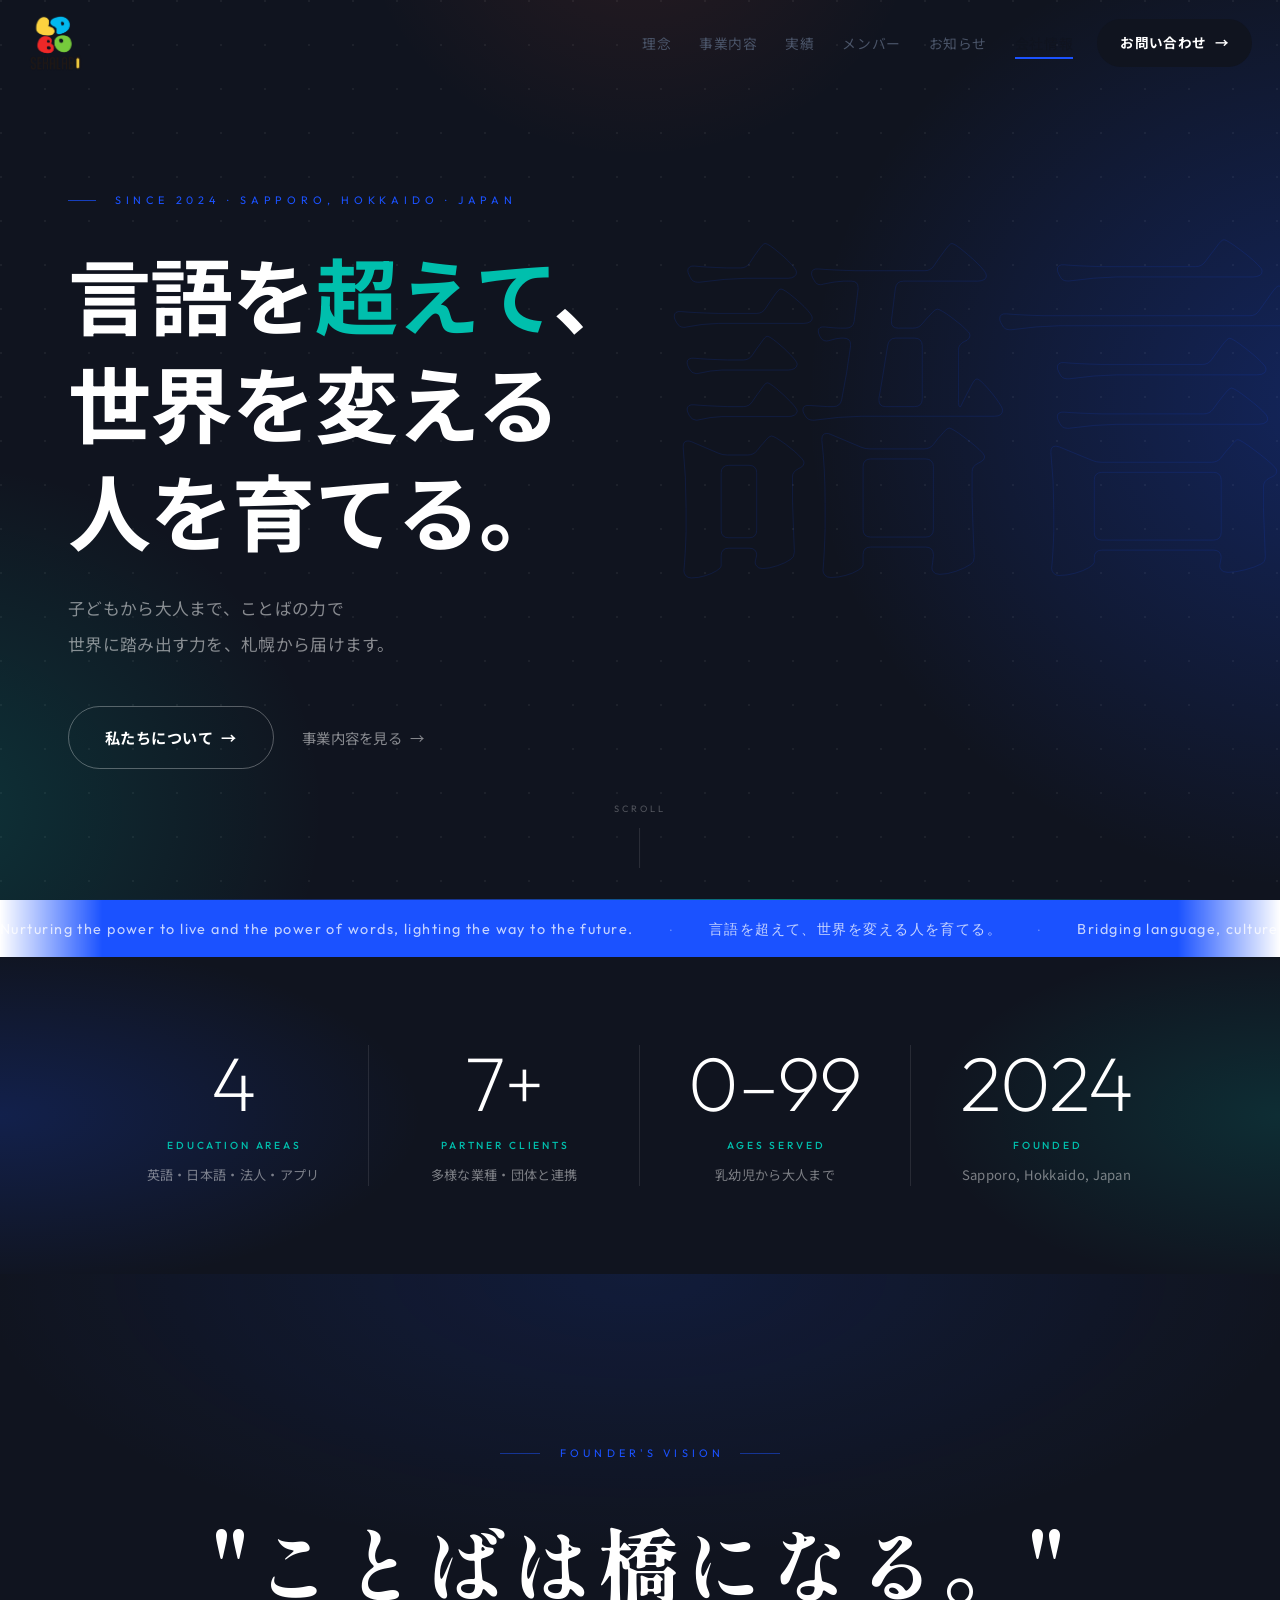
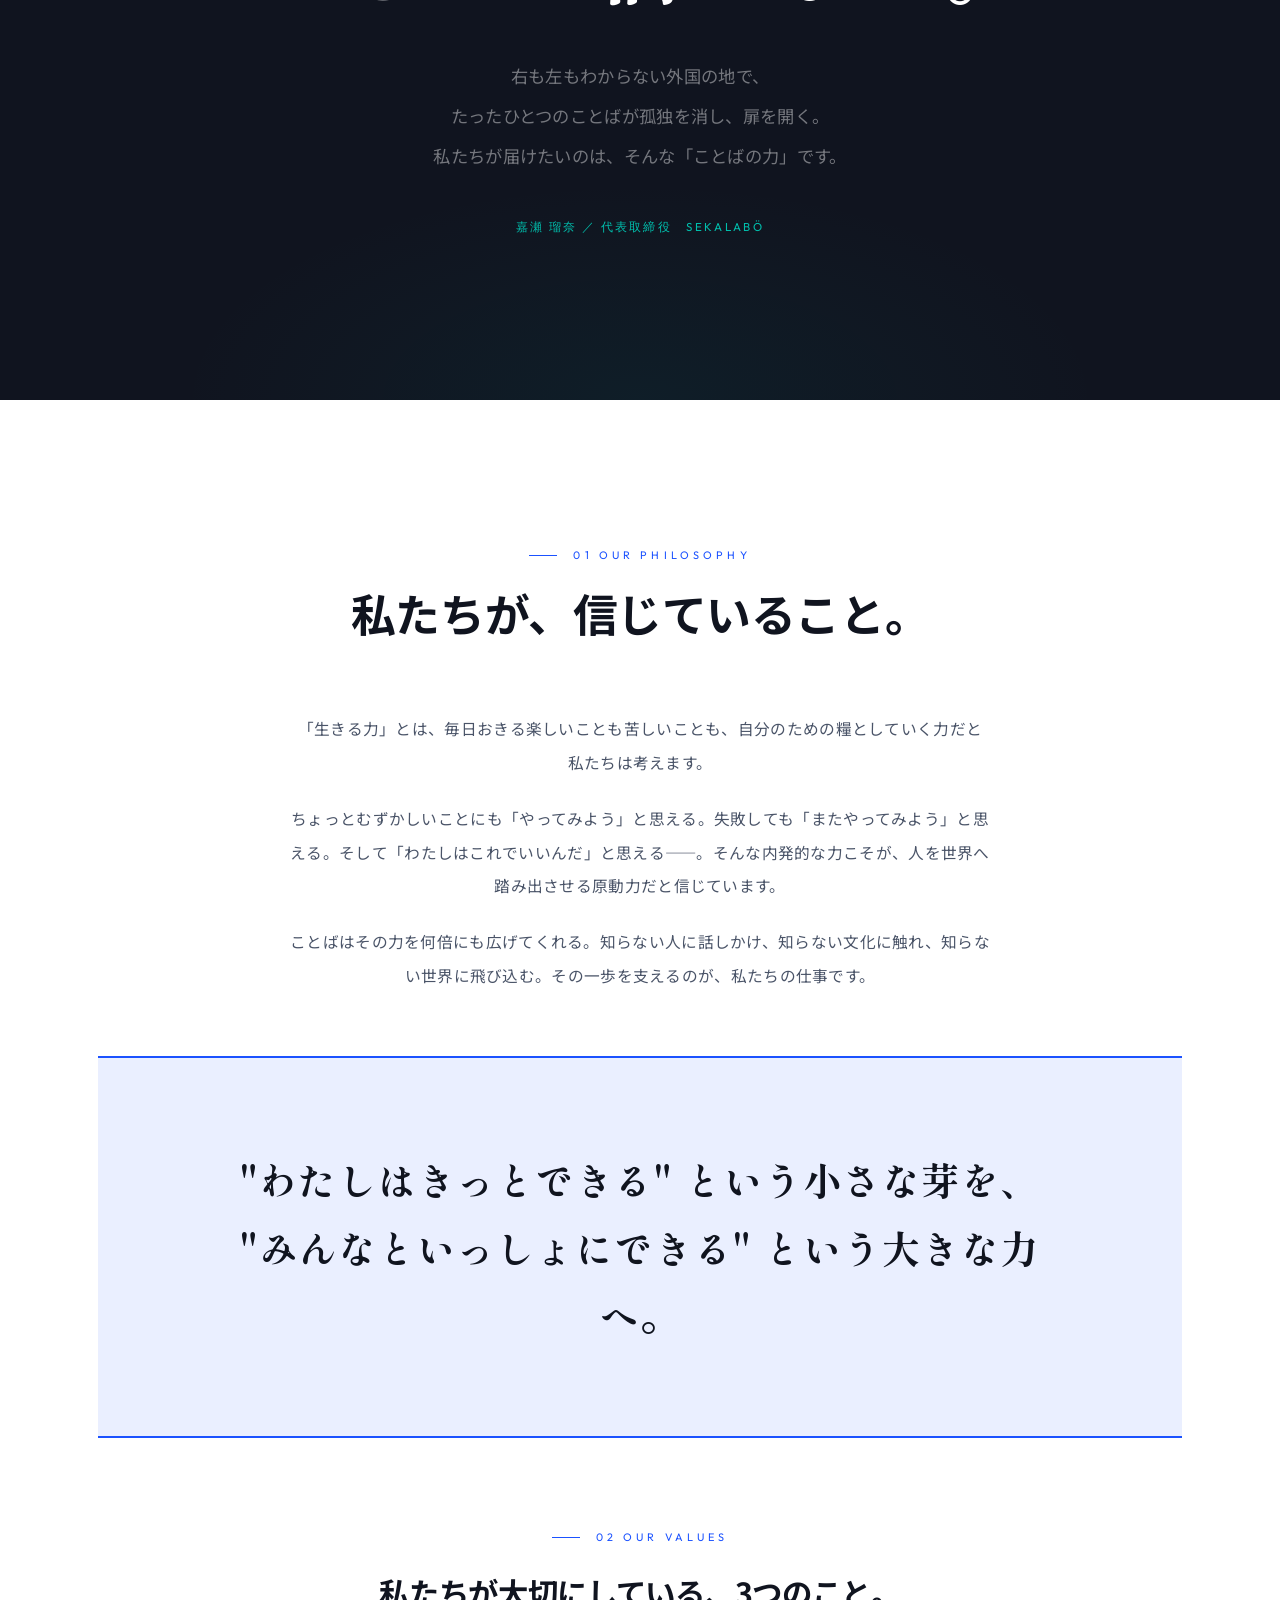
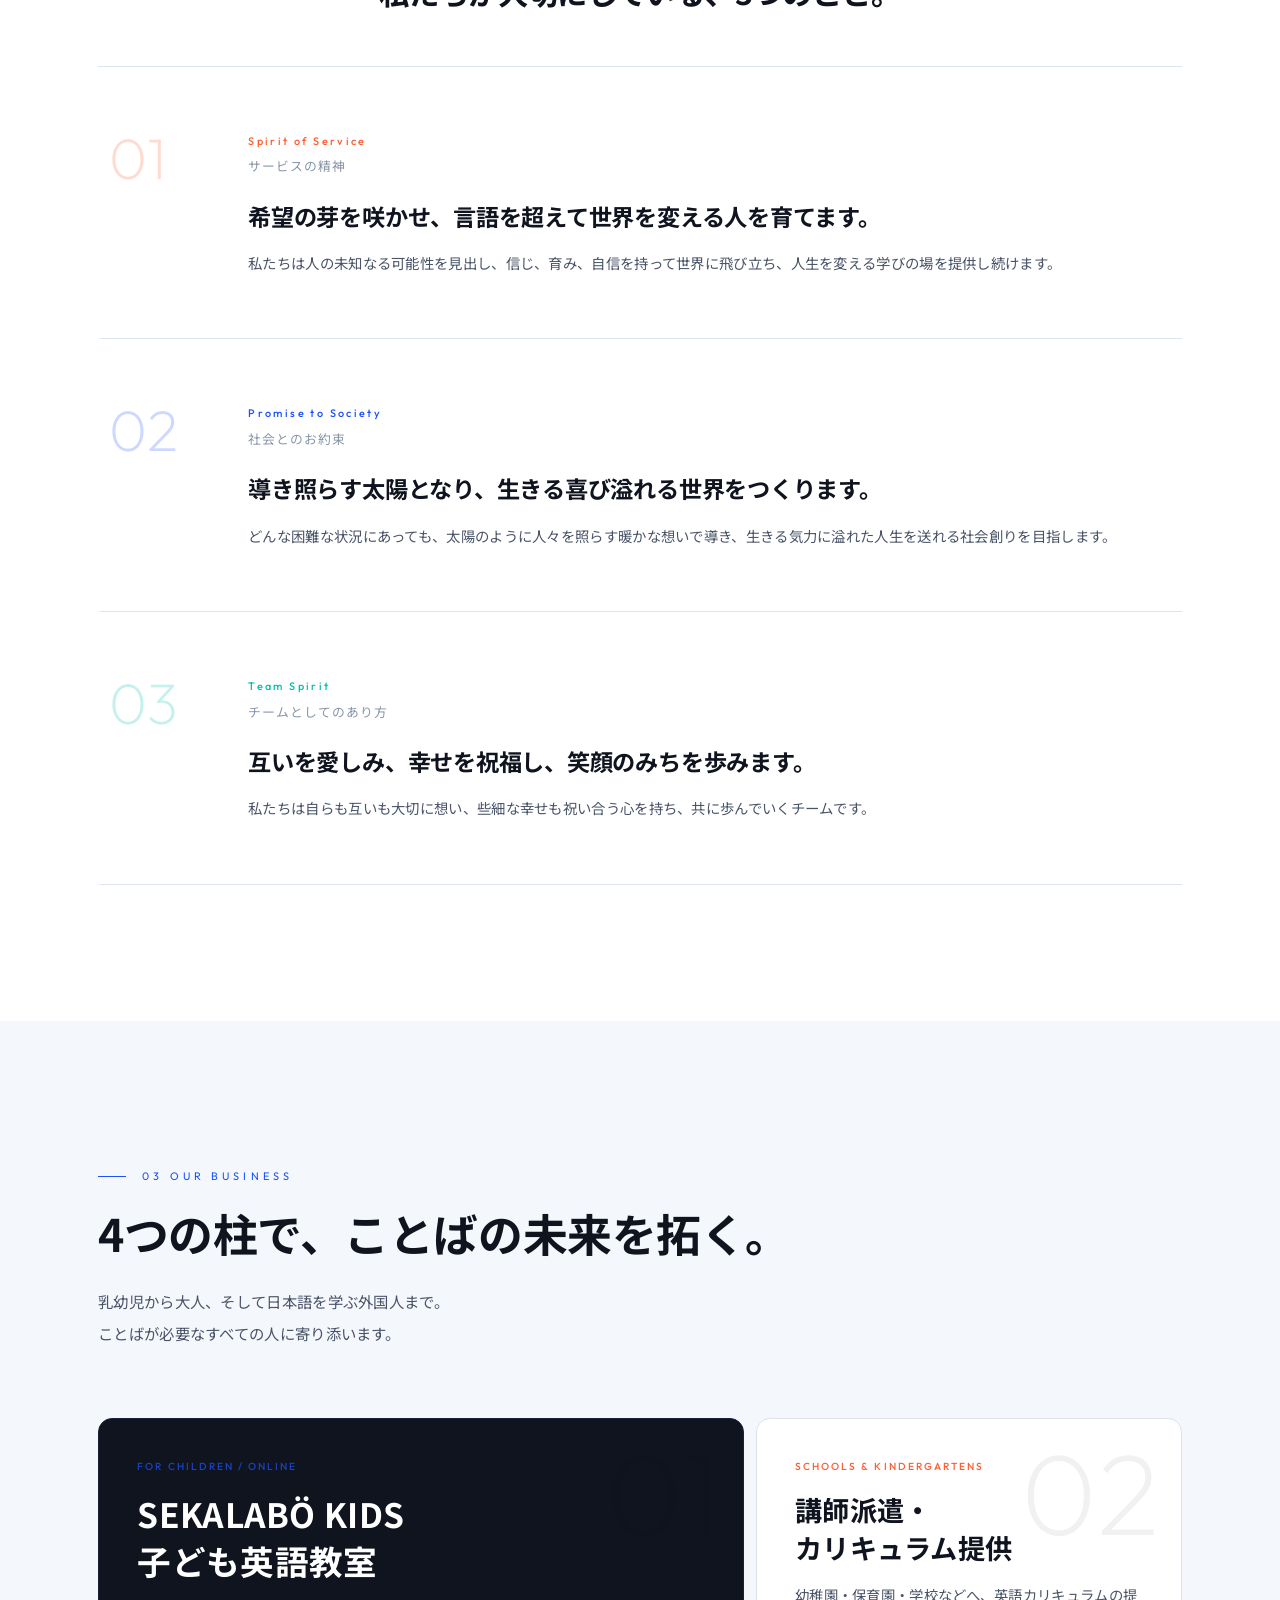
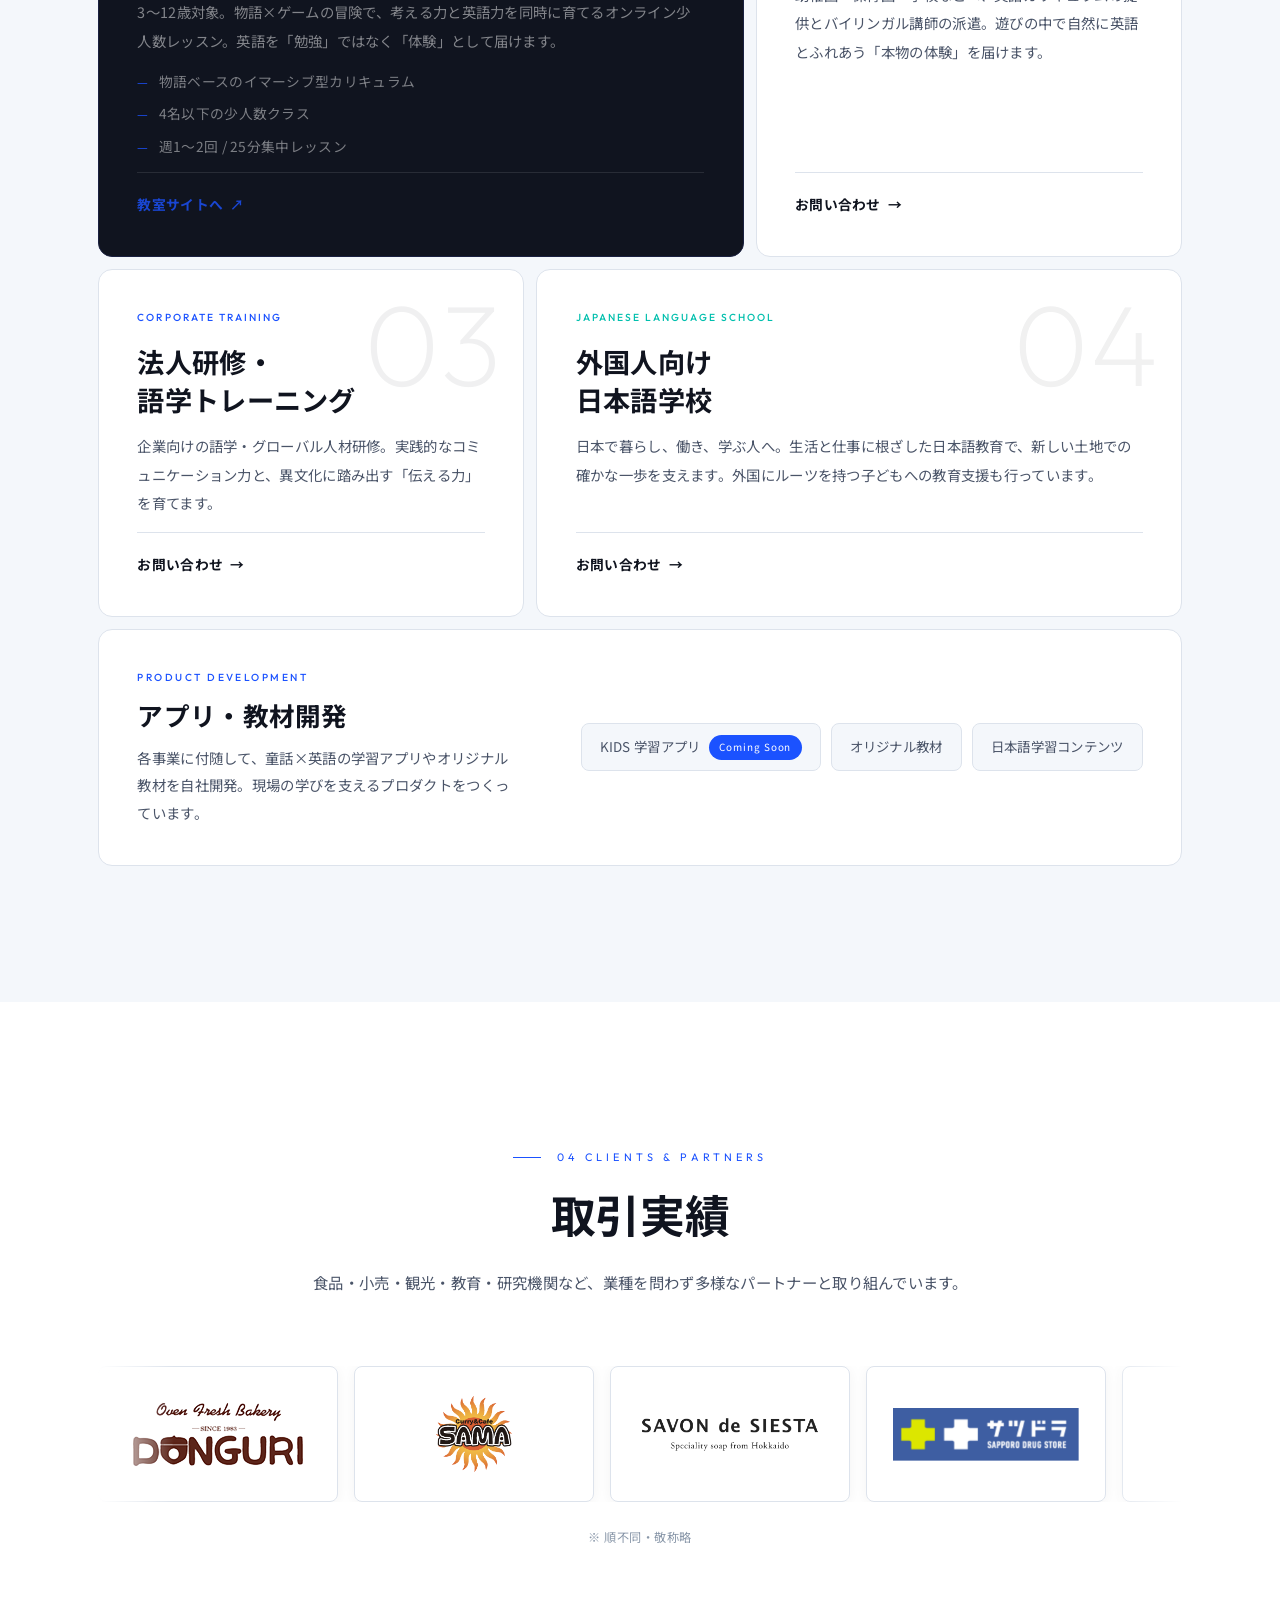
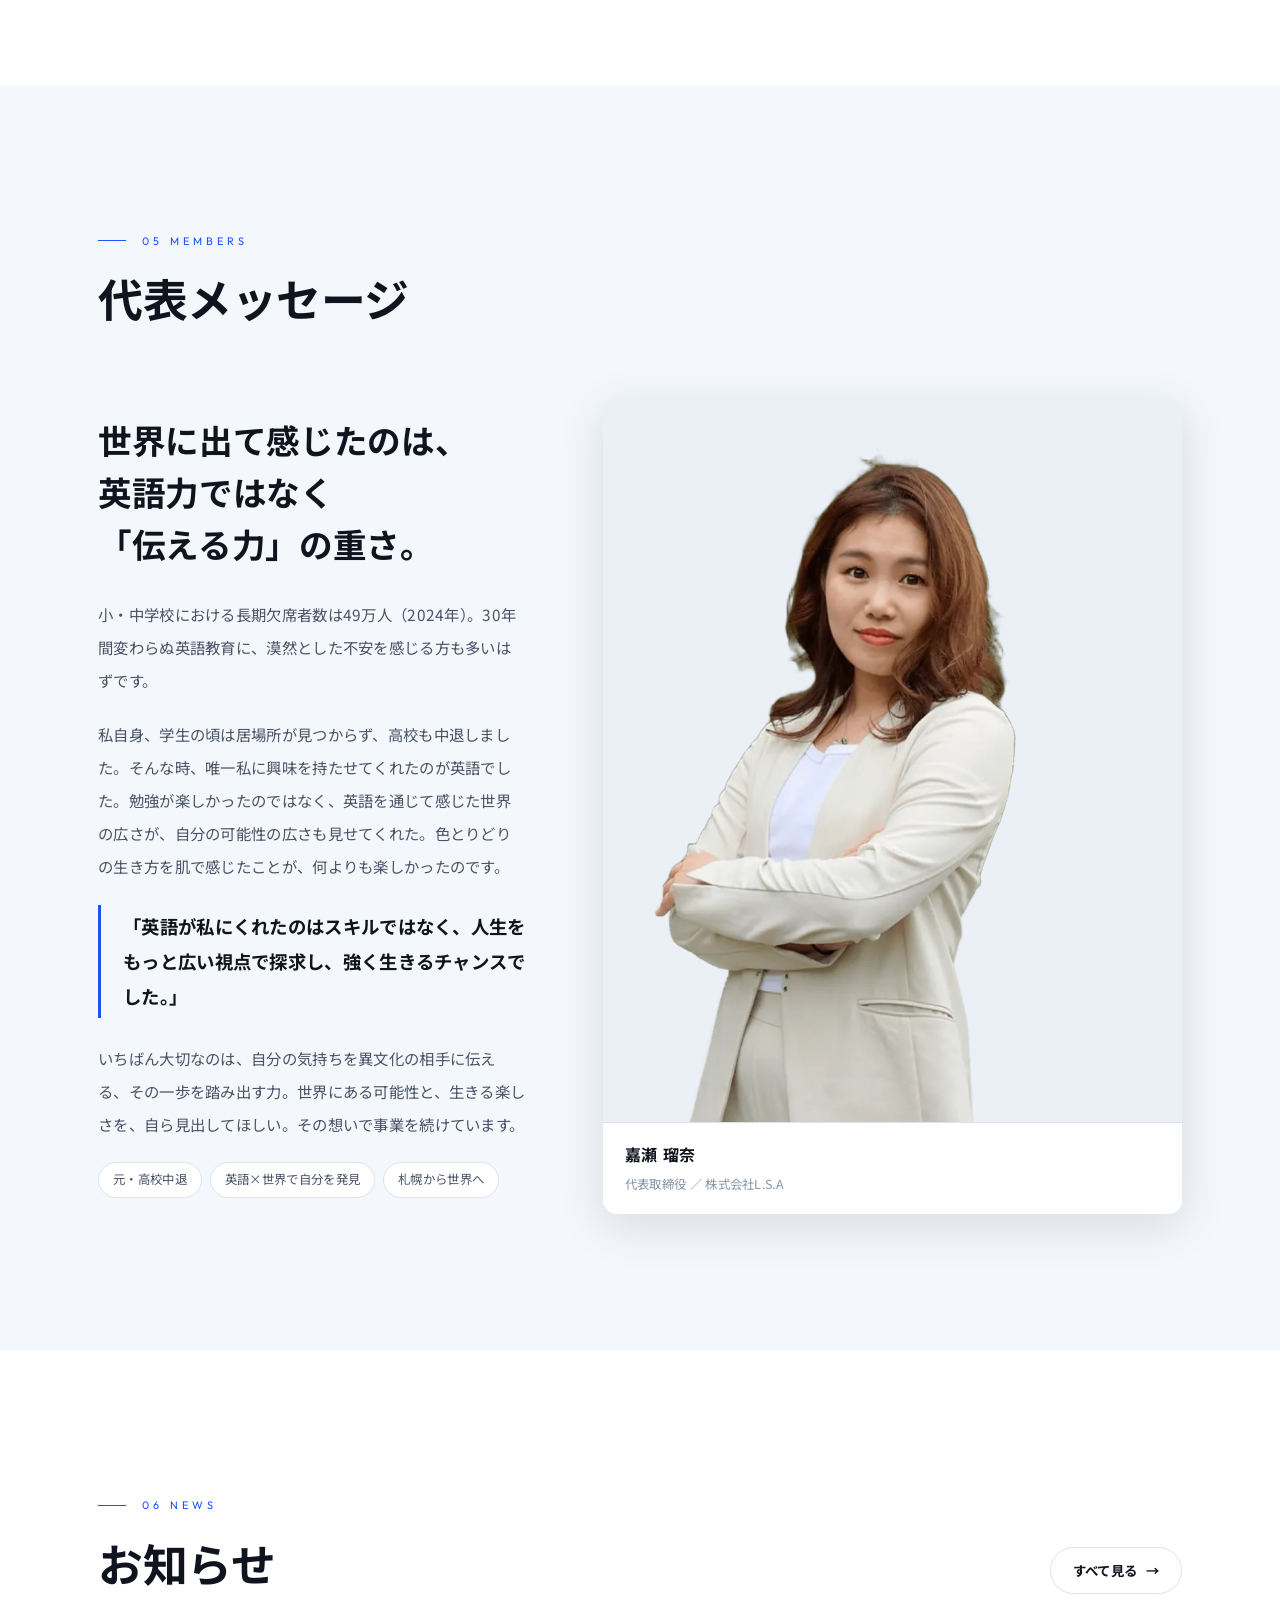
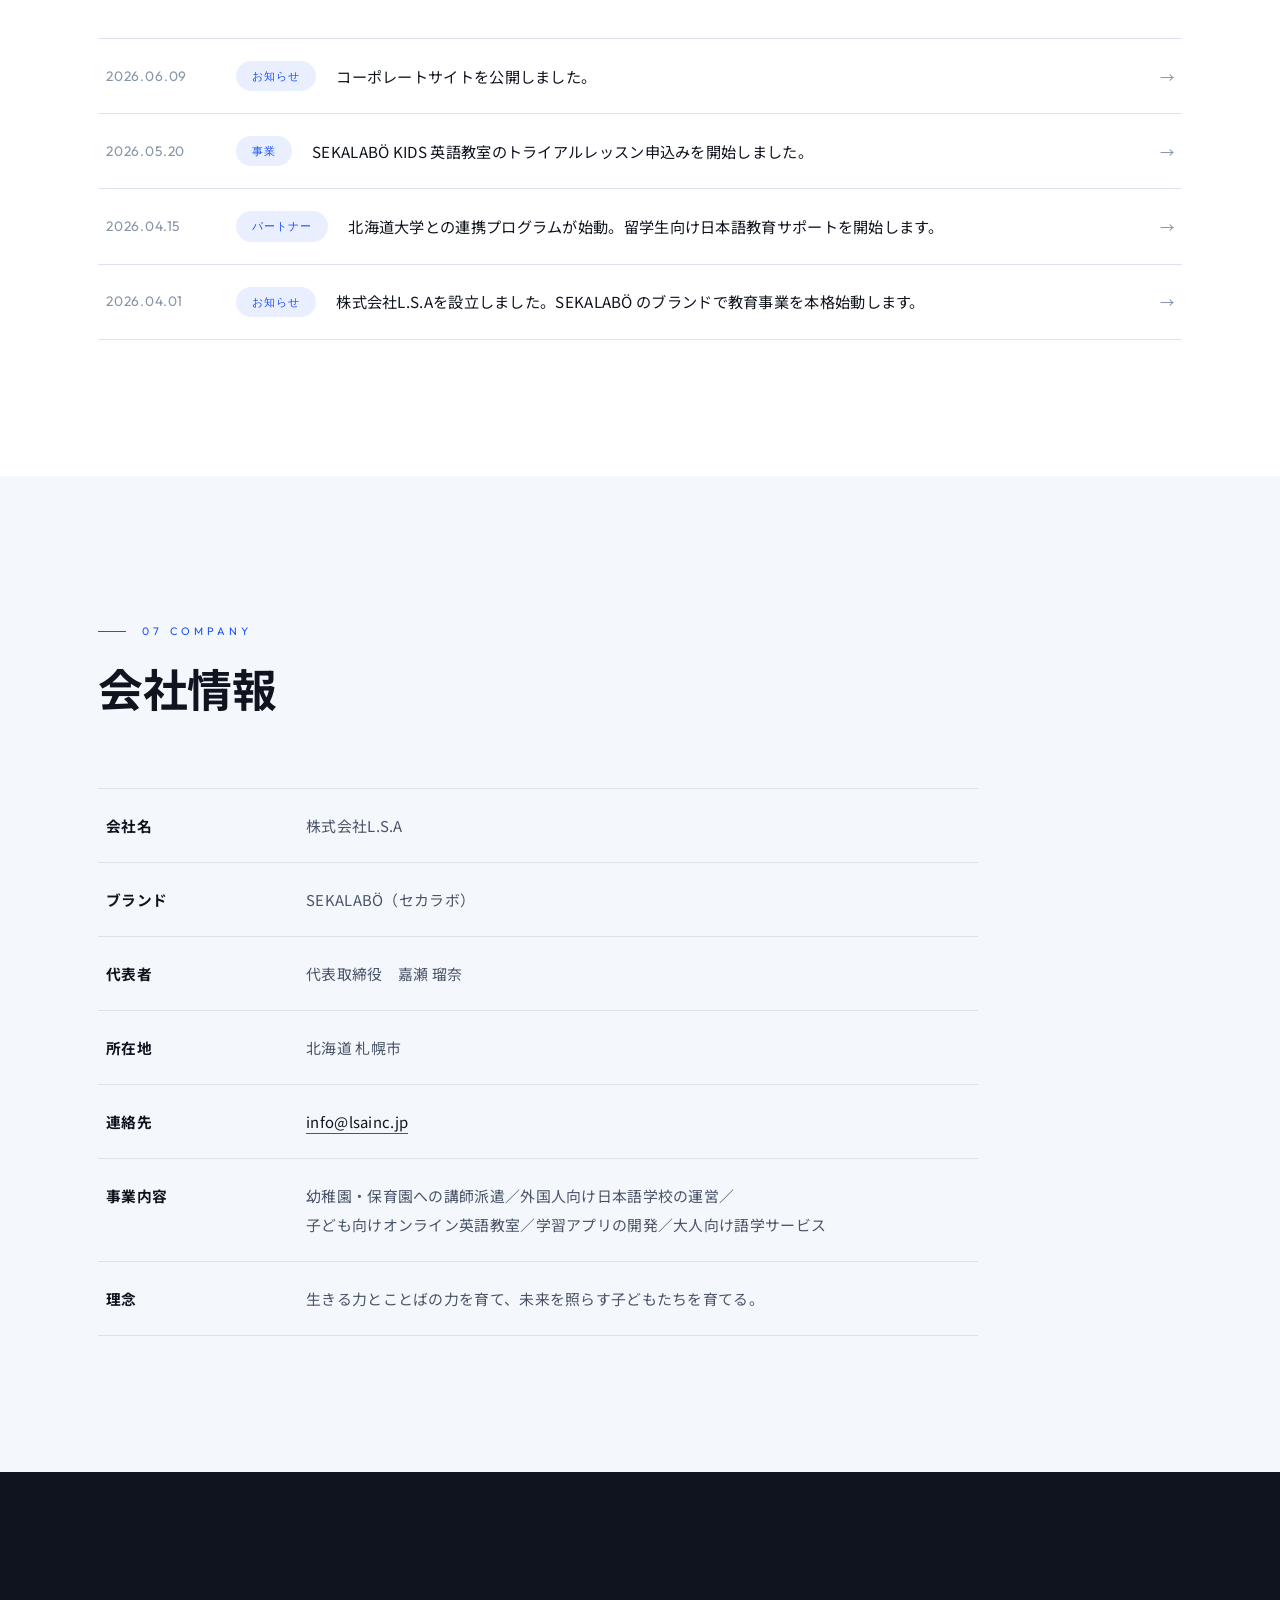
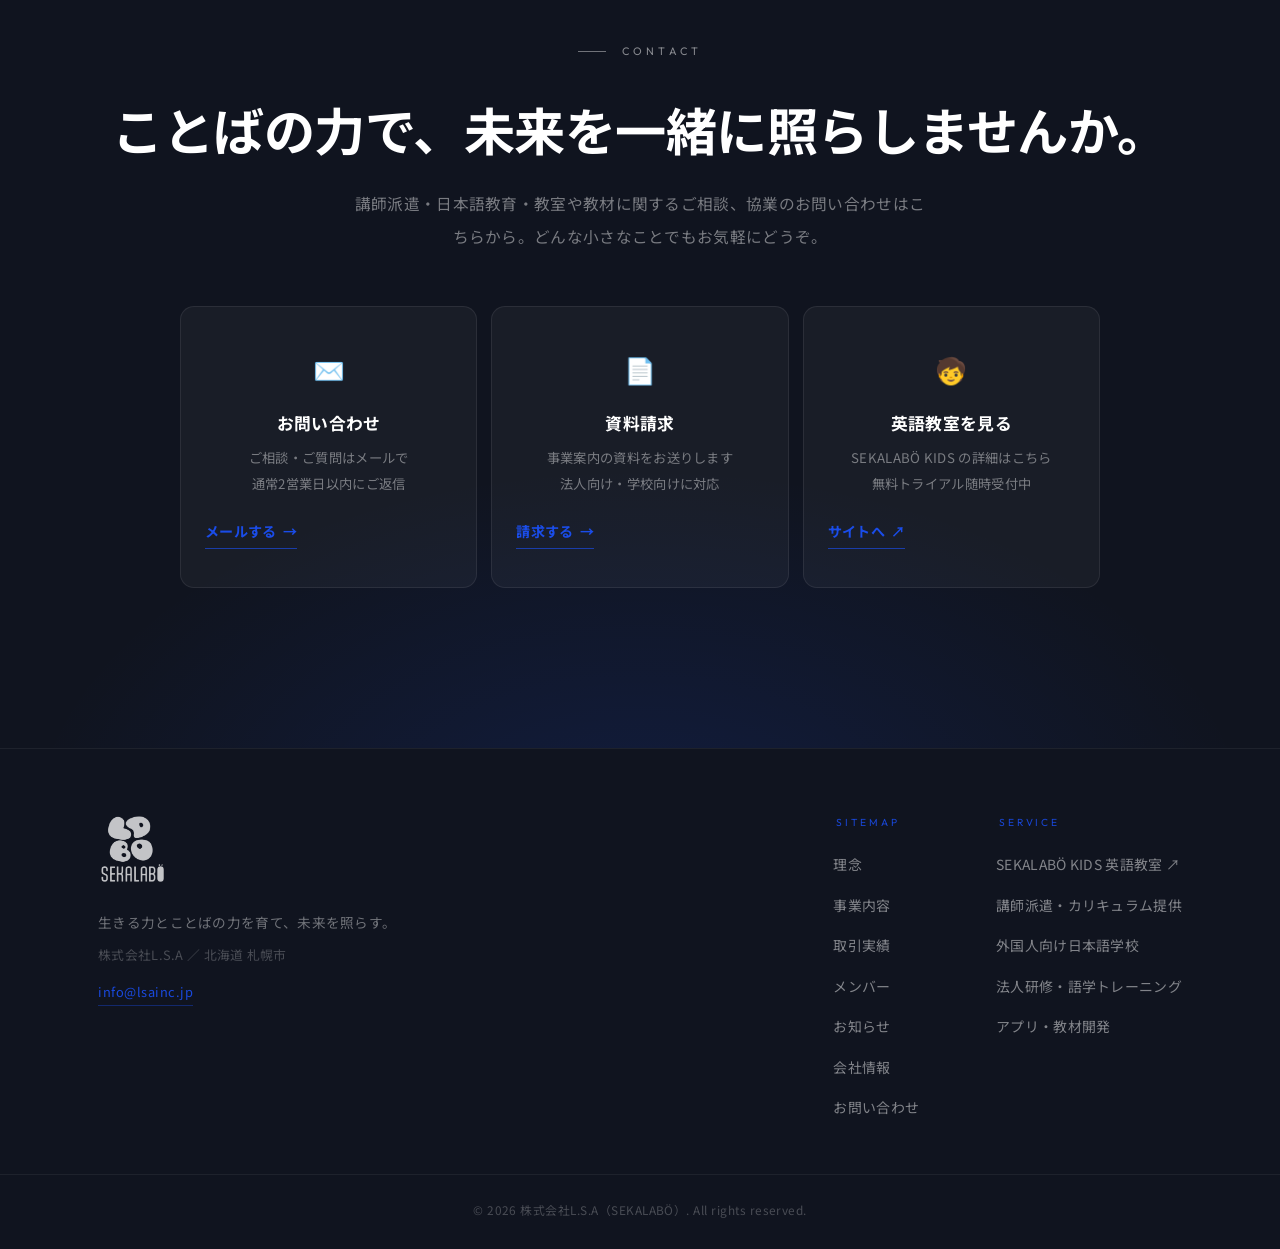
==== index.html @ 55d290de "add visual playfulness: dot grid hero, color accents, dramatic stats band - Hero: dot grid pattern, " ====
<!DOCTYPE html>
<html lang="ja">
<head>
  <meta charset="UTF-8">
  <meta name="viewport" content="width=device-width, initial-scale=1.0">
  <title>株式会社L.S.A ｜ SEKALABÖ ― 言語を超えて、世界を変える人を育てる</title>
  <meta name="description" content="株式会社L.S.A（SEKALABÖ）のコーポレートサイト。「生きる力とことばの力を育て、未来を照らす」を理念に、幼稚園・学校への講師派遣、外国人向け日本語学校、子ども英語教室、法人研修、学習アプリ開発などを展開する札幌発の教育カンパニーです。">
  <link rel="canonical" href="https://lsainc.jp/">
  <meta name="theme-color" content="#10141F">
  <meta name="robots" content="index, follow">

  <!-- Favicon -->
  <link rel="icon" type="image/png" sizes="32x32" href="/assets/favicon-32.png">
  <link rel="icon" type="image/png" sizes="512x512" href="/assets/favicon-512.png">
  <link rel="apple-touch-icon" href="/assets/apple-touch-icon.png">

  <!-- OGP -->
  <meta property="og:type" content="website">
  <meta property="og:site_name" content="株式会社L.S.A（SEKALABÖ）">
  <meta property="og:title" content="株式会社L.S.A ｜ SEKALABÖ ― 言語を超えて、世界を変える人を育てる">
  <meta property="og:description" content="生きる力とことばの力を育て、未来を照らす。札幌発、子どもから大人まで「伝える力」を育てる教育カンパニーです。">
  <meta property="og:url" content="https://lsainc.jp/">
  <meta property="og:image" content="https://lsainc.jp/assets/og-image.jpg">
  <meta property="og:image:width" content="1200">
  <meta property="og:image:height" content="630">
  <meta property="og:locale" content="ja_JP">
  <meta name="twitter:card" content="summary_large_image">
  <meta name="twitter:title" content="株式会社L.S.A ｜ SEKALABÖ">
  <meta name="twitter:description" content="言語を超えて、世界を変える人を育てる。札幌発、ことばの教育カンパニー。">
  <meta name="twitter:image" content="https://lsainc.jp/assets/og-image.jpg">


  <link rel="preconnect" href="https://fonts.googleapis.com">
  <link rel="preconnect" href="https://fonts.gstatic.com" crossorigin>
  <link href="https://fonts.googleapis.com/css2?family=Shippori+Mincho+B1:wght@500;600;700;800&family=Noto+Sans+JP:wght@300;400;500;700&family=Outfit:wght@300;400;500;600;700&display=swap" rel="stylesheet">

  <link rel="stylesheet" href="style.css">
  <script type="application/ld+json">
  {
    "@context": "https://schema.org",
    "@type": "Organization",
    "name": "株式会社L.S.A",
    "alternateName": "SEKALABÖ",
    "url": "https://lsainc.jp/",
    "logo": "https://lsainc.jp/assets/favicon-512.png",
    "image": "https://lsainc.jp/assets/og-image.jpg",
    "description": "「生きる力とことばの力を育て、未来を照らす」を理念に、講師派遣・外国人向け日本語学校・子ども英語教室・法人研修・学習アプリ開発などを展開する札幌発の教育カンパニー。",
    "email": "info@lsainc.jp",
    "address": {
      "@type": "PostalAddress",
      "addressRegion": "北海道",
      "addressLocality": "札幌市",
      "addressCountry": "JP"
    },
    "founder": { "@type": "Person", "name": "嘉瀬 瑠奈" }
  }
  </script>
</head>
<body>

  <a href="#about" class="skip-link">メインコンテンツへスキップ</a>

  <!-- ========== HEADER ========== -->
  <header class="header" id="header">
    <div class="header__inner">
      <a href="#hero" class="brand" aria-label="SEKALABÖ ホーム">
        <img class="brand__img" src="assets/logo.webp" alt="SEKALABÖ" width="460" height="482">
      </a>
      <nav class="nav" id="nav">
        <ul class="nav__list">
          <li><a href="#about" class="nav__link">理念</a></li>
          <li><a href="#business" class="nav__link">事業内容</a></li>
          <li><a href="#clients" class="nav__link">実績</a></li>
          <li><a href="#members" class="nav__link">メンバー</a></li>
          <li><a href="#news" class="nav__link">お知らせ</a></li>
          <li><a href="#company" class="nav__link">会社情報</a></li>
        </ul>
      </nav>
      <a href="#contact" class="btn btn--primary header__cta">お問い合わせ<span class="arr">→</span></a>
      <button class="hamburger" id="hamburger" aria-label="メニューを開く" aria-expanded="false">
        <span></span><span></span><span></span>
      </button>
    </div>
  </header>

  <!-- ========== HERO ========== -->
  <section class="hero" id="hero">
    <div class="hero__deco" aria-hidden="true">言語</div>
    <div class="hero__inner">
      <div class="hero__copy reveal">
        <p class="eyebrow">SINCE 2024  ·  SAPPORO, HOKKAIDO  ·  JAPAN</p>
        <h1 class="hero__title">
          <span class="hero__line">言語を<em class="hero__em">超えて</em>、</span>
          <span class="hero__line">世界を変える</span>
          <span class="hero__line">人を育てる。</span>
        </h1>
        <p class="hero__lead">
          子どもから大人まで、ことばの力で<br class="pc-br">
          世界に踏み出す力を、札幌から届けます。
        </p>
        <div class="hero__actions">
          <a href="#about" class="btn btn--outline btn--lg">私たちについて <span class="arr">→</span></a>
          <a href="#business" class="hero__sub-link">事業内容を見る <span class="arr">→</span></a>
        </div>
      </div>
    </div>
    <div class="hero__scroll" aria-hidden="true">
      <span>SCROLL</span>
      <span class="hero__scroll-line"></span>
    </div>
  </section>

  <!-- ========== MARQUEE ========== -->
  <div class="marquee" aria-label="Our mission">
    <div class="marquee__track">
      <span>Nurturing the power to live and the power of words, lighting the way to the future.</span><span class="dot">·</span>
      <span>言語を超えて、世界を変える人を育てる。</span><span class="dot">·</span>
      <span>Bridging language, culture, and possibility — from Sapporo to the world.</span><span class="dot">·</span>
      <span>子どもから大人まで、ことばの力で世界へ。</span><span class="dot">·</span>
      <span>Education × Language × Technology — SEKALABÖ</span><span class="dot">·</span>
      <span>Nurturing the power to live and the power of words, lighting the way to the future.</span><span class="dot">·</span>
      <span>言語を超えて、世界を変える人を育てる。</span><span class="dot">·</span>
      <span>Bridging language, culture, and possibility — from Sapporo to the world.</span><span class="dot">·</span>
      <span>子どもから大人まで、ことばの力で世界へ。</span><span class="dot">·</span>
      <span>Education × Language × Technology — SEKALABÖ</span><span class="dot">·</span>
    </div>
  </div>

  <!-- ========== STATS BAND ========== -->
  <div class="stats-band">
    <div class="container">
      <div class="stats-grid">
        <div class="stat reveal">
          <span class="stat__num">4</span>
          <span class="stat__label">EDUCATION AREAS</span>
          <span class="stat__sub">英語・日本語・法人・アプリ</span>
        </div>
        <div class="stat reveal">
          <span class="stat__num">7+</span>
          <span class="stat__label">PARTNER CLIENTS</span>
          <span class="stat__sub">多様な業種・団体と連携</span>
        </div>
        <div class="stat reveal">
          <span class="stat__num">0–99</span>
          <span class="stat__label">AGES SERVED</span>
          <span class="stat__sub">乳幼児から大人まで</span>
        </div>
        <div class="stat reveal">
          <span class="stat__num">2024</span>
          <span class="stat__label">FOUNDED</span>
          <span class="stat__sub">Sapporo, Hokkaido, Japan</span>
        </div>
      </div>
    </div>
  </div>

  <!-- ========== VISION STATEMENT ========== -->
  <section class="vision-statement">
    <div class="container">
      <div class="vision__inner reveal">
        <p class="vision__label">FOUNDER'S VISION</p>
        <blockquote class="vision__quote">"ことばは橋になる。"</blockquote>
        <p class="vision__body">
          右も左もわからない外国の地で、<br>
          たったひとつのことばが孤独を消し、扉を開く。<br>
          私たちが届けたいのは、そんな「ことばの力」です。
        </p>
        <cite class="vision__cite">嘉瀬 瑠奈 ／ 代表取締役&emsp;SEKALABÖ</cite>
      </div>
    </div>
  </section>

  <!-- ========== ABOUT / PHILOSOPHY ========== -->
  <section class="about section" id="about">
    <div class="container">
      <div class="section-head section-head--center reveal">
        <p class="section-label">01  OUR PHILOSOPHY</p>
        <h2 class="section-title">私たちが、信じていること。</h2>
      </div>

      <div class="about__text reveal">
        <p>「生きる力」とは、毎日おきる楽しいことも苦しいことも、自分のための糧としていく力だと私たちは考えます。</p>
        <p>ちょっとむずかしいことにも「やってみよう」と思える。失敗しても「またやってみよう」と思える。そして「わたしはこれでいいんだ」と思える——。そんな内発的な力こそが、人を世界へ踏み出させる原動力だと信じています。</p>
        <p>ことばはその力を何倍にも広げてくれる。知らない人に話しかけ、知らない文化に触れ、知らない世界に飛び込む。その一歩を支えるのが、私たちの仕事です。</p>
      </div>

      <div class="about__pull reveal">
        <p>"わたしはきっとできる" という小さな芽を、<br>"みんなといっしょにできる" という大きな力へ。</p>
      </div>

      <div class="creed-head reveal">
        <p class="section-label">02  OUR VALUES</p>
        <h3 class="creed-headline">私たちが大切にしている、3つのこと。</h3>
      </div>

      <div class="creed-grid">
        <article class="creed creed--service reveal">
          <span class="creed__num" aria-hidden="true">01</span>
          <div class="creed__body">
            <span class="creed__en">Spirit of Service</span>
            <span class="creed__jp">サービスの精神</span>
            <h4 class="creed__title">希望の芽を咲かせ、言語を超えて世界を変える人を育てます。</h4>
            <p class="creed__desc">私たちは人の未知なる可能性を見出し、信じ、育み、自信を持って世界に飛び立ち、人生を変える学びの場を提供し続けます。</p>
          </div>
        </article>
        <article class="creed creed--society reveal">
          <span class="creed__num" aria-hidden="true">02</span>
          <div class="creed__body">
            <span class="creed__en">Promise to Society</span>
            <span class="creed__jp">社会とのお約束</span>
            <h4 class="creed__title">導き照らす太陽となり、生きる喜び溢れる世界をつくります。</h4>
            <p class="creed__desc">どんな困難な状況にあっても、太陽のように人々を照らす暖かな想いで導き、生きる気力に溢れた人生を送れる社会創りを目指します。</p>
          </div>
        </article>
        <article class="creed creed--team reveal">
          <span class="creed__num" aria-hidden="true">03</span>
          <div class="creed__body">
            <span class="creed__en">Team Spirit</span>
            <span class="creed__jp">チームとしてのあり方</span>
            <h4 class="creed__title">互いを愛しみ、幸せを祝福し、笑顔のみちを歩みます。</h4>
            <p class="creed__desc">私たちは自らも互いも大切に想い、些細な幸せも祝い合う心を持ち、共に歩んでいくチームです。</p>
          </div>
        </article>
      </div>
    </div>
  </section>

  <!-- ========== BUSINESS (bento grid) ========== -->
  <section class="business section" id="business">
    <div class="container">
      <div class="section-head reveal">
        <p class="section-label">03  OUR BUSINESS</p>
        <h2 class="section-title">4つの柱で、ことばの未来を拓く。</h2>
        <p class="section-intro">乳幼児から大人、そして日本語を学ぶ外国人まで。<br class="pc-br">ことばが必要なすべての人に寄り添います。</p>
      </div>

      <div class="bento-grid reveal">

        <article class="bento bento--kids">
          <span class="bento__num" aria-hidden="true">01</span>
          <span class="bento__tag">FOR CHILDREN / ONLINE</span>
          <h3 class="bento__title">SEKALABÖ KIDS<br>子ども英語教室</h3>
          <p class="bento__desc">3〜12歳対象。物語×ゲームの冒険で、考える力と英語力を同時に育てるオンライン少人数レッスン。英語を「勉強」ではなく「体験」として届けます。</p>
          <ul class="bento__list">
            <li>物語ベースのイマーシブ型カリキュラム</li>
            <li>4名以下の少人数クラス</li>
            <li>週1〜2回 / 25分集中レッスン</li>
          </ul>
          <a href="https://sekalabo-kids-lp.vercel.app" target="_blank" rel="noopener" class="bento__link bento__link--light">教室サイトへ <span class="arr">↗</span></a>
        </article>

        <article class="bento bento--teacher">
          <span class="bento__num" aria-hidden="true">02</span>
          <span class="bento__tag">SCHOOLS & KINDERGARTENS</span>
          <h3 class="bento__title">講師派遣・<br>カリキュラム提供</h3>
          <p class="bento__desc">幼稚園・保育園・学校などへ、英語カリキュラムの提供とバイリンガル講師の派遣。遊びの中で自然に英語とふれあう「本物の体験」を届けます。</p>
          <a href="#contact" class="bento__link">お問い合わせ <span class="arr">→</span></a>
        </article>

        <article class="bento bento--corp">
          <span class="bento__num" aria-hidden="true">03</span>
          <span class="bento__tag">CORPORATE TRAINING</span>
          <h3 class="bento__title">法人研修・<br>語学トレーニング</h3>
          <p class="bento__desc">企業向けの語学・グローバル人材研修。実践的なコミュニケーション力と、異文化に踏み出す「伝える力」を育てます。</p>
          <a href="#contact" class="bento__link">お問い合わせ <span class="arr">→</span></a>
        </article>

        <article class="bento bento--japanese">
          <span class="bento__num" aria-hidden="true">04</span>
          <span class="bento__tag">JAPANESE LANGUAGE SCHOOL</span>
          <h3 class="bento__title">外国人向け<br>日本語学校</h3>
          <p class="bento__desc">日本で暮らし、働き、学ぶ人へ。生活と仕事に根ざした日本語教育で、新しい土地での確かな一歩を支えます。外国にルーツを持つ子どもへの教育支援も行っています。</p>
          <a href="#contact" class="bento__link">お問い合わせ <span class="arr">→</span></a>
        </article>

        <div class="bento bento--app">
          <div class="bento__app-body">
            <span class="bento__app-label">PRODUCT DEVELOPMENT</span>
            <h3 class="bento__app-title">アプリ・教材開発</h3>
            <p class="bento__app-desc">各事業に付随して、童話×英語の学習アプリやオリジナル教材を自社開発。現場の学びを支えるプロダクトをつくっています。</p>
          </div>
          <div class="bento__chips">
            <span class="bento__chip">KIDS 学習アプリ <em>Coming Soon</em></span>
            <span class="bento__chip">オリジナル教材</span>
            <span class="bento__chip">日本語学習コンテンツ</span>
          </div>
        </div>

      </div>
    </div>
  </section>

  <!-- ========== CLIENTS / 取引実績 ========== -->
  <section class="clients section" id="clients">
    <div class="container">
      <div class="section-head section-head--center reveal">
        <p class="section-label">04  CLIENTS &amp; PARTNERS</p>
        <h2 class="section-title">取引実績</h2>
        <p class="section-intro">食品・小売・観光・教育・研究機関など、業種を問わず多様なパートナーと取り組んでいます。</p>
      </div>
      <div class="logo-marquee reveal" aria-label="取引先ロゴ">
        <div class="logo-track">
          <div class="logo-cell"><img src="assets/clients/donguri.png" alt="Oven Fresh Bakery DONGURI" loading="lazy"></div>
          <div class="logo-cell"><img src="assets/clients/sama.png" alt="Curry&amp;Cafe SAMA" loading="lazy"></div>
          <div class="logo-cell"><img src="assets/clients/savon.png" alt="SAVON de SIESTA" loading="lazy"></div>
          <div class="logo-cell"><img src="assets/clients/satudora.png" alt="サツドラ（サッポロドラッグストアー）" loading="lazy"></div>
          <div class="logo-cell"><img src="assets/clients/fumotoppara.svg" alt="ふもとっぱら FUMOTOPPARA" loading="lazy"></div>
          <div class="logo-cell"><img src="assets/clients/hokudai.png" alt="北海道大学" loading="lazy"></div>
          <div class="logo-cell"><img src="assets/clients/aisunoie.jpg" alt="あいすの家とエトセトラ" loading="lazy"></div>
          <!-- duplicate set for seamless loop -->
          <div class="logo-cell" aria-hidden="true"><img src="assets/clients/donguri.png" alt="" loading="lazy"></div>
          <div class="logo-cell" aria-hidden="true"><img src="assets/clients/sama.png" alt="" loading="lazy"></div>
          <div class="logo-cell" aria-hidden="true"><img src="assets/clients/savon.png" alt="" loading="lazy"></div>
          <div class="logo-cell" aria-hidden="true"><img src="assets/clients/satudora.png" alt="" loading="lazy"></div>
          <div class="logo-cell" aria-hidden="true"><img src="assets/clients/fumotoppara.svg" alt="" loading="lazy"></div>
          <div class="logo-cell" aria-hidden="true"><img src="assets/clients/hokudai.png" alt="" loading="lazy"></div>
          <div class="logo-cell" aria-hidden="true"><img src="assets/clients/aisunoie.jpg" alt="" loading="lazy"></div>
        </div>
      </div>
      <p class="clients__note">※ 順不同・敬称略</p>
    </div>
  </section>

  <!-- ========== MEMBERS / CEO ========== -->
  <section class="members section" id="members">
    <div class="container">
      <div class="section-head reveal">
        <p class="section-label">05  MEMBERS</p>
        <h2 class="section-title">代表メッセージ</h2>
      </div>

      <div class="split split--reverse">
        <div class="split__media reveal">
          <div class="ceo-frame">
            <div class="ceo-photo">
              <img src="assets/ceo.webp" alt="代表取締役 嘉瀬 瑠奈" width="780" height="1170" loading="lazy">
            </div>
            <div class="ceo-name">
              <strong>嘉瀬 瑠奈</strong>
              <span>代表取締役 ／ 株式会社L.S.A</span>
            </div>
          </div>
        </div>

        <div class="split__body reveal">
          <h3 class="members__headline">世界に出て感じたのは、<br>英語力ではなく<span class="mark mark--peach">「伝える力」</span>の重さ。</h3>
          <div class="members__text">
            <p>小・中学校における長期欠席者数は49万人（2024年）。30年間変わらぬ英語教育に、漠然とした不安を感じる方も多いはずです。</p>
            <p>私自身、学生の頃は居場所が見つからず、高校も中退しました。そんな時、唯一私に興味を持たせてくれたのが英語でした。勉強が楽しかったのではなく、英語を通じて感じた世界の広さが、自分の可能性の広さも見せてくれた。色とりどりの生き方を肌で感じたことが、何よりも楽しかったのです。</p>
            <blockquote class="members__quote">「英語が私にくれたのはスキルではなく、人生をもっと広い視点で探求し、強く生きるチャンスでした。」</blockquote>
            <p>いちばん大切なのは、自分の気持ちを異文化の相手に伝える、その一歩を踏み出す力。世界にある可能性と、生きる楽しさを、自ら見出してほしい。その想いで事業を続けています。</p>
          </div>
          <div class="members__tags">
            <span class="members__tag">元・高校中退</span>
            <span class="members__tag">英語×世界で自分を発見</span>
            <span class="members__tag">札幌から世界へ</span>
          </div>
        </div>
      </div>
    </div>
  </section>

  <!-- ========== NEWS ========== -->
  <section class="news section" id="news">
    <div class="container">
      <div class="news__head reveal">
        <div>
          <p class="section-label">06  NEWS</p>
          <h2 class="section-title">お知らせ</h2>
        </div>
        <a href="#news" class="btn btn--ghost news__more">すべて見る <span class="arr">→</span></a>
      </div>
      <ul class="news-list reveal">
        <li class="news-item">
          <time class="news-item__date">2026.06.09</time>
          <span class="news-item__cat">お知らせ</span>
          <p class="news-item__title">コーポレートサイトを公開しました。</p>
          <span class="arr">→</span>
        </li>
        <li class="news-item">
          <time class="news-item__date">2026.05.20</time>
          <span class="news-item__cat">事業</span>
          <p class="news-item__title">SEKALABÖ KIDS 英語教室のトライアルレッスン申込みを開始しました。</p>
          <span class="arr">→</span>
        </li>
        <li class="news-item">
          <time class="news-item__date">2026.04.15</time>
          <span class="news-item__cat">パートナー</span>
          <p class="news-item__title">北海道大学との連携プログラムが始動。留学生向け日本語教育サポートを開始します。</p>
          <span class="arr">→</span>
        </li>
        <li class="news-item">
          <time class="news-item__date">2026.04.01</time>
          <span class="news-item__cat">お知らせ</span>
          <p class="news-item__title">株式会社L.S.Aを設立しました。SEKALABÖ のブランドで教育事業を本格始動します。</p>
          <span class="arr">→</span>
        </li>
      </ul>
    </div>
  </section>

  <!-- ========== COMPANY INFO ========== -->
  <section class="company section" id="company">
    <div class="container">
      <div class="section-head reveal">
        <p class="section-label">07  COMPANY</p>
        <h2 class="section-title">会社情報</h2>
      </div>

      <dl class="profile reveal">
        <div class="profile__row">
          <dt>会社名</dt><dd>株式会社L.S.A</dd>
        </div>
        <div class="profile__row">
          <dt>ブランド</dt><dd>SEKALABÖ（セカラボ）</dd>
        </div>
        <div class="profile__row">
          <dt>代表者</dt><dd>代表取締役　嘉瀬 瑠奈</dd>
        </div>
        <div class="profile__row">
          <dt>所在地</dt><dd>北海道 札幌市</dd>
        </div>
        <div class="profile__row">
          <dt>連絡先</dt><dd><a href="mailto:info@lsainc.jp" class="profile__link">info@lsainc.jp</a></dd>
        </div>
        <div class="profile__row">
          <dt>事業内容</dt>
          <dd>幼稚園・保育園への講師派遣／外国人向け日本語学校の運営／<br class="pc-br">子ども向けオンライン英語教室／学習アプリの開発／大人向け語学サービス</dd>
        </div>
        <div class="profile__row">
          <dt>理念</dt><dd>生きる力とことばの力を育て、未来を照らす子どもたちを育てる。</dd>
        </div>
      </dl>
    </div>
  </section>

  <!-- ========== CONTACT ========== -->
  <section class="contact" id="contact">
    <div class="container contact__inner">
      <div class="reveal">
        <p class="section-label section-label--light">CONTACT</p>
        <h2 class="contact__title">ことばの力で、<br class="sp-br">未来を一緒に照らしませんか。</h2>
        <p class="contact__lead">講師派遣・日本語教育・教室や教材に関するご相談、協業のお問い合わせはこちらから。どんな小さなことでもお気軽にどうぞ。</p>
      </div>
      <div class="contact-cards reveal">
        <a href="mailto:info@lsainc.jp" class="contact-card">
          <span class="contact-card__icon">✉️</span>
          <strong class="contact-card__title">お問い合わせ</strong>
          <span class="contact-card__desc">ご相談・ご質問はメールで<br>通常2営業日以内にご返信</span>
          <span class="link-arrow">メールする<span class="arr">→</span></span>
        </a>
        <a href="mailto:info@lsainc.jp?subject=資料請求" class="contact-card">
          <span class="contact-card__icon">📄</span>
          <strong class="contact-card__title">資料請求</strong>
          <span class="contact-card__desc">事業案内の資料をお送りします<br>法人向け・学校向けに対応</span>
          <span class="link-arrow">請求する<span class="arr">→</span></span>
        </a>
        <a href="https://sekalabo-kids-lp.vercel.app" target="_blank" rel="noopener" class="contact-card">
          <span class="contact-card__icon">🧒</span>
          <strong class="contact-card__title">英語教室を見る</strong>
          <span class="contact-card__desc">SEKALABÖ KIDS の詳細はこちら<br>無料トライアル随時受付中</span>
          <span class="link-arrow">サイトへ<span class="arr">↗</span></span>
        </a>
      </div>
    </div>
  </section>

  <!-- ========== FOOTER ========== -->
  <footer class="footer">
    <div class="container footer__inner">
      <div class="footer__brand">
        <a href="#hero" class="brand brand--footer">
          <img class="brand__img" src="assets/logo.webp" alt="SEKALABÖ" width="460" height="482">
        </a>
        <p class="footer__tagline">生きる力とことばの力を育て、未来を照らす。</p>
        <p class="footer__addr">株式会社L.S.A ／ 北海道 札幌市</p>
        <a href="mailto:info@lsainc.jp" class="footer__email">info@lsainc.jp</a>
      </div>
      <nav class="footer__nav" aria-label="サイトマップ">
        <div class="footer__col">
          <p class="footer__col-title">SITEMAP</p>
          <ul>
            <li><a href="#about">理念</a></li>
            <li><a href="#business">事業内容</a></li>
            <li><a href="#clients">取引実績</a></li>
            <li><a href="#members">メンバー</a></li>
            <li><a href="#news">お知らせ</a></li>
            <li><a href="#company">会社情報</a></li>
            <li><a href="#contact">お問い合わせ</a></li>
          </ul>
        </div>
        <div class="footer__col">
          <p class="footer__col-title">SERVICE</p>
          <ul>
            <li><a href="https://sekalabo-kids-lp.vercel.app" target="_blank" rel="noopener">SEKALABÖ KIDS 英語教室 ↗</a></li>
            <li><a href="#business">講師派遣・カリキュラム提供</a></li>
            <li><a href="#business">外国人向け日本語学校</a></li>
            <li><a href="#business">法人研修・語学トレーニング</a></li>
            <li><a href="#business">アプリ・教材開発</a></li>
          </ul>
        </div>
      </nav>
    </div>
    <div class="footer__bottom">
      <p>© 2026 株式会社L.S.A（SEKALABÖ）. All rights reserved.</p>
    </div>
  </footer>

  <script src="script.js"></script>
</body>
</html>
---- style.css ----
/* =========================================================
   SEKALABÖ / 株式会社L.S.A  ―  Corporate Site
   Crisp Blue-White × Gothic × Modern
   ========================================================= */

:root {
  --dark:     #10141F;
  --dark-mid: #1A2040;
  --blue:     #1B52FF;
  --blue-lt:  rgba(27,82,255,.09);
  --pop:      #FF5C30;
  --pop-lt:   rgba(255,92,48,.12);
  --teal:     #00BFAD;
  --coral:    #FF5C30;
  --bg:       #FFFFFF;
  --bg-2:     #F4F7FB;
  --bg-3:     #EBF0F7;
  --line:     #DDE3EC;
  --ink:      #10141F;
  --ink-soft: #4A5468;
  --ink-mute: #8896A8;
  --white:    #FFFFFF;

  --serif: 'Shippori Mincho B1', serif;
  --sans:  'Noto Sans JP', sans-serif;
  --latin: 'Outfit', sans-serif;

  --radius:    8px;
  --radius-lg: 14px;
  --shadow-sm: 0 2px 16px rgba(16,20,31,.05);
  --shadow-md: 0 12px 48px rgba(16,20,31,.12);
  --shadow-lg: 0 24px 80px rgba(16,20,31,.18);
  --ease: cubic-bezier(.4, 0, .2, 1);
}

*, *::before, *::after { box-sizing: border-box; margin: 0; padding: 0; }
html { scroll-behavior: smooth; -webkit-text-size-adjust: 100%; }

body {
  font-family: var(--sans);
  font-weight: 400;
  font-size: 15px;
  line-height: 1.9;
  color: var(--ink);
  letter-spacing: .02em;
  overflow-x: hidden;
  -webkit-font-smoothing: antialiased;
  background: var(--bg);
}

img { max-width: 100%; display: block; }
a { color: inherit; text-decoration: none; }
ul { list-style: none; }

@media (prefers-reduced-motion: reduce) {
  *, *::before, *::after { animation: none !important; transition-duration: .01ms !important; }
  html { scroll-behavior: auto; }
}

.container { width: min(100%, 1140px); margin-inline: auto; padding-inline: 28px; }
.section   { padding: clamp(72px, 11vw, 136px) 0; }
.section, .contact, .hero, #news, #clients { scroll-margin-top: 88px; }

.skip-link {
  position: fixed; top: 10px; left: 10px; z-index: 200;
  background: var(--dark); color: var(--white); padding: 10px 18px; border-radius: 999px;
  font-size: .85rem; font-weight: 700; transform: translateY(-150%); transition: transform .25s var(--ease);
}
.skip-link:focus { transform: translateY(0); }
:focus-visible { outline: 2px solid var(--blue); outline-offset: 3px; border-radius: 4px; }
.arr { display: inline-block; transition: transform .3s var(--ease); margin-left: .15em; }

/* ── Buttons ── */
.btn {
  display: inline-flex; align-items: center; justify-content: center; gap: 6px;
  padding: 13px 28px; border-radius: 999px;
  font-family: var(--sans); font-weight: 700; font-size: .9rem; letter-spacing: .03em;
  cursor: pointer; border: 1.5px solid transparent; white-space: nowrap;
  transition: transform .3s var(--ease), box-shadow .3s var(--ease), background .3s, color .3s;
}
.btn:hover .arr { transform: translateX(4px); }
.btn--lg { padding: 16px 36px; font-size: .95rem; }
.btn--primary { background: var(--dark); color: var(--white); }
.btn--primary:hover { transform: translateY(-3px); box-shadow: 0 12px 32px rgba(16,20,31,.3); }
.btn--outline { background: transparent; color: var(--white); border-color: rgba(255,255,255,.3); }
.btn--outline:hover { background: rgba(255,255,255,.08); border-color: rgba(255,255,255,.65); transform: translateY(-3px); }
.btn--ghost { background: transparent; color: var(--ink); border-color: var(--line); }
.btn--ghost:hover { background: var(--dark); color: var(--white); border-color: var(--dark); transform: translateY(-2px); }

.link-arrow {
  display: inline-flex; align-items: center; gap: 4px; align-self: flex-start;
  font-weight: 700; font-size: .88rem; color: var(--ink);
  border-bottom: 1.5px solid var(--blue); padding-bottom: 3px; margin-top: 22px;
  transition: color .3s;
}
.link-arrow:hover { color: var(--blue); }
.link-arrow:hover .arr { transform: translateX(4px); }

/* =========================================================
   HEADER
   ========================================================= */
.header {
  position: fixed; inset: 0 0 auto 0; z-index: 100;
  transition: background .4s var(--ease), box-shadow .4s var(--ease);
}
.header.is-scrolled {
  background: rgba(255,255,255,.95);
  backdrop-filter: saturate(160%) blur(16px);
  box-shadow: 0 1px 0 var(--line);
}
.header__inner {
  width: min(100%, 1280px); margin-inline: auto;
  padding: 14px 28px; display: flex; align-items: center; gap: 24px;
}
.brand { display: inline-flex; align-items: center; }
.brand__img { height: 58px; width: auto; display: block; }
.nav { margin-left: auto; }
.nav__list { display: flex; gap: 28px; }
.nav__link {
  font-size: .86rem; font-weight: 400; color: var(--ink-soft);
  position: relative; padding: 4px 0; letter-spacing: .04em;
  transition: color .3s;
}
.nav__link::after {
  content: ""; position: absolute; left: 0; bottom: -2px; width: 0; height: 1.5px;
  background: var(--blue); transition: width .3s var(--ease);
}
.nav__link:hover { color: var(--ink); }
.nav__link:hover::after, .nav__link.is-active::after { width: 100%; }
.nav__link.is-active { color: var(--ink); }
.header__cta { padding: 10px 22px; font-size: .85rem; }

.hamburger {
  display: none; flex-direction: column; gap: 5px;
  background: none; border: none; cursor: pointer; padding: 6px; margin-left: auto;
}
.hamburger span { width: 24px; height: 1.5px; background: var(--ink); border-radius: 2px; transition: .3s var(--ease); }
.hamburger.is-open span:nth-child(1) { transform: translateY(6.5px) rotate(45deg); }
.hamburger.is-open span:nth-child(2) { opacity: 0; }
.hamburger.is-open span:nth-child(3) { transform: translateY(-6.5px) rotate(-45deg); }

/* =========================================================
   HERO — dot grid + decorative type
   ========================================================= */
.hero {
  position: relative; min-height: 100svh; display: flex; align-items: center;
  padding: 140px 0 90px; background: var(--dark); overflow: hidden;
  background-image: radial-gradient(circle at 1px 1px, rgba(255,255,255,.055) 1px, transparent 0);
  background-size: 44px 44px;
}
.hero::before {
  content: ""; position: absolute; inset: 0; z-index: 0;
  background:
    radial-gradient(ellipse 70% 90% at 105% 45%, rgba(27,82,255,.28), transparent 60%),
    radial-gradient(ellipse 55% 70% at -5% 90%,  rgba(0,191,173,.18), transparent 55%),
    radial-gradient(ellipse 40% 50% at 50% -10%, rgba(255,92,48,.1), transparent 55%);
}
.hero::after {
  content: ""; position: absolute; bottom: 0; left: 0; right: 0; height: 1px; z-index: 3;
  background: linear-gradient(90deg, transparent 5%, var(--blue) 40%, var(--teal) 60%, transparent 95%);
  opacity: .6;
}

/* Decorative huge background text */
.hero__deco {
  position: absolute; right: -3%; top: 50%; transform: translateY(-50%);
  z-index: 1; pointer-events: none; user-select: none;
  font-family: var(--serif); font-weight: 700; font-size: clamp(14rem, 28vw, 32rem);
  line-height: .9; letter-spacing: -.05em;
  color: transparent;
  -webkit-text-stroke: 1px rgba(27,82,255,.14);
  text-stroke: 1px rgba(27,82,255,.14);
  writing-mode: vertical-rl;
}

.hero__inner {
  position: relative; z-index: 2;
  width: min(100%, 1200px); margin-inline: auto; padding-inline: 28px;
}
.hero__copy { max-width: 820px; }
.hero__line { display: block; }

/* colour pop on one key word */
.hero__em {
  font-style: normal;
  color: var(--teal);
}

.eyebrow {
  font-family: var(--latin); font-size: .68rem; font-weight: 400;
  letter-spacing: .44em; color: var(--blue); text-indent: .44em;
  margin-bottom: 28px;
  display: inline-flex; align-items: center; gap: 14px;
}
.eyebrow::before { content: ""; width: 28px; height: 1px; background: var(--blue); opacity: .7; flex-shrink: 0; }

.hero__title {
  font-family: var(--sans); font-weight: 700;
  font-size: clamp(2.6rem, 6.5vw, 5.2rem);
  line-height: 1.3; letter-spacing: -.01em; color: var(--white);
}
.hero__lead {
  margin: 28px 0 44px;
  color: rgba(255,255,255,.5); font-size: clamp(.9rem, 1.6vw, 1.05rem); line-height: 2.1;
}
.hero__actions { display: flex; align-items: center; gap: 28px; flex-wrap: wrap; }
.hero__sub-link {
  font-size: .9rem; color: rgba(255,255,255,.5);
  display: inline-flex; align-items: center; gap: 6px; transition: color .3s;
}
.hero__sub-link:hover { color: rgba(255,255,255,.88); }
.hero__sub-link:hover .arr { transform: translateX(4px); }

.hero__scroll {
  position: absolute; bottom: 32px; left: 50%; transform: translateX(-50%); z-index: 2;
  display: flex; flex-direction: column; align-items: center; gap: 10px;
  font-family: var(--latin); font-size: .58rem; letter-spacing: .32em; color: rgba(255,255,255,.28);
}
.hero__scroll-line {
  width: 1px; height: 40px; background: rgba(255,255,255,.12);
  position: relative; overflow: hidden;
}
.hero__scroll-line::after {
  content: ""; position: absolute; top: -100%; left: 0; width: 100%; height: 100%;
  background: var(--blue); animation: scrolldown 2.2s ease-in-out infinite;
}
@keyframes scrolldown { 0% { top: -100%; } 60%,100% { top: 100%; } }

/* =========================================================
   MARQUEE
   ========================================================= */
.marquee {
  background: var(--blue); color: rgba(255,255,255,.55);
  padding: 14px 0; overflow: hidden; white-space: nowrap;
  -webkit-mask-image: linear-gradient(90deg, transparent 0%, #000 8%, #000 92%, transparent 100%);
          mask-image: linear-gradient(90deg, transparent 0%, #000 8%, #000 92%, transparent 100%);
}
.marquee__track { display: inline-flex; align-items: center; gap: 36px; animation: marquee 60s linear infinite; }
.marquee__track span { font-family: var(--latin); font-weight: 400; font-size: .9rem; letter-spacing: .1em; color: rgba(255,255,255,.75); }
.marquee__track .dot { color: rgba(255,255,255,.35); font-size: .8rem; }
@keyframes marquee { from { transform: translateX(0); } to { transform: translateX(-50%); } }

/* =========================================================
   STATS BAND
   ========================================================= */
.stats-band {
  background: var(--dark);
  padding: clamp(52px, 7vw, 88px) 0;
  position: relative; overflow: hidden;
}
.stats-band::before {
  content: ""; position: absolute; inset: 0;
  background:
    radial-gradient(ellipse 60% 100% at 0% 50%, rgba(27,82,255,.2), transparent 55%),
    radial-gradient(ellipse 50% 100% at 100% 50%, rgba(0,191,173,.15), transparent 55%);
}
.stats-grid { display: grid; grid-template-columns: repeat(4, 1fr); position: relative; z-index: 1; }
.stat { text-align: center; padding: 0 clamp(16px, 3vw, 40px); border-right: 1px solid rgba(255,255,255,.1); }
.stat:last-child { border-right: none; }
.stat__num {
  display: block; font-family: var(--latin); font-weight: 200;
  font-size: clamp(2.8rem, 6vw, 4.8rem); line-height: 1; letter-spacing: -.02em; color: var(--white);
}
.stat__label {
  display: block; font-family: var(--latin); font-size: .64rem; font-weight: 500;
  letter-spacing: .28em; color: var(--teal); margin-top: 14px; text-indent: .28em;
}
.stat__sub { display: block; font-size: .82rem; color: rgba(255,255,255,.45); margin-top: 8px; line-height: 1.7; }

/* =========================================================
   VISION STATEMENT
   ========================================================= */
.vision-statement {
  background: var(--dark); padding: clamp(90px, 14vw, 160px) 0;
  text-align: center; position: relative; overflow: hidden;
}
.vision-statement::before {
  content: ""; position: absolute; inset: 0;
  background:
    radial-gradient(ellipse 80% 60% at 50% 0%, rgba(27,82,255,.12), transparent 65%),
    radial-gradient(ellipse 60% 50% at 50% 100%, rgba(0,158,158,.07), transparent 60%);
}
.vision__inner { position: relative; z-index: 1; }
.vision__label {
  font-family: var(--latin); font-size: .68rem; letter-spacing: .38em; color: var(--blue); text-indent: .38em;
  margin-bottom: 40px; display: inline-flex; align-items: center; gap: 16px;
}
.vision__label::before, .vision__label::after { content: ""; width: 40px; height: 1px; background: var(--blue); opacity: .5; flex-shrink: 0; }
.vision__quote {
  font-family: var(--serif); font-weight: 700;
  font-size: clamp(2.2rem, 6.5vw, 5.5rem); line-height: 1.4; letter-spacing: .04em;
  color: var(--white); font-style: normal; max-width: 1000px; margin: 0 auto 36px;
}
.vision__body {
  font-size: clamp(.9rem, 1.7vw, 1.08rem); line-height: 2.3; color: rgba(255,255,255,.42);
  max-width: 520px; margin: 0 auto 36px;
}
.vision__cite { font-family: var(--latin); font-size: .72rem; letter-spacing: .2em; color: var(--teal); font-style: normal; }

/* =========================================================
   SECTION HEADINGS
   ========================================================= */
.section-head { margin-bottom: clamp(44px, 6vw, 68px); }
.section-head--center { text-align: center; }
.section-head--center .section-label { justify-content: center; }

.section-label {
  font-family: var(--latin); font-size: .68rem; font-weight: 400;
  letter-spacing: .38em; color: var(--blue); text-indent: .38em; margin-bottom: 16px;
  display: inline-flex; align-items: center; gap: 12px;
}
.section-label::before { content: ""; width: 28px; height: 1px; background: var(--blue); flex-shrink: 0; }
.section-label--light { color: rgba(255,255,255,.5); }
.section-label--light::before { background: rgba(255,255,255,.4); }

.section-title {
  font-family: var(--sans); font-weight: 700;
  font-size: clamp(1.8rem, 4vw, 2.8rem); line-height: 1.4; letter-spacing: -.01em; color: var(--ink);
}
.section-intro { margin-top: 20px; color: var(--ink-soft); font-size: .96rem; line-height: 2.1; }

/* =========================================================
   ABOUT / PHILOSOPHY
   ========================================================= */
.about { background: var(--bg); }
.about__text { max-width: 700px; margin: 0 auto; text-align: center; }
.about__text p { color: var(--ink-soft); font-size: .98rem; line-height: 2.15; margin-bottom: 1.4em; }

.about__pull {
  border-top: 2px solid var(--blue); border-bottom: 2px solid var(--blue);
  padding: clamp(44px, 7vw, 88px) 24px; text-align: center;
  margin: clamp(40px, 6vw, 64px) 0 clamp(52px, 7vw, 80px);
  background: var(--blue-lt);
  position: relative;
}
.about__pull p {
  font-family: var(--serif); font-weight: 700;
  font-size: clamp(1.35rem, 3.2vw, 2.4rem); line-height: 1.75; letter-spacing: .04em;
  color: var(--ink); max-width: 820px; margin: 0 auto;
}

/* ── Creed: editorial stacked ── */
.creed-head { text-align: center; margin-bottom: clamp(28px, 4vw, 44px); }
.creed-head .section-label { justify-content: center; }
.creed-headline {
  font-family: var(--sans); font-weight: 700;
  font-size: clamp(1.3rem, 2.6vw, 1.9rem); letter-spacing: -.01em; color: var(--ink);
}
.creed-grid {
  display: flex; flex-direction: column;
  border-top: 1px solid var(--line);
  margin-top: clamp(24px, 3vw, 36px);
}
.creed {
  display: grid;
  grid-template-columns: 88px 1fr;
  gap: 0 clamp(28px, 4vw, 56px);
  padding: clamp(36px, 5vw, 60px) 8px;
  border-bottom: 1px solid var(--line);
  align-items: start;
  background: transparent; border-radius: 0; box-shadow: none;
  border-left: 3px solid transparent;
  transition: background .3s var(--ease), padding-left .3s var(--ease), border-color .3s;
}
.creed--service:hover { background: var(--pop-lt); border-left-color: var(--pop); padding-left: 20px; }
.creed--society:hover { background: var(--blue-lt); border-left-color: var(--blue); padding-left: 20px; }
.creed--team:hover    { background: rgba(0,191,173,.08); border-left-color: var(--teal); padding-left: 20px; }

.creed__num {
  font-family: var(--latin); font-weight: 200;
  font-size: clamp(2.6rem, 4.5vw, 4rem);
  color: var(--blue); opacity: .22; line-height: 1; padding-top: 2px;
  transition: opacity .3s, color .3s;
}
.creed--service .creed__num { color: var(--pop); }
.creed--team    .creed__num { color: var(--teal); }
.creed:hover .creed__num { opacity: .55; }

.creed__body { display: flex; flex-direction: column; padding-top: 4px; }
.creed__en { font-family: var(--latin); font-size: .68rem; font-weight: 500; letter-spacing: .22em; color: var(--blue); display: block; margin-bottom: 3px; transition: color .3s; }
.creed--service .creed__en { color: var(--pop); }
.creed--team    .creed__en { color: var(--teal); }
.creed__jp { display: block; font-size: .8rem; color: var(--ink-mute); letter-spacing: .08em; margin-bottom: 18px; }
.creed__title {
  font-family: var(--sans); font-weight: 700;
  font-size: clamp(1.05rem, 2.2vw, 1.45rem); line-height: 1.7; letter-spacing: -.01em;
  color: var(--ink); margin-bottom: 12px;
}
.creed__desc { color: var(--ink-soft); font-size: .9rem; line-height: 2.1; }

/* =========================================================
   BUSINESS — BENTO GRID
   ========================================================= */
.business { background: var(--bg-2); }
.bento-grid { display: grid; grid-template-columns: repeat(5, 1fr); gap: 12px; margin-top: clamp(36px, 5vw, 52px); }
.bento--kids     { grid-column: 1 / 4; }
.bento--teacher  { grid-column: 4 / 6; }
.bento--corp     { grid-column: 1 / 3; }
.bento--japanese { grid-column: 3 / 6; }
.bento--app      { grid-column: 1 / 6; }

.bento {
  border-radius: var(--radius-lg); padding: clamp(28px, 3vw, 44px);
  background: var(--white); border: 1px solid var(--line);
  display: flex; flex-direction: column; gap: 14px;
  position: relative; overflow: hidden;
  transition: transform .4s var(--ease), box-shadow .4s var(--ease), border-color .4s;
}
.bento:hover { transform: translateY(-4px); box-shadow: var(--shadow-md); border-color: rgba(27,82,255,.3); }
.bento--kids { background: var(--dark); border-color: var(--dark-mid); }
.bento--kids:hover { border-color: rgba(27,82,255,.4); }
.bento--app { flex-direction: row; align-items: center; gap: clamp(24px, 5vw, 60px); }

.bento__num {
  position: absolute; top: 16px; right: 22px;
  font-family: var(--latin); font-weight: 200; font-size: clamp(5rem, 9vw, 10rem);
  line-height: 1; color: currentColor; opacity: .06; pointer-events: none; user-select: none;
  transition: opacity .4s;
}
.bento:hover .bento__num { opacity: .1; }
.bento--kids .bento__num { opacity: .1; }

.bento__tag { font-family: var(--latin); font-size: .64rem; font-weight: 500; letter-spacing: .2em; color: var(--blue); }
.bento--teacher .bento__tag  { color: var(--pop); }
.bento--japanese .bento__tag { color: var(--teal); }
.bento--kids .bento__tag { color: rgba(27,82,255,.75); }

.bento__title { font-family: var(--sans); font-weight: 700; font-size: clamp(1.2rem, 2.5vw, 1.7rem); line-height: 1.4; }
.bento--kids .bento__title { color: var(--white); font-size: clamp(1.4rem, 3vw, 2.1rem); }
.bento__desc { color: var(--ink-soft); font-size: .9rem; line-height: 2; }
.bento--kids .bento__desc { color: rgba(255,255,255,.48); }

.bento__list { display: flex; flex-direction: column; gap: 9px; }
.bento__list li {
  font-size: .86rem; line-height: 1.7; color: rgba(255,255,255,.45);
  display: flex; align-items: flex-start; gap: 10px;
}
.bento__list li::before { content: "—"; color: var(--blue); flex-shrink: 0; font-size: .75rem; margin-top: .15em; }

.bento__link {
  display: inline-flex; align-items: center; gap: 5px; font-size: .86rem; font-weight: 700;
  margin-top: auto; padding-top: 18px; border-top: 1px solid var(--line);
  color: var(--ink); transition: color .3s;
}
.bento__link:hover { color: var(--blue); }
.bento__link:hover .arr { transform: translateX(4px); }
.bento__link--light { color: rgba(27,82,255,.8); border-top-color: rgba(255,255,255,.1); }
.bento__link--light:hover { color: rgba(255,255,255,.9); }

.bento__app-body { flex: 1; }
.bento__app-label { font-family: var(--latin); font-size: .64rem; font-weight: 500; letter-spacing: .24em; color: var(--blue); display: block; margin-bottom: 10px; }
.bento__app-title { font-family: var(--sans); font-weight: 700; font-size: clamp(1.2rem, 2.5vw, 1.6rem); line-height: 1.35; color: var(--ink); margin-bottom: 12px; }
.bento__app-desc { font-size: .9rem; color: var(--ink-soft); line-height: 1.9; }

.bento__chips { display: flex; flex-wrap: wrap; gap: 10px; flex-shrink: 0; }
.bento__chip {
  background: var(--bg-2); border: 1px solid var(--line); border-radius: var(--radius);
  padding: 10px 18px; font-size: .84rem; color: var(--ink-soft);
  display: flex; align-items: center; gap: 8px; white-space: nowrap;
}
.bento__chip em { font-style: normal; font-size: .62rem; letter-spacing: .1em; background: var(--blue); color: var(--white); padding: 3px 10px; border-radius: 999px; }

/* =========================================================
   CLIENTS
   ========================================================= */
.clients { background: var(--bg); }
.logo-marquee { overflow: hidden; -webkit-mask-image: linear-gradient(90deg, transparent, #000 7%, #000 93%, transparent); mask-image: linear-gradient(90deg, transparent, #000 7%, #000 93%, transparent); }
.logo-track { display: flex; gap: 16px; width: max-content; animation: logoscroll 50s linear infinite; }
.logo-marquee:hover .logo-track { animation-play-state: paused; }
.logo-cell {
  flex: 0 0 auto; width: clamp(190px, 20vw, 240px); height: clamp(112px, 12vw, 136px);
  background: var(--white); border: 1px solid var(--line); border-radius: var(--radius);
  display: flex; align-items: center; justify-content: center; padding: 20px 26px;
  box-shadow: var(--shadow-sm); transition: transform .3s, box-shadow .3s, border-color .3s;
}
.logo-cell:hover { transform: translateY(-4px); box-shadow: var(--shadow-md); border-color: var(--blue); }
.logo-cell img { max-width: 100%; max-height: clamp(60px, 7vw, 76px); width: auto; height: auto; object-fit: contain; }
@keyframes logoscroll { from { transform: translateX(0); } to { transform: translateX(-50%); } }
.clients__note { text-align: center; margin-top: 24px; font-size: .76rem; color: var(--ink-mute); letter-spacing: .04em; }
@media (prefers-reduced-motion: reduce) { .logo-track { animation: none; flex-wrap: wrap; justify-content: center; } }

/* =========================================================
   MEMBERS / CEO
   ========================================================= */
.members { background: var(--bg-2); }
.split { display: grid; grid-template-columns: .85fr 1.15fr; gap: clamp(40px, 6vw, 80px); align-items: center; }
.split--reverse .split__media { order: 2; }
.split__media { position: relative; }
.ceo-frame { border-radius: var(--radius-lg); overflow: hidden; box-shadow: var(--shadow-md); }
.ceo-photo { aspect-ratio: 4/5; overflow: hidden; background: var(--bg-3); }
.ceo-photo img { width: 100%; height: 100%; object-fit: cover; object-position: center 14%; display: block; }
.ceo-name { padding: 16px 22px; background: var(--white); border-top: 1px solid var(--line); }
.ceo-name strong { font-family: var(--sans); font-size: 1rem; font-weight: 700; letter-spacing: .04em; display: block; }
.ceo-name span { font-size: .78rem; color: var(--ink-mute); }

.members__headline { font-family: var(--sans); font-weight: 700; font-size: clamp(1.4rem, 3vw, 2.1rem); line-height: 1.55; letter-spacing: -.01em; margin-bottom: 28px; }
.members__text p { color: var(--ink-soft); font-size: .96rem; line-height: 2.15; margin-bottom: 1.4em; }
.members__quote { font-family: var(--sans); font-weight: 700; font-size: clamp(.98rem, 2vw, 1.15rem); line-height: 1.9; color: var(--ink); border-left: 3px solid var(--blue); padding: 4px 0 4px 22px; margin: 4px 0 24px; }
.members__tags { display: flex; flex-wrap: wrap; gap: 8px; margin-top: 8px; }
.members__tag { font-size: .78rem; color: var(--ink-soft); background: var(--white); border: 1px solid var(--line); border-radius: 999px; padding: 5px 14px; }

/* =========================================================
   NEWS
   ========================================================= */
.news { background: var(--bg); }
.news__head { display: flex; align-items: flex-end; justify-content: space-between; margin-bottom: clamp(28px, 4vw, 44px); }
.news__more { padding: 10px 22px; font-size: .84rem; }
.news-list { border-top: 1px solid var(--line); }
.news-item {
  display: grid; grid-template-columns: 110px auto 1fr auto;
  align-items: center; gap: 20px; padding: 22px 8px;
  border-bottom: 1px solid var(--line);
  transition: background .3s, padding-left .3s; cursor: pointer;
}
.news-item:hover { background: var(--bg-2); padding-left: 16px; }
.news-item:hover .arr { transform: translateX(4px); }
.news-item__date { font-family: var(--latin); font-size: .86rem; letter-spacing: .06em; color: var(--ink-mute); }
.news-item__cat { justify-self: start; font-size: .66rem; font-weight: 500; letter-spacing: .1em; color: var(--blue); background: var(--blue-lt); padding: 5px 16px; border-radius: 999px; white-space: nowrap; font-family: var(--latin); }
.news-item__title { font-size: .95rem; color: var(--ink); }
.news-item .arr { color: var(--ink-mute); font-size: .9rem; }

/* =========================================================
   COMPANY
   ========================================================= */
.company { background: var(--bg-2); }
.profile { border-top: 1px solid var(--line); max-width: 880px; }
.profile__row { display: grid; grid-template-columns: 180px 1fr; gap: 20px; padding: 22px 8px; border-bottom: 1px solid var(--line); align-items: baseline; }
.profile__row dt { font-weight: 700; font-size: .92rem; color: var(--ink); }
.profile__row dd { color: var(--ink-soft); font-size: .93rem; line-height: 1.95; }
.profile__link { color: var(--ink); border-bottom: 1px solid var(--blue); padding-bottom: 1px; transition: color .3s; }
.profile__link:hover { color: var(--blue); }

/* =========================================================
   CONTACT
   ========================================================= */
.contact {
  position: relative; padding: clamp(88px, 13vw, 160px) 0;
  text-align: center; overflow: hidden; background: var(--dark); color: var(--white);
}
.contact::before { content: ""; position: absolute; inset: 0; background: radial-gradient(80% 70% at 50% 110%, rgba(27,82,255,.14), transparent 60%); }
.contact__inner { position: relative; z-index: 1; }
.contact__title { font-family: var(--sans); font-weight: 700; font-size: clamp(1.8rem, 4.5vw, 3.2rem); line-height: 1.4; letter-spacing: -.01em; color: var(--white); margin: 16px 0 22px; }
.contact__lead { color: rgba(255,255,255,.44); font-size: .98rem; line-height: 2.1; max-width: 580px; margin: 0 auto 52px; }
.contact-cards { display: grid; grid-template-columns: repeat(3, 1fr); gap: 14px; max-width: 920px; margin-inline: auto; }
.contact-card {
  background: rgba(255,255,255,.04); border: 1px solid rgba(255,255,255,.08);
  border-radius: var(--radius-lg); padding: clamp(28px, 3vw, 42px) 24px;
  display: flex; flex-direction: column; align-items: center; text-align: center; gap: 6px;
  transition: background .35s, border-color .35s, transform .35s;
}
.contact-card:hover { background: rgba(255,255,255,.09); border-color: var(--blue); transform: translateY(-6px); }
.contact-card__icon { font-size: 1.6rem; }
.contact-card__title { font-family: var(--sans); font-size: 1.05rem; font-weight: 700; margin-top: 8px; color: var(--white); }
.contact-card__desc { font-size: .83rem; color: rgba(255,255,255,.42); line-height: 1.9; }
.contact-card .link-arrow { color: rgba(27,82,255,.9); border-color: rgba(27,82,255,.6); margin-top: 16px; }
.contact-card .link-arrow:hover { color: var(--white); border-color: var(--white); }

/* =========================================================
   FOOTER
   ========================================================= */
.footer { background: var(--dark); color: var(--white); padding: 64px 0 28px; border-top: 1px solid rgba(255,255,255,.06); }
.footer__inner { display: flex; justify-content: space-between; gap: 48px; flex-wrap: wrap; }
.brand--footer .brand__img { height: 72px; filter: brightness(0) invert(1); opacity: .75; }
.footer__tagline { margin-top: 16px; color: rgba(255,255,255,.4); font-size: .85rem; line-height: 1.9; max-width: 300px; }
.footer__addr { margin-top: 8px; color: rgba(255,255,255,.24); font-size: .8rem; }
.footer__email { margin-top: 12px; display: inline-block; color: rgba(27,82,255,.85); font-size: .8rem; letter-spacing: .04em; border-bottom: 1px solid rgba(27,82,255,.35); padding-bottom: 1px; transition: border-color .3s; }
.footer__email:hover { border-color: var(--blue); }
.footer__nav { display: flex; gap: clamp(36px, 6vw, 80px); }
.footer__col-title { font-family: var(--latin); font-size: .64rem; letter-spacing: .28em; color: var(--blue); opacity: .8; margin-bottom: 18px; text-indent: .28em; }
.footer__col ul { display: flex; flex-direction: column; gap: 12px; }
.footer__col a { font-size: .87rem; color: rgba(255,255,255,.48); transition: color .3s; }
.footer__col a:hover { color: var(--white); }
.footer__bottom { margin-top: 52px; padding-top: 24px; border-top: 1px solid rgba(255,255,255,.06); text-align: center; }
.footer__bottom p { font-size: .74rem; color: rgba(255,255,255,.24); letter-spacing: .04em; }

/* =========================================================
   REVEAL
   ========================================================= */
.reveal { opacity: 0; transform: translateY(24px); transition: opacity .85s var(--ease), transform .85s var(--ease); }
.reveal.is-visible { opacity: 1; transform: none; }

/* =========================================================
   RESPONSIVE
   ========================================================= */
.sp-br { display: none; }

@media (max-width: 1024px) {
  .bento-grid { grid-template-columns: repeat(2, 1fr); }
  .bento--kids     { grid-column: 1 / 3; }
  .bento--teacher  { grid-column: 1; }
  .bento--corp     { grid-column: 2; }
  .bento--japanese { grid-column: 1 / 3; }
  .bento--app      { grid-column: 1 / 3; }
}
@media (max-width: 960px) {
  .split, .split--reverse { grid-template-columns: 1fr; gap: 40px; }
  .split--reverse .split__media { order: 0; }
  .split__media { max-width: 400px; margin-inline: auto; width: 100%; }
}
@media (max-width: 768px) {
  body { font-size: 14.5px; }
  .hero__deco { display: none; }
  .hero { padding-top: 120px; }
  .hero__title { font-size: clamp(2rem, 8vw, 3rem); line-height: 1.35; }
  .hero__lead { margin: 22px 0 32px; }
  .hero__actions { gap: 20px; }
  .nav, .header__cta { display: none; }
  .hamburger { display: flex; }
  .nav.is-open { display: block; position: fixed; inset: 60px 0 auto 0; margin: 0; background: rgba(255,255,255,.97); backdrop-filter: blur(12px); box-shadow: var(--shadow-md); padding: 12px 0; }
  .nav.is-open .nav__list { flex-direction: column; gap: 0; }
  .nav.is-open .nav__link { display: block; padding: 16px 28px; border-bottom: 1px solid var(--line); }
  .creed { grid-template-columns: 52px 1fr; gap: 0 18px; padding: 28px 4px; }
  .creed__num { font-size: 1.8rem; }
  .bento-grid { grid-template-columns: 1fr; }
  .bento--kids, .bento--teacher, .bento--corp, .bento--japanese, .bento--app { grid-column: 1; }
  .bento--app { flex-direction: column; gap: 24px; }
  .contact-cards { grid-template-columns: 1fr; max-width: 380px; margin-inline: auto; }
  .news-item { grid-template-columns: auto 1fr; gap: 8px 12px; }
  .news-item__title { grid-column: 1 / -1; }
  .news-item .arr { display: none; }
  .news__head { flex-direction: column; align-items: flex-start; gap: 16px; }
  .profile__row { grid-template-columns: 1fr; gap: 4px; padding: 18px 4px; }
  .profile__row dt { color: var(--blue); font-size: .88rem; }
  .sp-br { display: inline; }
  .pc-br { display: none; }
  .footer__inner { flex-direction: column; gap: 36px; }
  .footer__nav { gap: 40px; }
  .stats-grid { grid-template-columns: 1fr 1fr; }
  .stat { padding: 24px 16px; border-right: 1px solid var(--line); }
  .stat:nth-child(even) { border-right: none; }
  .stat:nth-child(3), .stat:nth-child(4) { border-top: 1px solid var(--line); }
}
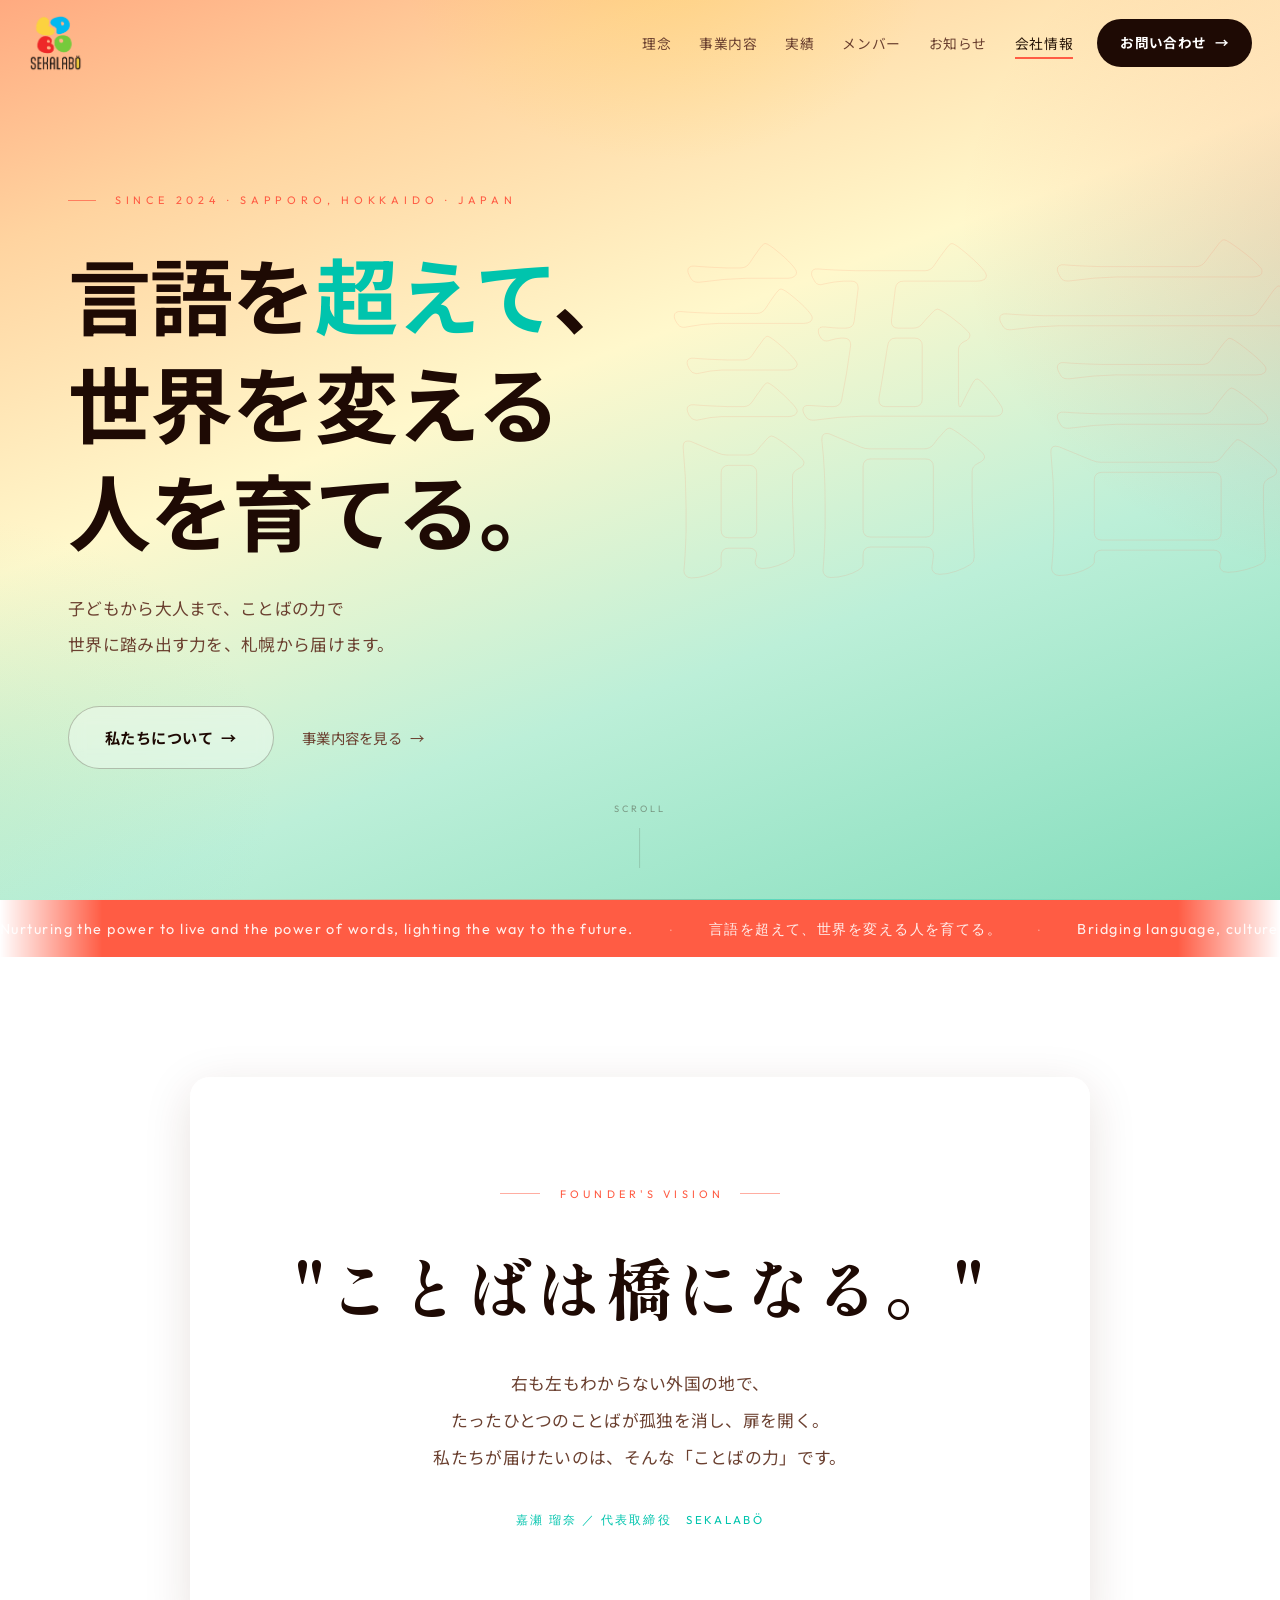
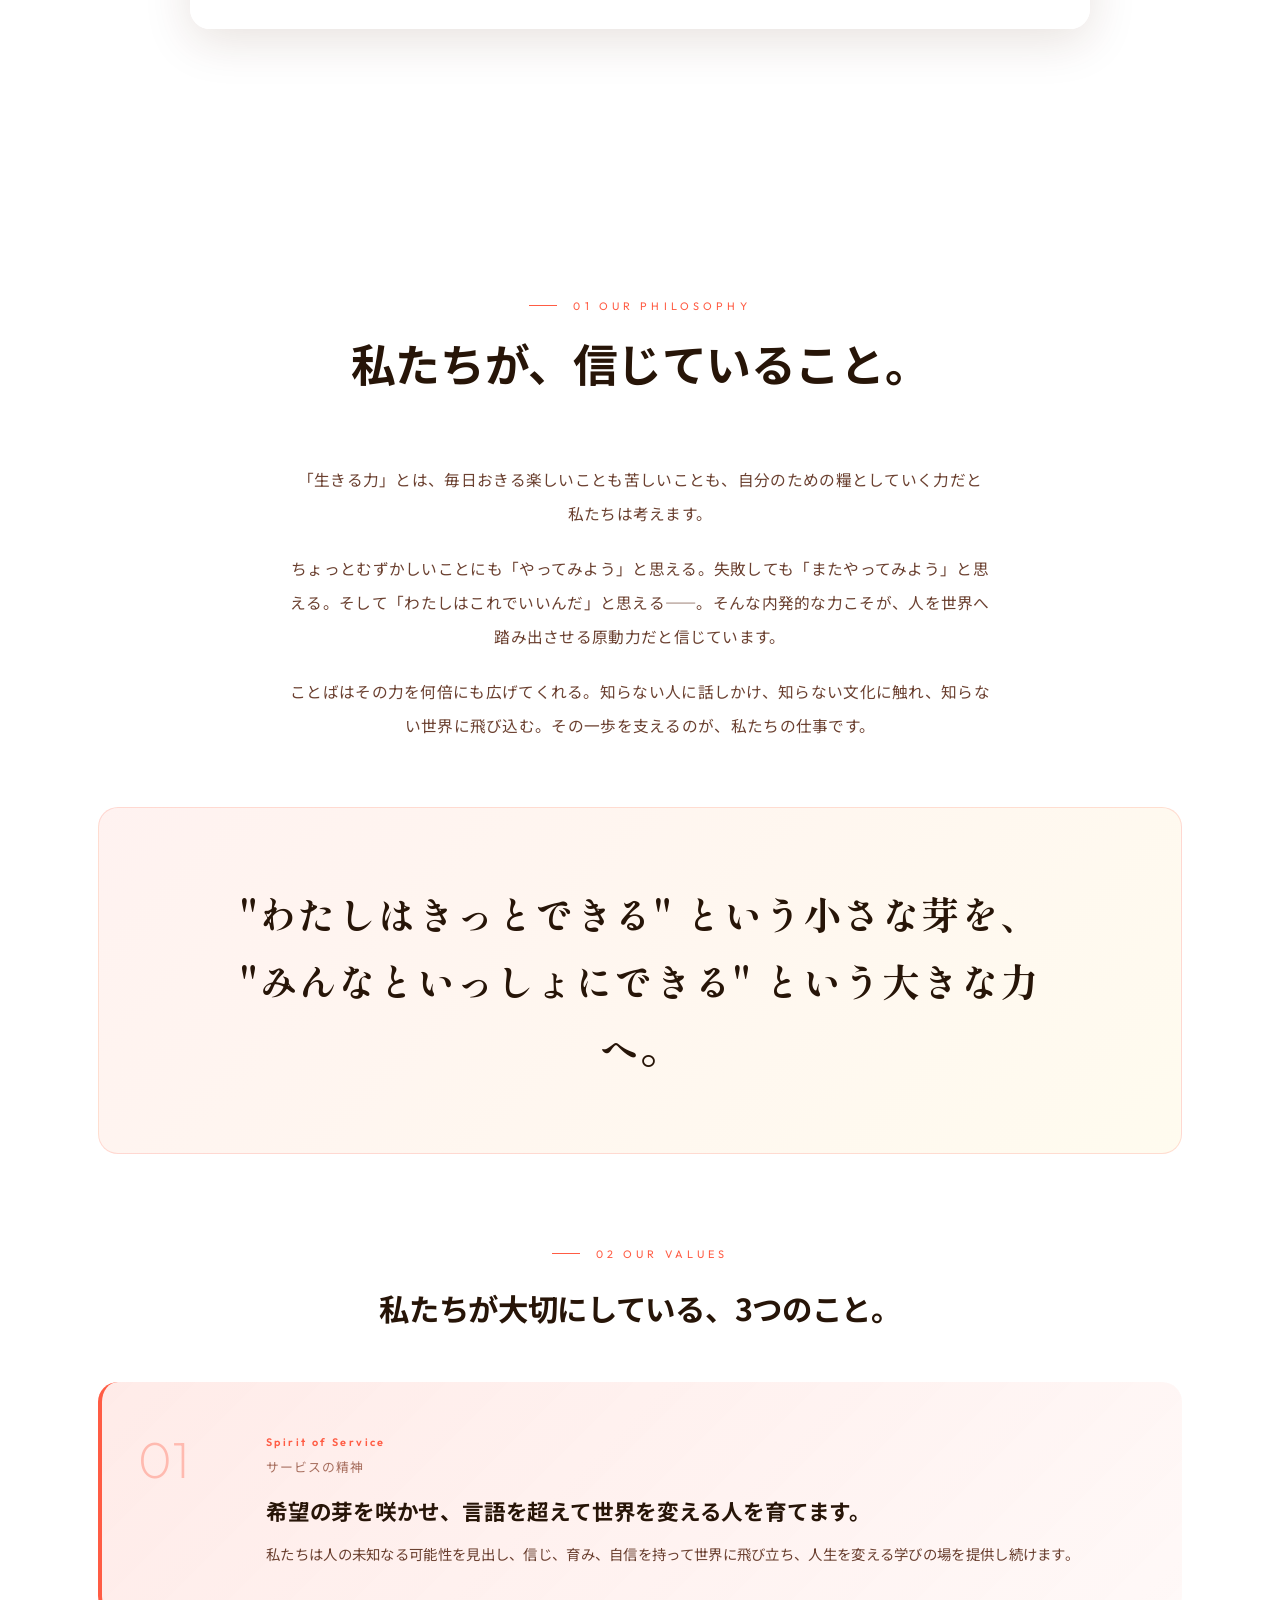
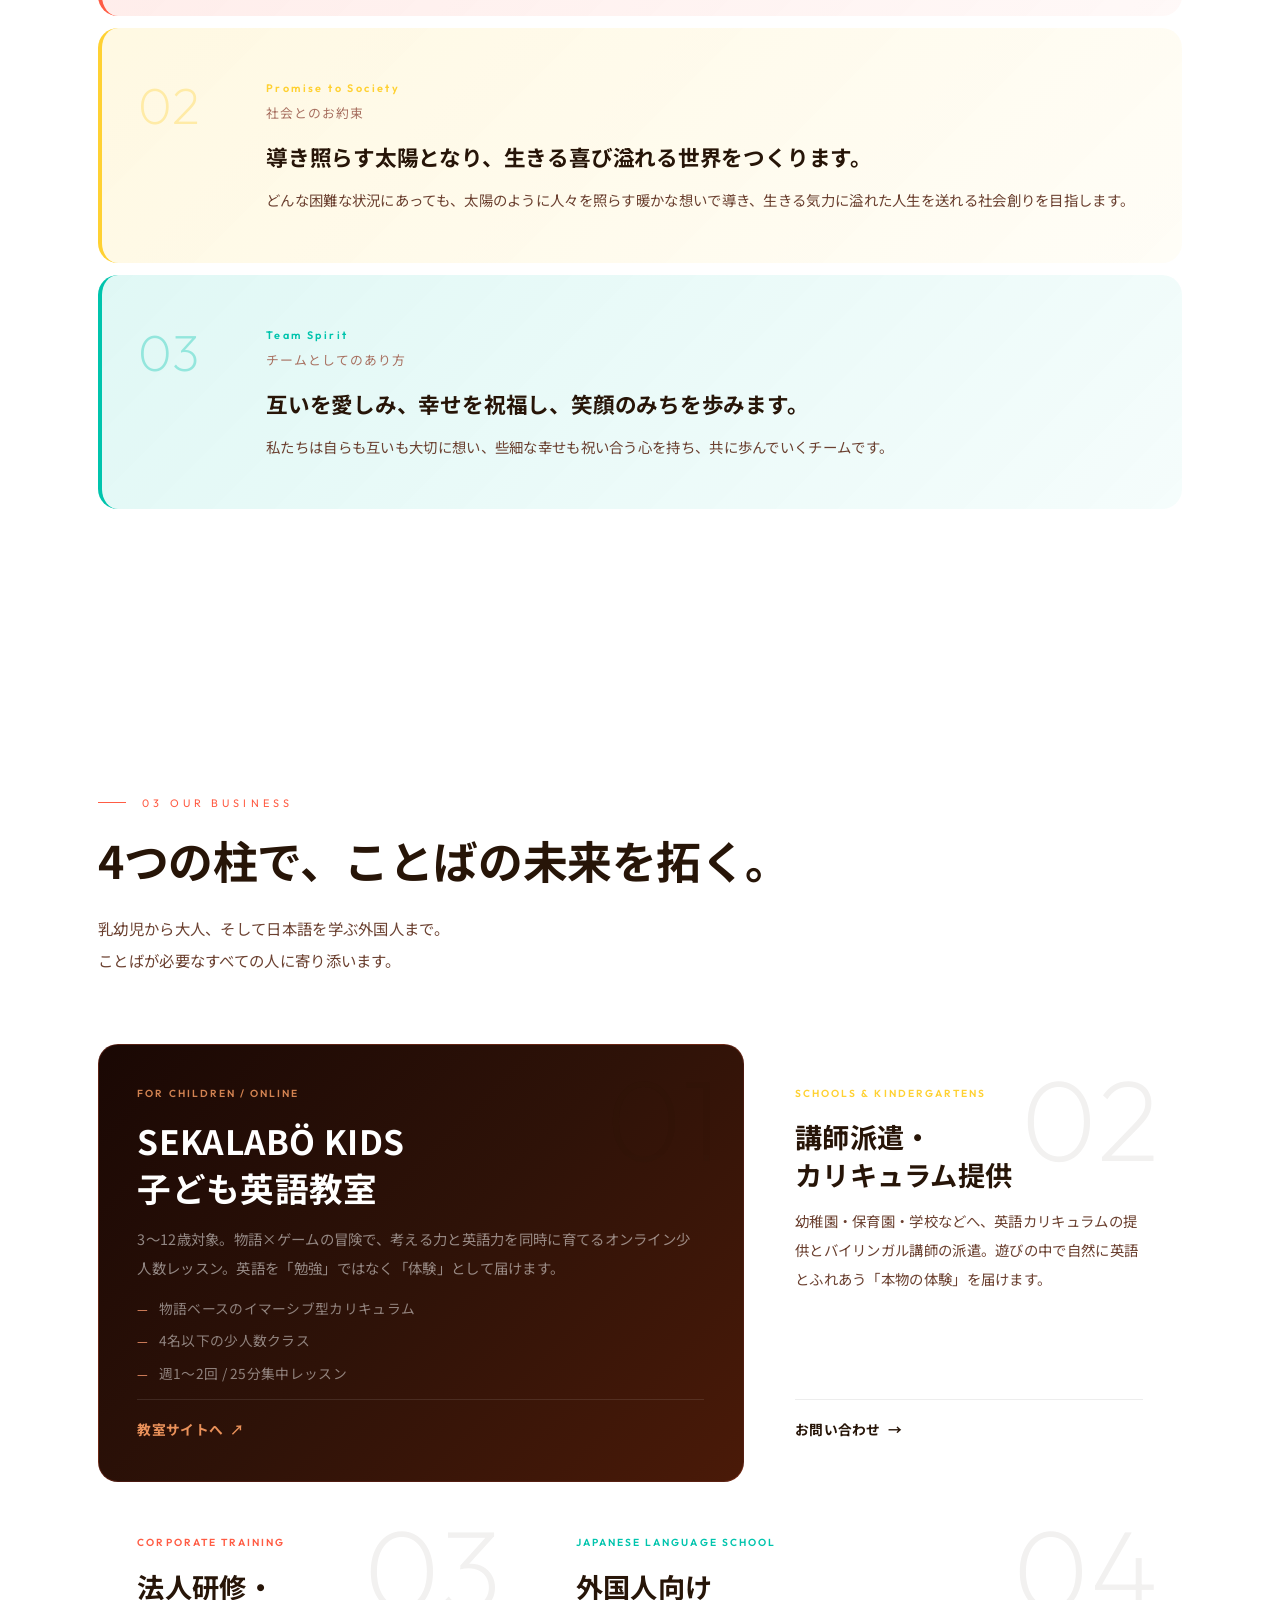
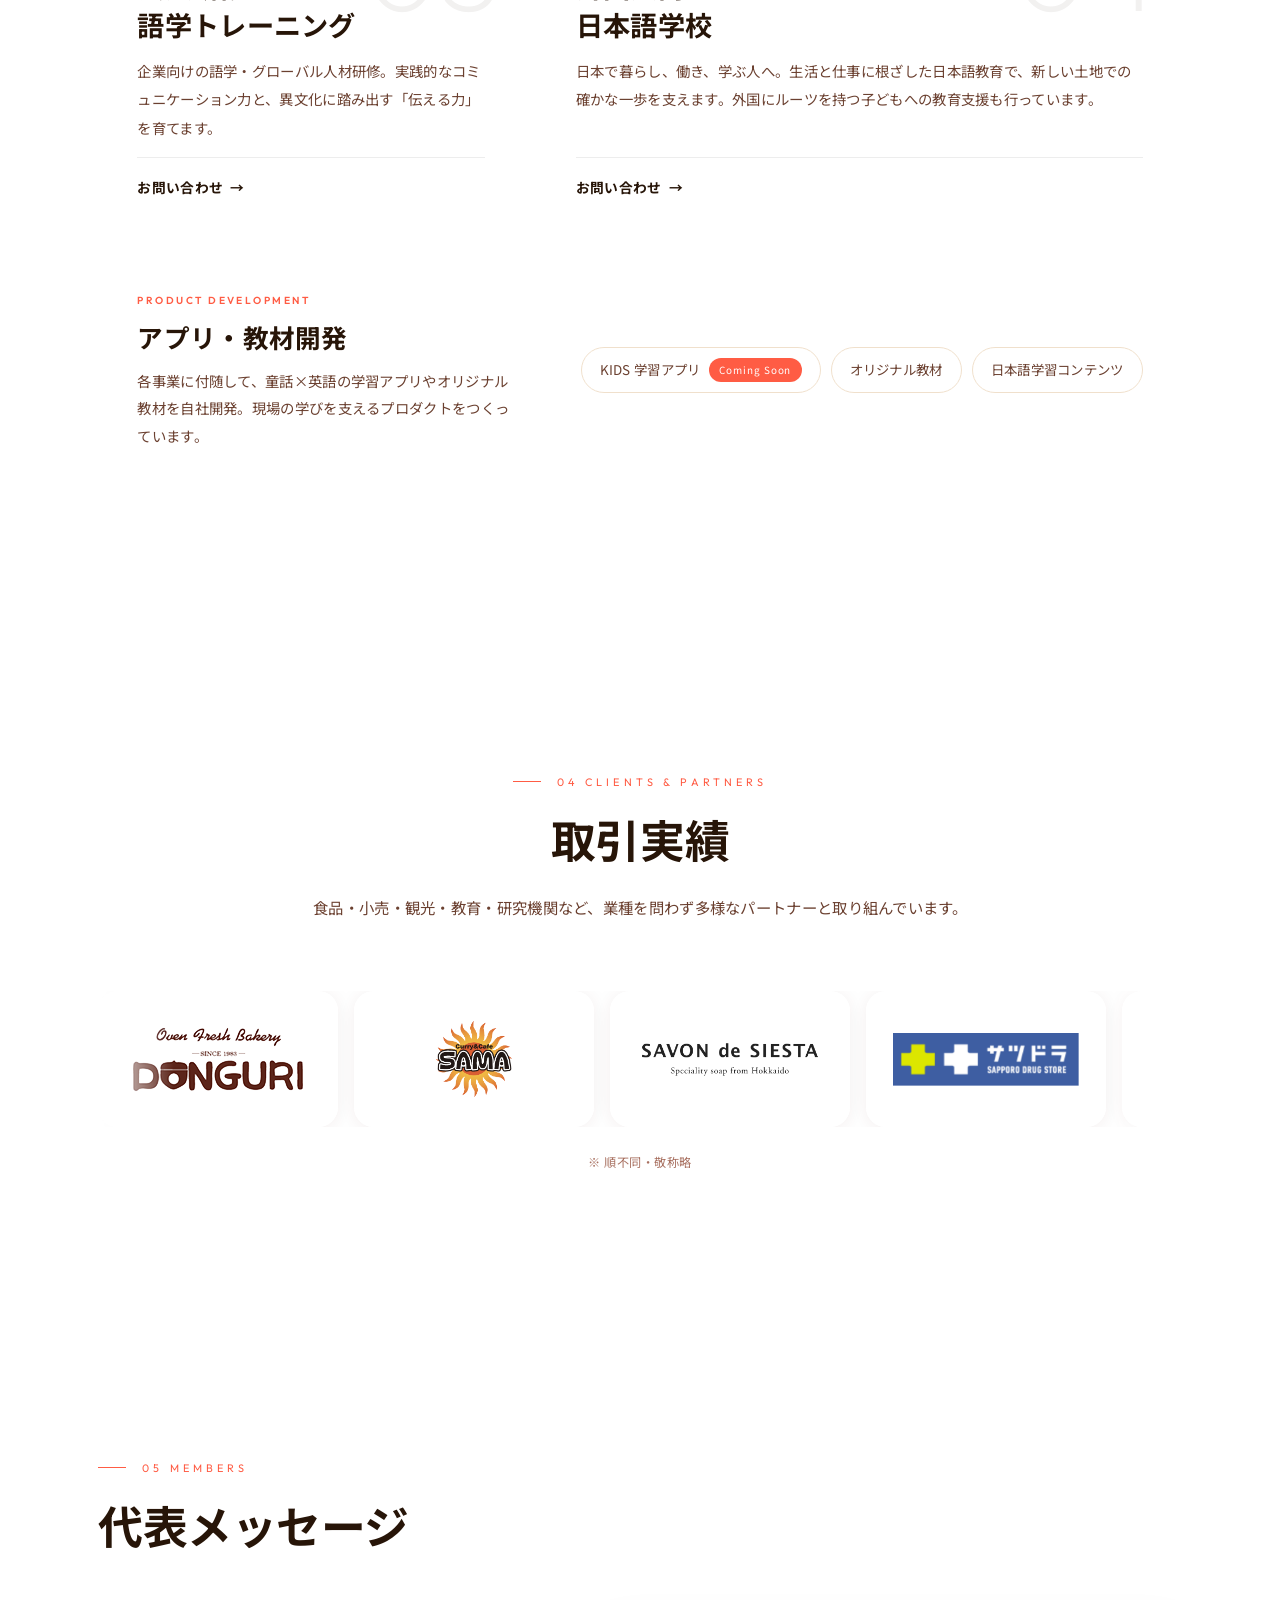
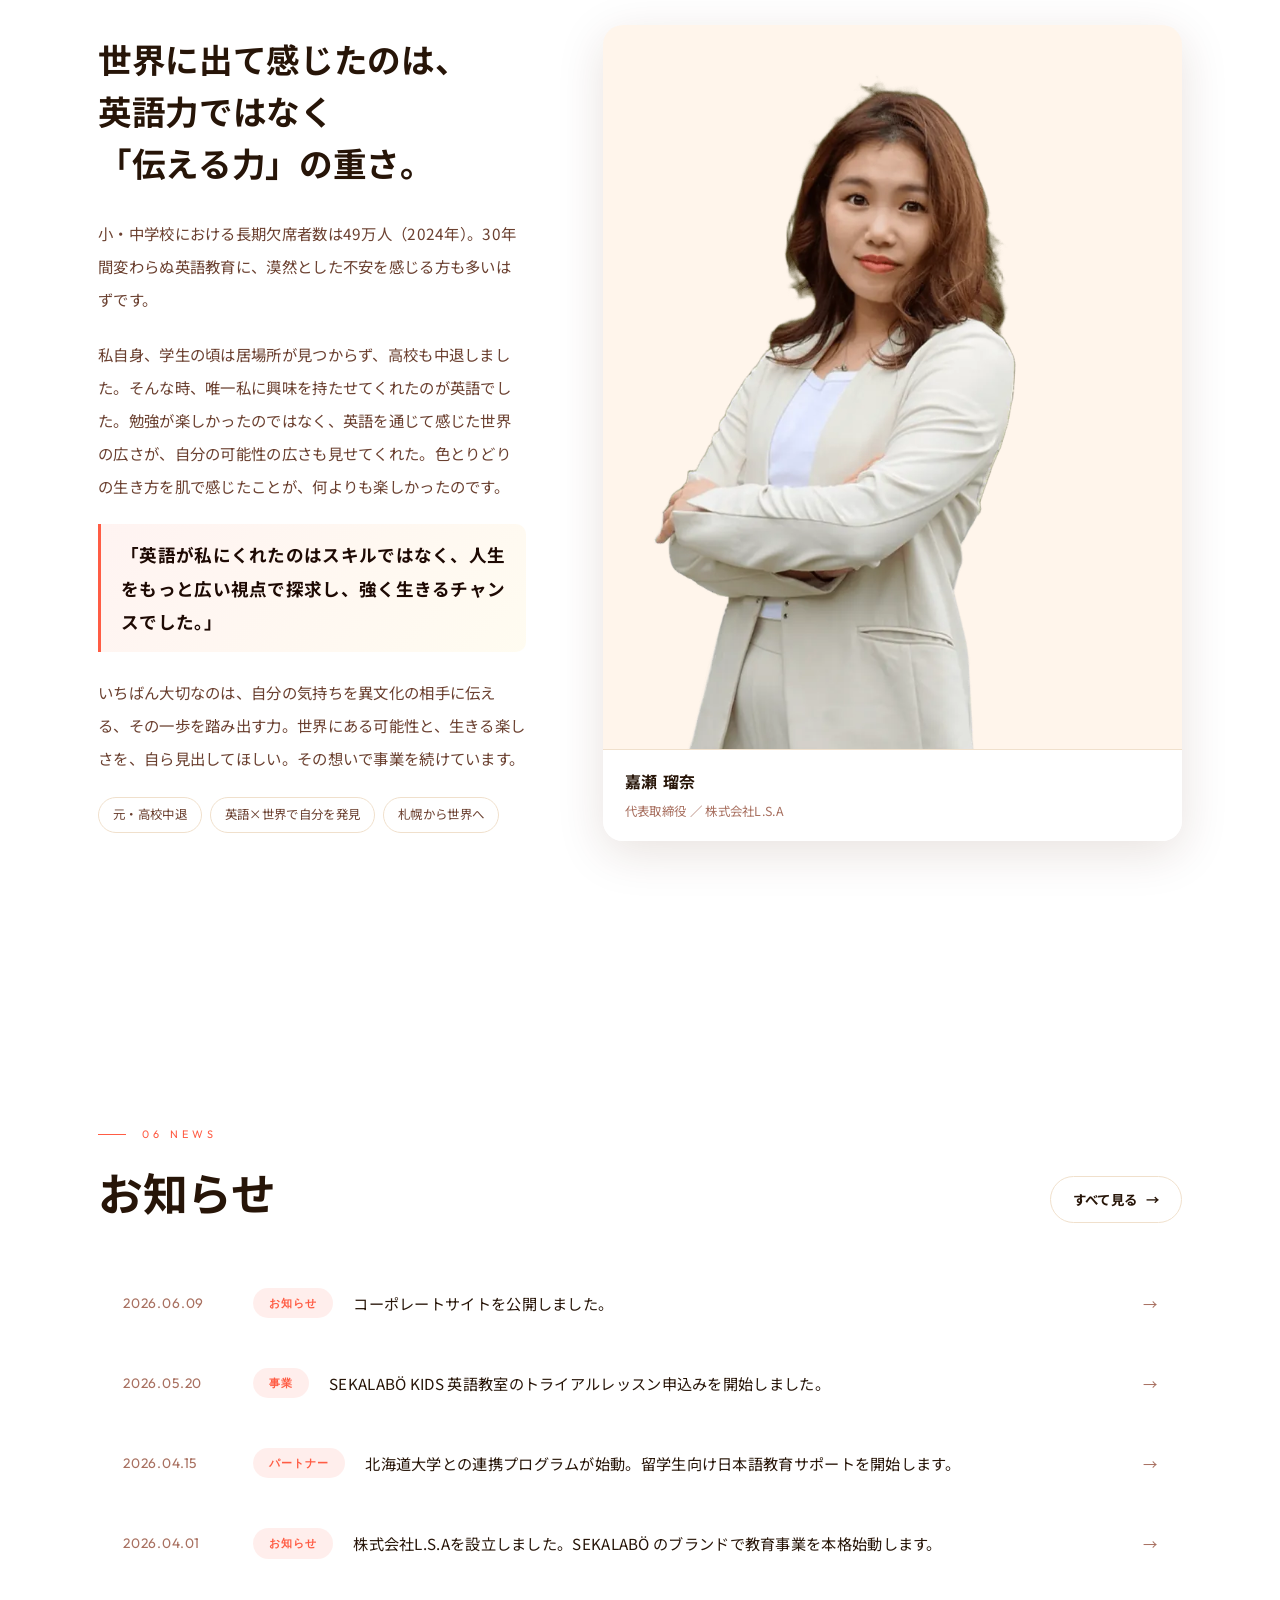
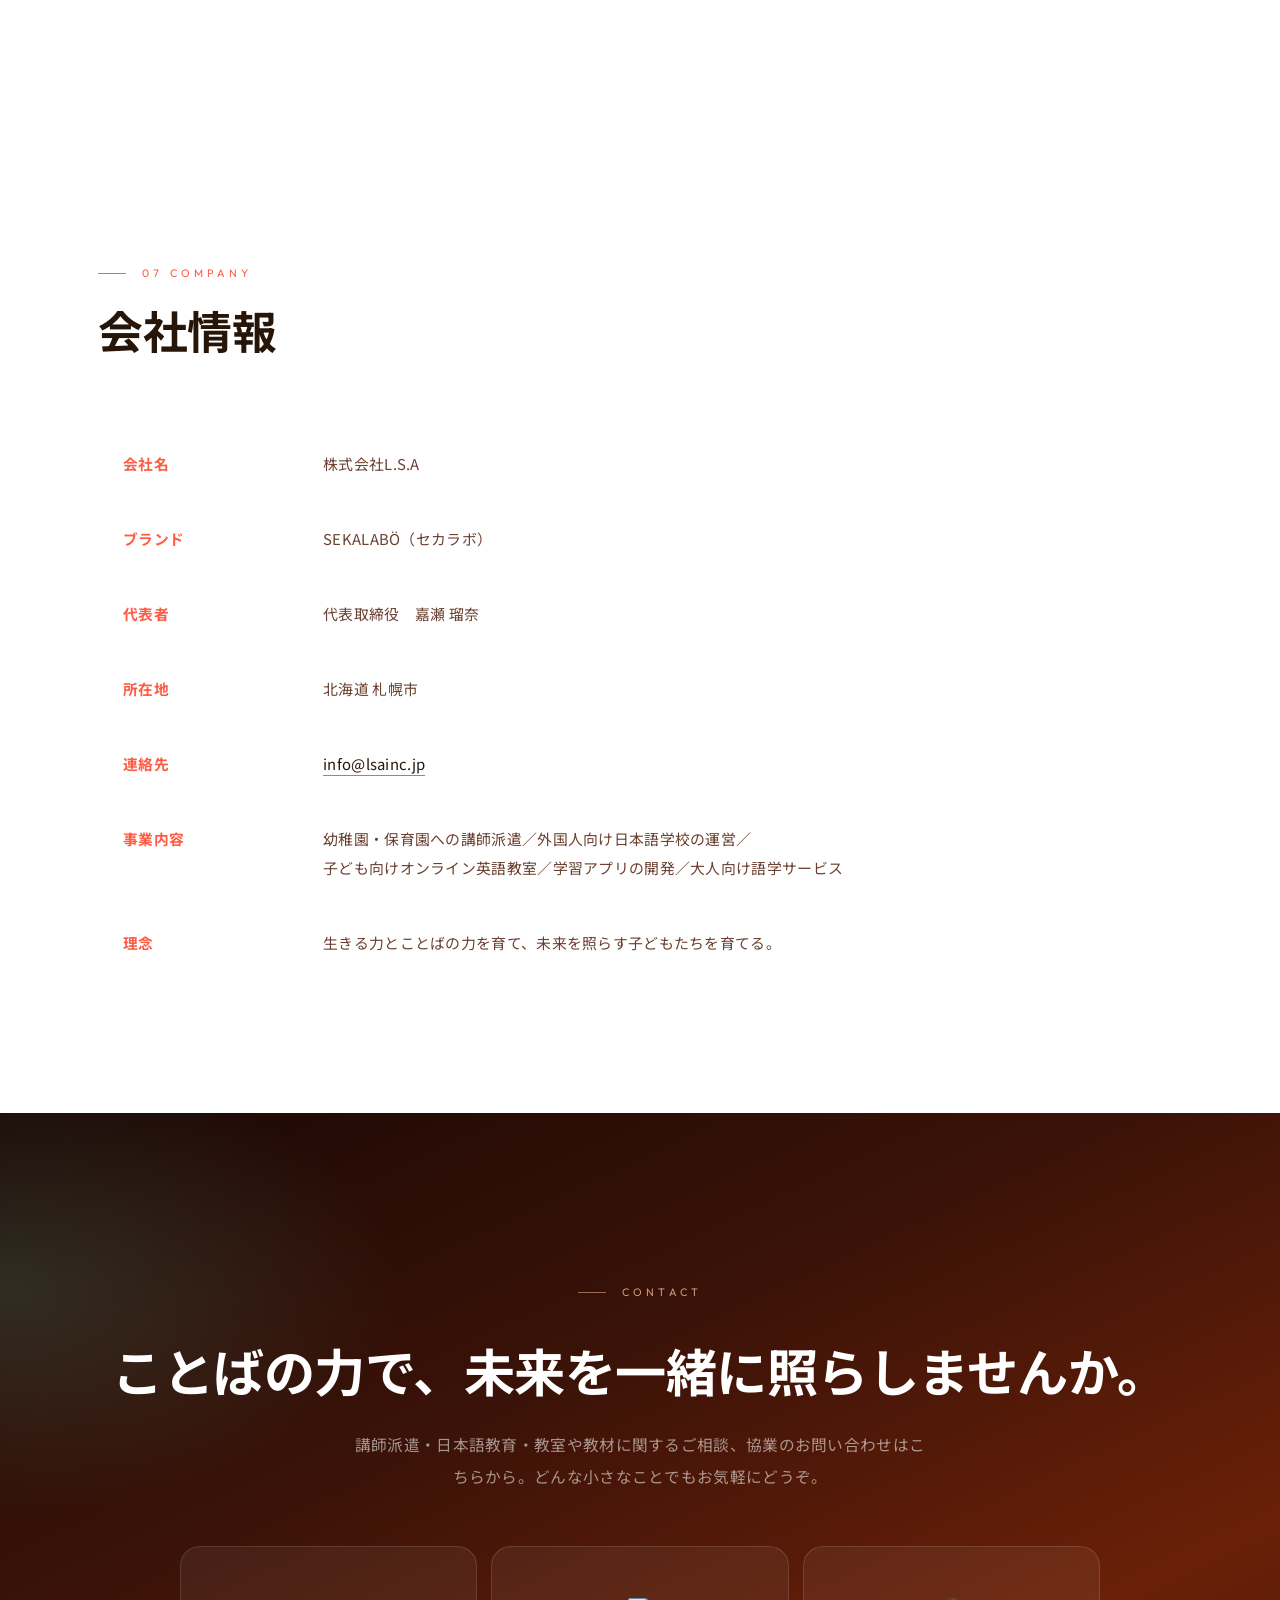
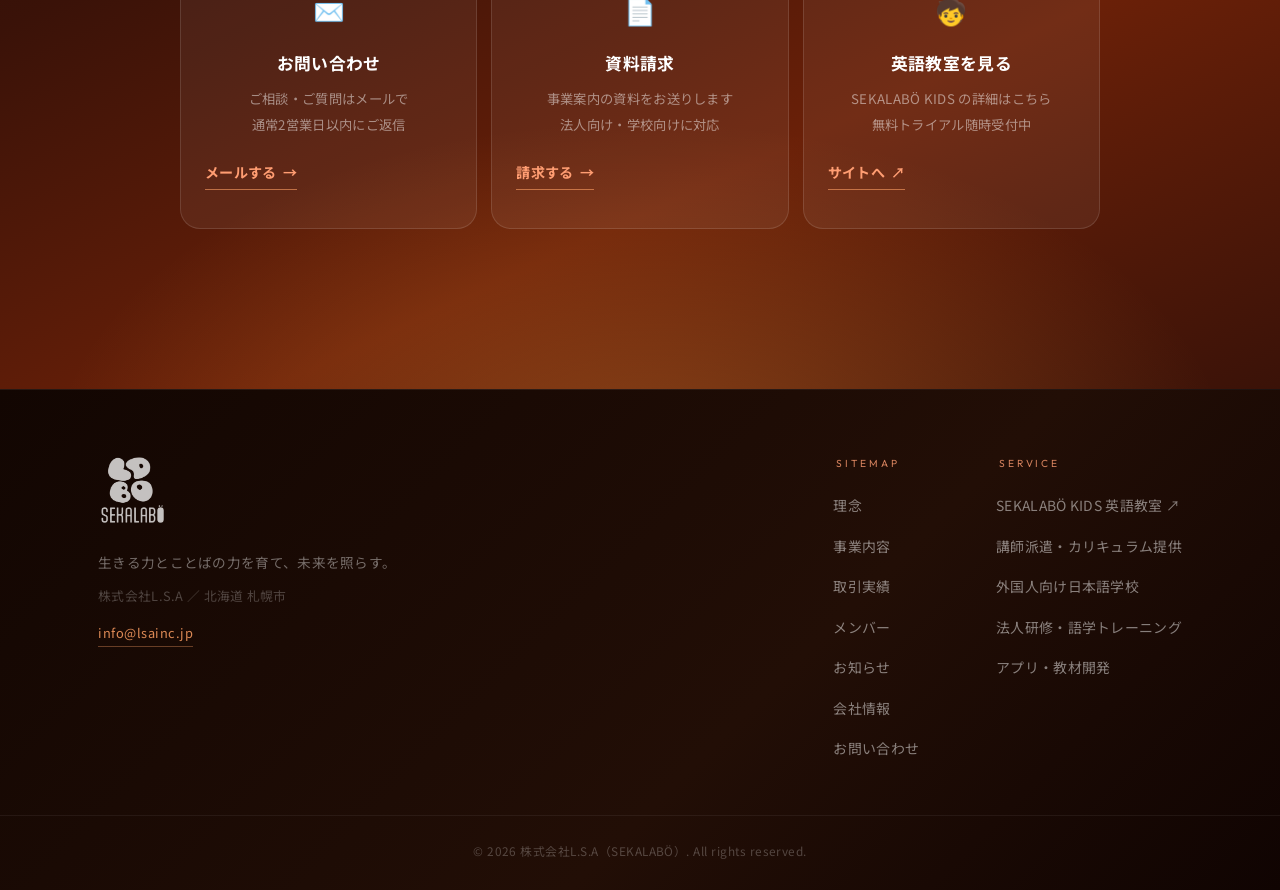
==== commit 61bae1cb: "Full-page warm gradient + card layout; remove stats band - Body gets peach→cream→yellow→mint fixed g" ====
--- a/index.html
+++ b/index.html
@@ -123,34 +123,6 @@
       <span>Bridging language, culture, and possibility — from Sapporo to the world.</span><span class="dot">·</span>
       <span>子どもから大人まで、ことばの力で世界へ。</span><span class="dot">·</span>
       <span>Education × Language × Technology — SEKALABÖ</span><span class="dot">·</span>
-    </div>
-  </div>
-
-  <!-- ========== STATS BAND ========== -->
-  <div class="stats-band">
-    <div class="container">
-      <div class="stats-grid">
-        <div class="stat reveal">
-          <span class="stat__num">4</span>
-          <span class="stat__label">EDUCATION AREAS</span>
-          <span class="stat__sub">英語・日本語・法人・アプリ</span>
-        </div>
-        <div class="stat reveal">
-          <span class="stat__num">7+</span>
-          <span class="stat__label">PARTNER CLIENTS</span>
-          <span class="stat__sub">多様な業種・団体と連携</span>
-        </div>
-        <div class="stat reveal">
-          <span class="stat__num">0–99</span>
-          <span class="stat__label">AGES SERVED</span>
-          <span class="stat__sub">乳幼児から大人まで</span>
-        </div>
-        <div class="stat reveal">
-          <span class="stat__num">2024</span>
-          <span class="stat__label">FOUNDED</span>
-          <span class="stat__sub">Sapporo, Hokkaido, Japan</span>
-        </div>
-      </div>
     </div>
   </div>
 
--- a/style.css
+++ b/style.css
@@ -1,35 +1,36 @@
 /* =========================================================
    SEKALABÖ / 株式会社L.S.A  ―  Corporate Site
-   Crisp Blue-White × Gothic × Modern
+   Full-page warm gradient × cards × bright & educational
    ========================================================= */
 
 :root {
-  --dark:     #10141F;
-  --dark-mid: #1A2040;
-  --blue:     #1B52FF;
-  --blue-lt:  rgba(27,82,255,.09);
-  --pop:      #FF5C30;
-  --pop-lt:   rgba(255,92,48,.12);
-  --teal:     #00BFAD;
-  --coral:    #FF5C30;
-  --bg:       #FFFFFF;
-  --bg-2:     #F4F7FB;
-  --bg-3:     #EBF0F7;
-  --line:     #DDE3EC;
-  --ink:      #10141F;
-  --ink-soft: #4A5468;
-  --ink-mute: #8896A8;
-  --white:    #FFFFFF;
+  --dark:      #1E0A04;
+  --dark-mid:  #3A1A0A;
+  --coral:     #FF5C44;
+  --coral-lt:  rgba(255,92,68,.1);
+  --yellow:    #FFD132;
+  --yellow-lt: rgba(255,209,50,.13);
+  --teal:      #00C4AD;
+  --teal-lt:   rgba(0,196,173,.11);
+  --peach:     #FF9D72;
+  --mint:      #6DDBB8;
+
+  --bg:        #FFFAF4;
+  --line:      #F0E0CC;
+  --ink:       #271508;
+  --ink-soft:  #6B4030;
+  --ink-mute:  #A87060;
+  --white:     #FFFFFF;
 
   --serif: 'Shippori Mincho B1', serif;
   --sans:  'Noto Sans JP', sans-serif;
   --latin: 'Outfit', sans-serif;
 
-  --radius:    8px;
-  --radius-lg: 14px;
-  --shadow-sm: 0 2px 16px rgba(16,20,31,.05);
-  --shadow-md: 0 12px 48px rgba(16,20,31,.12);
-  --shadow-lg: 0 24px 80px rgba(16,20,31,.18);
+  --radius:    10px;
+  --radius-lg: 20px;
+  --shadow-sm: 0 2px 20px rgba(80,30,10,.07);
+  --shadow-md: 0 12px 48px rgba(80,30,10,.13);
+  --shadow-lg: 0 24px 80px rgba(80,30,10,.18);
   --ease: cubic-bezier(.4, 0, .2, 1);
 }
 
@@ -45,7 +46,14 @@
   letter-spacing: .02em;
   overflow-x: hidden;
   -webkit-font-smoothing: antialiased;
-  background: var(--bg);
+  background: linear-gradient(160deg,
+    #FFAA80 0%,
+    #FFD4A0 18%,
+    #FFF8CC 42%,
+    #BCEFD8 68%,
+    #82DDBC 100%
+  );
+  background-attachment: fixed;
 }
 
 img { max-width: 100%; display: block; }
@@ -67,7 +75,7 @@
   font-size: .85rem; font-weight: 700; transform: translateY(-150%); transition: transform .25s var(--ease);
 }
 .skip-link:focus { transform: translateY(0); }
-:focus-visible { outline: 2px solid var(--blue); outline-offset: 3px; border-radius: 4px; }
+:focus-visible { outline: 2px solid var(--coral); outline-offset: 3px; border-radius: 4px; }
 .arr { display: inline-block; transition: transform .3s var(--ease); margin-left: .15em; }
 
 /* ── Buttons ── */
@@ -81,19 +89,19 @@
 .btn:hover .arr { transform: translateX(4px); }
 .btn--lg { padding: 16px 36px; font-size: .95rem; }
 .btn--primary { background: var(--dark); color: var(--white); }
-.btn--primary:hover { transform: translateY(-3px); box-shadow: 0 12px 32px rgba(16,20,31,.3); }
-.btn--outline { background: transparent; color: var(--white); border-color: rgba(255,255,255,.3); }
-.btn--outline:hover { background: rgba(255,255,255,.08); border-color: rgba(255,255,255,.65); transform: translateY(-3px); }
-.btn--ghost { background: transparent; color: var(--ink); border-color: var(--line); }
+.btn--primary:hover { transform: translateY(-3px); box-shadow: 0 12px 32px rgba(39,21,8,.28); }
+.btn--outline { background: rgba(255,255,255,.35); color: var(--dark); border-color: rgba(39,21,8,.25); backdrop-filter: blur(8px); }
+.btn--outline:hover { background: rgba(255,255,255,.6); border-color: rgba(39,21,8,.6); transform: translateY(-3px); }
+.btn--ghost { background: rgba(255,255,255,.6); color: var(--ink); border-color: var(--line); }
 .btn--ghost:hover { background: var(--dark); color: var(--white); border-color: var(--dark); transform: translateY(-2px); }
 
 .link-arrow {
   display: inline-flex; align-items: center; gap: 4px; align-self: flex-start;
   font-weight: 700; font-size: .88rem; color: var(--ink);
-  border-bottom: 1.5px solid var(--blue); padding-bottom: 3px; margin-top: 22px;
+  border-bottom: 1.5px solid var(--coral); padding-bottom: 3px; margin-top: 22px;
   transition: color .3s;
 }
-.link-arrow:hover { color: var(--blue); }
+.link-arrow:hover { color: var(--coral); }
 .link-arrow:hover .arr { transform: translateX(4px); }
 
 /* =========================================================
@@ -104,7 +112,7 @@
   transition: background .4s var(--ease), box-shadow .4s var(--ease);
 }
 .header.is-scrolled {
-  background: rgba(255,255,255,.95);
+  background: rgba(255,248,240,.9);
   backdrop-filter: saturate(160%) blur(16px);
   box-shadow: 0 1px 0 var(--line);
 }
@@ -123,7 +131,7 @@
 }
 .nav__link::after {
   content: ""; position: absolute; left: 0; bottom: -2px; width: 0; height: 1.5px;
-  background: var(--blue); transition: width .3s var(--ease);
+  background: var(--coral); transition: width .3s var(--ease);
 }
 .nav__link:hover { color: var(--ink); }
 .nav__link:hover::after, .nav__link.is-active::after { width: 100%; }
@@ -140,36 +148,34 @@
 .hamburger.is-open span:nth-child(3) { transform: translateY(-6.5px) rotate(-45deg); }
 
 /* =========================================================
-   HERO — dot grid + decorative type
+   HERO — transparent over body gradient
    ========================================================= */
 .hero {
   position: relative; min-height: 100svh; display: flex; align-items: center;
-  padding: 140px 0 90px; background: var(--dark); overflow: hidden;
-  background-image: radial-gradient(circle at 1px 1px, rgba(255,255,255,.055) 1px, transparent 0);
-  background-size: 44px 44px;
+  padding: 140px 0 90px; overflow: hidden;
+  background: transparent;
 }
 .hero::before {
   content: ""; position: absolute; inset: 0; z-index: 0;
   background:
-    radial-gradient(ellipse 70% 90% at 105% 45%, rgba(27,82,255,.28), transparent 60%),
-    radial-gradient(ellipse 55% 70% at -5% 90%,  rgba(0,191,173,.18), transparent 55%),
-    radial-gradient(ellipse 40% 50% at 50% -10%, rgba(255,92,48,.1), transparent 55%);
+    radial-gradient(ellipse 70% 80% at 110% 25%, rgba(255,92,68,.22), transparent 50%),
+    radial-gradient(ellipse 55% 65% at -5%  88%, rgba(109,219,184,.18), transparent 48%),
+    radial-gradient(ellipse 45% 50% at 52%  -5%, rgba(255,209,50,.25), transparent 46%);
 }
 .hero::after {
   content: ""; position: absolute; bottom: 0; left: 0; right: 0; height: 1px; z-index: 3;
-  background: linear-gradient(90deg, transparent 5%, var(--blue) 40%, var(--teal) 60%, transparent 95%);
-  opacity: .6;
-}
-
-/* Decorative huge background text */
+  background: linear-gradient(90deg, transparent 5%, var(--coral) 40%, var(--teal) 60%, transparent 95%);
+  opacity: .4;
+}
+
 .hero__deco {
   position: absolute; right: -3%; top: 50%; transform: translateY(-50%);
   z-index: 1; pointer-events: none; user-select: none;
   font-family: var(--serif); font-weight: 700; font-size: clamp(14rem, 28vw, 32rem);
   line-height: .9; letter-spacing: -.05em;
   color: transparent;
-  -webkit-text-stroke: 1px rgba(27,82,255,.14);
-  text-stroke: 1px rgba(27,82,255,.14);
+  -webkit-text-stroke: 1px rgba(255,92,68,.12);
+  text-stroke: 1px rgba(255,92,68,.12);
   writing-mode: vertical-rl;
 }
 
@@ -179,50 +185,45 @@
 }
 .hero__copy { max-width: 820px; }
 .hero__line { display: block; }
-
-/* colour pop on one key word */
-.hero__em {
-  font-style: normal;
-  color: var(--teal);
-}
+.hero__em { font-style: normal; color: var(--teal); }
 
 .eyebrow {
   font-family: var(--latin); font-size: .68rem; font-weight: 400;
-  letter-spacing: .44em; color: var(--blue); text-indent: .44em;
+  letter-spacing: .44em; color: var(--coral); text-indent: .44em;
   margin-bottom: 28px;
   display: inline-flex; align-items: center; gap: 14px;
 }
-.eyebrow::before { content: ""; width: 28px; height: 1px; background: var(--blue); opacity: .7; flex-shrink: 0; }
+.eyebrow::before { content: ""; width: 28px; height: 1px; background: var(--coral); opacity: .7; flex-shrink: 0; }
 
 .hero__title {
   font-family: var(--sans); font-weight: 700;
   font-size: clamp(2.6rem, 6.5vw, 5.2rem);
-  line-height: 1.3; letter-spacing: -.01em; color: var(--white);
+  line-height: 1.3; letter-spacing: -.01em; color: var(--dark);
 }
 .hero__lead {
   margin: 28px 0 44px;
-  color: rgba(255,255,255,.5); font-size: clamp(.9rem, 1.6vw, 1.05rem); line-height: 2.1;
+  color: var(--ink-soft); font-size: clamp(.9rem, 1.6vw, 1.05rem); line-height: 2.1;
 }
 .hero__actions { display: flex; align-items: center; gap: 28px; flex-wrap: wrap; }
 .hero__sub-link {
-  font-size: .9rem; color: rgba(255,255,255,.5);
+  font-size: .9rem; color: var(--ink-soft);
   display: inline-flex; align-items: center; gap: 6px; transition: color .3s;
 }
-.hero__sub-link:hover { color: rgba(255,255,255,.88); }
+.hero__sub-link:hover { color: var(--dark); }
 .hero__sub-link:hover .arr { transform: translateX(4px); }
 
 .hero__scroll {
   position: absolute; bottom: 32px; left: 50%; transform: translateX(-50%); z-index: 2;
   display: flex; flex-direction: column; align-items: center; gap: 10px;
-  font-family: var(--latin); font-size: .58rem; letter-spacing: .32em; color: rgba(255,255,255,.28);
+  font-family: var(--latin); font-size: .58rem; letter-spacing: .32em; color: rgba(39,21,8,.38);
 }
 .hero__scroll-line {
-  width: 1px; height: 40px; background: rgba(255,255,255,.12);
+  width: 1px; height: 40px; background: rgba(39,21,8,.14);
   position: relative; overflow: hidden;
 }
 .hero__scroll-line::after {
   content: ""; position: absolute; top: -100%; left: 0; width: 100%; height: 100%;
-  background: var(--blue); animation: scrolldown 2.2s ease-in-out infinite;
+  background: var(--coral); animation: scrolldown 2.2s ease-in-out infinite;
 }
 @keyframes scrolldown { 0% { top: -100%; } 60%,100% { top: 100%; } }
 
@@ -230,70 +231,46 @@
    MARQUEE
    ========================================================= */
 .marquee {
-  background: var(--blue); color: rgba(255,255,255,.55);
+  background: var(--coral); color: rgba(255,255,255,.65);
   padding: 14px 0; overflow: hidden; white-space: nowrap;
   -webkit-mask-image: linear-gradient(90deg, transparent 0%, #000 8%, #000 92%, transparent 100%);
           mask-image: linear-gradient(90deg, transparent 0%, #000 8%, #000 92%, transparent 100%);
 }
 .marquee__track { display: inline-flex; align-items: center; gap: 36px; animation: marquee 60s linear infinite; }
-.marquee__track span { font-family: var(--latin); font-weight: 400; font-size: .9rem; letter-spacing: .1em; color: rgba(255,255,255,.75); }
-.marquee__track .dot { color: rgba(255,255,255,.35); font-size: .8rem; }
+.marquee__track span { font-family: var(--latin); font-weight: 400; font-size: .9rem; letter-spacing: .1em; color: rgba(255,255,255,.9); }
+.marquee__track .dot { color: rgba(255,255,255,.4); font-size: .8rem; }
 @keyframes marquee { from { transform: translateX(0); } to { transform: translateX(-50%); } }
 
 /* =========================================================
-   STATS BAND
-   ========================================================= */
-.stats-band {
-  background: var(--dark);
-  padding: clamp(52px, 7vw, 88px) 0;
-  position: relative; overflow: hidden;
-}
-.stats-band::before {
-  content: ""; position: absolute; inset: 0;
-  background:
-    radial-gradient(ellipse 60% 100% at 0% 50%, rgba(27,82,255,.2), transparent 55%),
-    radial-gradient(ellipse 50% 100% at 100% 50%, rgba(0,191,173,.15), transparent 55%);
-}
-.stats-grid { display: grid; grid-template-columns: repeat(4, 1fr); position: relative; z-index: 1; }
-.stat { text-align: center; padding: 0 clamp(16px, 3vw, 40px); border-right: 1px solid rgba(255,255,255,.1); }
-.stat:last-child { border-right: none; }
-.stat__num {
-  display: block; font-family: var(--latin); font-weight: 200;
-  font-size: clamp(2.8rem, 6vw, 4.8rem); line-height: 1; letter-spacing: -.02em; color: var(--white);
-}
-.stat__label {
-  display: block; font-family: var(--latin); font-size: .64rem; font-weight: 500;
-  letter-spacing: .28em; color: var(--teal); margin-top: 14px; text-indent: .28em;
-}
-.stat__sub { display: block; font-size: .82rem; color: rgba(255,255,255,.45); margin-top: 8px; line-height: 1.7; }
-
-/* =========================================================
-   VISION STATEMENT
+   VISION STATEMENT — light card on gradient
    ========================================================= */
 .vision-statement {
-  background: var(--dark); padding: clamp(90px, 14vw, 160px) 0;
-  text-align: center; position: relative; overflow: hidden;
-}
-.vision-statement::before {
-  content: ""; position: absolute; inset: 0;
-  background:
-    radial-gradient(ellipse 80% 60% at 50% 0%, rgba(27,82,255,.12), transparent 65%),
-    radial-gradient(ellipse 60% 50% at 50% 100%, rgba(0,158,158,.07), transparent 60%);
-}
-.vision__inner { position: relative; z-index: 1; }
+  padding: clamp(72px, 10vw, 120px) 0;
+  text-align: center; position: relative;
+  background: transparent;
+}
+.vision__inner {
+  background: rgba(255,255,255,.72);
+  backdrop-filter: blur(16px);
+  border-radius: var(--radius-lg);
+  padding: clamp(52px, 8vw, 96px) clamp(28px, 6vw, 88px);
+  max-width: 900px; margin: 0 auto;
+  box-shadow: var(--shadow-md);
+  border: 1px solid rgba(255,255,255,.9);
+}
 .vision__label {
-  font-family: var(--latin); font-size: .68rem; letter-spacing: .38em; color: var(--blue); text-indent: .38em;
-  margin-bottom: 40px; display: inline-flex; align-items: center; gap: 16px;
-}
-.vision__label::before, .vision__label::after { content: ""; width: 40px; height: 1px; background: var(--blue); opacity: .5; flex-shrink: 0; }
+  font-family: var(--latin); font-size: .68rem; letter-spacing: .38em; color: var(--coral); text-indent: .38em;
+  margin-bottom: 32px; display: inline-flex; align-items: center; gap: 16px;
+}
+.vision__label::before, .vision__label::after { content: ""; width: 40px; height: 1px; background: var(--coral); opacity: .5; flex-shrink: 0; }
 .vision__quote {
   font-family: var(--serif); font-weight: 700;
-  font-size: clamp(2.2rem, 6.5vw, 5.5rem); line-height: 1.4; letter-spacing: .04em;
-  color: var(--white); font-style: normal; max-width: 1000px; margin: 0 auto 36px;
+  font-size: clamp(2rem, 5.5vw, 4.2rem); line-height: 1.5; letter-spacing: .04em;
+  color: var(--dark); font-style: normal; margin: 0 auto 28px;
 }
 .vision__body {
-  font-size: clamp(.9rem, 1.7vw, 1.08rem); line-height: 2.3; color: rgba(255,255,255,.42);
-  max-width: 520px; margin: 0 auto 36px;
+  font-size: clamp(.9rem, 1.6vw, 1.05rem); line-height: 2.2; color: var(--ink-soft);
+  max-width: 500px; margin: 0 auto 28px;
 }
 .vision__cite { font-family: var(--latin); font-size: .72rem; letter-spacing: .2em; color: var(--teal); font-style: normal; }
 
@@ -306,12 +283,12 @@
 
 .section-label {
   font-family: var(--latin); font-size: .68rem; font-weight: 400;
-  letter-spacing: .38em; color: var(--blue); text-indent: .38em; margin-bottom: 16px;
+  letter-spacing: .38em; color: var(--coral); text-indent: .38em; margin-bottom: 16px;
   display: inline-flex; align-items: center; gap: 12px;
 }
-.section-label::before { content: ""; width: 28px; height: 1px; background: var(--blue); flex-shrink: 0; }
-.section-label--light { color: rgba(255,255,255,.5); }
-.section-label--light::before { background: rgba(255,255,255,.4); }
+.section-label::before { content: ""; width: 28px; height: 1px; background: var(--coral); flex-shrink: 0; }
+.section-label--light { color: rgba(255,200,160,.75); }
+.section-label--light::before { background: rgba(255,200,160,.5); }
 
 .section-title {
   font-family: var(--sans); font-weight: 700;
@@ -320,18 +297,27 @@
 .section-intro { margin-top: 20px; color: var(--ink-soft); font-size: .96rem; line-height: 2.1; }
 
 /* =========================================================
+   SECTION CARD WRAPPER — glass panel for each section
+   ========================================================= */
+.about, .business, .clients, .members, .news, .company {
+  background: rgba(255,255,255,.68);
+  backdrop-filter: blur(12px);
+  border-top: 1px solid rgba(255,255,255,.85);
+  border-bottom: 1px solid rgba(255,255,255,.55);
+}
+
+/* =========================================================
    ABOUT / PHILOSOPHY
    ========================================================= */
-.about { background: var(--bg); }
 .about__text { max-width: 700px; margin: 0 auto; text-align: center; }
 .about__text p { color: var(--ink-soft); font-size: .98rem; line-height: 2.15; margin-bottom: 1.4em; }
 
 .about__pull {
-  border-top: 2px solid var(--blue); border-bottom: 2px solid var(--blue);
-  padding: clamp(44px, 7vw, 88px) 24px; text-align: center;
+  border-radius: var(--radius-lg);
+  padding: clamp(40px, 6vw, 72px) clamp(28px, 5vw, 60px); text-align: center;
   margin: clamp(40px, 6vw, 64px) 0 clamp(52px, 7vw, 80px);
-  background: var(--blue-lt);
-  position: relative;
+  background: linear-gradient(135deg, rgba(255,92,68,.08) 0%, rgba(255,209,50,.08) 100%);
+  border: 1.5px solid rgba(255,92,68,.18);
 }
 .about__pull p {
   font-family: var(--serif); font-weight: 700;
@@ -339,7 +325,7 @@
   color: var(--ink); max-width: 820px; margin: 0 auto;
 }
 
-/* ── Creed: editorial stacked ── */
+/* ── Creed: colored cards ── */
 .creed-head { text-align: center; margin-bottom: clamp(28px, 4vw, 44px); }
 .creed-head .section-label { justify-content: center; }
 .creed-headline {
@@ -347,51 +333,59 @@
   font-size: clamp(1.3rem, 2.6vw, 1.9rem); letter-spacing: -.01em; color: var(--ink);
 }
 .creed-grid {
-  display: flex; flex-direction: column;
-  border-top: 1px solid var(--line);
+  display: flex; flex-direction: column; gap: 12px;
   margin-top: clamp(24px, 3vw, 36px);
 }
 .creed {
   display: grid;
-  grid-template-columns: 88px 1fr;
-  gap: 0 clamp(28px, 4vw, 56px);
-  padding: clamp(36px, 5vw, 60px) 8px;
-  border-bottom: 1px solid var(--line);
+  grid-template-columns: 80px 1fr;
+  gap: 0 clamp(24px, 4vw, 48px);
+  padding: clamp(28px, 4vw, 48px) clamp(20px, 3vw, 36px);
+  border-radius: var(--radius-lg);
   align-items: start;
-  background: transparent; border-radius: 0; box-shadow: none;
-  border-left: 3px solid transparent;
-  transition: background .3s var(--ease), padding-left .3s var(--ease), border-color .3s;
-}
-.creed--service:hover { background: var(--pop-lt); border-left-color: var(--pop); padding-left: 20px; }
-.creed--society:hover { background: var(--blue-lt); border-left-color: var(--blue); padding-left: 20px; }
-.creed--team:hover    { background: rgba(0,191,173,.08); border-left-color: var(--teal); padding-left: 20px; }
+  border-left: 4px solid transparent;
+  transition: transform .3s var(--ease), box-shadow .3s var(--ease);
+}
+.creed:hover { transform: translateX(4px); box-shadow: var(--shadow-md); }
+
+.creed--service {
+  background: linear-gradient(135deg, rgba(255,92,68,.12) 0%, rgba(255,92,68,.04) 100%);
+  border-left-color: var(--coral);
+}
+.creed--society {
+  background: linear-gradient(135deg, rgba(255,209,50,.14) 0%, rgba(255,209,50,.04) 100%);
+  border-left-color: var(--yellow);
+}
+.creed--team {
+  background: linear-gradient(135deg, rgba(0,196,173,.12) 0%, rgba(0,196,173,.04) 100%);
+  border-left-color: var(--teal);
+}
 
 .creed__num {
   font-family: var(--latin); font-weight: 200;
-  font-size: clamp(2.6rem, 4.5vw, 4rem);
-  color: var(--blue); opacity: .22; line-height: 1; padding-top: 2px;
-  transition: opacity .3s, color .3s;
-}
-.creed--service .creed__num { color: var(--pop); }
+  font-size: clamp(2.4rem, 4vw, 3.6rem);
+  color: var(--coral); opacity: .35; line-height: 1; padding-top: 4px;
+  transition: opacity .3s;
+}
+.creed--society .creed__num { color: var(--yellow); }
 .creed--team    .creed__num { color: var(--teal); }
-.creed:hover .creed__num { opacity: .55; }
-
-.creed__body { display: flex; flex-direction: column; padding-top: 4px; }
-.creed__en { font-family: var(--latin); font-size: .68rem; font-weight: 500; letter-spacing: .22em; color: var(--blue); display: block; margin-bottom: 3px; transition: color .3s; }
-.creed--service .creed__en { color: var(--pop); }
+.creed:hover .creed__num { opacity: .7; }
+
+.creed__body { display: flex; flex-direction: column; padding-top: 2px; }
+.creed__en { font-family: var(--latin); font-size: .68rem; font-weight: 600; letter-spacing: .22em; color: var(--coral); display: block; margin-bottom: 2px; }
+.creed--society .creed__en { color: var(--yellow); }
 .creed--team    .creed__en { color: var(--teal); }
-.creed__jp { display: block; font-size: .8rem; color: var(--ink-mute); letter-spacing: .08em; margin-bottom: 18px; }
+.creed__jp { display: block; font-size: .8rem; color: var(--ink-mute); letter-spacing: .08em; margin-bottom: 14px; }
 .creed__title {
   font-family: var(--sans); font-weight: 700;
-  font-size: clamp(1.05rem, 2.2vw, 1.45rem); line-height: 1.7; letter-spacing: -.01em;
-  color: var(--ink); margin-bottom: 12px;
-}
-.creed__desc { color: var(--ink-soft); font-size: .9rem; line-height: 2.1; }
+  font-size: clamp(1rem, 2vw, 1.35rem); line-height: 1.7; letter-spacing: -.01em;
+  color: var(--ink); margin-bottom: 10px;
+}
+.creed__desc { color: var(--ink-soft); font-size: .9rem; line-height: 2.0; }
 
 /* =========================================================
    BUSINESS — BENTO GRID
    ========================================================= */
-.business { background: var(--bg-2); }
 .bento-grid { display: grid; grid-template-columns: repeat(5, 1fr); gap: 12px; margin-top: clamp(36px, 5vw, 52px); }
 .bento--kids     { grid-column: 1 / 4; }
 .bento--teacher  { grid-column: 4 / 6; }
@@ -401,14 +395,17 @@
 
 .bento {
   border-radius: var(--radius-lg); padding: clamp(28px, 3vw, 44px);
-  background: var(--white); border: 1px solid var(--line);
+  background: rgba(255,255,255,.85); border: 1px solid rgba(255,255,255,.9);
   display: flex; flex-direction: column; gap: 14px;
   position: relative; overflow: hidden;
-  transition: transform .4s var(--ease), box-shadow .4s var(--ease), border-color .4s;
-}
-.bento:hover { transform: translateY(-4px); box-shadow: var(--shadow-md); border-color: rgba(27,82,255,.3); }
-.bento--kids { background: var(--dark); border-color: var(--dark-mid); }
-.bento--kids:hover { border-color: rgba(27,82,255,.4); }
+  transition: transform .4s var(--ease), box-shadow .4s var(--ease);
+}
+.bento:hover { transform: translateY(-5px); box-shadow: var(--shadow-md); }
+.bento--kids {
+  background: linear-gradient(135deg, #1A0804 0%, #2E1208 50%, #4A1A08 100%);
+  border-color: rgba(255,92,68,.2);
+}
+.bento--kids:hover { box-shadow: 0 16px 56px rgba(80,20,0,.28); }
 .bento--app { flex-direction: row; align-items: center; gap: clamp(24px, 5vw, 60px); }
 
 .bento__num {
@@ -420,60 +417,59 @@
 .bento:hover .bento__num { opacity: .1; }
 .bento--kids .bento__num { opacity: .1; }
 
-.bento__tag { font-family: var(--latin); font-size: .64rem; font-weight: 500; letter-spacing: .2em; color: var(--blue); }
-.bento--teacher .bento__tag  { color: var(--pop); }
+.bento__tag { font-family: var(--latin); font-size: .64rem; font-weight: 600; letter-spacing: .2em; color: var(--coral); }
+.bento--teacher .bento__tag  { color: var(--yellow); }
 .bento--japanese .bento__tag { color: var(--teal); }
-.bento--kids .bento__tag { color: rgba(27,82,255,.75); }
-
-.bento__title { font-family: var(--sans); font-weight: 700; font-size: clamp(1.2rem, 2.5vw, 1.7rem); line-height: 1.4; }
+.bento--kids .bento__tag { color: rgba(255,160,100,.8); }
+
+.bento__title { font-family: var(--sans); font-weight: 700; font-size: clamp(1.2rem, 2.5vw, 1.7rem); line-height: 1.4; color: var(--ink); }
 .bento--kids .bento__title { color: var(--white); font-size: clamp(1.4rem, 3vw, 2.1rem); }
 .bento__desc { color: var(--ink-soft); font-size: .9rem; line-height: 2; }
-.bento--kids .bento__desc { color: rgba(255,255,255,.48); }
+.bento--kids .bento__desc { color: rgba(255,255,255,.5); }
 
 .bento__list { display: flex; flex-direction: column; gap: 9px; }
 .bento__list li {
-  font-size: .86rem; line-height: 1.7; color: rgba(255,255,255,.45);
+  font-size: .86rem; line-height: 1.7; color: rgba(255,255,255,.48);
   display: flex; align-items: flex-start; gap: 10px;
 }
-.bento__list li::before { content: "—"; color: var(--blue); flex-shrink: 0; font-size: .75rem; margin-top: .15em; }
+.bento__list li::before { content: "—"; color: var(--peach); flex-shrink: 0; font-size: .75rem; margin-top: .15em; }
 
 .bento__link {
   display: inline-flex; align-items: center; gap: 5px; font-size: .86rem; font-weight: 700;
-  margin-top: auto; padding-top: 18px; border-top: 1px solid var(--line);
+  margin-top: auto; padding-top: 16px; border-top: 1px solid rgba(0,0,0,.07);
   color: var(--ink); transition: color .3s;
 }
-.bento__link:hover { color: var(--blue); }
+.bento__link:hover { color: var(--coral); }
 .bento__link:hover .arr { transform: translateX(4px); }
-.bento__link--light { color: rgba(27,82,255,.8); border-top-color: rgba(255,255,255,.1); }
-.bento__link--light:hover { color: rgba(255,255,255,.9); }
+.bento__link--light { color: rgba(255,160,100,.9); border-top-color: rgba(255,255,255,.1); }
+.bento__link--light:hover { color: rgba(255,255,255,.95); }
 
 .bento__app-body { flex: 1; }
-.bento__app-label { font-family: var(--latin); font-size: .64rem; font-weight: 500; letter-spacing: .24em; color: var(--blue); display: block; margin-bottom: 10px; }
+.bento__app-label { font-family: var(--latin); font-size: .64rem; font-weight: 600; letter-spacing: .24em; color: var(--coral); display: block; margin-bottom: 10px; }
 .bento__app-title { font-family: var(--sans); font-weight: 700; font-size: clamp(1.2rem, 2.5vw, 1.6rem); line-height: 1.35; color: var(--ink); margin-bottom: 12px; }
 .bento__app-desc { font-size: .9rem; color: var(--ink-soft); line-height: 1.9; }
 
 .bento__chips { display: flex; flex-wrap: wrap; gap: 10px; flex-shrink: 0; }
 .bento__chip {
-  background: var(--bg-2); border: 1px solid var(--line); border-radius: var(--radius);
-  padding: 10px 18px; font-size: .84rem; color: var(--ink-soft);
+  background: rgba(255,255,255,.7); border: 1px solid var(--line); border-radius: 999px;
+  padding: 9px 18px; font-size: .84rem; color: var(--ink-soft);
   display: flex; align-items: center; gap: 8px; white-space: nowrap;
 }
-.bento__chip em { font-style: normal; font-size: .62rem; letter-spacing: .1em; background: var(--blue); color: var(--white); padding: 3px 10px; border-radius: 999px; }
+.bento__chip em { font-style: normal; font-size: .62rem; letter-spacing: .1em; background: var(--coral); color: var(--white); padding: 3px 10px; border-radius: 999px; }
 
 /* =========================================================
    CLIENTS
    ========================================================= */
-.clients { background: var(--bg); }
 .logo-marquee { overflow: hidden; -webkit-mask-image: linear-gradient(90deg, transparent, #000 7%, #000 93%, transparent); mask-image: linear-gradient(90deg, transparent, #000 7%, #000 93%, transparent); }
 .logo-track { display: flex; gap: 16px; width: max-content; animation: logoscroll 50s linear infinite; }
 .logo-marquee:hover .logo-track { animation-play-state: paused; }
 .logo-cell {
   flex: 0 0 auto; width: clamp(190px, 20vw, 240px); height: clamp(112px, 12vw, 136px);
-  background: var(--white); border: 1px solid var(--line); border-radius: var(--radius);
+  background: rgba(255,255,255,.88); border: 1px solid rgba(255,255,255,.95); border-radius: var(--radius-lg);
   display: flex; align-items: center; justify-content: center; padding: 20px 26px;
   box-shadow: var(--shadow-sm); transition: transform .3s, box-shadow .3s, border-color .3s;
 }
-.logo-cell:hover { transform: translateY(-4px); box-shadow: var(--shadow-md); border-color: var(--blue); }
+.logo-cell:hover { transform: translateY(-4px); box-shadow: var(--shadow-md); border-color: var(--coral); }
 .logo-cell img { max-width: 100%; max-height: clamp(60px, 7vw, 76px); width: auto; height: auto; object-fit: contain; }
 @keyframes logoscroll { from { transform: translateX(0); } to { transform: translateX(-50%); } }
 .clients__note { text-align: center; margin-top: 24px; font-size: .76rem; color: var(--ink-mute); letter-spacing: .04em; }
@@ -482,91 +478,111 @@
 /* =========================================================
    MEMBERS / CEO
    ========================================================= */
-.members { background: var(--bg-2); }
 .split { display: grid; grid-template-columns: .85fr 1.15fr; gap: clamp(40px, 6vw, 80px); align-items: center; }
 .split--reverse .split__media { order: 2; }
 .split__media { position: relative; }
 .ceo-frame { border-radius: var(--radius-lg); overflow: hidden; box-shadow: var(--shadow-md); }
-.ceo-photo { aspect-ratio: 4/5; overflow: hidden; background: var(--bg-3); }
+.ceo-photo { aspect-ratio: 4/5; overflow: hidden; background: rgba(255,220,190,.3); }
 .ceo-photo img { width: 100%; height: 100%; object-fit: cover; object-position: center 14%; display: block; }
-.ceo-name { padding: 16px 22px; background: var(--white); border-top: 1px solid var(--line); }
+.ceo-name { padding: 16px 22px; background: rgba(255,255,255,.9); border-top: 1px solid var(--line); }
 .ceo-name strong { font-family: var(--sans); font-size: 1rem; font-weight: 700; letter-spacing: .04em; display: block; }
 .ceo-name span { font-size: .78rem; color: var(--ink-mute); }
 
 .members__headline { font-family: var(--sans); font-weight: 700; font-size: clamp(1.4rem, 3vw, 2.1rem); line-height: 1.55; letter-spacing: -.01em; margin-bottom: 28px; }
 .members__text p { color: var(--ink-soft); font-size: .96rem; line-height: 2.15; margin-bottom: 1.4em; }
-.members__quote { font-family: var(--sans); font-weight: 700; font-size: clamp(.98rem, 2vw, 1.15rem); line-height: 1.9; color: var(--ink); border-left: 3px solid var(--blue); padding: 4px 0 4px 22px; margin: 4px 0 24px; }
+.members__quote {
+  font-family: var(--sans); font-weight: 700; font-size: clamp(.95rem, 1.8vw, 1.1rem);
+  line-height: 1.9; color: var(--dark);
+  background: linear-gradient(135deg, rgba(255,92,68,.07) 0%, rgba(255,209,50,.07) 100%);
+  border-left: 3px solid var(--coral);
+  border-radius: 0 var(--radius) var(--radius) 0;
+  padding: 14px 20px; margin: 4px 0 24px;
+}
 .members__tags { display: flex; flex-wrap: wrap; gap: 8px; margin-top: 8px; }
-.members__tag { font-size: .78rem; color: var(--ink-soft); background: var(--white); border: 1px solid var(--line); border-radius: 999px; padding: 5px 14px; }
+.members__tag {
+  font-size: .78rem; color: var(--ink-soft);
+  background: rgba(255,255,255,.75); border: 1px solid var(--line);
+  border-radius: 999px; padding: 5px 14px;
+}
 
 /* =========================================================
    NEWS
    ========================================================= */
-.news { background: var(--bg); }
 .news__head { display: flex; align-items: flex-end; justify-content: space-between; margin-bottom: clamp(28px, 4vw, 44px); }
 .news__more { padding: 10px 22px; font-size: .84rem; }
-.news-list { border-top: 1px solid var(--line); }
+.news-list { display: flex; flex-direction: column; gap: 8px; }
 .news-item {
   display: grid; grid-template-columns: 110px auto 1fr auto;
-  align-items: center; gap: 20px; padding: 22px 8px;
-  border-bottom: 1px solid var(--line);
-  transition: background .3s, padding-left .3s; cursor: pointer;
-}
-.news-item:hover { background: var(--bg-2); padding-left: 16px; }
+  align-items: center; gap: 20px; padding: 20px 24px;
+  background: rgba(255,255,255,.8);
+  border: 1px solid rgba(255,255,255,.95);
+  border-radius: var(--radius-lg);
+  transition: background .3s, transform .3s, box-shadow .3s; cursor: pointer;
+}
+.news-item:hover { background: var(--white); transform: translateX(4px); box-shadow: var(--shadow-sm); }
 .news-item:hover .arr { transform: translateX(4px); }
 .news-item__date { font-family: var(--latin); font-size: .86rem; letter-spacing: .06em; color: var(--ink-mute); }
-.news-item__cat { justify-self: start; font-size: .66rem; font-weight: 500; letter-spacing: .1em; color: var(--blue); background: var(--blue-lt); padding: 5px 16px; border-radius: 999px; white-space: nowrap; font-family: var(--latin); }
+.news-item__cat { justify-self: start; font-size: .66rem; font-weight: 600; letter-spacing: .1em; color: var(--coral); background: var(--coral-lt); padding: 5px 16px; border-radius: 999px; white-space: nowrap; font-family: var(--latin); }
 .news-item__title { font-size: .95rem; color: var(--ink); }
 .news-item .arr { color: var(--ink-mute); font-size: .9rem; }
 
 /* =========================================================
    COMPANY
    ========================================================= */
-.company { background: var(--bg-2); }
-.profile { border-top: 1px solid var(--line); max-width: 880px; }
-.profile__row { display: grid; grid-template-columns: 180px 1fr; gap: 20px; padding: 22px 8px; border-bottom: 1px solid var(--line); align-items: baseline; }
-.profile__row dt { font-weight: 700; font-size: .92rem; color: var(--ink); }
+.profile { max-width: 880px; display: flex; flex-direction: column; gap: 8px; }
+.profile__row {
+  display: grid; grid-template-columns: 180px 1fr; gap: 20px; padding: 18px 24px;
+  background: rgba(255,255,255,.8); border: 1px solid rgba(255,255,255,.95);
+  border-radius: var(--radius-lg); align-items: baseline;
+}
+.profile__row dt { font-weight: 700; font-size: .92rem; color: var(--coral); }
 .profile__row dd { color: var(--ink-soft); font-size: .93rem; line-height: 1.95; }
-.profile__link { color: var(--ink); border-bottom: 1px solid var(--blue); padding-bottom: 1px; transition: color .3s; }
-.profile__link:hover { color: var(--blue); }
+.profile__link { color: var(--ink); border-bottom: 1px solid var(--coral); padding-bottom: 1px; transition: color .3s; }
+.profile__link:hover { color: var(--coral); }
 
 /* =========================================================
    CONTACT
    ========================================================= */
 .contact {
   position: relative; padding: clamp(88px, 13vw, 160px) 0;
-  text-align: center; overflow: hidden; background: var(--dark); color: var(--white);
-}
-.contact::before { content: ""; position: absolute; inset: 0; background: radial-gradient(80% 70% at 50% 110%, rgba(27,82,255,.14), transparent 60%); }
+  text-align: center; overflow: hidden; color: var(--white);
+  background: linear-gradient(155deg, #1A0804 0%, #3A1208 35%, #6A2008 68%, #3A1208 100%);
+}
+.contact::before {
+  content: ""; position: absolute; inset: 0;
+  background:
+    radial-gradient(80% 70% at 50% 110%, rgba(255,160,60,.3),  transparent 58%),
+    radial-gradient(60% 50% at 0%   20%, rgba(109,219,184,.16), transparent 52%);
+}
 .contact__inner { position: relative; z-index: 1; }
 .contact__title { font-family: var(--sans); font-weight: 700; font-size: clamp(1.8rem, 4.5vw, 3.2rem); line-height: 1.4; letter-spacing: -.01em; color: var(--white); margin: 16px 0 22px; }
-.contact__lead { color: rgba(255,255,255,.44); font-size: .98rem; line-height: 2.1; max-width: 580px; margin: 0 auto 52px; }
+.contact__lead { color: rgba(255,255,255,.55); font-size: .98rem; line-height: 2.1; max-width: 580px; margin: 0 auto 52px; }
 .contact-cards { display: grid; grid-template-columns: repeat(3, 1fr); gap: 14px; max-width: 920px; margin-inline: auto; }
 .contact-card {
-  background: rgba(255,255,255,.04); border: 1px solid rgba(255,255,255,.08);
+  background: rgba(255,255,255,.06); border: 1px solid rgba(255,255,255,.12);
   border-radius: var(--radius-lg); padding: clamp(28px, 3vw, 42px) 24px;
   display: flex; flex-direction: column; align-items: center; text-align: center; gap: 6px;
   transition: background .35s, border-color .35s, transform .35s;
 }
-.contact-card:hover { background: rgba(255,255,255,.09); border-color: var(--blue); transform: translateY(-6px); }
+.contact-card:hover { background: rgba(255,255,255,.12); border-color: var(--peach); transform: translateY(-6px); }
 .contact-card__icon { font-size: 1.6rem; }
 .contact-card__title { font-family: var(--sans); font-size: 1.05rem; font-weight: 700; margin-top: 8px; color: var(--white); }
-.contact-card__desc { font-size: .83rem; color: rgba(255,255,255,.42); line-height: 1.9; }
-.contact-card .link-arrow { color: rgba(27,82,255,.9); border-color: rgba(27,82,255,.6); margin-top: 16px; }
+.contact-card__desc { font-size: .83rem; color: rgba(255,255,255,.48); line-height: 1.9; }
+.contact-card .link-arrow { color: var(--peach); border-color: rgba(255,160,100,.6); margin-top: 16px; }
 .contact-card .link-arrow:hover { color: var(--white); border-color: var(--white); }
 
 /* =========================================================
    FOOTER
    ========================================================= */
-.footer { background: var(--dark); color: var(--white); padding: 64px 0 28px; border-top: 1px solid rgba(255,255,255,.06); }
+.footer { background: linear-gradient(135deg, #120602 0%, #220E06 60%, #100402 100%); color: var(--white); padding: 64px 0 28px; border-top: 1px solid rgba(255,255,255,.06); }
 .footer__inner { display: flex; justify-content: space-between; gap: 48px; flex-wrap: wrap; }
 .brand--footer .brand__img { height: 72px; filter: brightness(0) invert(1); opacity: .75; }
 .footer__tagline { margin-top: 16px; color: rgba(255,255,255,.4); font-size: .85rem; line-height: 1.9; max-width: 300px; }
 .footer__addr { margin-top: 8px; color: rgba(255,255,255,.24); font-size: .8rem; }
-.footer__email { margin-top: 12px; display: inline-block; color: rgba(27,82,255,.85); font-size: .8rem; letter-spacing: .04em; border-bottom: 1px solid rgba(27,82,255,.35); padding-bottom: 1px; transition: border-color .3s; }
-.footer__email:hover { border-color: var(--blue); }
+.footer__email { margin-top: 12px; display: inline-block; color: rgba(255,160,100,.85); font-size: .8rem; letter-spacing: .04em; border-bottom: 1px solid rgba(255,160,100,.35); padding-bottom: 1px; transition: border-color .3s; }
+.footer__email:hover { border-color: var(--peach); }
 .footer__nav { display: flex; gap: clamp(36px, 6vw, 80px); }
-.footer__col-title { font-family: var(--latin); font-size: .64rem; letter-spacing: .28em; color: var(--blue); opacity: .8; margin-bottom: 18px; text-indent: .28em; }
+.footer__col-title { font-family: var(--latin); font-size: .64rem; letter-spacing: .28em; color: var(--peach); opacity: .8; margin-bottom: 18px; text-indent: .28em; }
 .footer__col ul { display: flex; flex-direction: column; gap: 12px; }
 .footer__col a { font-size: .87rem; color: rgba(255,255,255,.48); transition: color .3s; }
 .footer__col a:hover { color: var(--white); }
@@ -606,10 +622,10 @@
   .hero__actions { gap: 20px; }
   .nav, .header__cta { display: none; }
   .hamburger { display: flex; }
-  .nav.is-open { display: block; position: fixed; inset: 60px 0 auto 0; margin: 0; background: rgba(255,255,255,.97); backdrop-filter: blur(12px); box-shadow: var(--shadow-md); padding: 12px 0; }
+  .nav.is-open { display: block; position: fixed; inset: 60px 0 auto 0; margin: 0; background: rgba(255,248,240,.97); backdrop-filter: blur(12px); box-shadow: var(--shadow-md); padding: 12px 0; }
   .nav.is-open .nav__list { flex-direction: column; gap: 0; }
   .nav.is-open .nav__link { display: block; padding: 16px 28px; border-bottom: 1px solid var(--line); }
-  .creed { grid-template-columns: 52px 1fr; gap: 0 18px; padding: 28px 4px; }
+  .creed { grid-template-columns: 52px 1fr; gap: 0 16px; padding: 24px 16px; }
   .creed__num { font-size: 1.8rem; }
   .bento-grid { grid-template-columns: 1fr; }
   .bento--kids, .bento--teacher, .bento--corp, .bento--japanese, .bento--app { grid-column: 1; }
@@ -619,14 +635,9 @@
   .news-item__title { grid-column: 1 / -1; }
   .news-item .arr { display: none; }
   .news__head { flex-direction: column; align-items: flex-start; gap: 16px; }
-  .profile__row { grid-template-columns: 1fr; gap: 4px; padding: 18px 4px; }
-  .profile__row dt { color: var(--blue); font-size: .88rem; }
+  .profile__row { grid-template-columns: 1fr; gap: 4px; padding: 14px 18px; }
   .sp-br { display: inline; }
   .pc-br { display: none; }
   .footer__inner { flex-direction: column; gap: 36px; }
   .footer__nav { gap: 40px; }
-  .stats-grid { grid-template-columns: 1fr 1fr; }
-  .stat { padding: 24px 16px; border-right: 1px solid var(--line); }
-  .stat:nth-child(even) { border-right: none; }
-  .stat:nth-child(3), .stat:nth-child(4) { border-top: 1px solid var(--line); }
-}
+}
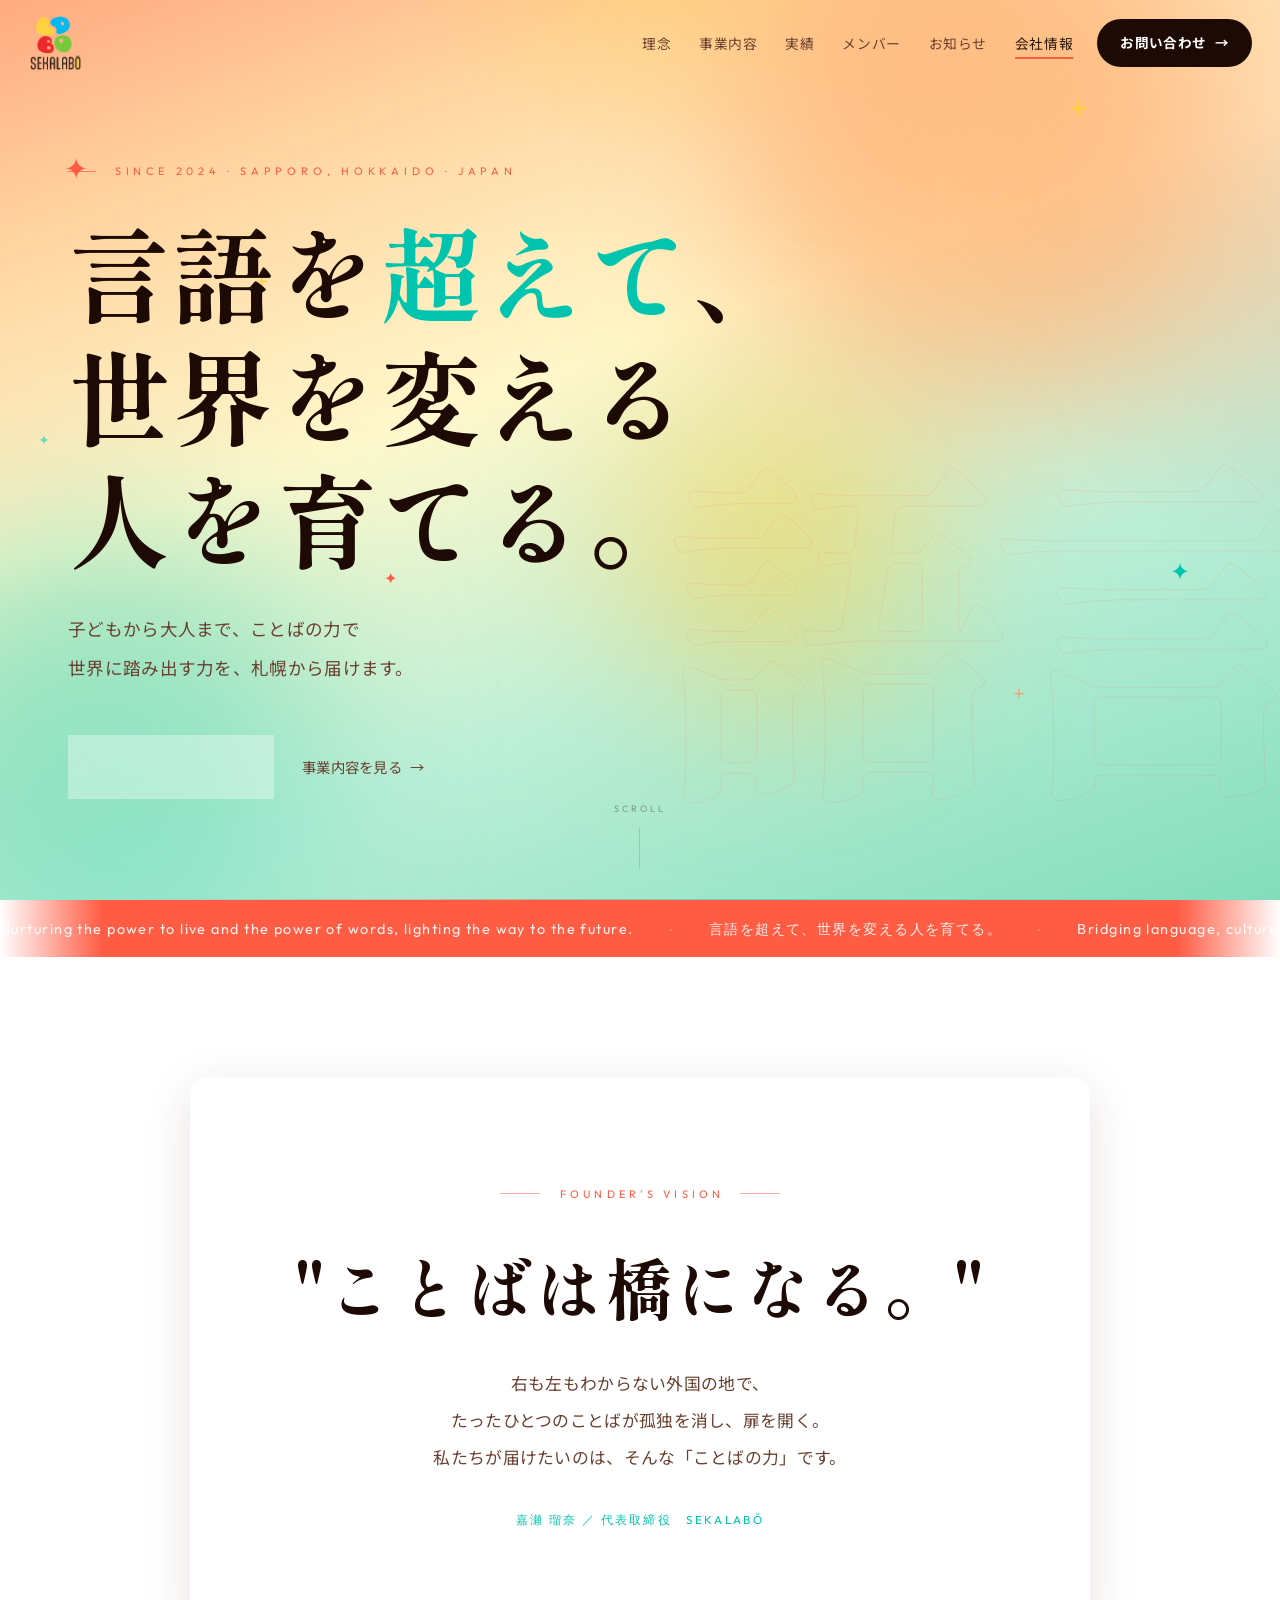
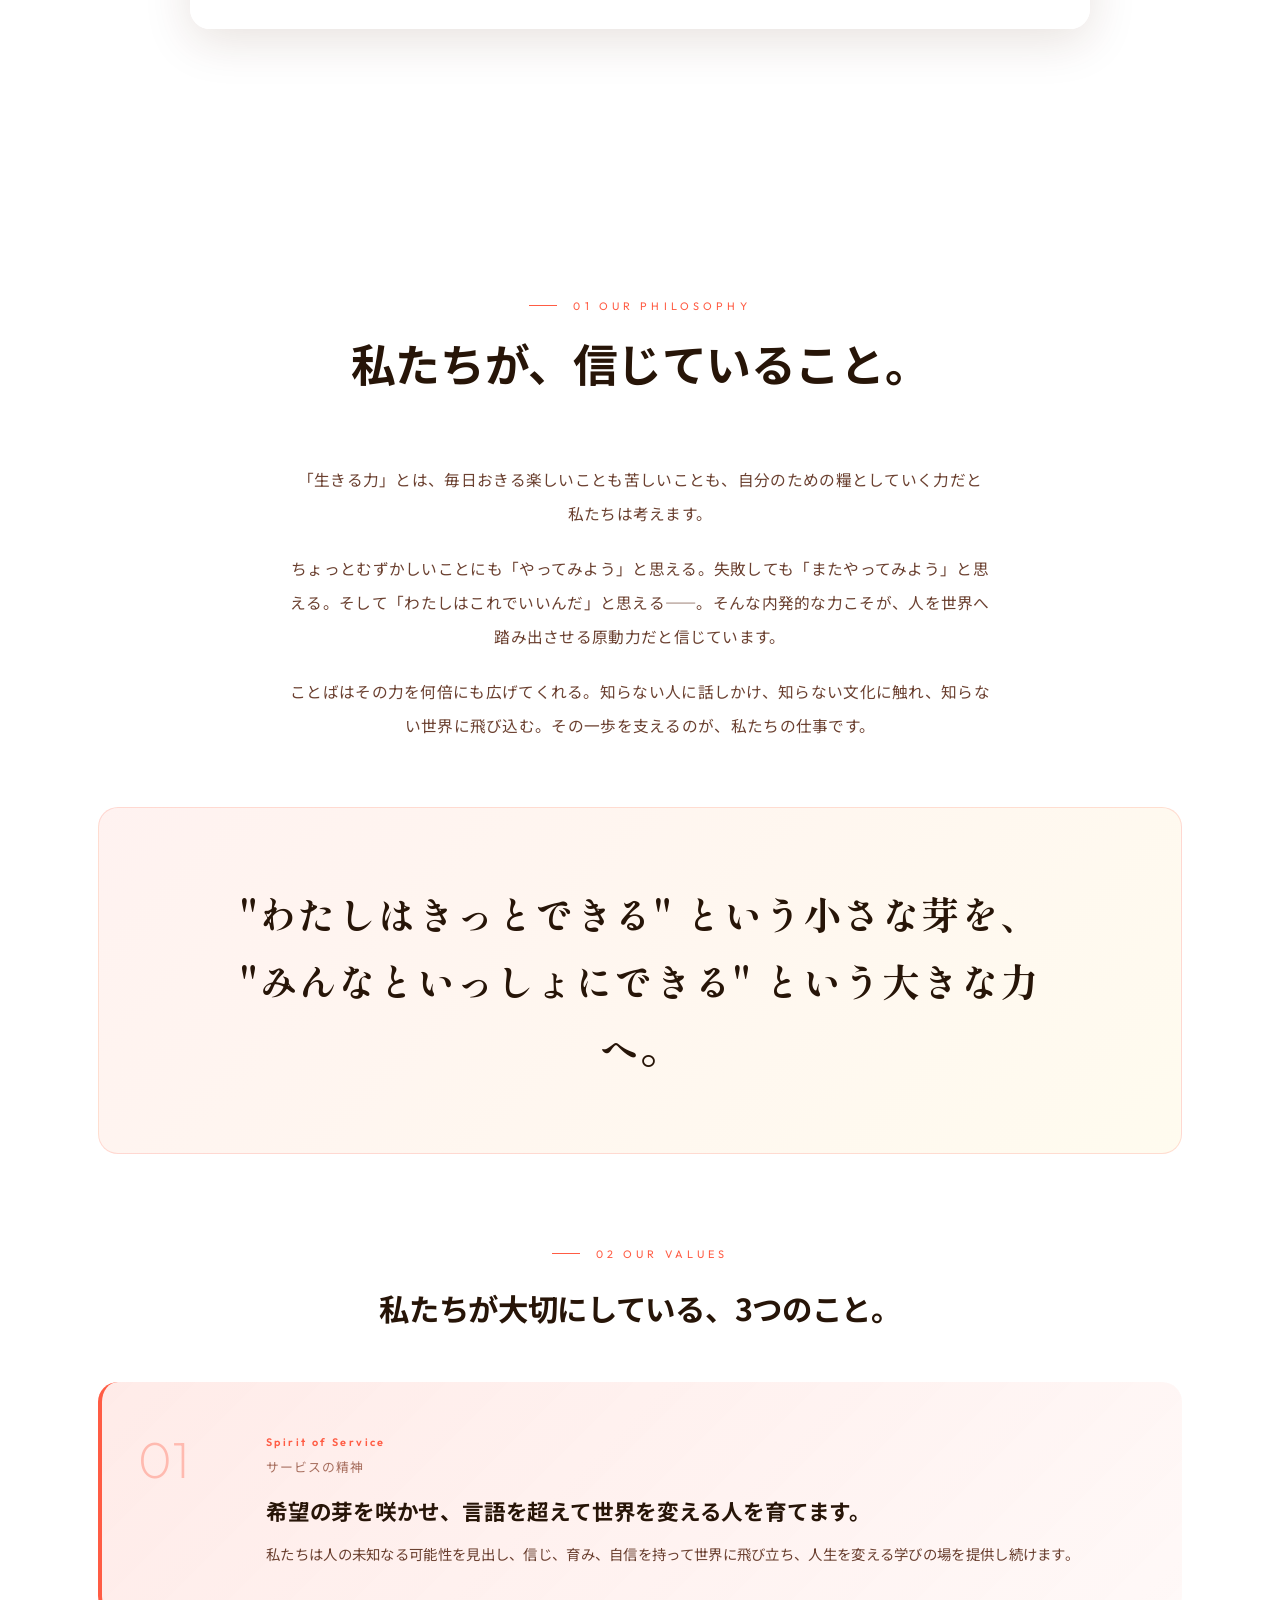
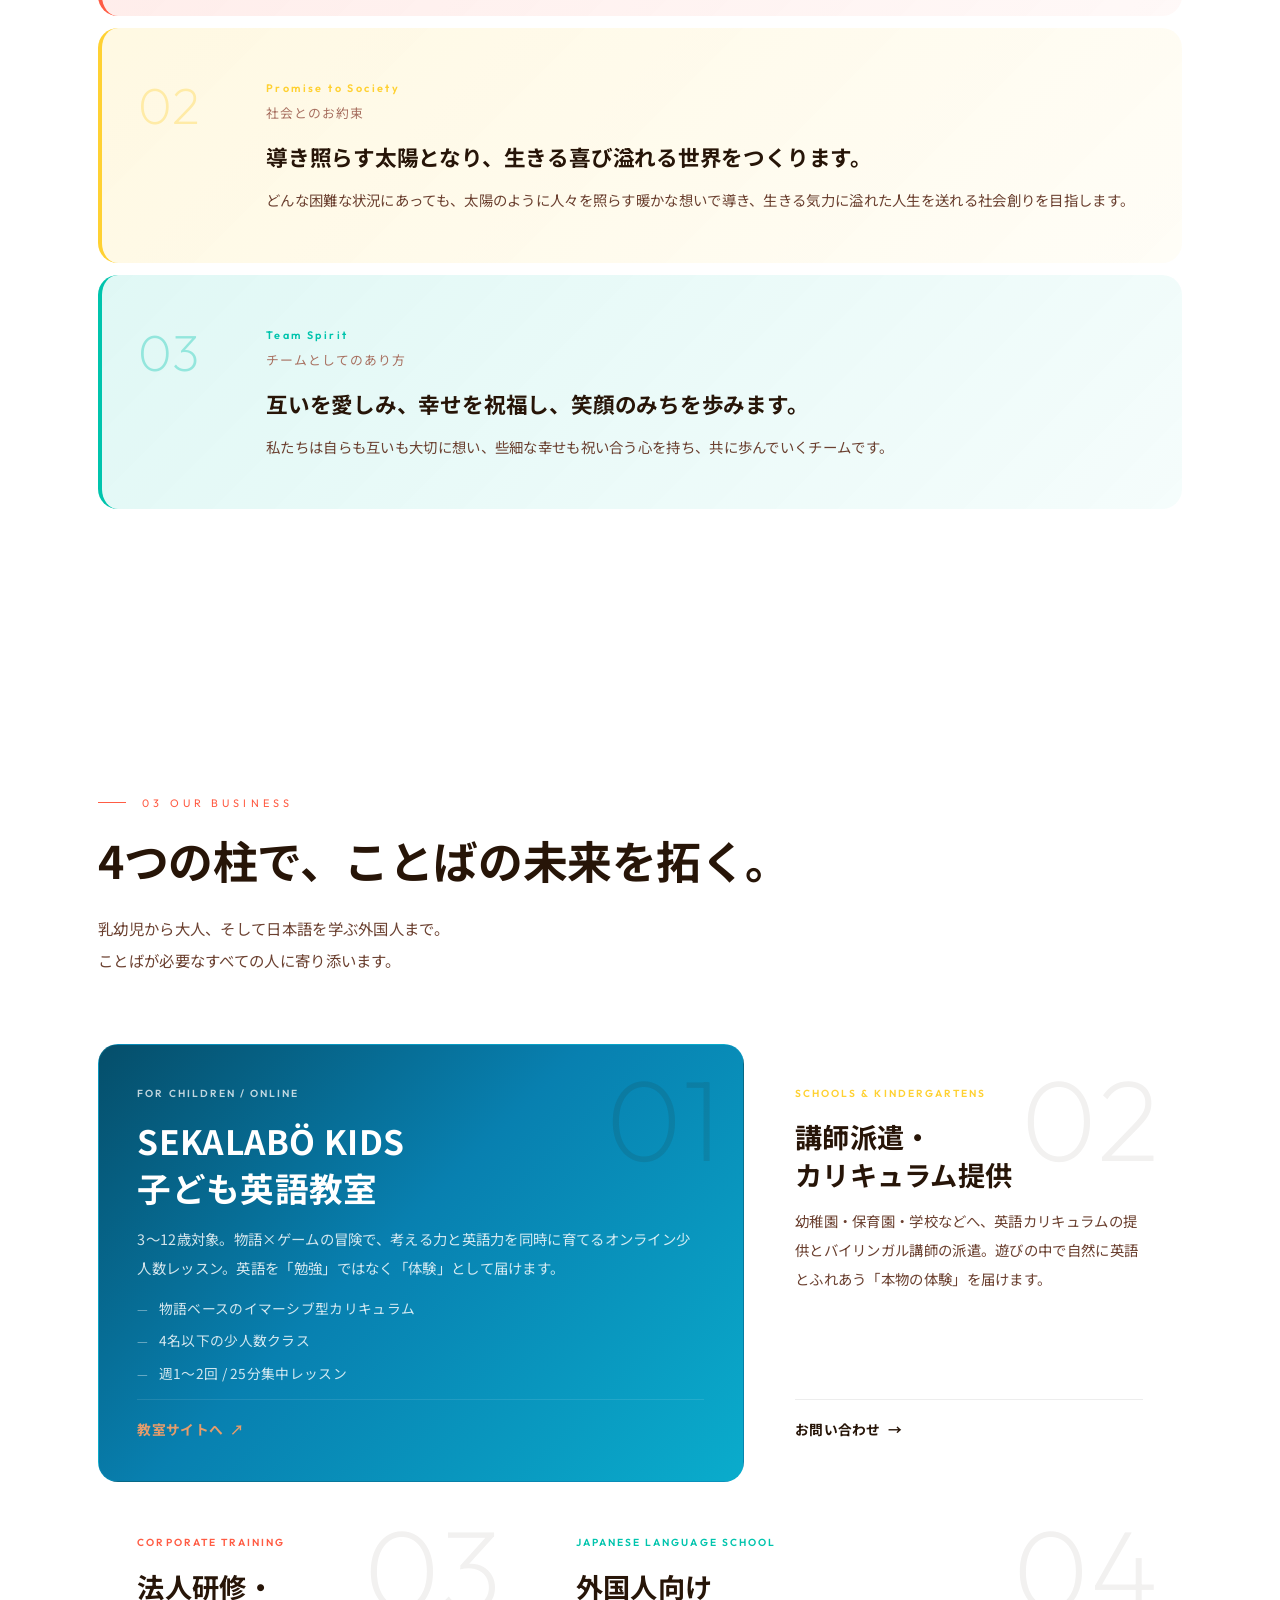
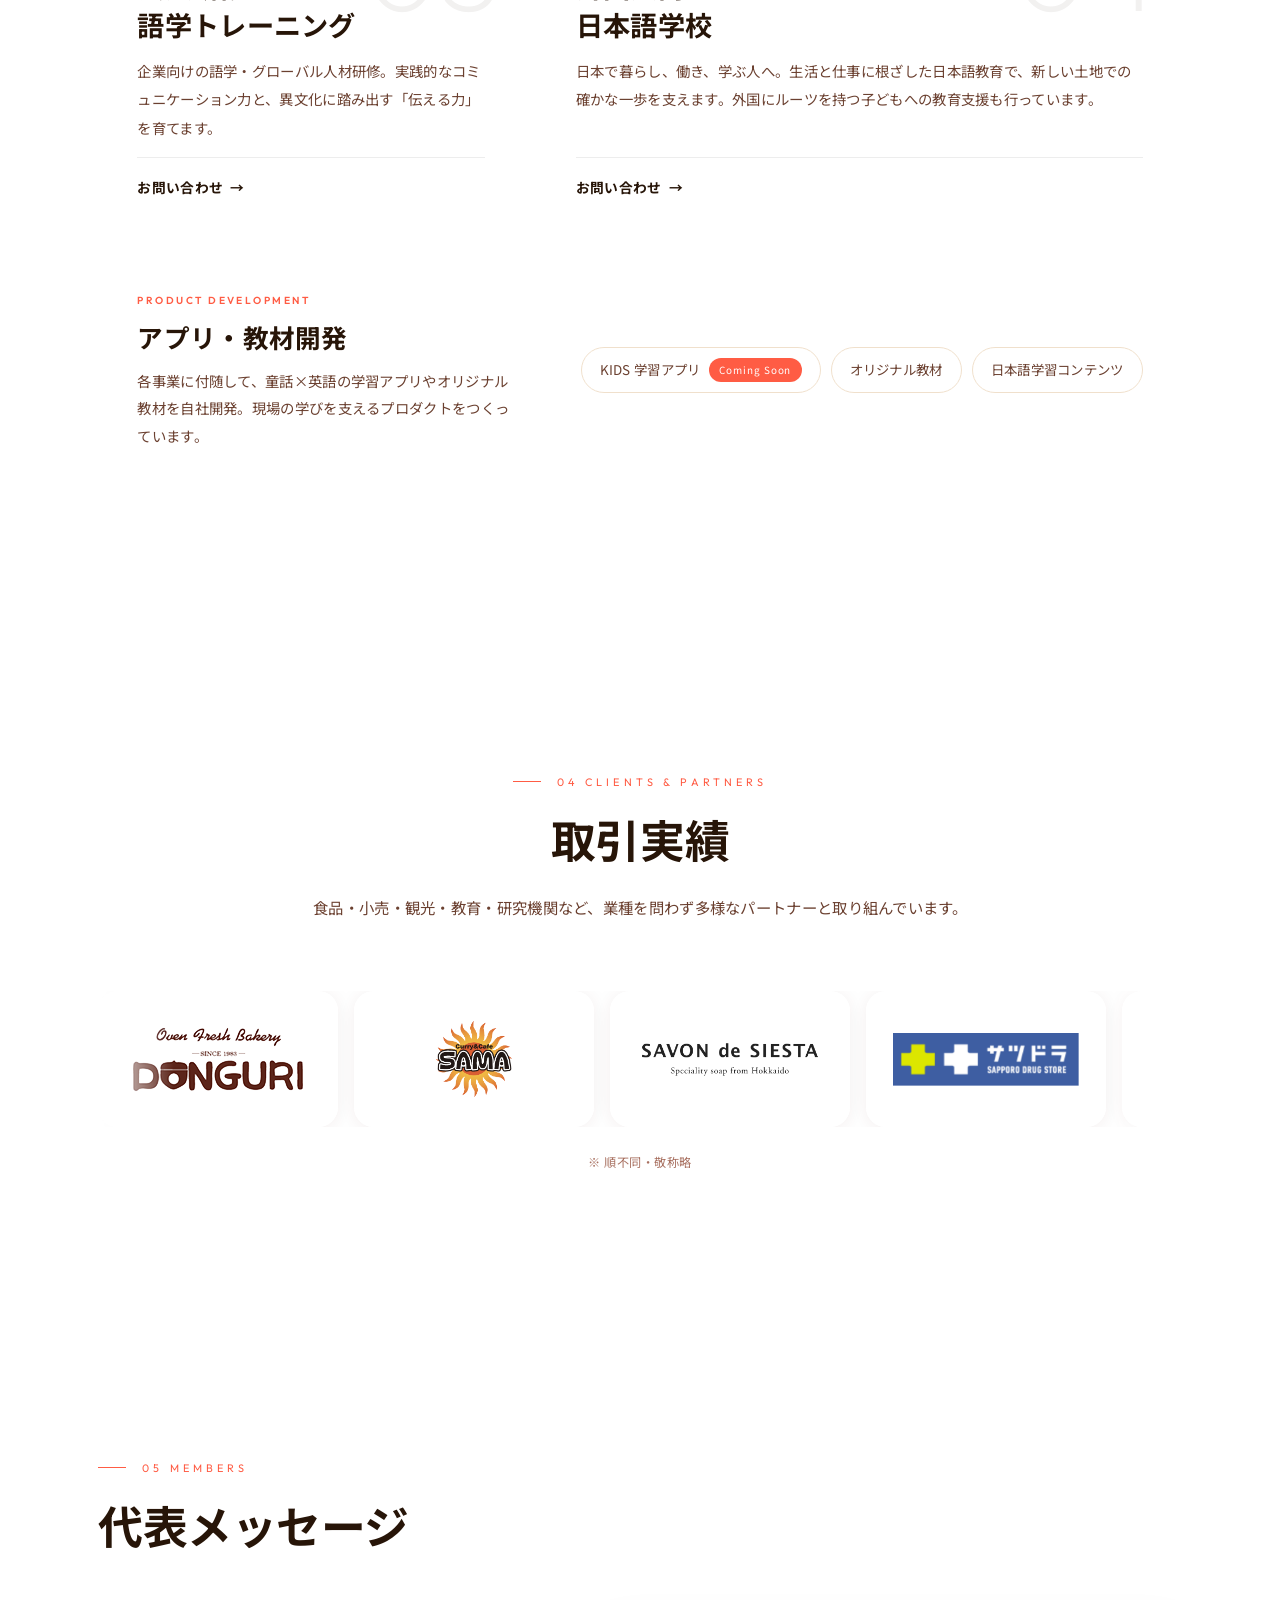
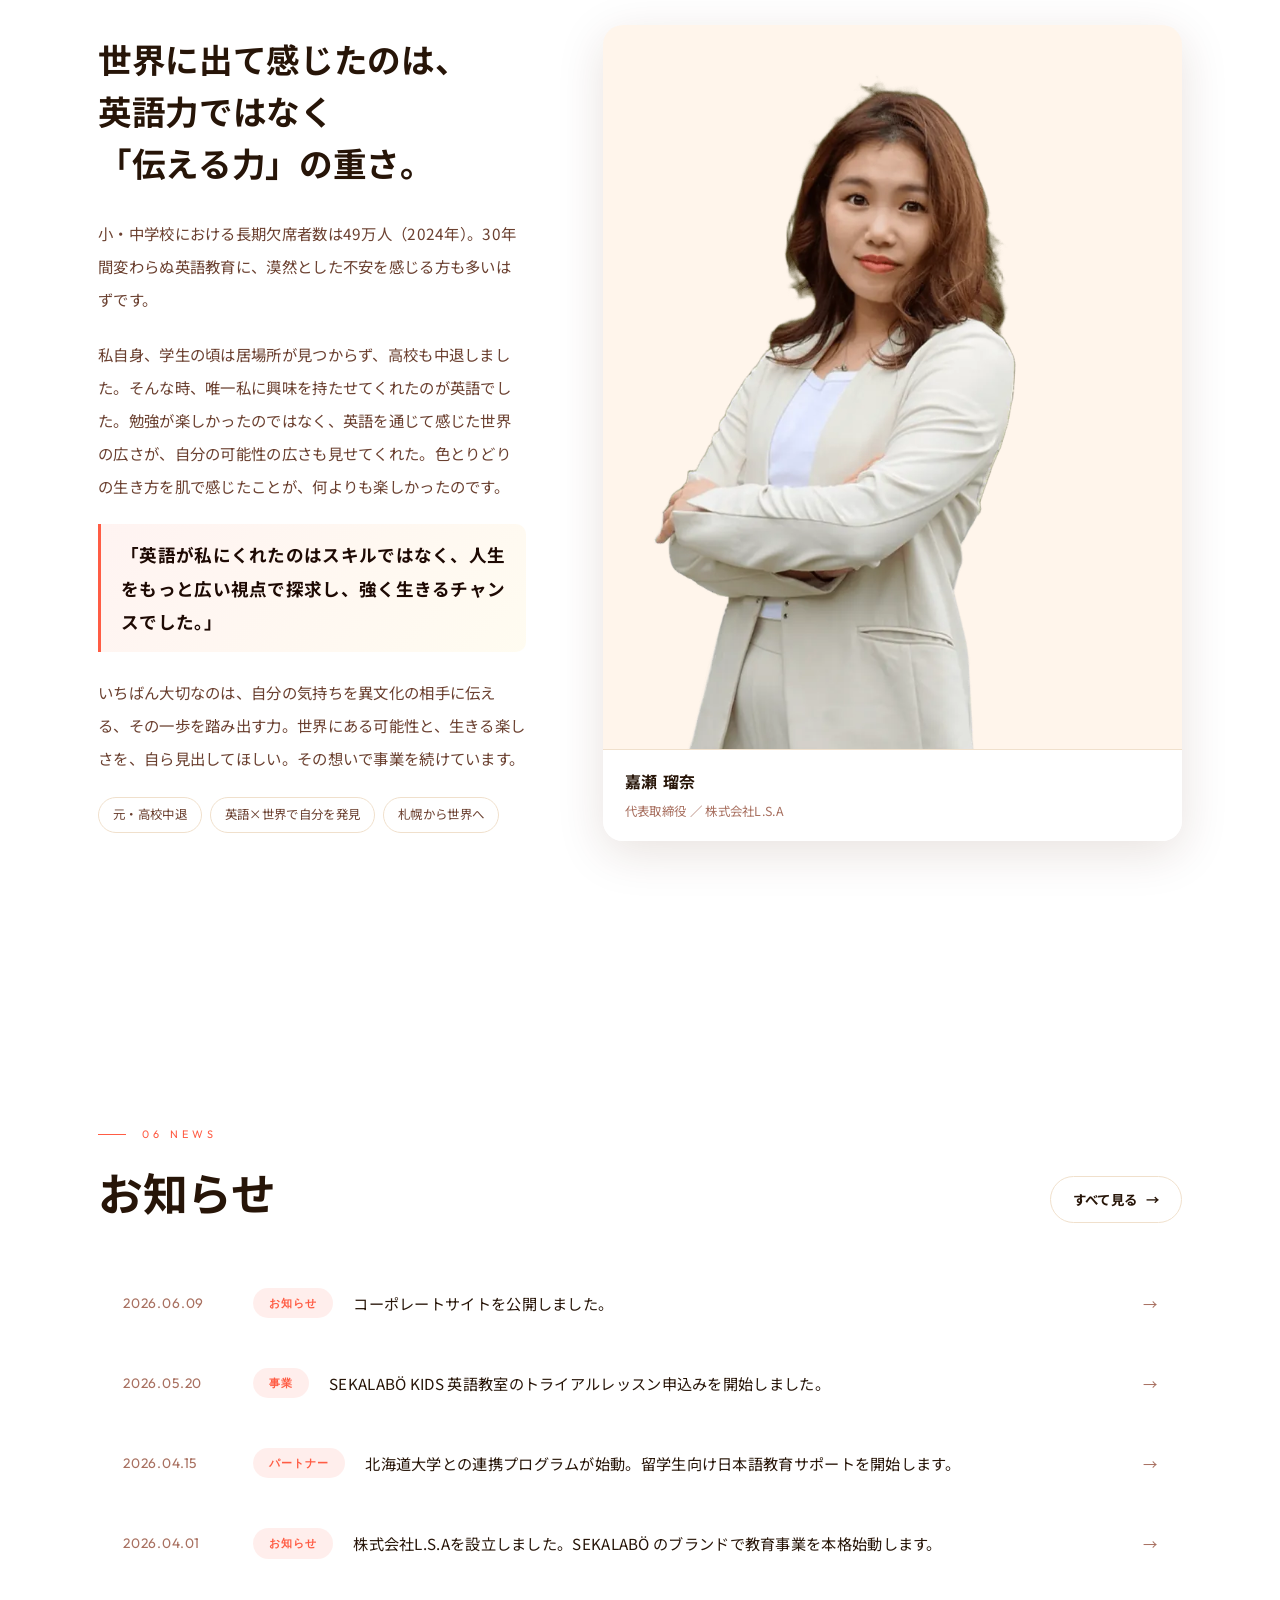
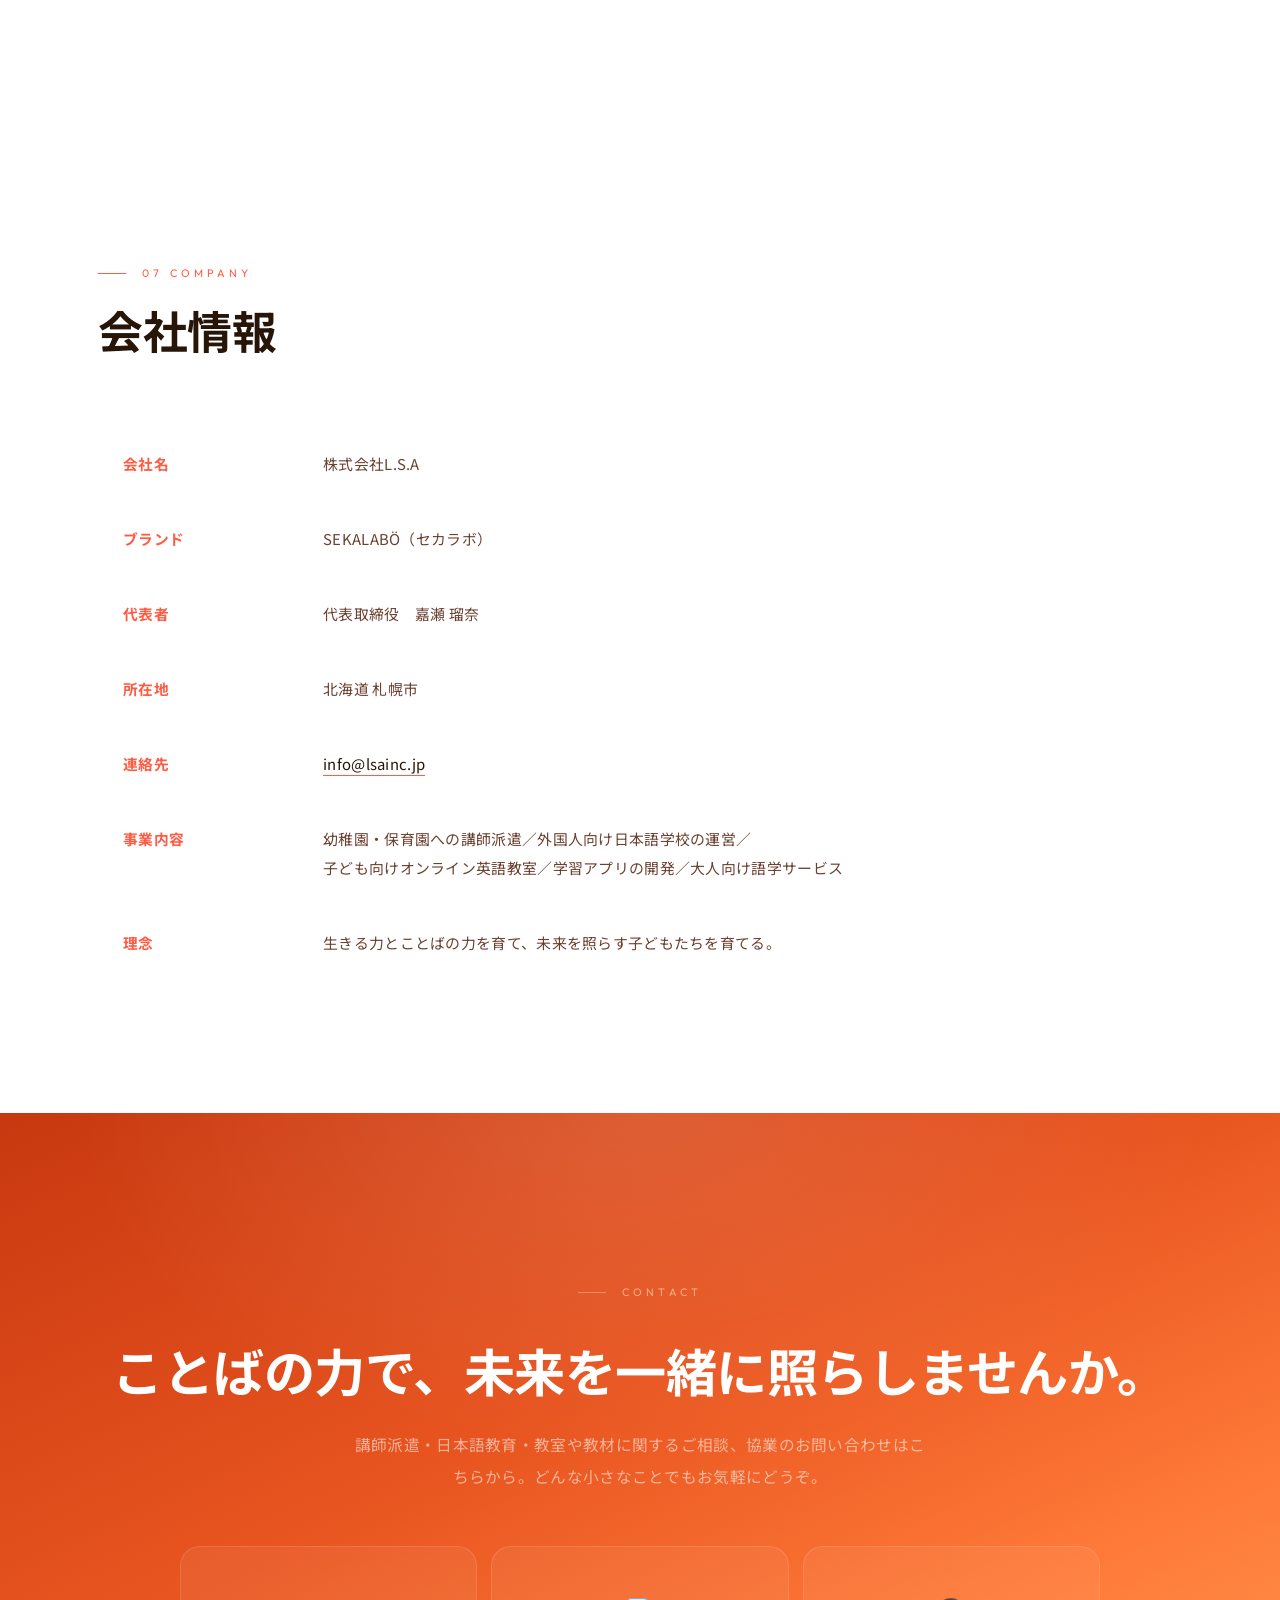
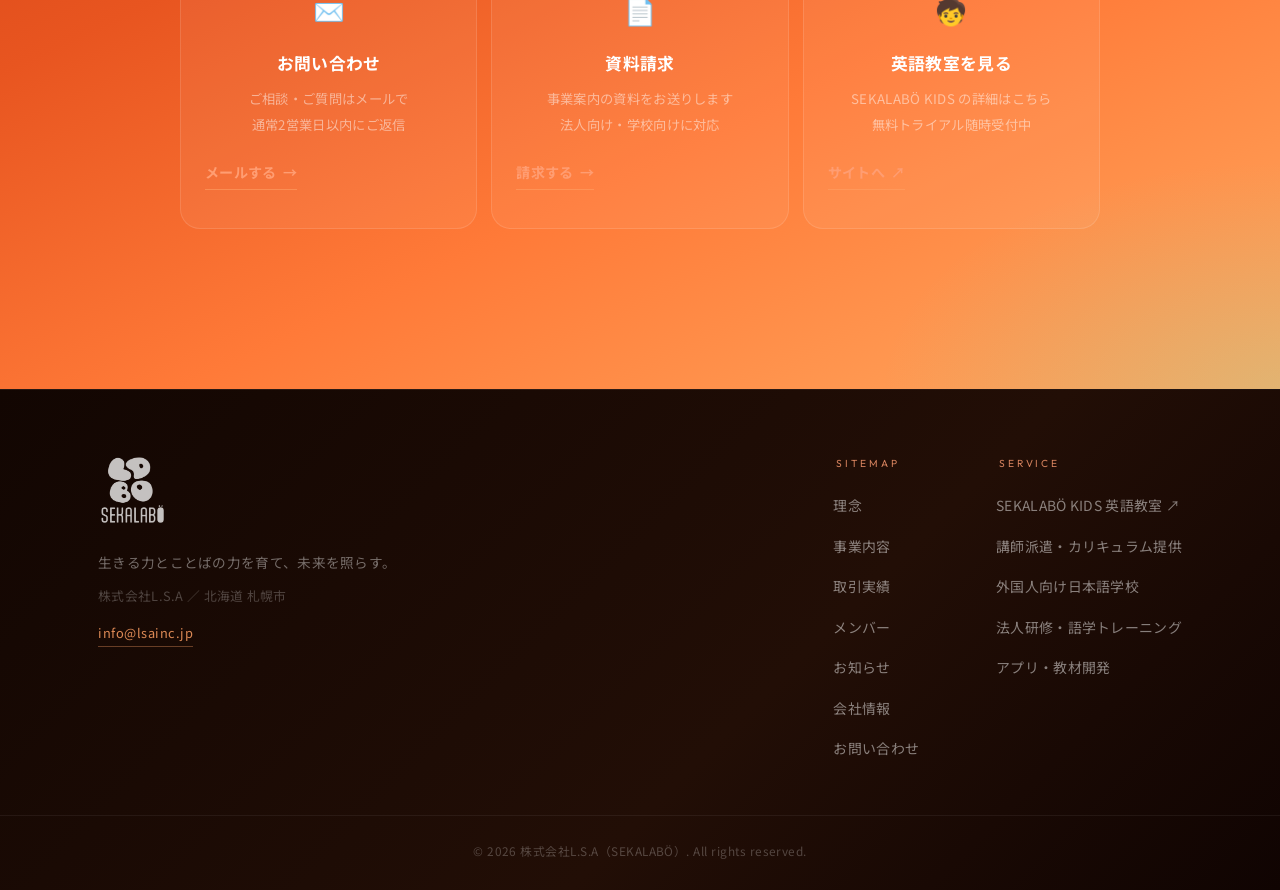
==== commit 9df43d8f: "Hero: animated blobs, floating sparkles, serif title, entrance animations - 3 animated gradient blob" ====
--- a/index.html
+++ b/index.html
@@ -85,9 +85,21 @@
 
   <!-- ========== HERO ========== -->
   <section class="hero" id="hero">
+    <!-- animated gradient blobs -->
+    <div class="hero__blob hero__blob--peach" aria-hidden="true"></div>
+    <div class="hero__blob hero__blob--mint"  aria-hidden="true"></div>
+    <div class="hero__blob hero__blob--yellow" aria-hidden="true"></div>
+    <!-- floating sparkles -->
+    <span class="hero__spark hero__spark--1" aria-hidden="true">✦</span>
+    <span class="hero__spark hero__spark--2" aria-hidden="true">+</span>
+    <span class="hero__spark hero__spark--3" aria-hidden="true">✦</span>
+    <span class="hero__spark hero__spark--4" aria-hidden="true">+</span>
+    <span class="hero__spark hero__spark--5" aria-hidden="true">✦</span>
+    <span class="hero__spark hero__spark--6" aria-hidden="true">+</span>
+    <span class="hero__spark hero__spark--7" aria-hidden="true">✦</span>
     <div class="hero__deco" aria-hidden="true">言語</div>
     <div class="hero__inner">
-      <div class="hero__copy reveal">
+      <div class="hero__copy">
         <p class="eyebrow">SINCE 2024  ·  SAPPORO, HOKKAIDO  ·  JAPAN</p>
         <h1 class="hero__title">
           <span class="hero__line">言語を<em class="hero__em">超えて</em>、</span>
--- a/style.css
+++ b/style.css
@@ -168,6 +168,78 @@
   opacity: .4;
 }
 
+/* ── Animated blobs ── */
+@keyframes blobDrift {
+  0%, 100% { transform: translate(0, 0) scale(1); }
+  33%       { transform: translate(40px, -28px) scale(1.09); }
+  66%       { transform: translate(-22px, 32px) scale(.93); }
+}
+@keyframes blobDrift2 {
+  0%, 100% { transform: translate(0, 0) scale(1); }
+  40%       { transform: translate(-38px, 22px) scale(1.11); }
+  80%       { transform: translate(24px, -18px) scale(.91); }
+}
+@keyframes blobDrift3 {
+  0%, 100% { transform: translate(0, 0) scale(1); }
+  30%       { transform: translate(16px, 36px) scale(1.06); }
+  70%       { transform: translate(-28px, -14px) scale(.95); }
+}
+
+.hero__blob {
+  position: absolute; border-radius: 50%; filter: blur(80px);
+  pointer-events: none; z-index: 0;
+}
+.hero__blob--peach {
+  width: 520px; height: 520px; top: -12%; right: 3%;
+  background: radial-gradient(circle, rgba(255,170,100,.72), rgba(255,100,50,.28));
+  animation: blobDrift 14s ease-in-out infinite;
+}
+.hero__blob--mint {
+  width: 460px; height: 460px; bottom: -8%; left: -10%;
+  background: radial-gradient(circle, rgba(109,219,184,.65), rgba(0,196,173,.22));
+  animation: blobDrift2 18s ease-in-out infinite 2.5s;
+}
+.hero__blob--yellow {
+  width: 340px; height: 340px; top: 42%; right: 26%;
+  background: radial-gradient(circle, rgba(255,209,50,.58), rgba(255,160,60,.2));
+  animation: blobDrift3 11s ease-in-out infinite 5s;
+}
+
+/* ── Floating sparkles ── */
+@keyframes sparkFloat {
+  0%, 100% { transform: translateY(0) rotate(0deg) scale(1); opacity: .55; }
+  50%       { transform: translateY(-22px) rotate(18deg) scale(1.2); opacity: .9; }
+}
+@keyframes sparkFloat2 {
+  0%, 100% { transform: translateY(0) rotate(0deg); opacity: .4; }
+  50%       { transform: translateY(18px) rotate(-20deg) scale(.8); opacity: .7; }
+}
+
+.hero__spark {
+  position: absolute; pointer-events: none; z-index: 1;
+  font-style: normal; line-height: 1; user-select: none;
+}
+.hero__spark--1 { top: 17%; left: 5%;  font-size: 1.8rem; color: var(--coral);  animation: sparkFloat  5.5s ease-in-out infinite; }
+.hero__spark--2 { top: 30%; left: 20%; font-size: 1.3rem; color: var(--yellow); animation: sparkFloat2 7s   ease-in-out infinite .7s; }
+.hero__spark--3 { top: 62%; right: 7%; font-size: 1.5rem; color: var(--teal);   animation: sparkFloat  8.5s ease-in-out infinite 1.5s; }
+.hero__spark--4 { bottom: 22%; right: 20%; font-size: 1.1rem; color: var(--peach); animation: sparkFloat2 6.5s ease-in-out infinite 2.2s; }
+.hero__spark--5 { top: 48%; left: 3%;  font-size: .9rem;  color: var(--mint);   animation: sparkFloat  9.5s ease-in-out infinite 3s; }
+.hero__spark--6 { top: 10%; right: 15%; font-size: 2rem;  color: var(--yellow); animation: sparkFloat2 7.5s ease-in-out infinite 3.8s; }
+.hero__spark--7 { bottom: 35%; left: 30%; font-size: 1rem; color: var(--coral); animation: sparkFloat  6s   ease-in-out infinite 4.5s; }
+
+/* ── Hero text entrance animations ── */
+@keyframes heroIn {
+  from { opacity: 0; transform: translateY(36px); }
+  to   { opacity: 1; transform: translateY(0); }
+}
+
+.hero__copy .eyebrow                { animation: heroIn .9s var(--ease)  .1s both; }
+.hero__copy .hero__line:nth-child(1){ animation: heroIn 1.1s var(--ease) .35s both; }
+.hero__copy .hero__line:nth-child(2){ animation: heroIn 1.1s var(--ease) .55s both; }
+.hero__copy .hero__line:nth-child(3){ animation: heroIn 1.1s var(--ease) .75s both; }
+.hero__copy .hero__lead             { animation: heroIn .9s var(--ease)  1.05s both; }
+.hero__copy .hero__actions          { animation: heroIn .9s var(--ease)  1.3s both; }
+
 .hero__deco {
   position: absolute; right: -3%; top: 50%; transform: translateY(-50%);
   z-index: 1; pointer-events: none; user-select: none;
@@ -177,13 +249,14 @@
   -webkit-text-stroke: 1px rgba(255,92,68,.12);
   text-stroke: 1px rgba(255,92,68,.12);
   writing-mode: vertical-rl;
+  animation: heroIn 1.4s var(--ease) .6s both;
 }
 
 .hero__inner {
   position: relative; z-index: 2;
   width: min(100%, 1200px); margin-inline: auto; padding-inline: 28px;
 }
-.hero__copy { max-width: 820px; }
+.hero__copy { max-width: 860px; }
 .hero__line { display: block; }
 .hero__em { font-style: normal; color: var(--teal); }
 
@@ -196,13 +269,13 @@
 .eyebrow::before { content: ""; width: 28px; height: 1px; background: var(--coral); opacity: .7; flex-shrink: 0; }
 
 .hero__title {
-  font-family: var(--sans); font-weight: 700;
-  font-size: clamp(2.6rem, 6.5vw, 5.2rem);
-  line-height: 1.3; letter-spacing: -.01em; color: var(--dark);
+  font-family: var(--serif); font-weight: 700;
+  font-size: clamp(3.2rem, 8vw, 6.8rem);
+  line-height: 1.2; letter-spacing: .02em; color: var(--dark);
 }
 .hero__lead {
-  margin: 28px 0 44px;
-  color: var(--ink-soft); font-size: clamp(.9rem, 1.6vw, 1.05rem); line-height: 2.1;
+  margin: 32px 0 48px;
+  color: var(--ink-soft); font-size: clamp(.95rem, 1.7vw, 1.1rem); line-height: 2.2;
 }
 .hero__actions { display: flex; align-items: center; gap: 28px; flex-wrap: wrap; }
 .hero__sub-link {
@@ -402,10 +475,10 @@
 }
 .bento:hover { transform: translateY(-5px); box-shadow: var(--shadow-md); }
 .bento--kids {
-  background: linear-gradient(135deg, #1A0804 0%, #2E1208 50%, #4A1A08 100%);
-  border-color: rgba(255,92,68,.2);
-}
-.bento--kids:hover { box-shadow: 0 16px 56px rgba(80,20,0,.28); }
+  background: linear-gradient(135deg, #054E6A 0%, #0880B0 45%, #0AACCC 100%);
+  border-color: rgba(10,172,204,.25);
+}
+.bento--kids:hover { box-shadow: 0 16px 56px rgba(5,78,106,.32); }
 .bento--app { flex-direction: row; align-items: center; gap: clamp(24px, 5vw, 60px); }
 
 .bento__num {
@@ -420,19 +493,19 @@
 .bento__tag { font-family: var(--latin); font-size: .64rem; font-weight: 600; letter-spacing: .2em; color: var(--coral); }
 .bento--teacher .bento__tag  { color: var(--yellow); }
 .bento--japanese .bento__tag { color: var(--teal); }
-.bento--kids .bento__tag { color: rgba(255,160,100,.8); }
+.bento--kids .bento__tag { color: rgba(255,255,255,.75); }
 
 .bento__title { font-family: var(--sans); font-weight: 700; font-size: clamp(1.2rem, 2.5vw, 1.7rem); line-height: 1.4; color: var(--ink); }
 .bento--kids .bento__title { color: var(--white); font-size: clamp(1.4rem, 3vw, 2.1rem); }
 .bento__desc { color: var(--ink-soft); font-size: .9rem; line-height: 2; }
-.bento--kids .bento__desc { color: rgba(255,255,255,.5); }
+.bento--kids .bento__desc { color: rgba(255,255,255,.82); }
 
 .bento__list { display: flex; flex-direction: column; gap: 9px; }
 .bento__list li {
-  font-size: .86rem; line-height: 1.7; color: rgba(255,255,255,.48);
+  font-size: .86rem; line-height: 1.7; color: rgba(255,255,255,.82);
   display: flex; align-items: flex-start; gap: 10px;
 }
-.bento__list li::before { content: "—"; color: var(--peach); flex-shrink: 0; font-size: .75rem; margin-top: .15em; }
+.bento__list li::before { content: "—"; color: rgba(255,255,255,.5); flex-shrink: 0; font-size: .75rem; margin-top: .15em; }
 
 .bento__link {
   display: inline-flex; align-items: center; gap: 5px; font-size: .86rem; font-weight: 700;
@@ -546,13 +619,13 @@
 .contact {
   position: relative; padding: clamp(88px, 13vw, 160px) 0;
   text-align: center; overflow: hidden; color: var(--white);
-  background: linear-gradient(155deg, #1A0804 0%, #3A1208 35%, #6A2008 68%, #3A1208 100%);
+  background: linear-gradient(155deg, #C83810 0%, #E85520 38%, #FF7A38 65%, #FFAA60 100%);
 }
 .contact::before {
   content: ""; position: absolute; inset: 0;
   background:
-    radial-gradient(80% 70% at 50% 110%, rgba(255,160,60,.3),  transparent 58%),
-    radial-gradient(60% 50% at 0%   20%, rgba(109,219,184,.16), transparent 52%);
+    radial-gradient(80% 70% at 50% 0%,   rgba(255,255,255,.12), transparent 55%),
+    radial-gradient(60% 50% at 100% 100%, rgba(109,219,184,.2),  transparent 52%);
 }
 .contact__inner { position: relative; z-index: 1; }
 .contact__title { font-family: var(--sans); font-weight: 700; font-size: clamp(1.8rem, 4.5vw, 3.2rem); line-height: 1.4; letter-spacing: -.01em; color: var(--white); margin: 16px 0 22px; }
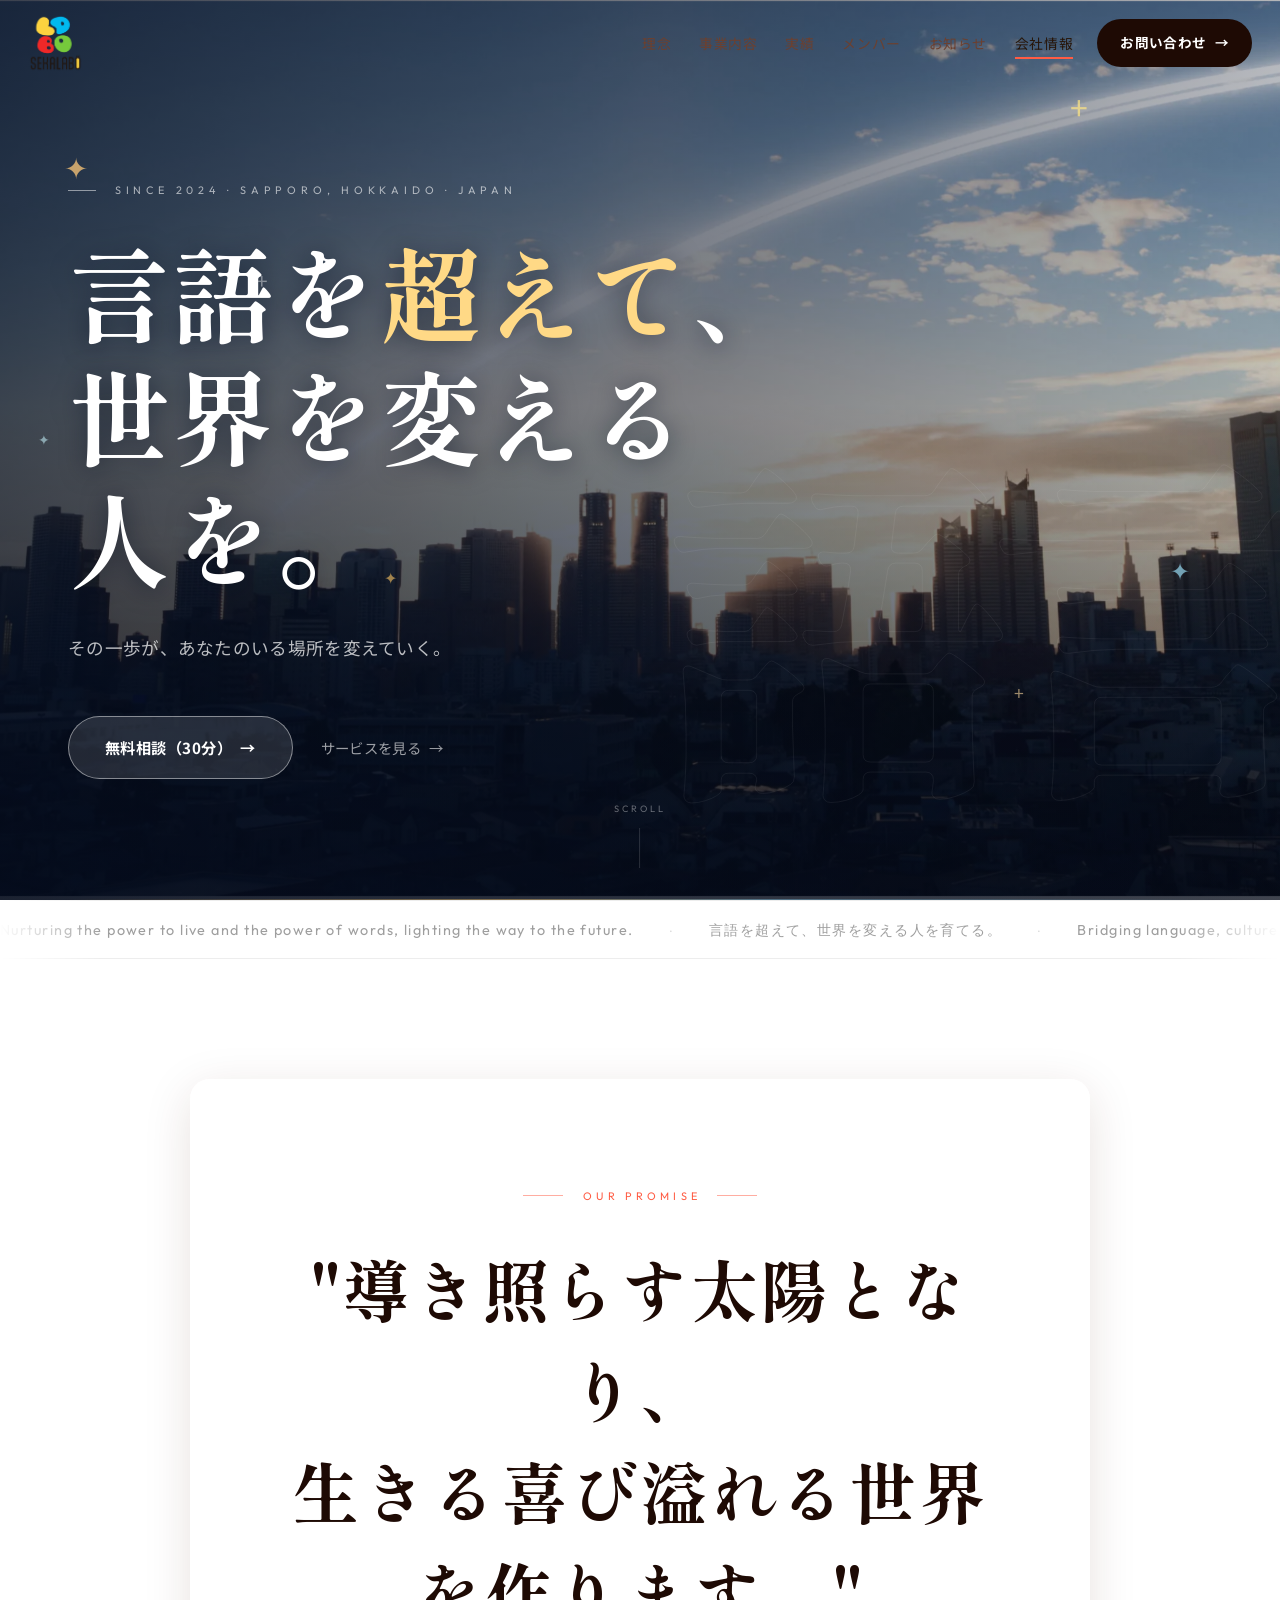
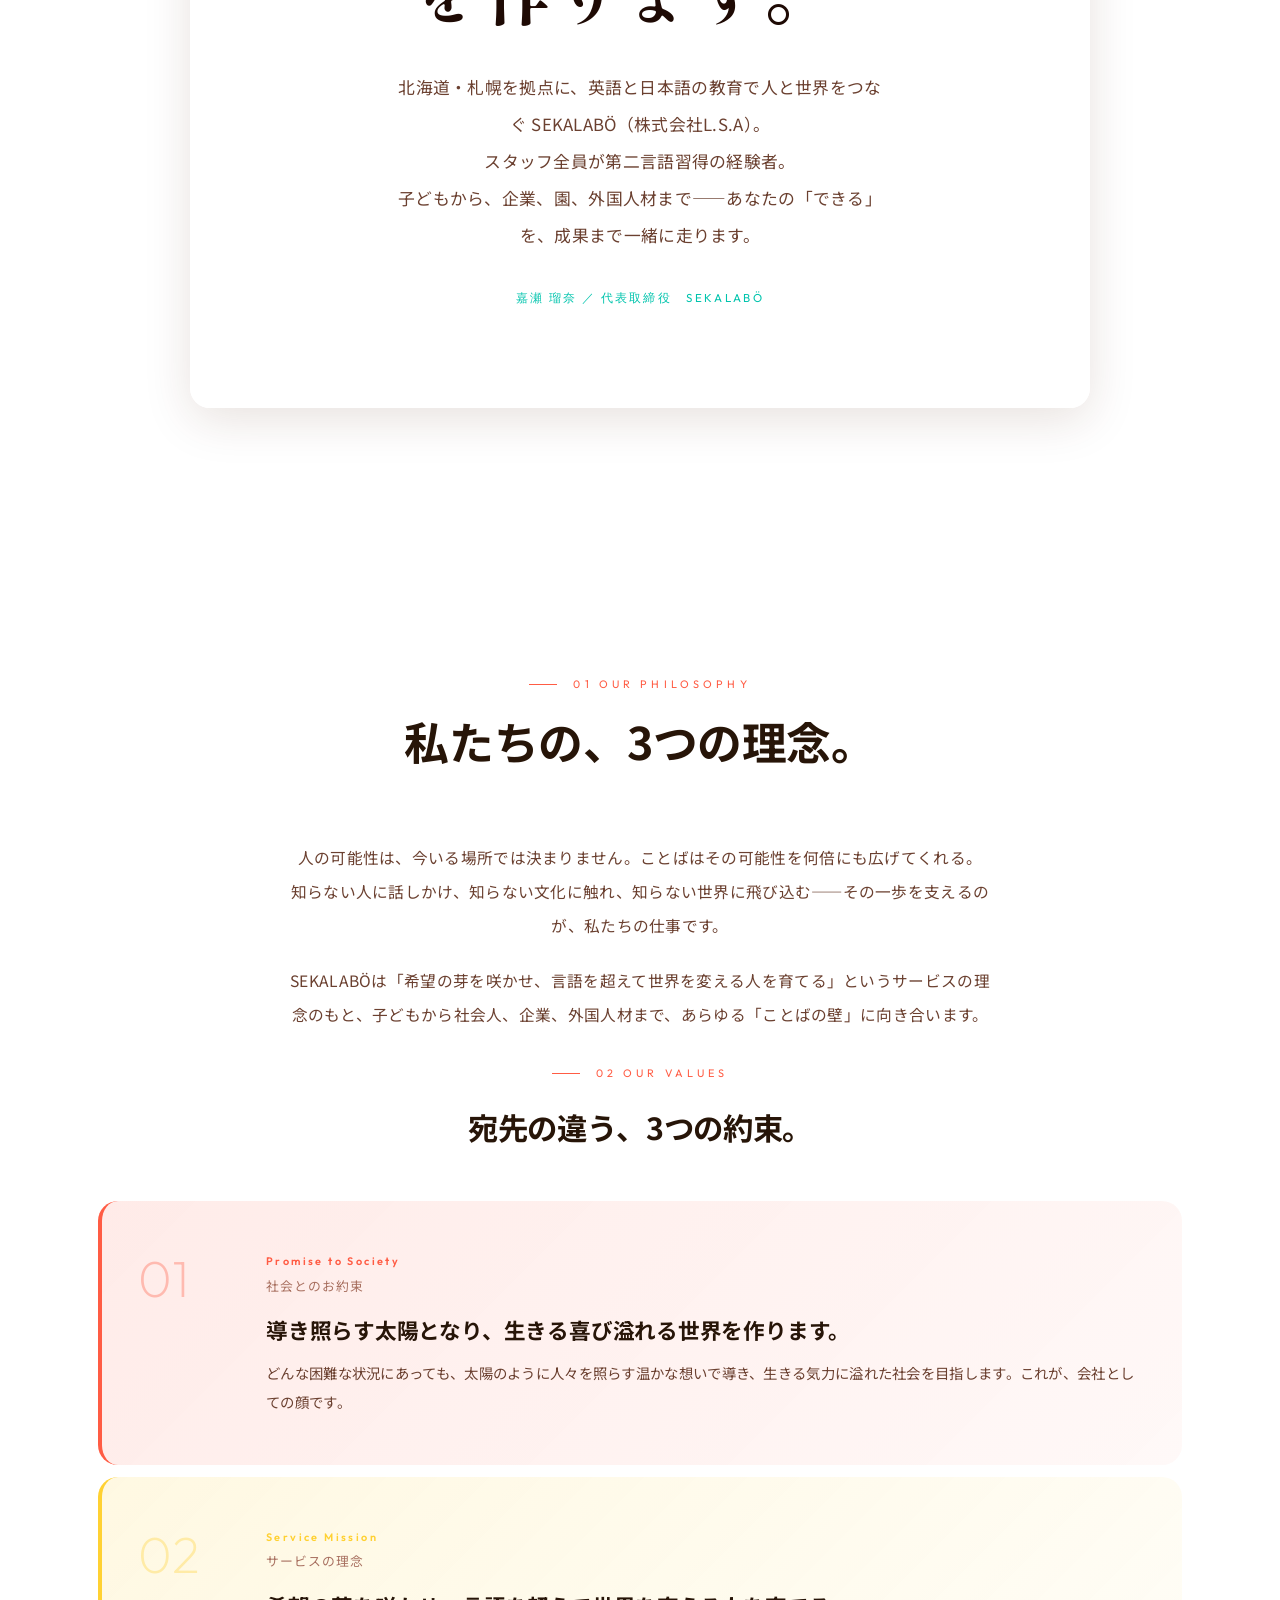
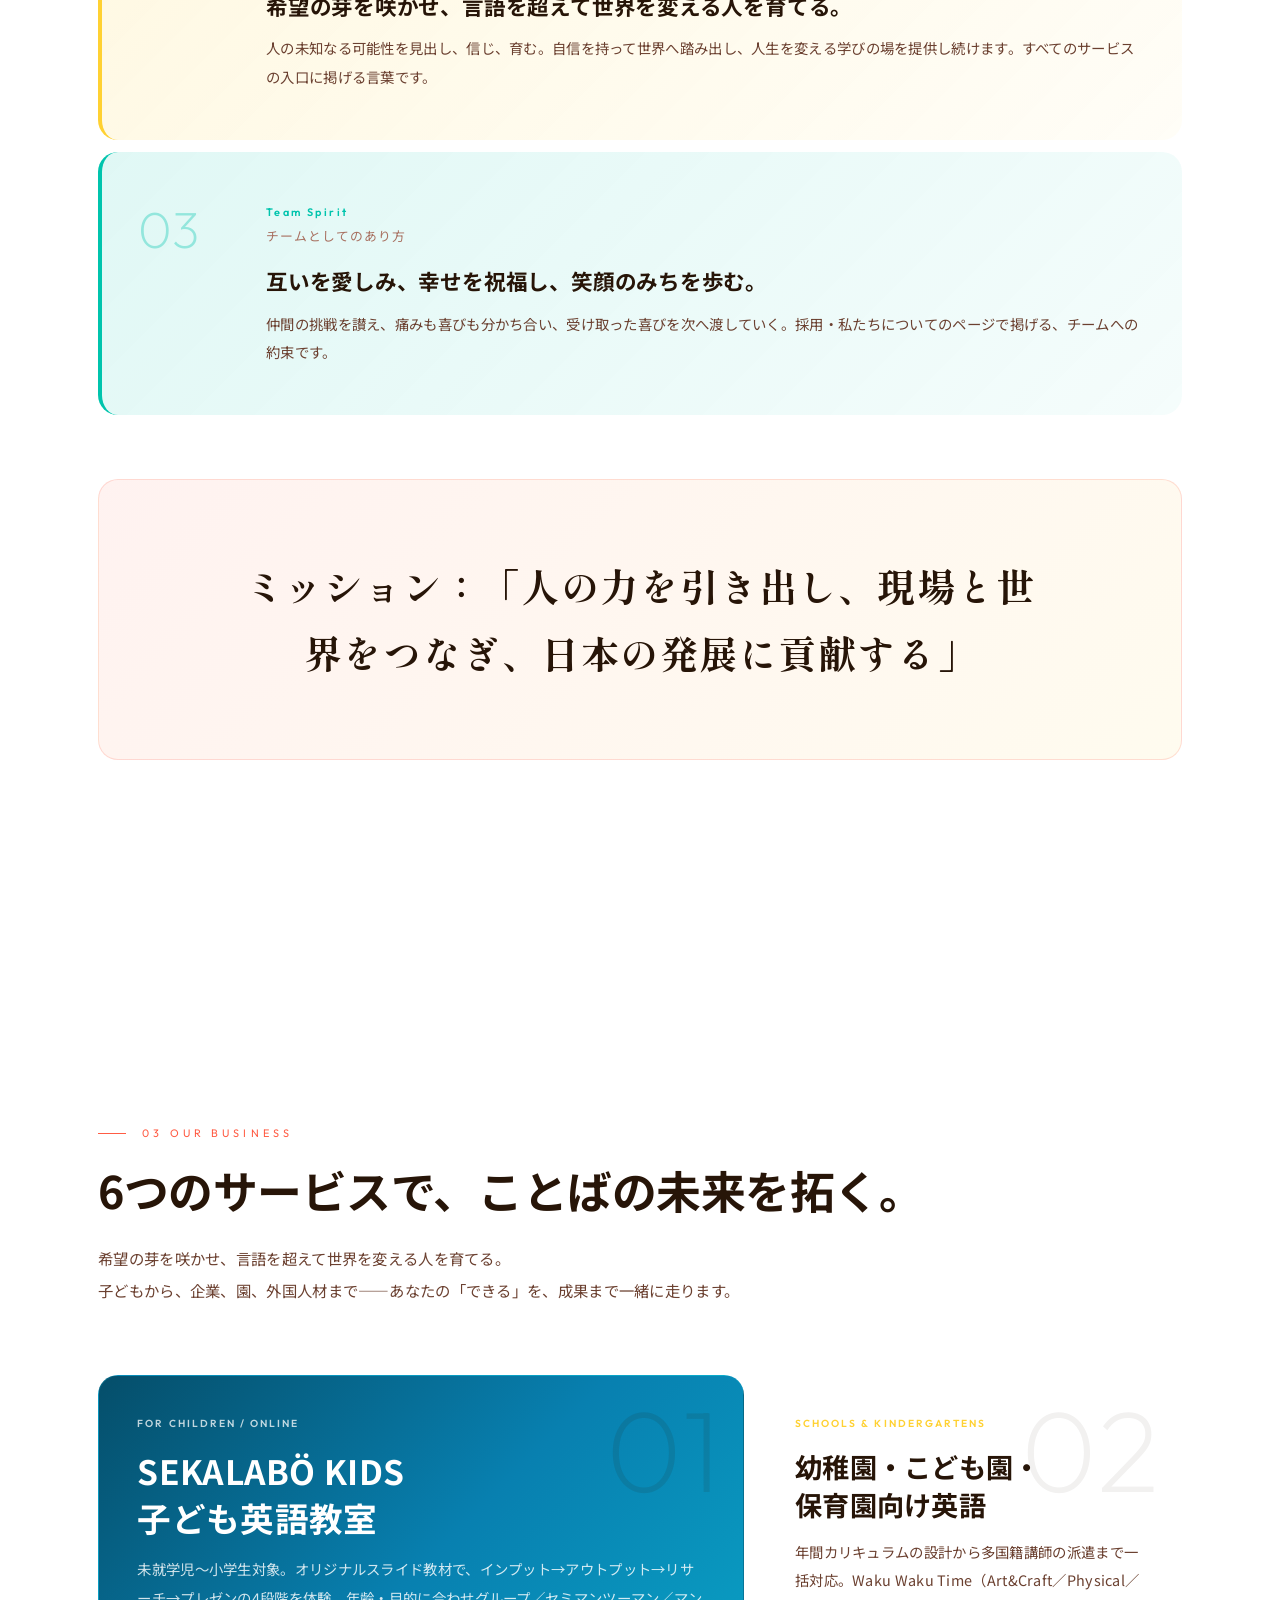
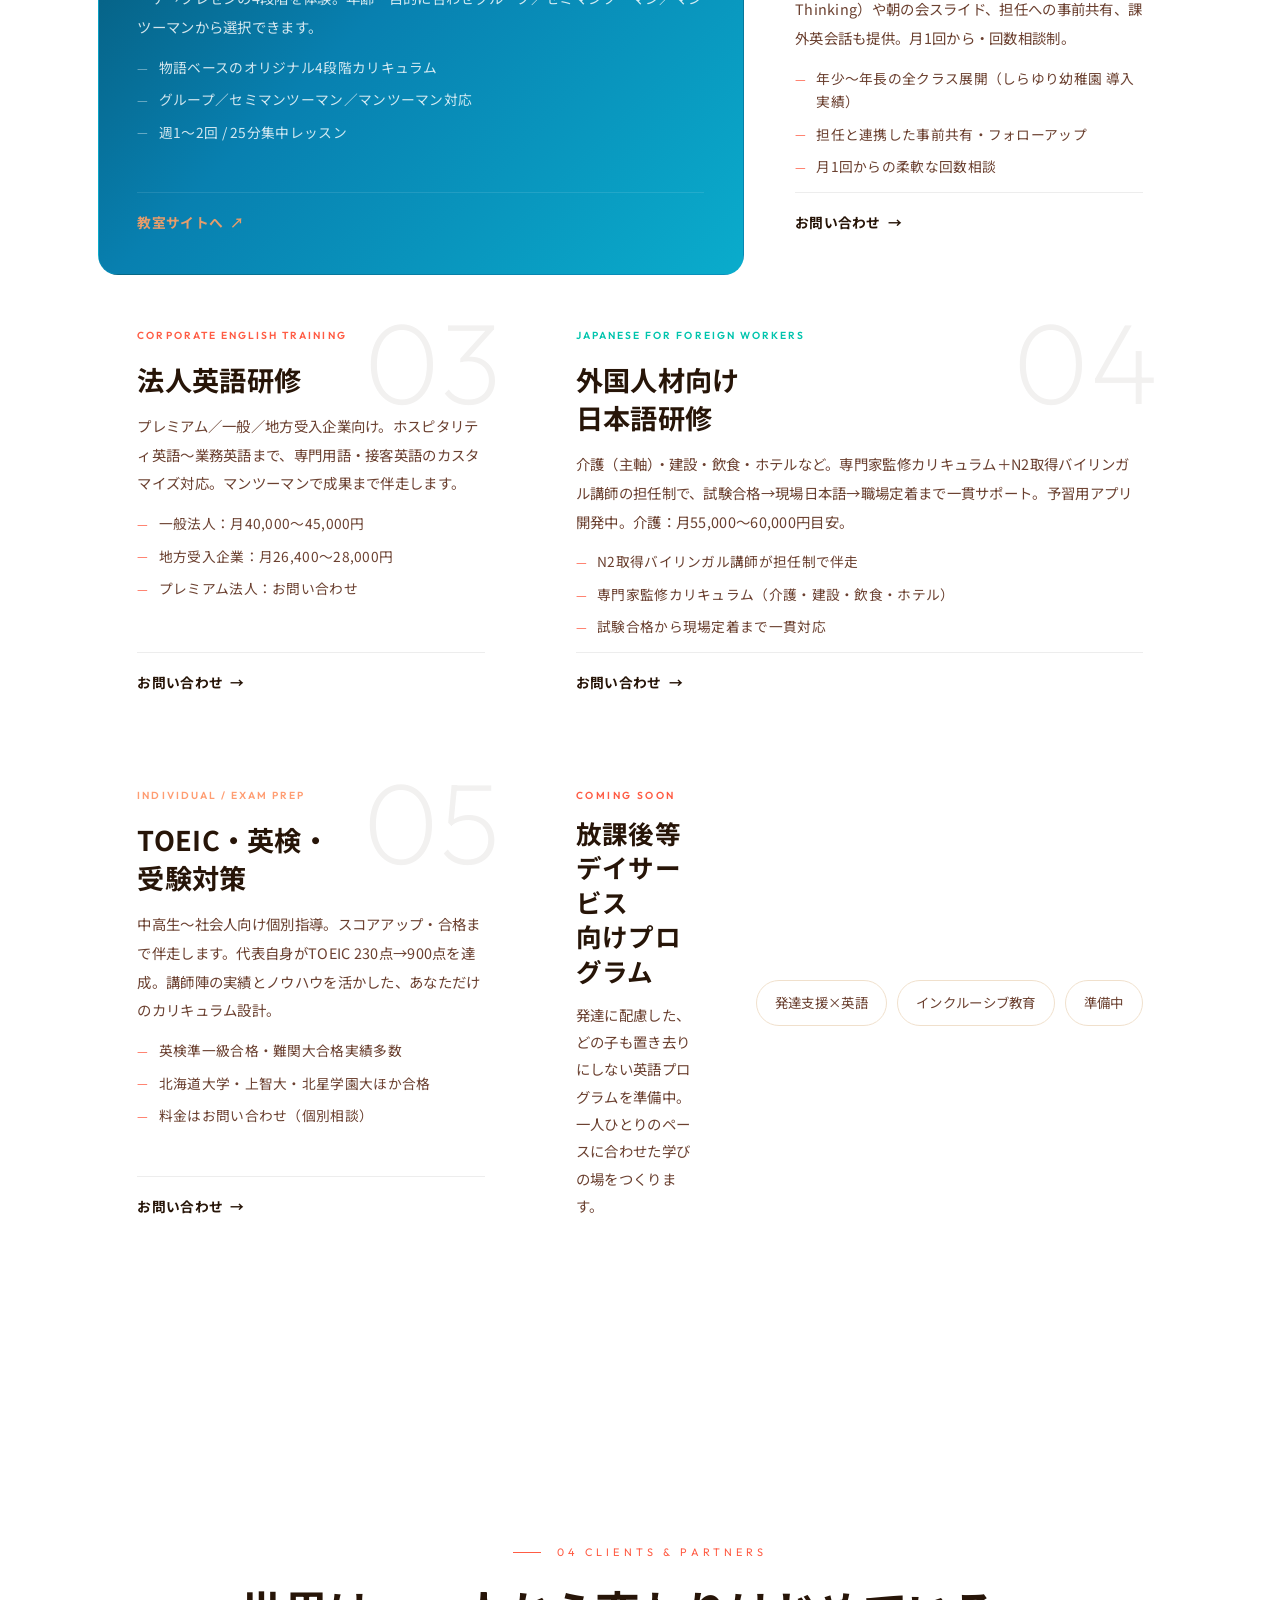
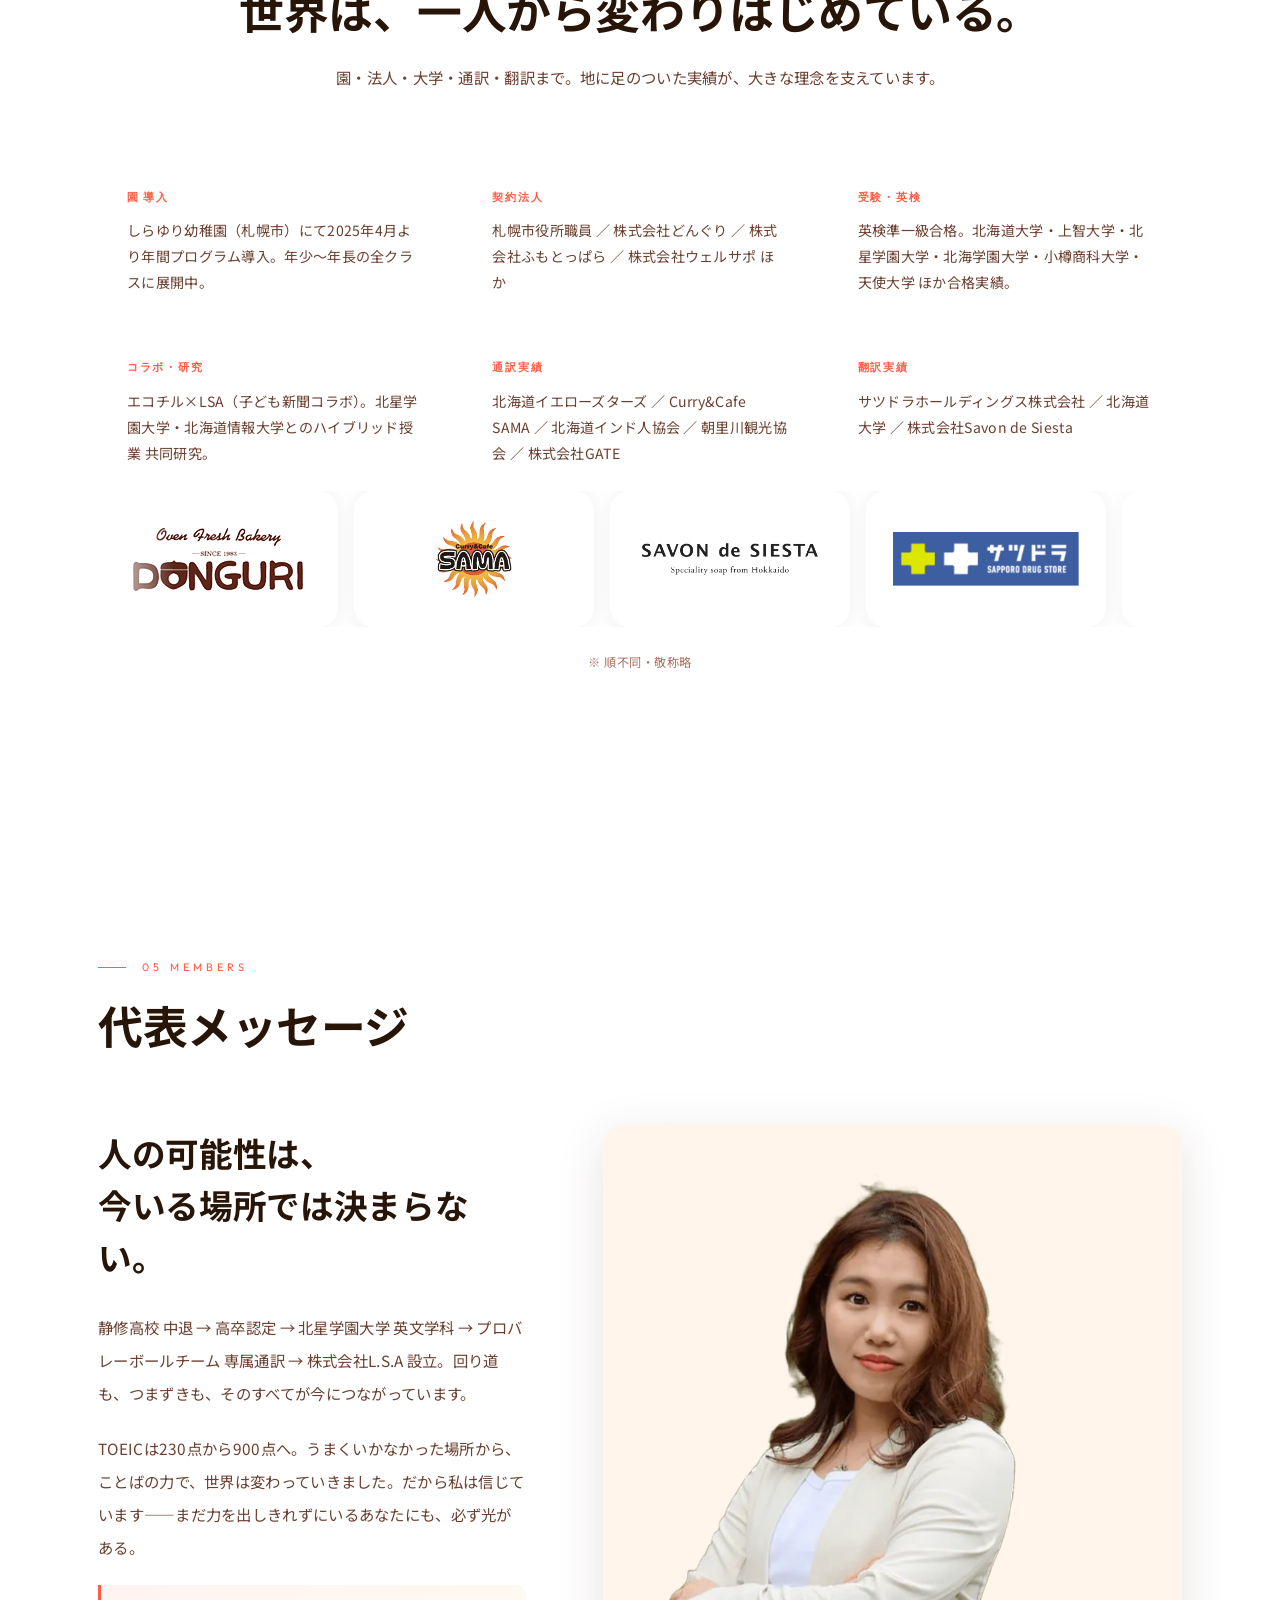
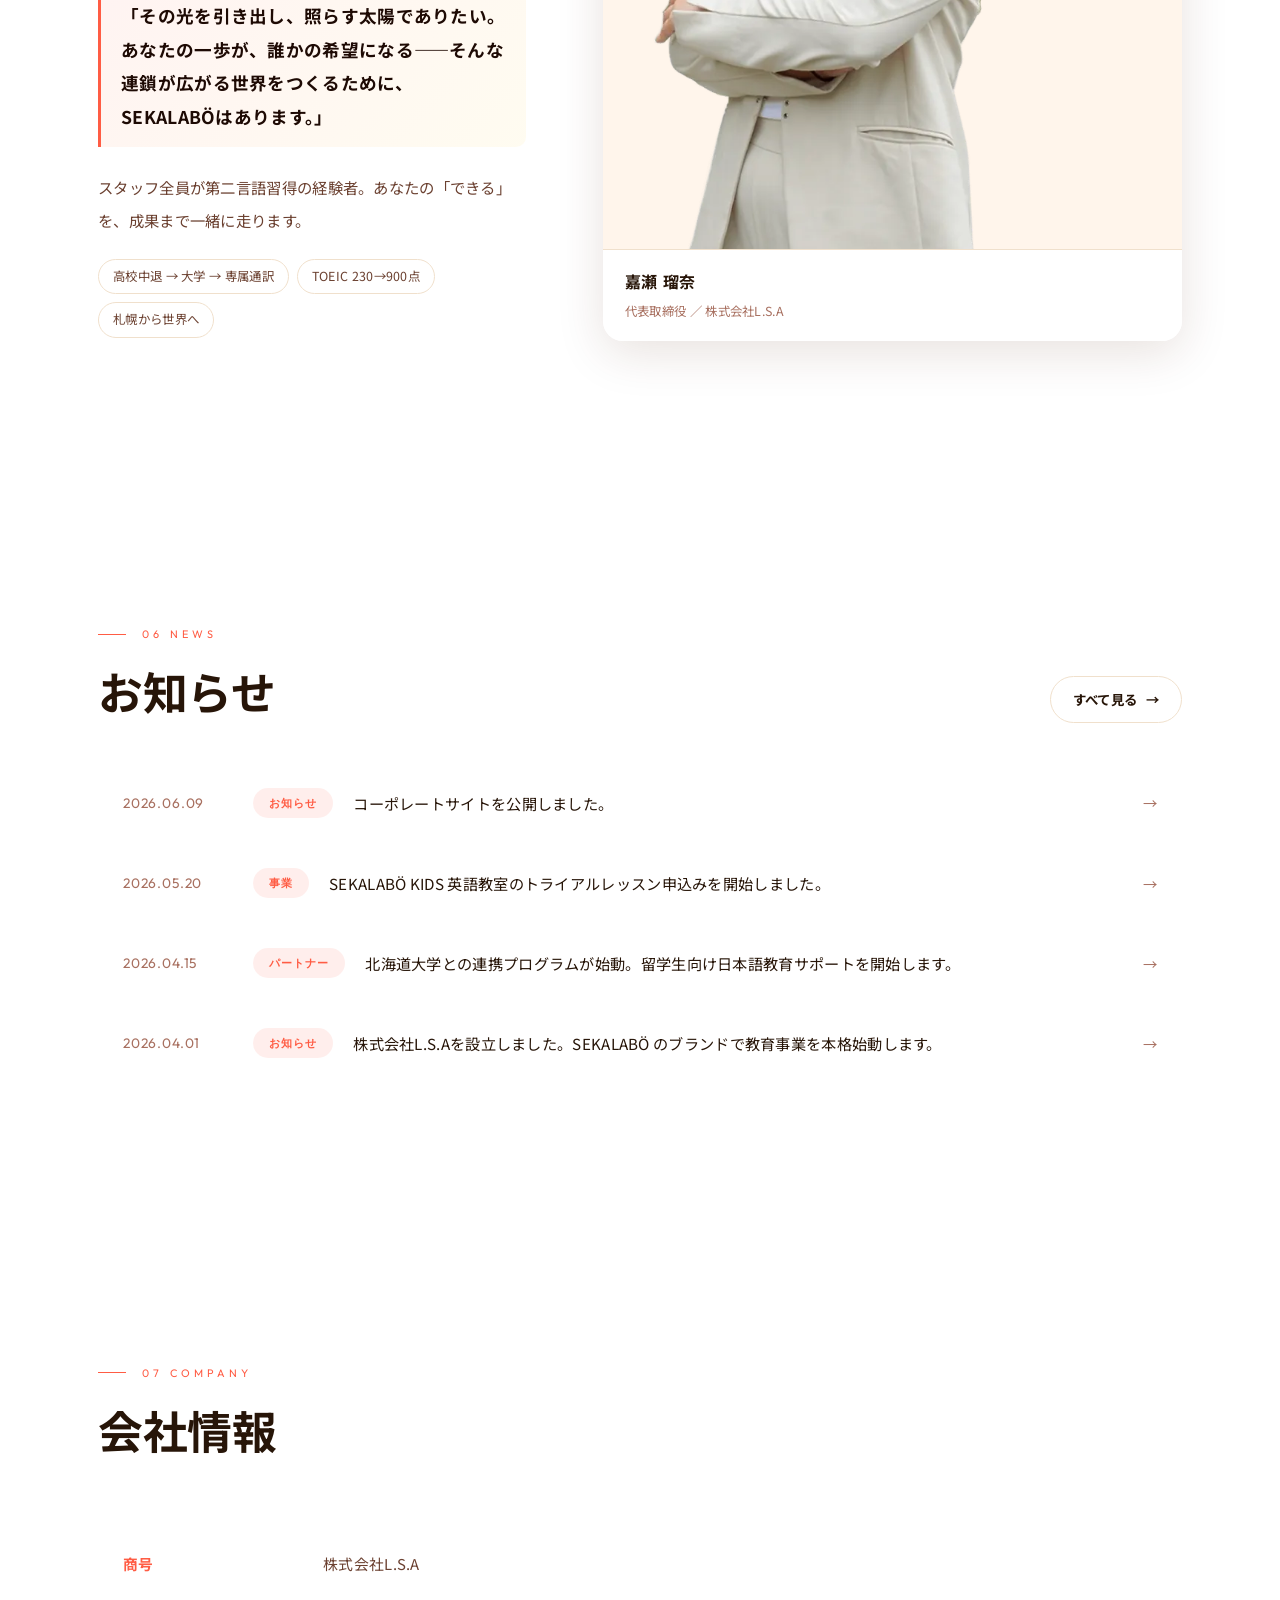
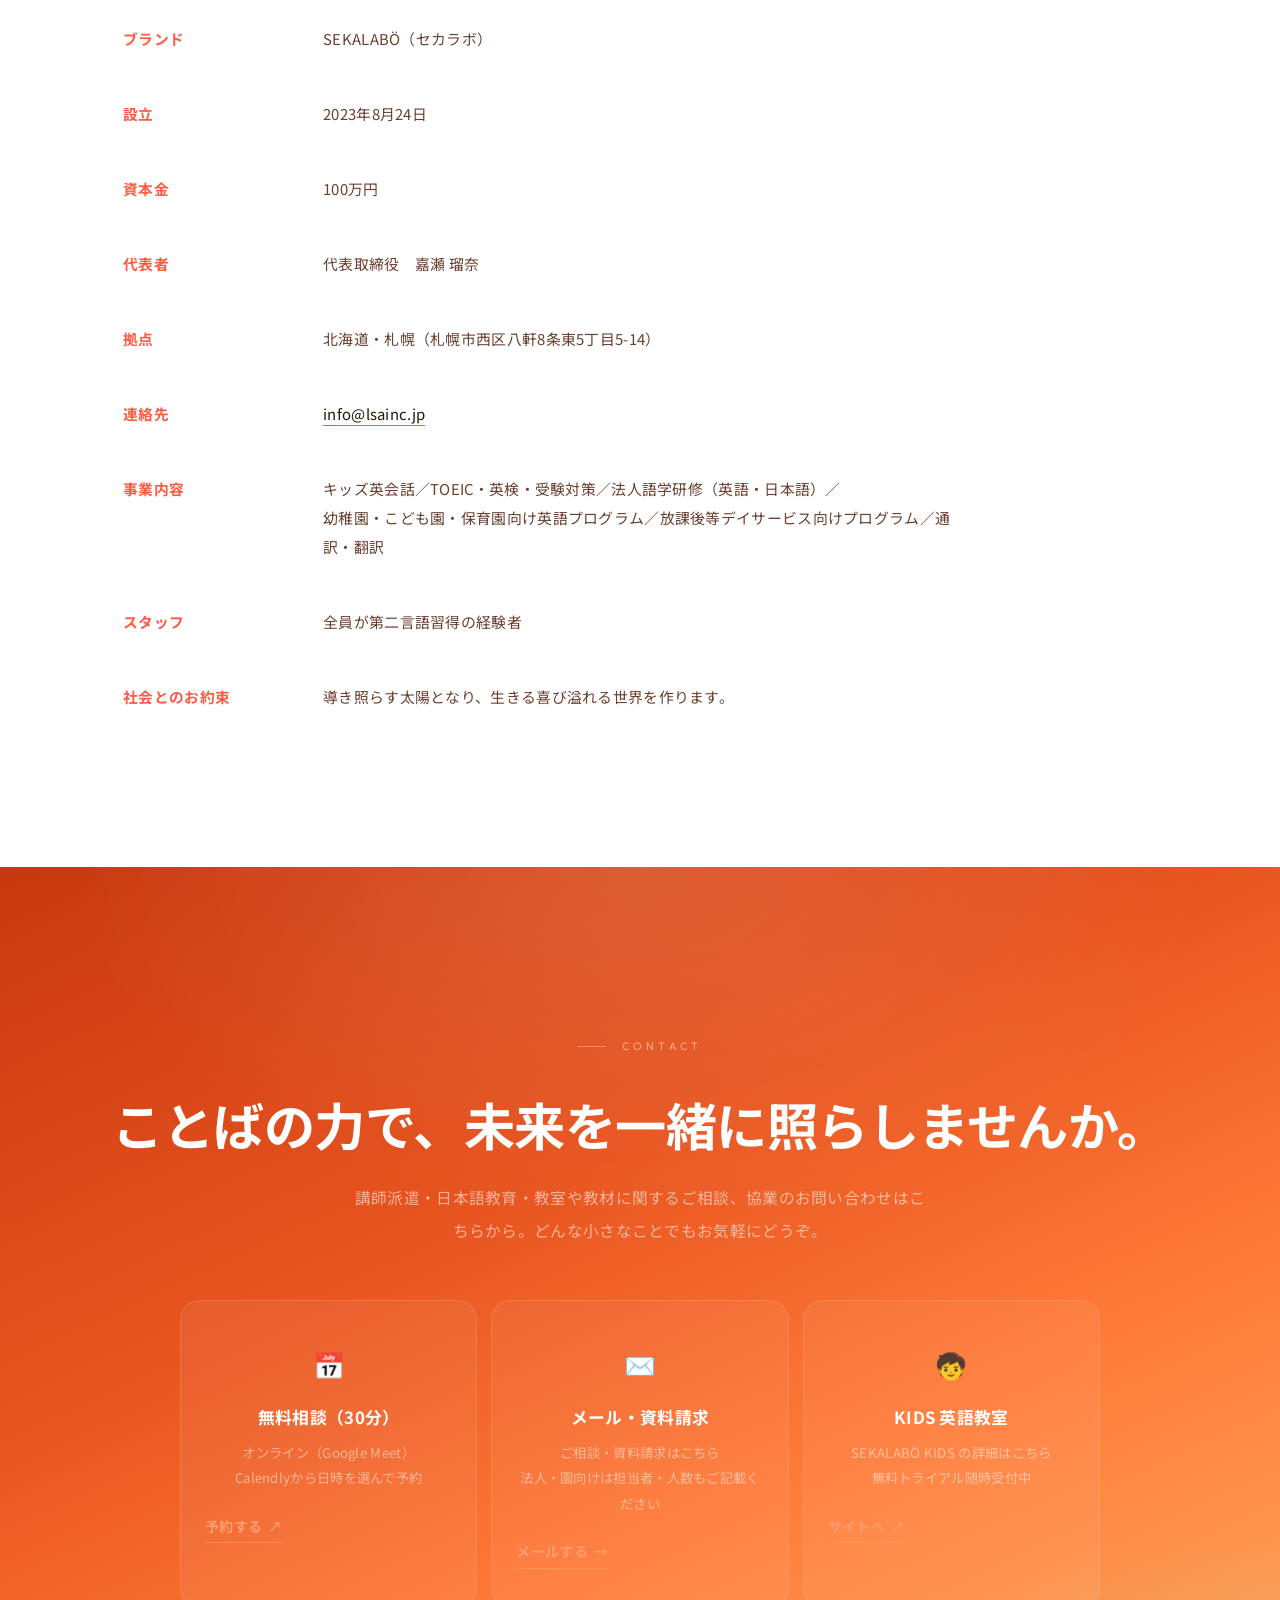
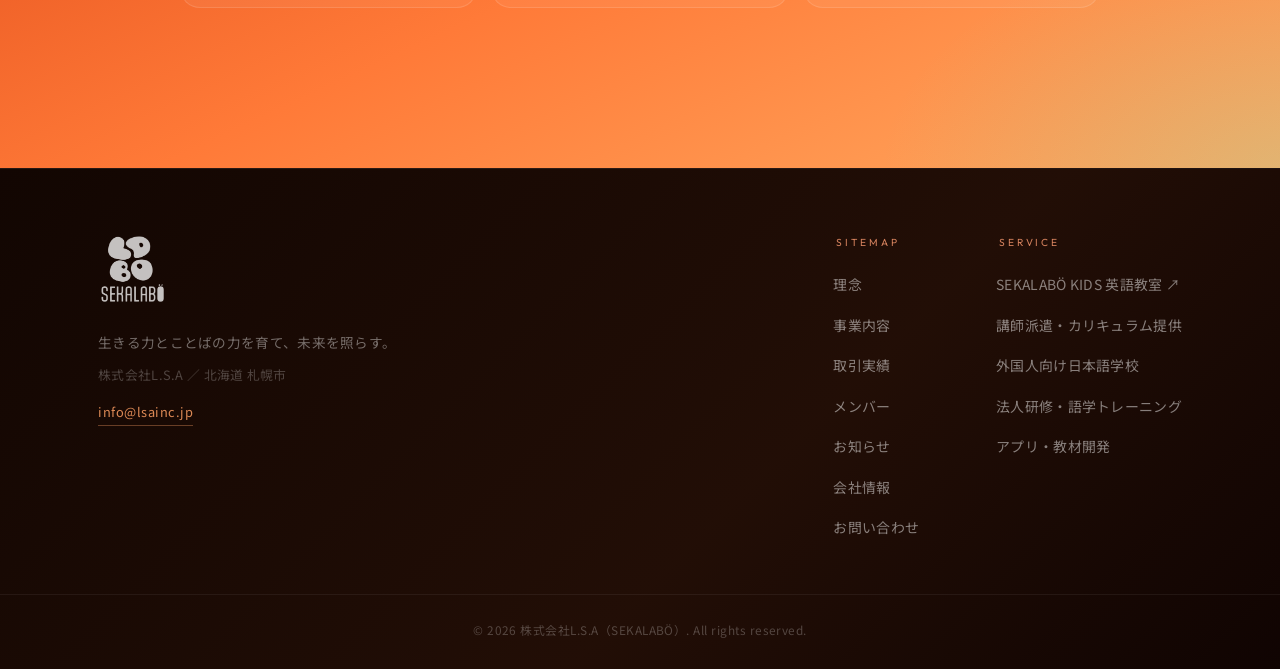
==== commit 6da46766: "Update all content from docx brief Hero: - Catchcopy: 言語を超えて、世界を変える人を。 - Subcopy: その一歩が、あなたのいる場所を変えて" ====
--- a/index.html
+++ b/index.html
@@ -104,15 +104,14 @@
         <h1 class="hero__title">
           <span class="hero__line">言語を<em class="hero__em">超えて</em>、</span>
           <span class="hero__line">世界を変える</span>
-          <span class="hero__line">人を育てる。</span>
+          <span class="hero__line">人を。</span>
         </h1>
         <p class="hero__lead">
-          子どもから大人まで、ことばの力で<br class="pc-br">
-          世界に踏み出す力を、札幌から届けます。
+          その一歩が、あなたのいる場所を変えていく。
         </p>
         <div class="hero__actions">
-          <a href="#about" class="btn btn--outline btn--lg">私たちについて <span class="arr">→</span></a>
-          <a href="#business" class="hero__sub-link">事業内容を見る <span class="arr">→</span></a>
+          <a href="#contact" class="btn btn--outline btn--lg">無料相談（30分） <span class="arr">→</span></a>
+          <a href="#business" class="hero__sub-link">サービスを見る <span class="arr">→</span></a>
         </div>
       </div>
     </div>
@@ -142,12 +141,12 @@
   <section class="vision-statement">
     <div class="container">
       <div class="vision__inner reveal">
-        <p class="vision__label">FOUNDER'S VISION</p>
-        <blockquote class="vision__quote">"ことばは橋になる。"</blockquote>
+        <p class="vision__label">OUR PROMISE</p>
+        <blockquote class="vision__quote">"導き照らす太陽となり、<br>生きる喜び溢れる世界を作ります。"</blockquote>
         <p class="vision__body">
-          右も左もわからない外国の地で、<br>
-          たったひとつのことばが孤独を消し、扉を開く。<br>
-          私たちが届けたいのは、そんな「ことばの力」です。
+          北海道・札幌を拠点に、英語と日本語の教育で人と世界をつなぐ SEKALABÖ（株式会社L.S.A）。<br>
+          スタッフ全員が第二言語習得の経験者。<br>
+          子どもから、企業、園、外国人材まで——あなたの「できる」を、成果まで一緒に走ります。
         </p>
         <cite class="vision__cite">嘉瀬 瑠奈 ／ 代表取締役&emsp;SEKALABÖ</cite>
       </div>
@@ -159,41 +158,36 @@
     <div class="container">
       <div class="section-head section-head--center reveal">
         <p class="section-label">01  OUR PHILOSOPHY</p>
-        <h2 class="section-title">私たちが、信じていること。</h2>
+        <h2 class="section-title">私たちの、3つの理念。</h2>
       </div>
 
       <div class="about__text reveal">
-        <p>「生きる力」とは、毎日おきる楽しいことも苦しいことも、自分のための糧としていく力だと私たちは考えます。</p>
-        <p>ちょっとむずかしいことにも「やってみよう」と思える。失敗しても「またやってみよう」と思える。そして「わたしはこれでいいんだ」と思える——。そんな内発的な力こそが、人を世界へ踏み出させる原動力だと信じています。</p>
-        <p>ことばはその力を何倍にも広げてくれる。知らない人に話しかけ、知らない文化に触れ、知らない世界に飛び込む。その一歩を支えるのが、私たちの仕事です。</p>
-      </div>
-
-      <div class="about__pull reveal">
-        <p>"わたしはきっとできる" という小さな芽を、<br>"みんなといっしょにできる" という大きな力へ。</p>
+        <p>人の可能性は、今いる場所では決まりません。ことばはその可能性を何倍にも広げてくれる。知らない人に話しかけ、知らない文化に触れ、知らない世界に飛び込む——その一歩を支えるのが、私たちの仕事です。</p>
+        <p>SEKALABÖは「希望の芽を咲かせ、言語を超えて世界を変える人を育てる」というサービスの理念のもと、子どもから社会人、企業、外国人材まで、あらゆる「ことばの壁」に向き合います。</p>
       </div>
 
       <div class="creed-head reveal">
         <p class="section-label">02  OUR VALUES</p>
-        <h3 class="creed-headline">私たちが大切にしている、3つのこと。</h3>
+        <h3 class="creed-headline">宛先の違う、3つの約束。</h3>
       </div>
 
       <div class="creed-grid">
         <article class="creed creed--service reveal">
           <span class="creed__num" aria-hidden="true">01</span>
           <div class="creed__body">
-            <span class="creed__en">Spirit of Service</span>
-            <span class="creed__jp">サービスの精神</span>
-            <h4 class="creed__title">希望の芽を咲かせ、言語を超えて世界を変える人を育てます。</h4>
-            <p class="creed__desc">私たちは人の未知なる可能性を見出し、信じ、育み、自信を持って世界に飛び立ち、人生を変える学びの場を提供し続けます。</p>
+            <span class="creed__en">Promise to Society</span>
+            <span class="creed__jp">社会とのお約束</span>
+            <h4 class="creed__title">導き照らす太陽となり、生きる喜び溢れる世界を作ります。</h4>
+            <p class="creed__desc">どんな困難な状況にあっても、太陽のように人々を照らす温かな想いで導き、生きる気力に溢れた社会を目指します。これが、会社としての顔です。</p>
           </div>
         </article>
         <article class="creed creed--society reveal">
           <span class="creed__num" aria-hidden="true">02</span>
           <div class="creed__body">
-            <span class="creed__en">Promise to Society</span>
-            <span class="creed__jp">社会とのお約束</span>
-            <h4 class="creed__title">導き照らす太陽となり、生きる喜び溢れる世界をつくります。</h4>
-            <p class="creed__desc">どんな困難な状況にあっても、太陽のように人々を照らす暖かな想いで導き、生きる気力に溢れた人生を送れる社会創りを目指します。</p>
+            <span class="creed__en">Service Mission</span>
+            <span class="creed__jp">サービスの理念</span>
+            <h4 class="creed__title">希望の芽を咲かせ、言語を超えて世界を変える人を育てる。</h4>
+            <p class="creed__desc">人の未知なる可能性を見出し、信じ、育む。自信を持って世界へ踏み出し、人生を変える学びの場を提供し続けます。すべてのサービスの入口に掲げる言葉です。</p>
           </div>
         </article>
         <article class="creed creed--team reveal">
@@ -201,10 +195,14 @@
           <div class="creed__body">
             <span class="creed__en">Team Spirit</span>
             <span class="creed__jp">チームとしてのあり方</span>
-            <h4 class="creed__title">互いを愛しみ、幸せを祝福し、笑顔のみちを歩みます。</h4>
-            <p class="creed__desc">私たちは自らも互いも大切に想い、些細な幸せも祝い合う心を持ち、共に歩んでいくチームです。</p>
-          </div>
-        </article>
+            <h4 class="creed__title">互いを愛しみ、幸せを祝福し、笑顔のみちを歩む。</h4>
+            <p class="creed__desc">仲間の挑戦を讃え、痛みも喜びも分かち合い、受け取った喜びを次へ渡していく。採用・私たちについてのページで掲げる、チームへの約束です。</p>
+          </div>
+        </article>
+      </div>
+
+      <div class="about__pull reveal">
+        <p>ミッション：「人の力を引き出し、現場と世界をつなぎ、日本の発展に貢献する」</p>
       </div>
     </div>
   </section>
@@ -214,8 +212,8 @@
     <div class="container">
       <div class="section-head reveal">
         <p class="section-label">03  OUR BUSINESS</p>
-        <h2 class="section-title">4つの柱で、ことばの未来を拓く。</h2>
-        <p class="section-intro">乳幼児から大人、そして日本語を学ぶ外国人まで。<br class="pc-br">ことばが必要なすべての人に寄り添います。</p>
+        <h2 class="section-title">6つのサービスで、ことばの未来を拓く。</h2>
+        <p class="section-intro">希望の芽を咲かせ、言語を超えて世界を変える人を育てる。<br class="pc-br">子どもから、企業、園、外国人材まで——あなたの「できる」を、成果まで一緒に走ります。</p>
       </div>
 
       <div class="bento-grid reveal">
@@ -224,10 +222,10 @@
           <span class="bento__num" aria-hidden="true">01</span>
           <span class="bento__tag">FOR CHILDREN / ONLINE</span>
           <h3 class="bento__title">SEKALABÖ KIDS<br>子ども英語教室</h3>
-          <p class="bento__desc">3〜12歳対象。物語×ゲームの冒険で、考える力と英語力を同時に育てるオンライン少人数レッスン。英語を「勉強」ではなく「体験」として届けます。</p>
+          <p class="bento__desc">未就学児〜小学生対象。オリジナルスライド教材で、インプット→アウトプット→リサーチ→プレゼンの4段階を体験。年齢・目的に合わせグループ／セミマンツーマン／マンツーマンから選択できます。</p>
           <ul class="bento__list">
-            <li>物語ベースのイマーシブ型カリキュラム</li>
-            <li>4名以下の少人数クラス</li>
+            <li>物語ベースのオリジナル4段階カリキュラム</li>
+            <li>グループ／セミマンツーマン／マンツーマン対応</li>
             <li>週1〜2回 / 25分集中レッスン</li>
           </ul>
           <a href="https://sekalabo-kids-lp.vercel.app" target="_blank" rel="noopener" class="bento__link bento__link--light">教室サイトへ <span class="arr">↗</span></a>
@@ -236,37 +234,65 @@
         <article class="bento bento--teacher">
           <span class="bento__num" aria-hidden="true">02</span>
           <span class="bento__tag">SCHOOLS & KINDERGARTENS</span>
-          <h3 class="bento__title">講師派遣・<br>カリキュラム提供</h3>
-          <p class="bento__desc">幼稚園・保育園・学校などへ、英語カリキュラムの提供とバイリンガル講師の派遣。遊びの中で自然に英語とふれあう「本物の体験」を届けます。</p>
+          <h3 class="bento__title">幼稚園・こども園・<br>保育園向け英語</h3>
+          <p class="bento__desc">年間カリキュラムの設計から多国籍講師の派遣まで一括対応。Waku Waku Time（Art&amp;Craft／Physical／Thinking）や朝の会スライド、担任への事前共有、課外英会話も提供。月1回から・回数相談制。</p>
+          <ul class="bento__list">
+            <li>年少〜年長の全クラス展開（しらゆり幼稚園 導入実績）</li>
+            <li>担任と連携した事前共有・フォローアップ</li>
+            <li>月1回からの柔軟な回数相談</li>
+          </ul>
           <a href="#contact" class="bento__link">お問い合わせ <span class="arr">→</span></a>
         </article>
 
         <article class="bento bento--corp">
           <span class="bento__num" aria-hidden="true">03</span>
-          <span class="bento__tag">CORPORATE TRAINING</span>
-          <h3 class="bento__title">法人研修・<br>語学トレーニング</h3>
-          <p class="bento__desc">企業向けの語学・グローバル人材研修。実践的なコミュニケーション力と、異文化に踏み出す「伝える力」を育てます。</p>
+          <span class="bento__tag">CORPORATE ENGLISH TRAINING</span>
+          <h3 class="bento__title">法人英語研修</h3>
+          <p class="bento__desc">プレミアム／一般／地方受入企業向け。ホスピタリティ英語〜業務英語まで、専門用語・接客英語のカスタマイズ対応。マンツーマンで成果まで伴走します。</p>
+          <ul class="bento__list">
+            <li>一般法人：月40,000〜45,000円</li>
+            <li>地方受入企業：月26,400〜28,000円</li>
+            <li>プレミアム法人：お問い合わせ</li>
+          </ul>
           <a href="#contact" class="bento__link">お問い合わせ <span class="arr">→</span></a>
         </article>
 
         <article class="bento bento--japanese">
           <span class="bento__num" aria-hidden="true">04</span>
-          <span class="bento__tag">JAPANESE LANGUAGE SCHOOL</span>
-          <h3 class="bento__title">外国人向け<br>日本語学校</h3>
-          <p class="bento__desc">日本で暮らし、働き、学ぶ人へ。生活と仕事に根ざした日本語教育で、新しい土地での確かな一歩を支えます。外国にルーツを持つ子どもへの教育支援も行っています。</p>
+          <span class="bento__tag">JAPANESE FOR FOREIGN WORKERS</span>
+          <h3 class="bento__title">外国人材向け<br>日本語研修</h3>
+          <p class="bento__desc">介護（主軸）・建設・飲食・ホテルなど。専門家監修カリキュラム＋N2取得バイリンガル講師の担任制で、試験合格→現場日本語→職場定着まで一貫サポート。予習用アプリ開発中。介護：月55,000〜60,000円目安。</p>
+          <ul class="bento__list">
+            <li>N2取得バイリンガル講師が担任制で伴走</li>
+            <li>専門家監修カリキュラム（介護・建設・飲食・ホテル）</li>
+            <li>試験合格から現場定着まで一貫対応</li>
+          </ul>
+          <a href="#contact" class="bento__link">お問い合わせ <span class="arr">→</span></a>
+        </article>
+
+        <article class="bento bento--toeic">
+          <span class="bento__num" aria-hidden="true">05</span>
+          <span class="bento__tag">INDIVIDUAL / EXAM PREP</span>
+          <h3 class="bento__title">TOEIC・英検・<br>受験対策</h3>
+          <p class="bento__desc">中高生〜社会人向け個別指導。スコアアップ・合格まで伴走します。代表自身がTOEIC 230点→900点を達成。講師陣の実績とノウハウを活かした、あなただけのカリキュラム設計。</p>
+          <ul class="bento__list">
+            <li>英検準一級合格・難関大合格実績多数</li>
+            <li>北海道大学・上智大・北星学園大ほか合格</li>
+            <li>料金はお問い合わせ（個別相談）</li>
+          </ul>
           <a href="#contact" class="bento__link">お問い合わせ <span class="arr">→</span></a>
         </article>
 
         <div class="bento bento--app">
           <div class="bento__app-body">
-            <span class="bento__app-label">PRODUCT DEVELOPMENT</span>
-            <h3 class="bento__app-title">アプリ・教材開発</h3>
-            <p class="bento__app-desc">各事業に付随して、童話×英語の学習アプリやオリジナル教材を自社開発。現場の学びを支えるプロダクトをつくっています。</p>
+            <span class="bento__app-label">COMING SOON</span>
+            <h3 class="bento__app-title">放課後等デイサービス<br>向けプログラム</h3>
+            <p class="bento__app-desc">発達に配慮した、どの子も置き去りにしない英語プログラムを準備中。一人ひとりのペースに合わせた学びの場をつくります。</p>
           </div>
           <div class="bento__chips">
-            <span class="bento__chip">KIDS 学習アプリ <em>Coming Soon</em></span>
-            <span class="bento__chip">オリジナル教材</span>
-            <span class="bento__chip">日本語学習コンテンツ</span>
+            <span class="bento__chip">発達支援×英語</span>
+            <span class="bento__chip">インクルーシブ教育</span>
+            <span class="bento__chip">準備中</span>
           </div>
         </div>
 
@@ -279,8 +305,35 @@
     <div class="container">
       <div class="section-head section-head--center reveal">
         <p class="section-label">04  CLIENTS &amp; PARTNERS</p>
-        <h2 class="section-title">取引実績</h2>
-        <p class="section-intro">食品・小売・観光・教育・研究機関など、業種を問わず多様なパートナーと取り組んでいます。</p>
+        <h2 class="section-title">世界は、一人から変わりはじめている。</h2>
+        <p class="section-intro">園・法人・大学・通訳・翻訳まで。地に足のついた実績が、大きな理念を支えています。</p>
+      </div>
+
+      <div class="achievements reveal">
+        <div class="achievement-item">
+          <span class="achievement-label">園 導入</span>
+          <p class="achievement-body">しらゆり幼稚園（札幌市）にて2025年4月より年間プログラム導入。年少〜年長の全クラスに展開中。</p>
+        </div>
+        <div class="achievement-item">
+          <span class="achievement-label">契約法人</span>
+          <p class="achievement-body">札幌市役所職員 ／ 株式会社どんぐり ／ 株式会社ふもとっぱら ／ 株式会社ウェルサポ ほか</p>
+        </div>
+        <div class="achievement-item">
+          <span class="achievement-label">受験・英検</span>
+          <p class="achievement-body">英検準一級合格。北海道大学・上智大学・北星学園大学・北海学園大学・小樽商科大学・天使大学 ほか合格実績。</p>
+        </div>
+        <div class="achievement-item">
+          <span class="achievement-label">コラボ・研究</span>
+          <p class="achievement-body">エコチル×LSA（子ども新聞コラボ）。北星学園大学・北海道情報大学とのハイブリッド授業 共同研究。</p>
+        </div>
+        <div class="achievement-item">
+          <span class="achievement-label">通訳実績</span>
+          <p class="achievement-body">北海道イエローズターズ ／ Curry&amp;Cafe SAMA ／ 北海道インド人協会 ／ 朝里川観光協会 ／ 株式会社GATE</p>
+        </div>
+        <div class="achievement-item">
+          <span class="achievement-label">翻訳実績</span>
+          <p class="achievement-body">サツドラホールディングス株式会社 ／ 北海道大学 ／ 株式会社Savon de Siesta</p>
+        </div>
       </div>
       <div class="logo-marquee reveal" aria-label="取引先ロゴ">
         <div class="logo-track">
@@ -327,16 +380,16 @@
         </div>
 
         <div class="split__body reveal">
-          <h3 class="members__headline">世界に出て感じたのは、<br>英語力ではなく<span class="mark mark--peach">「伝える力」</span>の重さ。</h3>
+          <h3 class="members__headline">人の可能性は、<br>今いる場所では<span class="mark mark--peach">決まらない。</span></h3>
           <div class="members__text">
-            <p>小・中学校における長期欠席者数は49万人（2024年）。30年間変わらぬ英語教育に、漠然とした不安を感じる方も多いはずです。</p>
-            <p>私自身、学生の頃は居場所が見つからず、高校も中退しました。そんな時、唯一私に興味を持たせてくれたのが英語でした。勉強が楽しかったのではなく、英語を通じて感じた世界の広さが、自分の可能性の広さも見せてくれた。色とりどりの生き方を肌で感じたことが、何よりも楽しかったのです。</p>
-            <blockquote class="members__quote">「英語が私にくれたのはスキルではなく、人生をもっと広い視点で探求し、強く生きるチャンスでした。」</blockquote>
-            <p>いちばん大切なのは、自分の気持ちを異文化の相手に伝える、その一歩を踏み出す力。世界にある可能性と、生きる楽しさを、自ら見出してほしい。その想いで事業を続けています。</p>
+            <p>静修高校 中退 → 高卒認定 → 北星学園大学 英文学科 → プロバレーボールチーム 専属通訳 → 株式会社L.S.A 設立。回り道も、つまずきも、そのすべてが今につながっています。</p>
+            <p>TOEICは230点から900点へ。うまくいかなかった場所から、ことばの力で、世界は変わっていきました。だから私は信じています——まだ力を出しきれずにいるあなたにも、必ず光がある。</p>
+            <blockquote class="members__quote">「その光を引き出し、照らす太陽でありたい。あなたの一歩が、誰かの希望になる——そんな連鎖が広がる世界をつくるために、SEKALABÖはあります。」</blockquote>
+            <p>スタッフ全員が第二言語習得の経験者。あなたの「できる」を、成果まで一緒に走ります。</p>
           </div>
           <div class="members__tags">
-            <span class="members__tag">元・高校中退</span>
-            <span class="members__tag">英語×世界で自分を発見</span>
+            <span class="members__tag">高校中退 → 大学 → 専属通訳</span>
+            <span class="members__tag">TOEIC 230→900点</span>
             <span class="members__tag">札幌から世界へ</span>
           </div>
         </div>
@@ -393,26 +446,35 @@
 
       <dl class="profile reveal">
         <div class="profile__row">
-          <dt>会社名</dt><dd>株式会社L.S.A</dd>
+          <dt>商号</dt><dd>株式会社L.S.A</dd>
         </div>
         <div class="profile__row">
           <dt>ブランド</dt><dd>SEKALABÖ（セカラボ）</dd>
         </div>
         <div class="profile__row">
+          <dt>設立</dt><dd>2023年8月24日</dd>
+        </div>
+        <div class="profile__row">
+          <dt>資本金</dt><dd>100万円</dd>
+        </div>
+        <div class="profile__row">
           <dt>代表者</dt><dd>代表取締役　嘉瀬 瑠奈</dd>
         </div>
         <div class="profile__row">
-          <dt>所在地</dt><dd>北海道 札幌市</dd>
+          <dt>拠点</dt><dd>北海道・札幌（札幌市西区八軒8条東5丁目5-14）</dd>
         </div>
         <div class="profile__row">
           <dt>連絡先</dt><dd><a href="mailto:info@lsainc.jp" class="profile__link">info@lsainc.jp</a></dd>
         </div>
         <div class="profile__row">
           <dt>事業内容</dt>
-          <dd>幼稚園・保育園への講師派遣／外国人向け日本語学校の運営／<br class="pc-br">子ども向けオンライン英語教室／学習アプリの開発／大人向け語学サービス</dd>
-        </div>
-        <div class="profile__row">
-          <dt>理念</dt><dd>生きる力とことばの力を育て、未来を照らす子どもたちを育てる。</dd>
+          <dd>キッズ英会話／TOEIC・英検・受験対策／法人語学研修（英語・日本語）／<br class="pc-br">幼稚園・こども園・保育園向け英語プログラム／放課後等デイサービス向けプログラム／通訳・翻訳</dd>
+        </div>
+        <div class="profile__row">
+          <dt>スタッフ</dt><dd>全員が第二言語習得の経験者</dd>
+        </div>
+        <div class="profile__row">
+          <dt>社会とのお約束</dt><dd>導き照らす太陽となり、生きる喜び溢れる世界を作ります。</dd>
         </div>
       </dl>
     </div>
@@ -427,21 +489,21 @@
         <p class="contact__lead">講師派遣・日本語教育・教室や教材に関するご相談、協業のお問い合わせはこちらから。どんな小さなことでもお気軽にどうぞ。</p>
       </div>
       <div class="contact-cards reveal">
+        <a href="https://calendly.com/sekalabo" target="_blank" rel="noopener" class="contact-card">
+          <span class="contact-card__icon">📅</span>
+          <strong class="contact-card__title">無料相談（30分）</strong>
+          <span class="contact-card__desc">オンライン（Google Meet）<br>Calendlyから日時を選んで予約</span>
+          <span class="link-arrow">予約する<span class="arr">↗</span></span>
+        </a>
         <a href="mailto:info@lsainc.jp" class="contact-card">
           <span class="contact-card__icon">✉️</span>
-          <strong class="contact-card__title">お問い合わせ</strong>
-          <span class="contact-card__desc">ご相談・ご質問はメールで<br>通常2営業日以内にご返信</span>
+          <strong class="contact-card__title">メール・資料請求</strong>
+          <span class="contact-card__desc">ご相談・資料請求はこちら<br>法人・園向けは担当者・人数もご記載ください</span>
           <span class="link-arrow">メールする<span class="arr">→</span></span>
-        </a>
-        <a href="mailto:info@lsainc.jp?subject=資料請求" class="contact-card">
-          <span class="contact-card__icon">📄</span>
-          <strong class="contact-card__title">資料請求</strong>
-          <span class="contact-card__desc">事業案内の資料をお送りします<br>法人向け・学校向けに対応</span>
-          <span class="link-arrow">請求する<span class="arr">→</span></span>
         </a>
         <a href="https://sekalabo-kids-lp.vercel.app" target="_blank" rel="noopener" class="contact-card">
           <span class="contact-card__icon">🧒</span>
-          <strong class="contact-card__title">英語教室を見る</strong>
+          <strong class="contact-card__title">KIDS 英語教室</strong>
           <span class="contact-card__desc">SEKALABÖ KIDS の詳細はこちら<br>無料トライアル随時受付中</span>
           <span class="link-arrow">サイトへ<span class="arr">↗</span></span>
         </a>
--- a/style.css
+++ b/style.css
@@ -153,19 +153,18 @@
 .hero {
   position: relative; min-height: 100svh; display: flex; align-items: center;
   padding: 140px 0 90px; overflow: hidden;
-  background: transparent;
+  background: url(assets/hero-bg.png) center / cover no-repeat;
 }
 .hero::before {
   content: ""; position: absolute; inset: 0; z-index: 0;
   background:
-    radial-gradient(ellipse 70% 80% at 110% 25%, rgba(255,92,68,.22), transparent 50%),
-    radial-gradient(ellipse 55% 65% at -5%  88%, rgba(109,219,184,.18), transparent 48%),
-    radial-gradient(ellipse 45% 50% at 52%  -5%, rgba(255,209,50,.25), transparent 46%);
+    linear-gradient(110deg, rgba(4,12,30,.78) 0%, rgba(4,12,30,.5) 52%, rgba(4,12,30,.15) 100%),
+    linear-gradient(to top,  rgba(4,10,24,.72) 0%, transparent 55%);
 }
 .hero::after {
   content: ""; position: absolute; bottom: 0; left: 0; right: 0; height: 1px; z-index: 3;
-  background: linear-gradient(90deg, transparent 5%, var(--coral) 40%, var(--teal) 60%, transparent 95%);
-  opacity: .4;
+  background: linear-gradient(90deg, transparent 5%, rgba(255,200,100,.7) 40%, rgba(140,220,255,.6) 60%, transparent 95%);
+  opacity: .6;
 }
 
 /* ── Animated blobs ── */
@@ -185,25 +184,7 @@
   70%       { transform: translate(-28px, -14px) scale(.95); }
 }
 
-.hero__blob {
-  position: absolute; border-radius: 50%; filter: blur(80px);
-  pointer-events: none; z-index: 0;
-}
-.hero__blob--peach {
-  width: 520px; height: 520px; top: -12%; right: 3%;
-  background: radial-gradient(circle, rgba(255,170,100,.72), rgba(255,100,50,.28));
-  animation: blobDrift 14s ease-in-out infinite;
-}
-.hero__blob--mint {
-  width: 460px; height: 460px; bottom: -8%; left: -10%;
-  background: radial-gradient(circle, rgba(109,219,184,.65), rgba(0,196,173,.22));
-  animation: blobDrift2 18s ease-in-out infinite 2.5s;
-}
-.hero__blob--yellow {
-  width: 340px; height: 340px; top: 42%; right: 26%;
-  background: radial-gradient(circle, rgba(255,209,50,.58), rgba(255,160,60,.2));
-  animation: blobDrift3 11s ease-in-out infinite 5s;
-}
+.hero__blob { display: none; }
 
 /* ── Floating sparkles ── */
 @keyframes sparkFloat {
@@ -219,13 +200,13 @@
   position: absolute; pointer-events: none; z-index: 1;
   font-style: normal; line-height: 1; user-select: none;
 }
-.hero__spark--1 { top: 17%; left: 5%;  font-size: 1.8rem; color: var(--coral);  animation: sparkFloat  5.5s ease-in-out infinite; }
-.hero__spark--2 { top: 30%; left: 20%; font-size: 1.3rem; color: var(--yellow); animation: sparkFloat2 7s   ease-in-out infinite .7s; }
-.hero__spark--3 { top: 62%; right: 7%; font-size: 1.5rem; color: var(--teal);   animation: sparkFloat  8.5s ease-in-out infinite 1.5s; }
-.hero__spark--4 { bottom: 22%; right: 20%; font-size: 1.1rem; color: var(--peach); animation: sparkFloat2 6.5s ease-in-out infinite 2.2s; }
-.hero__spark--5 { top: 48%; left: 3%;  font-size: .9rem;  color: var(--mint);   animation: sparkFloat  9.5s ease-in-out infinite 3s; }
-.hero__spark--6 { top: 10%; right: 15%; font-size: 2rem;  color: var(--yellow); animation: sparkFloat2 7.5s ease-in-out infinite 3.8s; }
-.hero__spark--7 { bottom: 35%; left: 30%; font-size: 1rem; color: var(--coral); animation: sparkFloat  6s   ease-in-out infinite 4.5s; }
+.hero__spark--1 { top: 17%; left: 5%;      font-size: 1.8rem; color: rgba(255,200,120,.75); animation: sparkFloat  5.5s ease-in-out infinite; }
+.hero__spark--2 { top: 30%; left: 20%;    font-size: 1.3rem; color: rgba(255,255,255,.5);  animation: sparkFloat2 7s   ease-in-out infinite .7s; }
+.hero__spark--3 { top: 62%; right: 7%;   font-size: 1.5rem; color: rgba(160,230,255,.65); animation: sparkFloat  8.5s ease-in-out infinite 1.5s; }
+.hero__spark--4 { bottom: 22%; right: 20%; font-size: 1.1rem; color: rgba(255,220,160,.6); animation: sparkFloat2 6.5s ease-in-out infinite 2.2s; }
+.hero__spark--5 { top: 48%; left: 3%;    font-size: .9rem;  color: rgba(200,245,255,.55); animation: sparkFloat  9.5s ease-in-out infinite 3s; }
+.hero__spark--6 { top: 10%; right: 15%; font-size: 2rem;   color: rgba(255,230,130,.7);  animation: sparkFloat2 7.5s ease-in-out infinite 3.8s; }
+.hero__spark--7 { bottom: 35%; left: 30%; font-size: 1rem; color: rgba(255,200,100,.6);  animation: sparkFloat  6s   ease-in-out infinite 4.5s; }
 
 /* ── Hero text entrance animations ── */
 @keyframes heroIn {
@@ -246,8 +227,8 @@
   font-family: var(--serif); font-weight: 700; font-size: clamp(14rem, 28vw, 32rem);
   line-height: .9; letter-spacing: -.05em;
   color: transparent;
-  -webkit-text-stroke: 1px rgba(255,92,68,.12);
-  text-stroke: 1px rgba(255,92,68,.12);
+  -webkit-text-stroke: 1px rgba(255,255,255,.06);
+  text-stroke: 1px rgba(255,255,255,.06);
   writing-mode: vertical-rl;
   animation: heroIn 1.4s var(--ease) .6s both;
 }
@@ -258,45 +239,54 @@
 }
 .hero__copy { max-width: 860px; }
 .hero__line { display: block; }
-.hero__em { font-style: normal; color: var(--teal); }
+.hero__em { font-style: normal; color: #FFD986; }
 
 .eyebrow {
   font-family: var(--latin); font-size: .68rem; font-weight: 400;
-  letter-spacing: .44em; color: var(--coral); text-indent: .44em;
+  letter-spacing: .44em; color: rgba(255,255,255,.6); text-indent: .44em;
   margin-bottom: 28px;
   display: inline-flex; align-items: center; gap: 14px;
 }
-.eyebrow::before { content: ""; width: 28px; height: 1px; background: var(--coral); opacity: .7; flex-shrink: 0; }
+.eyebrow::before { content: ""; width: 28px; height: 1px; background: rgba(255,255,255,.5); opacity: 1; flex-shrink: 0; }
+
+.hero .btn--outline {
+  background: rgba(255,255,255,.12); color: var(--white);
+  border-color: rgba(255,255,255,.45); backdrop-filter: blur(10px);
+}
+.hero .btn--outline:hover {
+  background: rgba(255,255,255,.22); border-color: rgba(255,255,255,.8);
+}
 
 .hero__title {
   font-family: var(--serif); font-weight: 700;
   font-size: clamp(3.2rem, 8vw, 6.8rem);
-  line-height: 1.2; letter-spacing: .02em; color: var(--dark);
+  line-height: 1.2; letter-spacing: .02em; color: var(--white);
+  text-shadow: 0 2px 24px rgba(4,12,30,.5);
 }
 .hero__lead {
   margin: 32px 0 48px;
-  color: var(--ink-soft); font-size: clamp(.95rem, 1.7vw, 1.1rem); line-height: 2.2;
+  color: rgba(255,255,255,.72); font-size: clamp(.95rem, 1.7vw, 1.1rem); line-height: 2.2;
 }
 .hero__actions { display: flex; align-items: center; gap: 28px; flex-wrap: wrap; }
 .hero__sub-link {
-  font-size: .9rem; color: var(--ink-soft);
+  font-size: .9rem; color: rgba(255,255,255,.6);
   display: inline-flex; align-items: center; gap: 6px; transition: color .3s;
 }
-.hero__sub-link:hover { color: var(--dark); }
+.hero__sub-link:hover { color: var(--white); }
 .hero__sub-link:hover .arr { transform: translateX(4px); }
 
 .hero__scroll {
   position: absolute; bottom: 32px; left: 50%; transform: translateX(-50%); z-index: 2;
   display: flex; flex-direction: column; align-items: center; gap: 10px;
-  font-family: var(--latin); font-size: .58rem; letter-spacing: .32em; color: rgba(39,21,8,.38);
+  font-family: var(--latin); font-size: .58rem; letter-spacing: .32em; color: rgba(255,255,255,.38);
 }
 .hero__scroll-line {
-  width: 1px; height: 40px; background: rgba(39,21,8,.14);
+  width: 1px; height: 40px; background: rgba(255,255,255,.15);
   position: relative; overflow: hidden;
 }
 .hero__scroll-line::after {
   content: ""; position: absolute; top: -100%; left: 0; width: 100%; height: 100%;
-  background: var(--coral); animation: scrolldown 2.2s ease-in-out infinite;
+  background: rgba(255,200,100,.8); animation: scrolldown 2.2s ease-in-out infinite;
 }
 @keyframes scrolldown { 0% { top: -100%; } 60%,100% { top: 100%; } }
 
@@ -304,14 +294,16 @@
    MARQUEE
    ========================================================= */
 .marquee {
-  background: var(--coral); color: rgba(255,255,255,.65);
+  background: #ffffff; color: rgba(0,0,0,.18);
   padding: 14px 0; overflow: hidden; white-space: nowrap;
+  border-top: 1px solid rgba(0,0,0,.07);
+  border-bottom: 1px solid rgba(0,0,0,.07);
   -webkit-mask-image: linear-gradient(90deg, transparent 0%, #000 8%, #000 92%, transparent 100%);
           mask-image: linear-gradient(90deg, transparent 0%, #000 8%, #000 92%, transparent 100%);
 }
 .marquee__track { display: inline-flex; align-items: center; gap: 36px; animation: marquee 60s linear infinite; }
-.marquee__track span { font-family: var(--latin); font-weight: 400; font-size: .9rem; letter-spacing: .1em; color: rgba(255,255,255,.9); }
-.marquee__track .dot { color: rgba(255,255,255,.4); font-size: .8rem; }
+.marquee__track span { font-family: var(--latin); font-weight: 400; font-size: .9rem; letter-spacing: .1em; color: rgba(0,0,0,.38); }
+.marquee__track .dot { color: rgba(0,0,0,.15); font-size: .8rem; }
 @keyframes marquee { from { transform: translateX(0); } to { transform: translateX(-50%); } }
 
 /* =========================================================
@@ -464,7 +456,8 @@
 .bento--teacher  { grid-column: 4 / 6; }
 .bento--corp     { grid-column: 1 / 3; }
 .bento--japanese { grid-column: 3 / 6; }
-.bento--app      { grid-column: 1 / 6; }
+.bento--toeic    { grid-column: 1 / 3; }
+.bento--app      { grid-column: 3 / 6; }
 
 .bento {
   border-radius: var(--radius-lg); padding: clamp(28px, 3vw, 44px);
@@ -493,6 +486,7 @@
 .bento__tag { font-family: var(--latin); font-size: .64rem; font-weight: 600; letter-spacing: .2em; color: var(--coral); }
 .bento--teacher .bento__tag  { color: var(--yellow); }
 .bento--japanese .bento__tag { color: var(--teal); }
+.bento--toeic .bento__tag    { color: var(--peach); }
 .bento--kids .bento__tag { color: rgba(255,255,255,.75); }
 
 .bento__title { font-family: var(--sans); font-weight: 700; font-size: clamp(1.2rem, 2.5vw, 1.7rem); line-height: 1.4; color: var(--ink); }
@@ -502,10 +496,12 @@
 
 .bento__list { display: flex; flex-direction: column; gap: 9px; }
 .bento__list li {
-  font-size: .86rem; line-height: 1.7; color: rgba(255,255,255,.82);
+  font-size: .86rem; line-height: 1.7; color: var(--ink-soft);
   display: flex; align-items: flex-start; gap: 10px;
 }
-.bento__list li::before { content: "—"; color: rgba(255,255,255,.5); flex-shrink: 0; font-size: .75rem; margin-top: .15em; }
+.bento__list li::before { content: "—"; color: var(--coral); flex-shrink: 0; font-size: .75rem; margin-top: .15em; }
+.bento--kids .bento__list li { color: rgba(255,255,255,.82); }
+.bento--kids .bento__list li::before { color: rgba(255,255,255,.5); }
 
 .bento__link {
   display: inline-flex; align-items: center; gap: 5px; font-size: .86rem; font-weight: 700;
@@ -546,6 +542,24 @@
 .logo-cell img { max-width: 100%; max-height: clamp(60px, 7vw, 76px); width: auto; height: auto; object-fit: contain; }
 @keyframes logoscroll { from { transform: translateX(0); } to { transform: translateX(-50%); } }
 .clients__note { text-align: center; margin-top: 24px; font-size: .76rem; color: var(--ink-mute); letter-spacing: .04em; }
+
+/* ── Achievement cards ── */
+.achievements {
+  display: grid; grid-template-columns: repeat(3, 1fr); gap: 12px;
+  margin-top: clamp(28px, 4vw, 44px);
+}
+.achievement-item {
+  background: rgba(255,255,255,.82); border: 1px solid rgba(255,255,255,.95);
+  border-radius: var(--radius-lg); padding: 24px 28px;
+  display: flex; flex-direction: column; gap: 10px;
+  transition: transform .3s var(--ease), box-shadow .3s var(--ease);
+}
+.achievement-item:hover { transform: translateY(-4px); box-shadow: var(--shadow-md); }
+.achievement-label {
+  font-family: var(--latin); font-size: .68rem; font-weight: 700; letter-spacing: .16em;
+  color: var(--coral); text-transform: uppercase;
+}
+.achievement-body { font-size: .88rem; line-height: 1.85; color: var(--ink-soft); }
 @media (prefers-reduced-motion: reduce) { .logo-track { animation: none; flex-wrap: wrap; justify-content: center; } }
 
 /* =========================================================
@@ -679,7 +693,9 @@
   .bento--teacher  { grid-column: 1; }
   .bento--corp     { grid-column: 2; }
   .bento--japanese { grid-column: 1 / 3; }
-  .bento--app      { grid-column: 1 / 3; }
+  .bento--toeic    { grid-column: 1; }
+  .bento--app      { grid-column: 2; }
+  .achievements    { grid-template-columns: repeat(2, 1fr); }
 }
 @media (max-width: 960px) {
   .split, .split--reverse { grid-template-columns: 1fr; gap: 40px; }
@@ -701,8 +717,9 @@
   .creed { grid-template-columns: 52px 1fr; gap: 0 16px; padding: 24px 16px; }
   .creed__num { font-size: 1.8rem; }
   .bento-grid { grid-template-columns: 1fr; }
-  .bento--kids, .bento--teacher, .bento--corp, .bento--japanese, .bento--app { grid-column: 1; }
+  .bento--kids, .bento--teacher, .bento--corp, .bento--japanese, .bento--toeic, .bento--app { grid-column: 1; }
   .bento--app { flex-direction: column; gap: 24px; }
+  .achievements { grid-template-columns: 1fr; }
   .contact-cards { grid-template-columns: 1fr; max-width: 380px; margin-inline: auto; }
   .news-item { grid-template-columns: auto 1fr; gap: 8px 12px; }
   .news-item__title { grid-column: 1 / -1; }
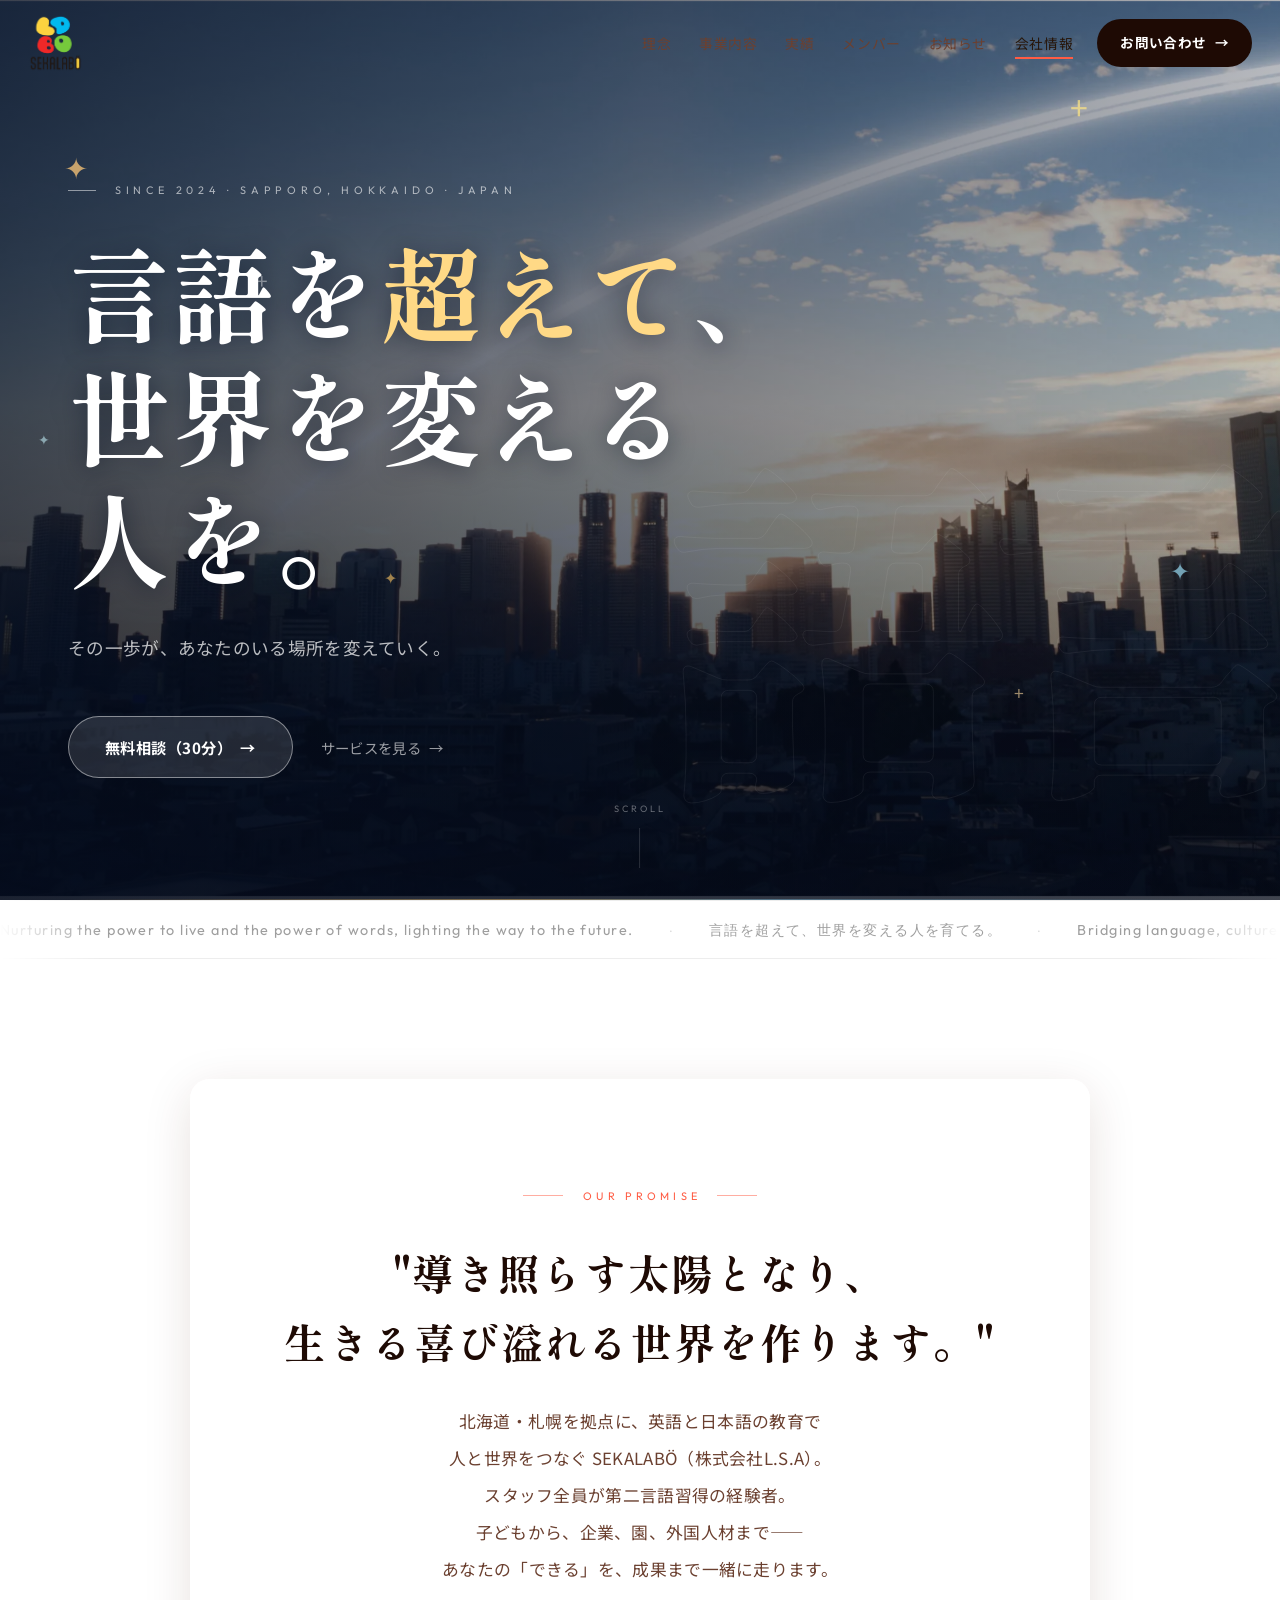
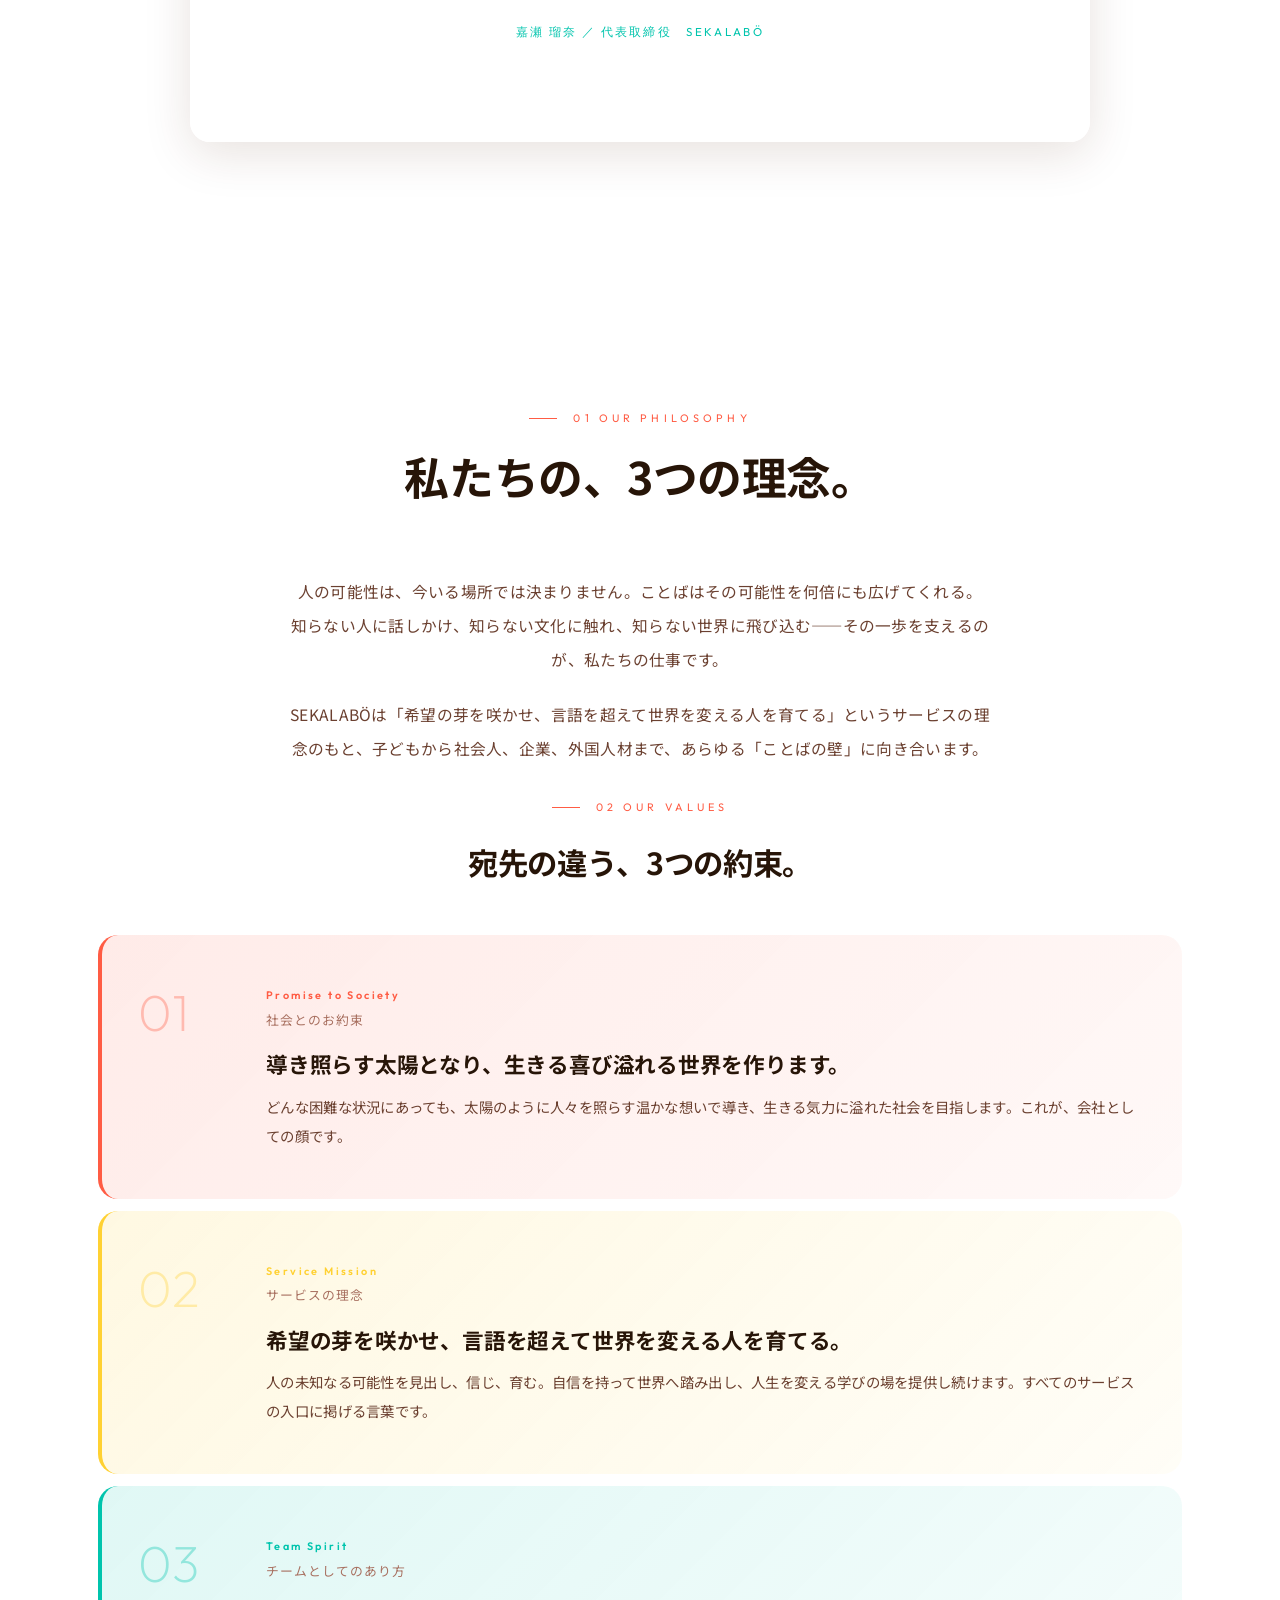
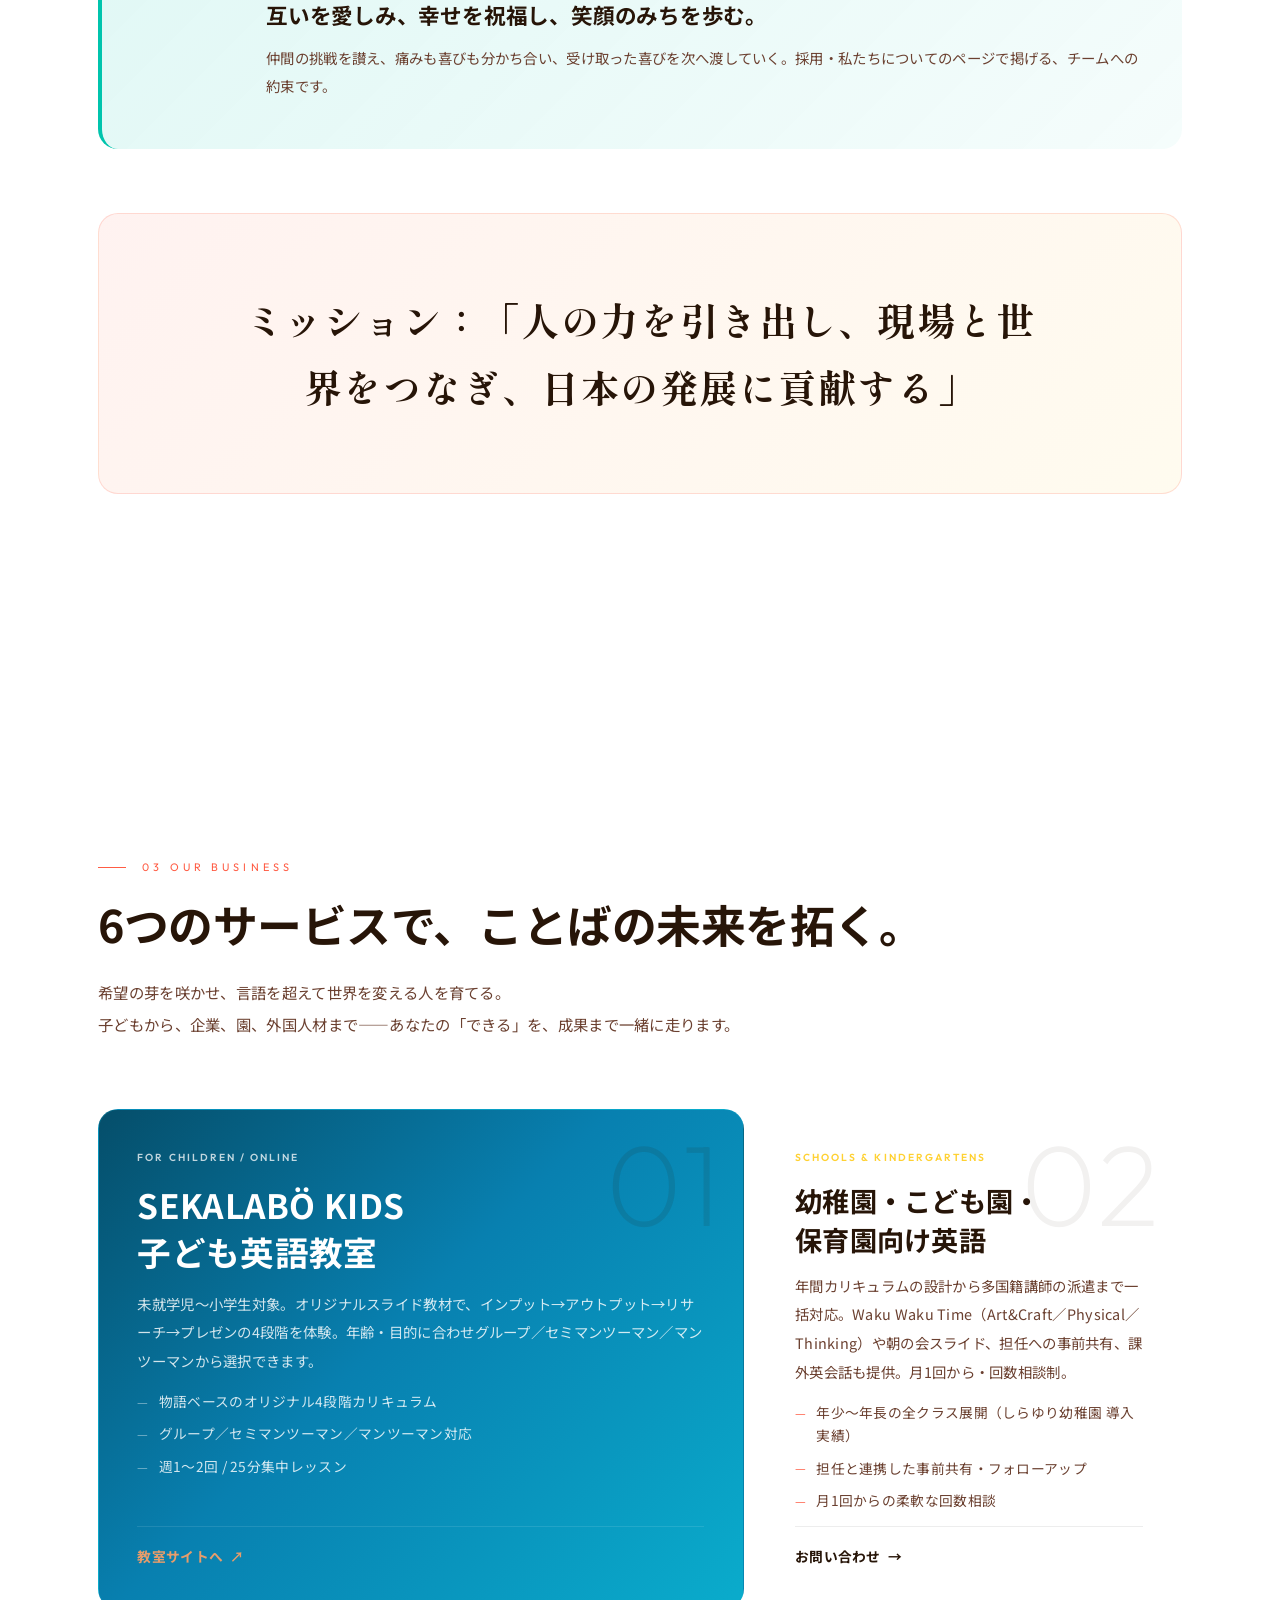
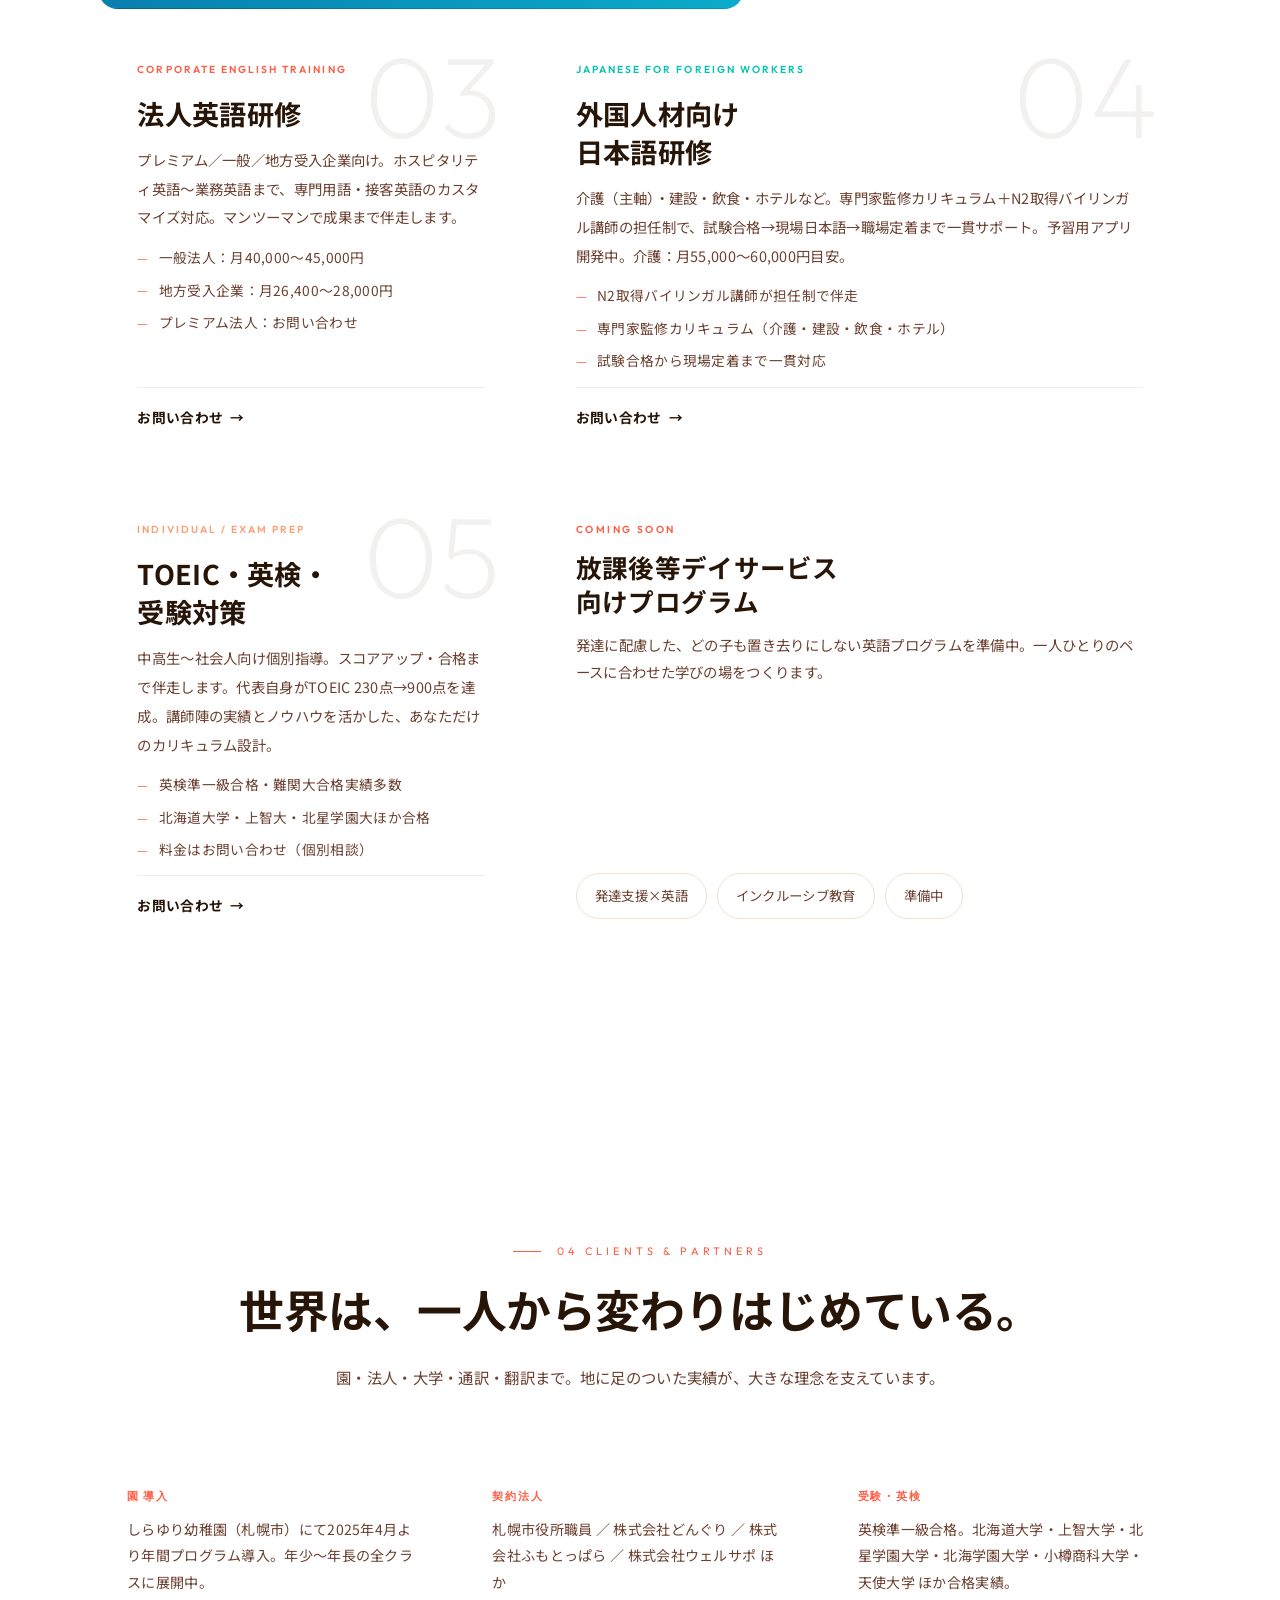
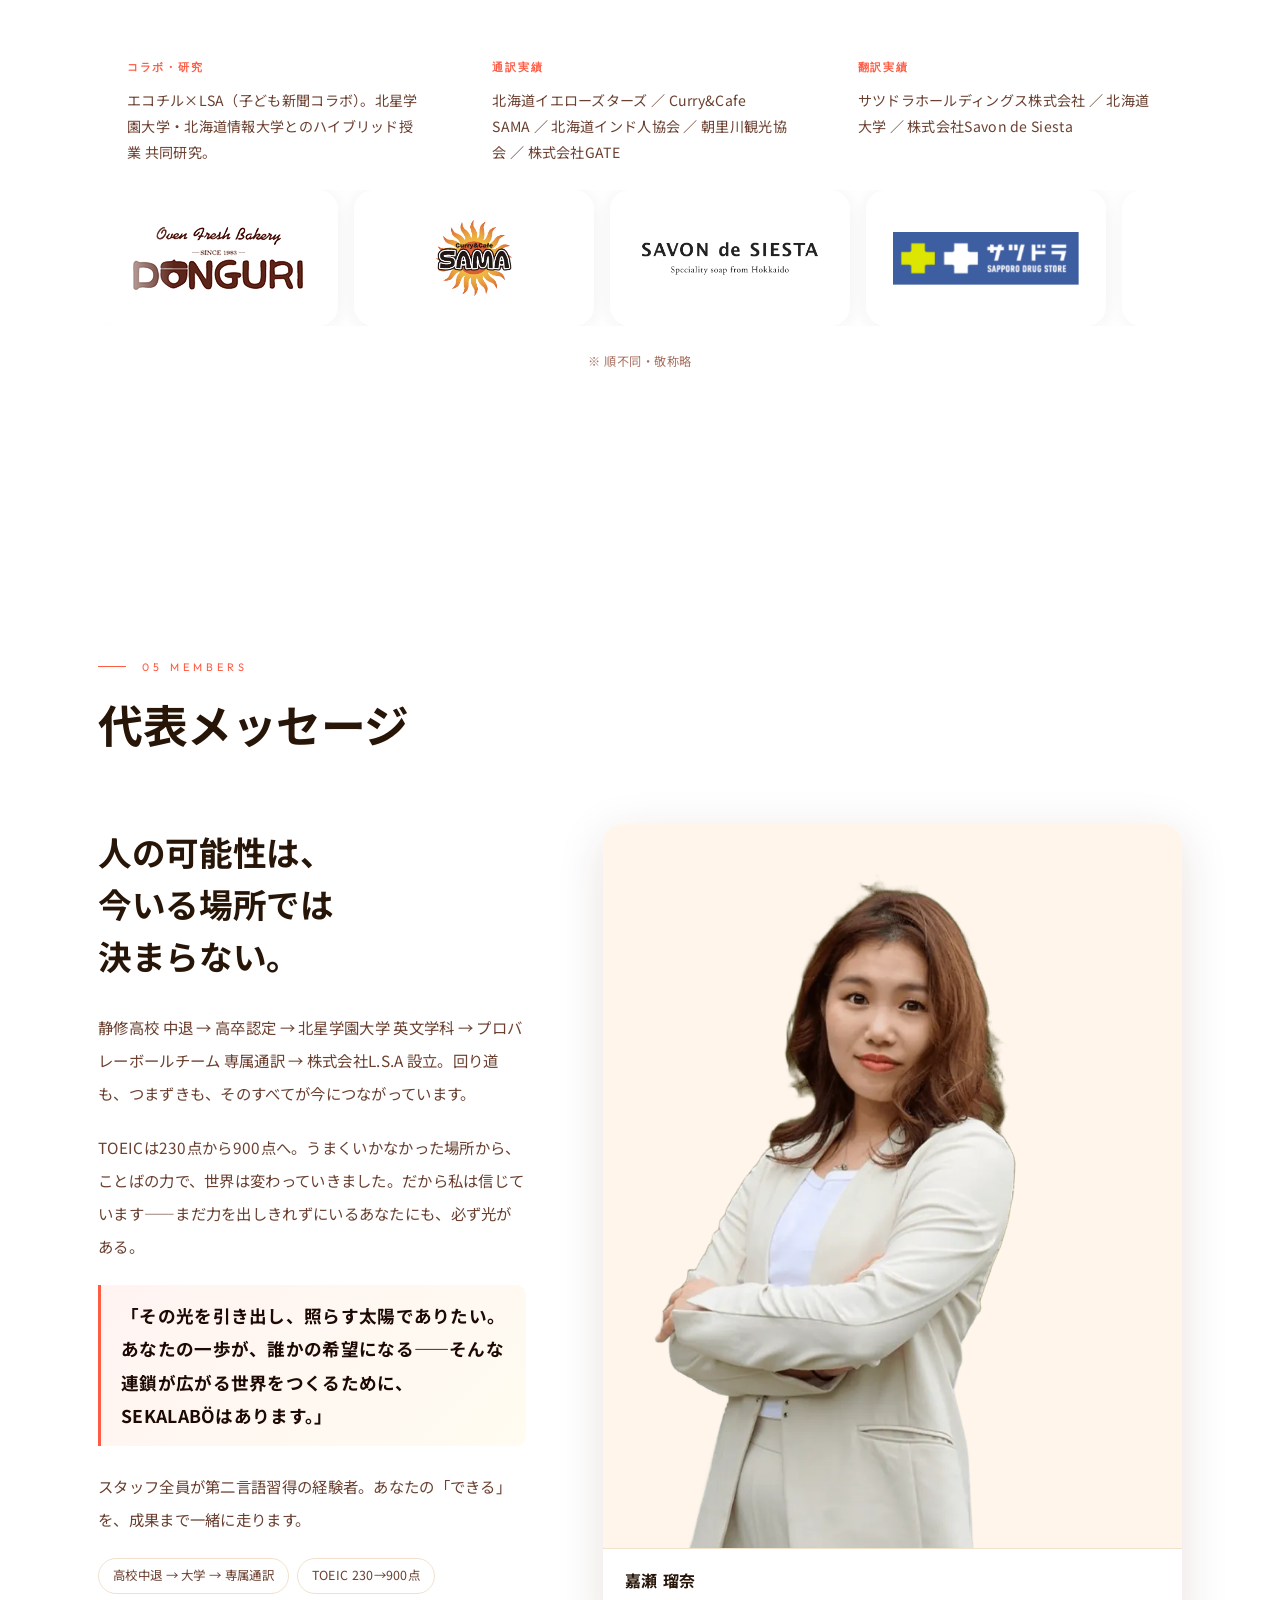
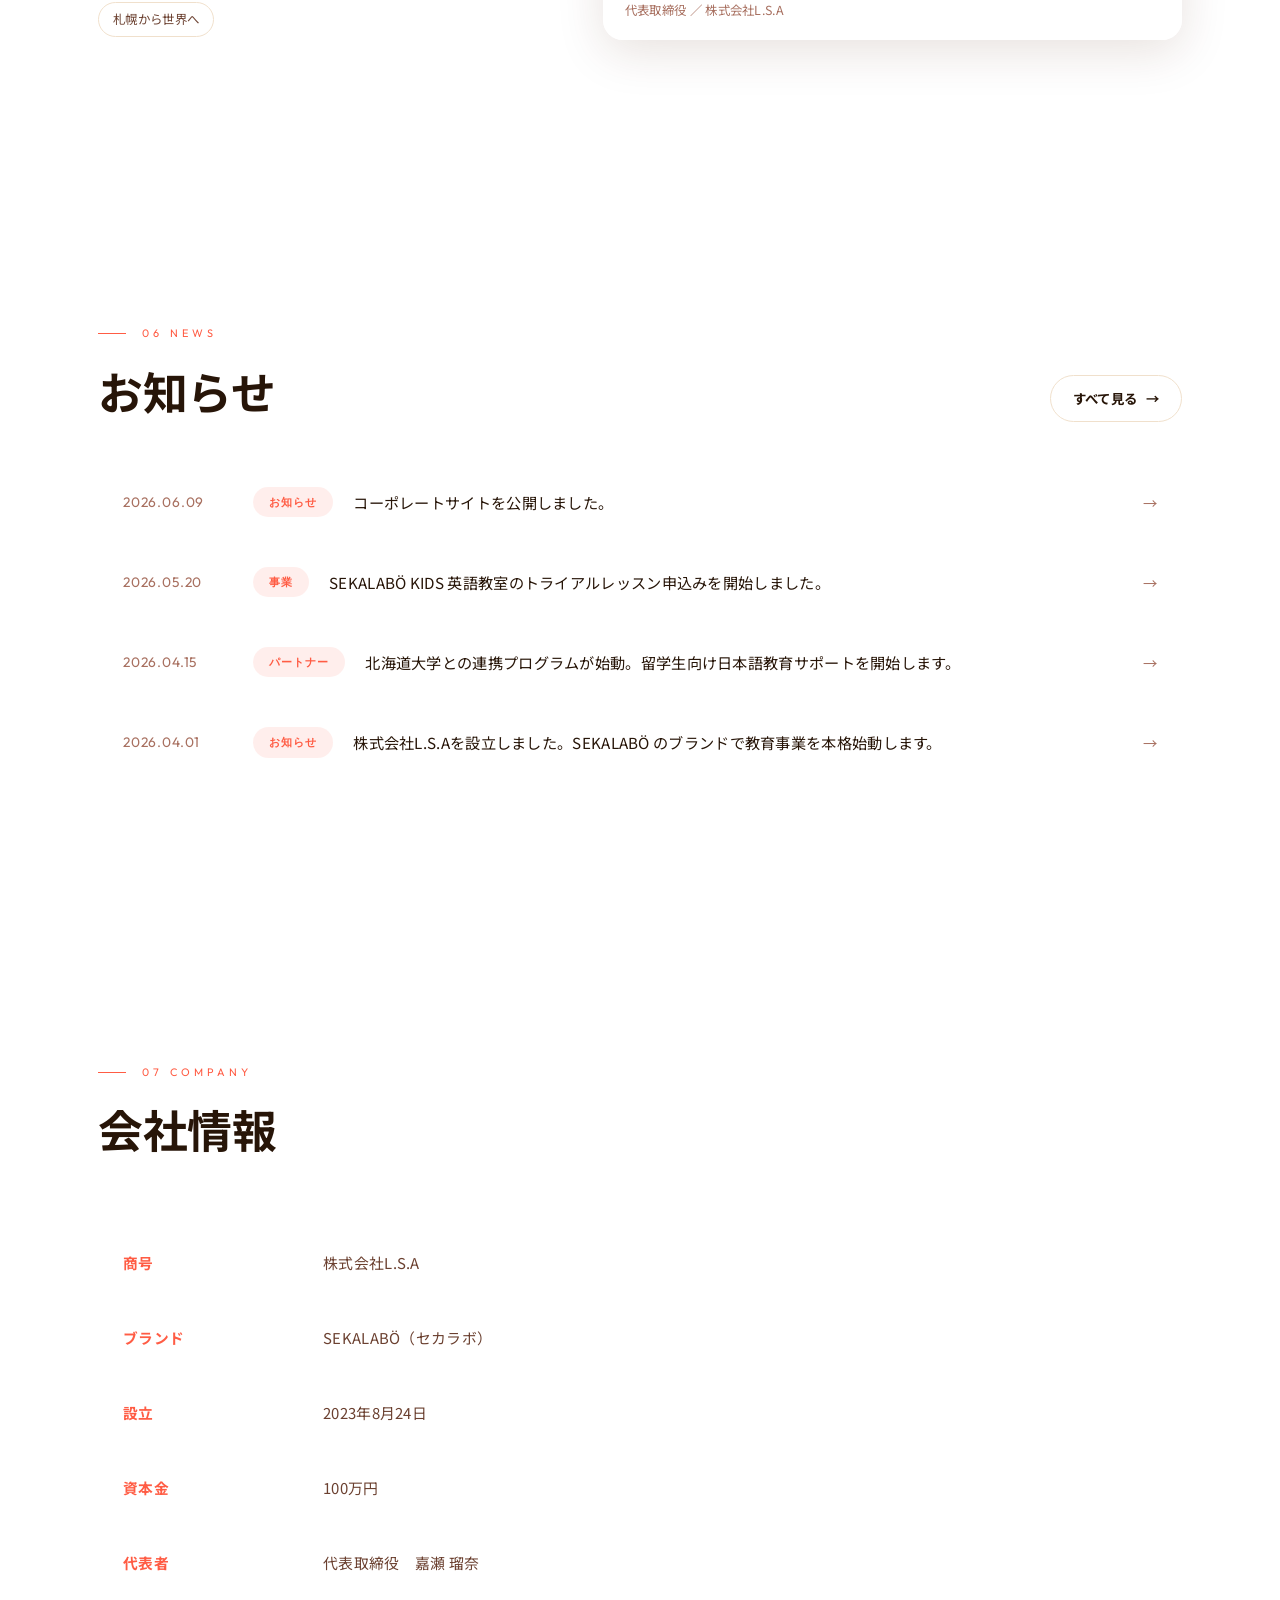
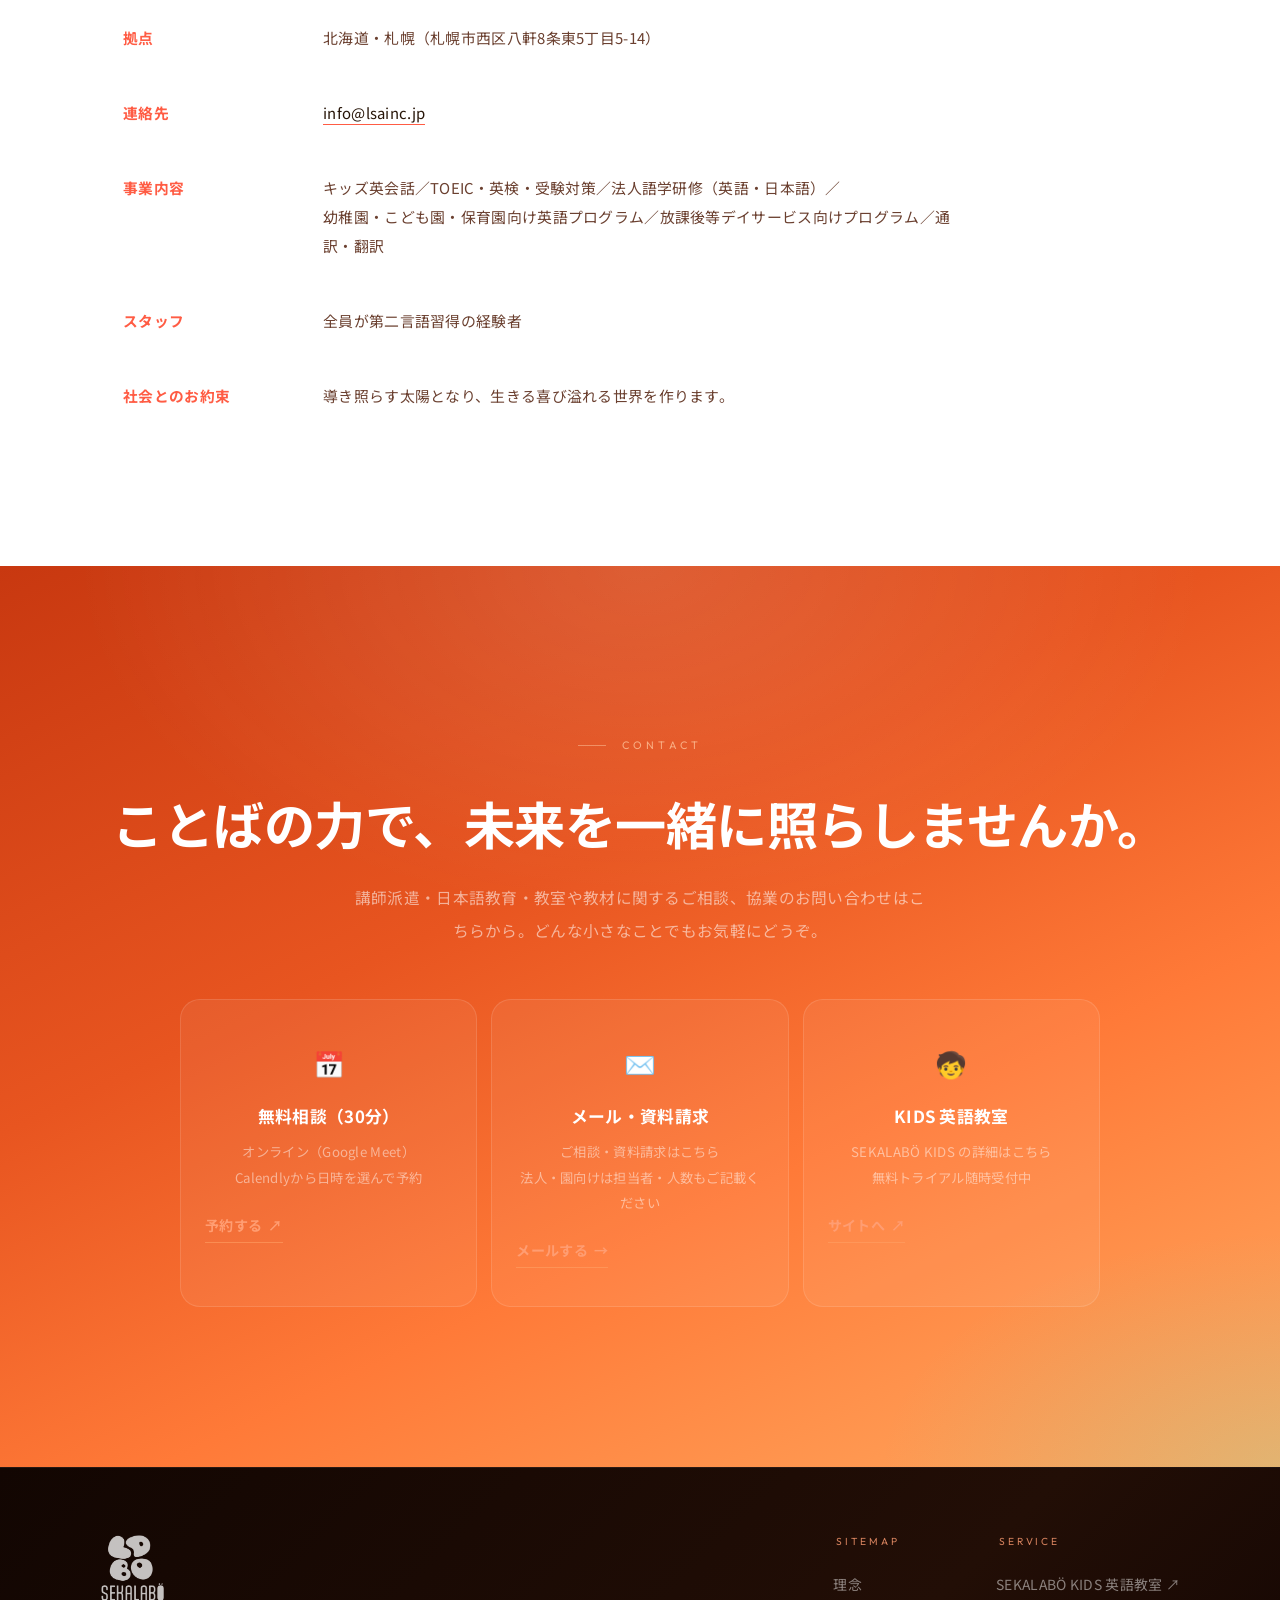
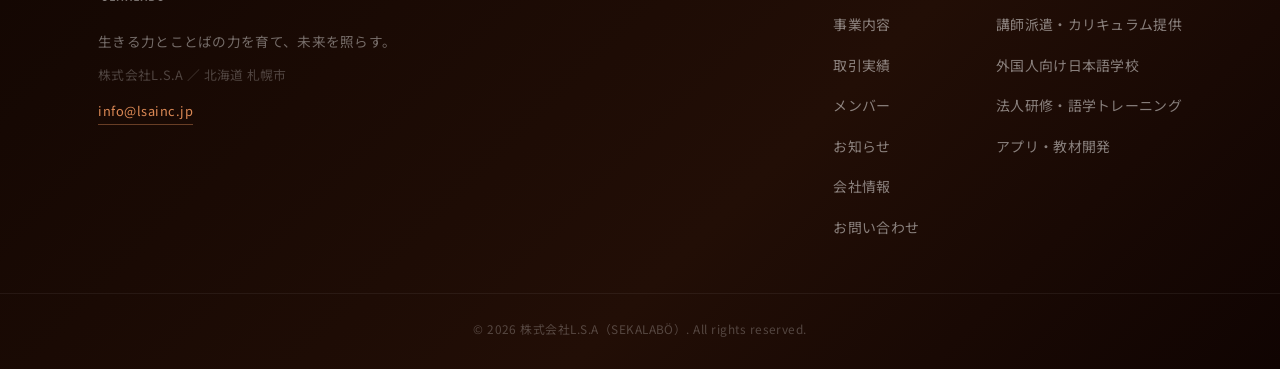
==== commit e30e2056: "Tidy line breaks across the site - bento--app: row → column layout (title was wrapping one char per " ====
--- a/index.html
+++ b/index.html
@@ -144,9 +144,9 @@
         <p class="vision__label">OUR PROMISE</p>
         <blockquote class="vision__quote">"導き照らす太陽となり、<br>生きる喜び溢れる世界を作ります。"</blockquote>
         <p class="vision__body">
-          北海道・札幌を拠点に、英語と日本語の教育で人と世界をつなぐ SEKALABÖ（株式会社L.S.A）。<br>
+          北海道・札幌を拠点に、英語と日本語の教育で<br class="pc-br">人と世界をつなぐ SEKALABÖ（株式会社L.S.A）。<br>
           スタッフ全員が第二言語習得の経験者。<br>
-          子どもから、企業、園、外国人材まで——あなたの「できる」を、成果まで一緒に走ります。
+          子どもから、企業、園、外国人材まで——<br class="pc-br">あなたの「できる」を、成果まで一緒に走ります。
         </p>
         <cite class="vision__cite">嘉瀬 瑠奈 ／ 代表取締役&emsp;SEKALABÖ</cite>
       </div>
--- a/style.css
+++ b/style.css
@@ -35,6 +35,9 @@
 }
 
 *, *::before, *::after { box-sizing: border-box; margin: 0; padding: 0; }
+
+/* natural Japanese line-breaking for headings (Chrome 119+; harmless elsewhere) */
+h1, h2, h3, h4, .vision__quote, .members__headline, .contact__title { word-break: auto-phrase; overflow-wrap: anywhere; }
 html { scroll-behavior: smooth; -webkit-text-size-adjust: 100%; }
 
 body {
@@ -330,7 +333,7 @@
 .vision__label::before, .vision__label::after { content: ""; width: 40px; height: 1px; background: var(--coral); opacity: .5; flex-shrink: 0; }
 .vision__quote {
   font-family: var(--serif); font-weight: 700;
-  font-size: clamp(2rem, 5.5vw, 4.2rem); line-height: 1.5; letter-spacing: .04em;
+  font-size: clamp(1.5rem, 3.3vw, 2.6rem); line-height: 1.65; letter-spacing: .03em;
   color: var(--dark); font-style: normal; margin: 0 auto 28px;
 }
 .vision__body {
@@ -472,7 +475,7 @@
   border-color: rgba(10,172,204,.25);
 }
 .bento--kids:hover { box-shadow: 0 16px 56px rgba(5,78,106,.32); }
-.bento--app { flex-direction: row; align-items: center; gap: clamp(24px, 5vw, 60px); }
+.bento--app { flex-direction: column; align-items: flex-start; gap: 20px; }
 
 .bento__num {
   position: absolute; top: 16px; right: 22px;
@@ -513,7 +516,7 @@
 .bento__link--light { color: rgba(255,160,100,.9); border-top-color: rgba(255,255,255,.1); }
 .bento__link--light:hover { color: rgba(255,255,255,.95); }
 
-.bento__app-body { flex: 1; }
+.bento__app-body { flex: 1; min-width: 0; }
 .bento__app-label { font-family: var(--latin); font-size: .64rem; font-weight: 600; letter-spacing: .24em; color: var(--coral); display: block; margin-bottom: 10px; }
 .bento__app-title { font-family: var(--sans); font-weight: 700; font-size: clamp(1.2rem, 2.5vw, 1.6rem); line-height: 1.35; color: var(--ink); margin-bottom: 12px; }
 .bento__app-desc { font-size: .9rem; color: var(--ink-soft); line-height: 1.9; }
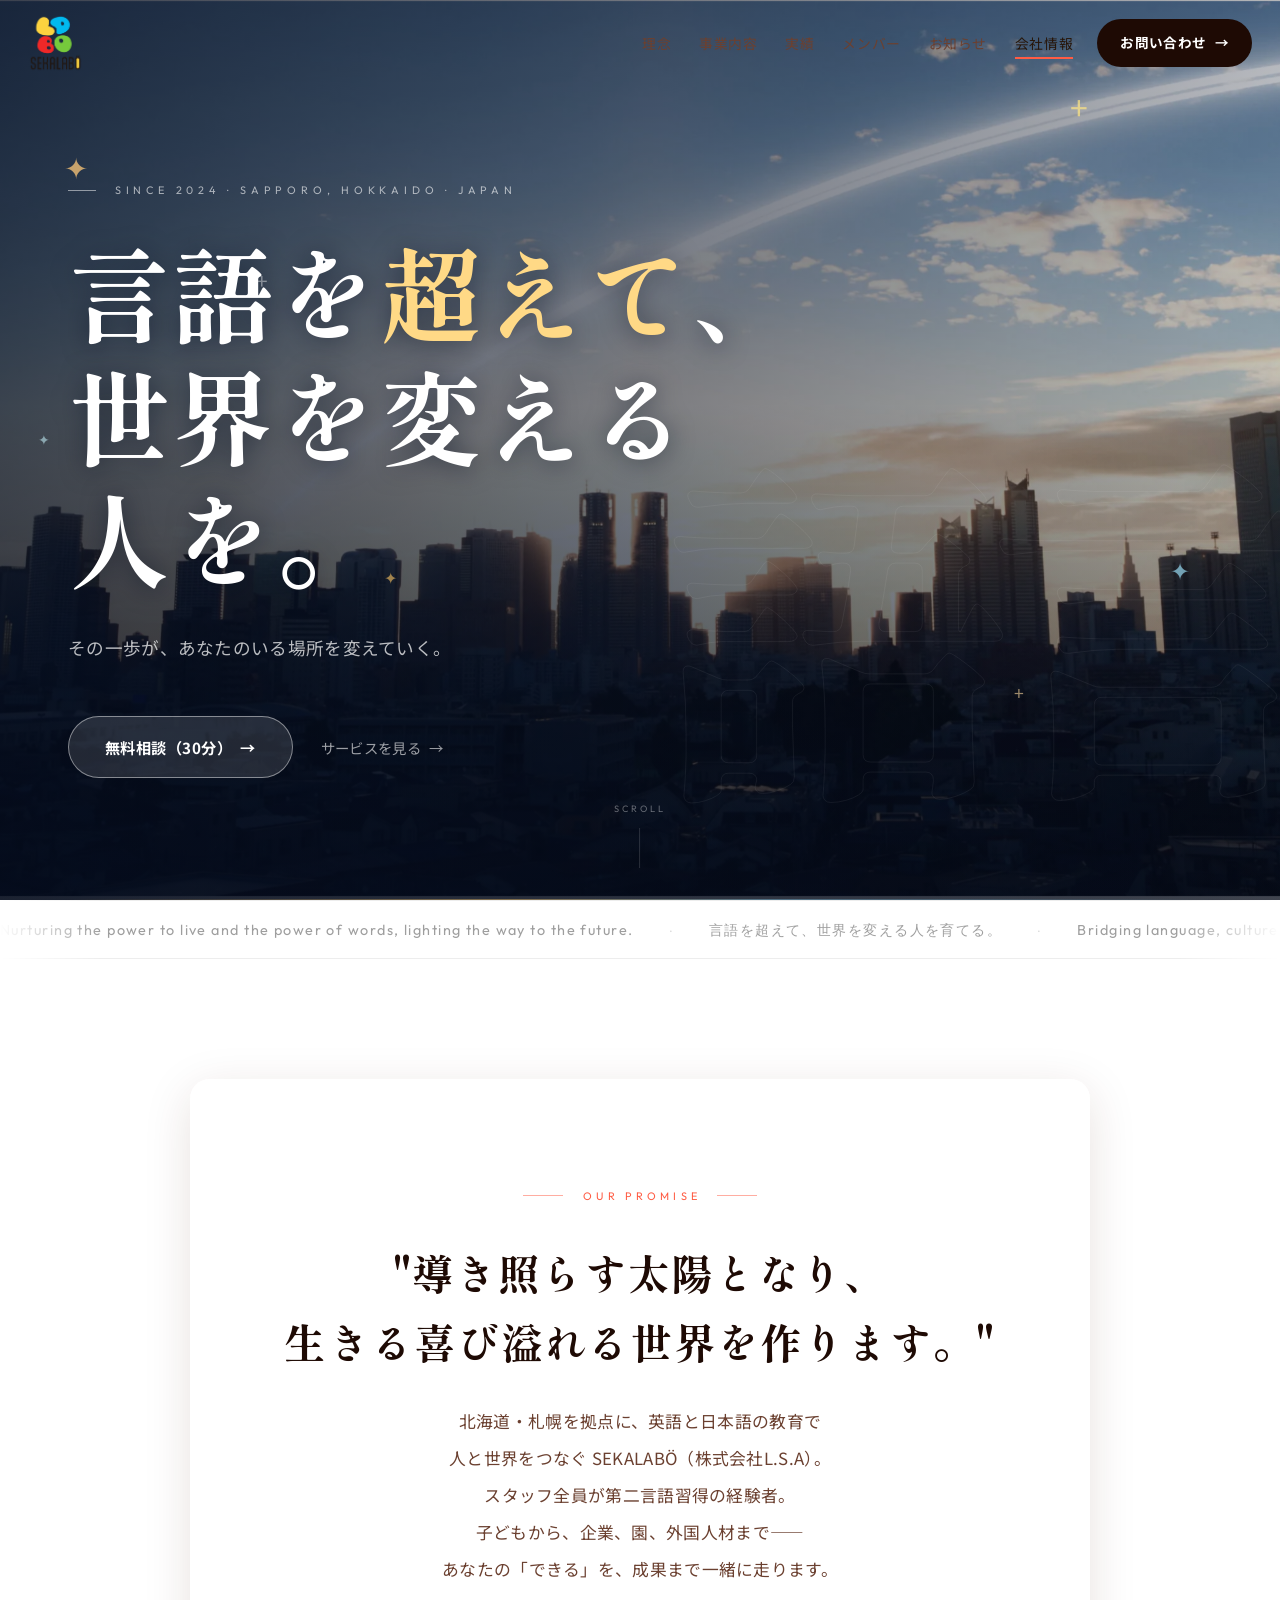
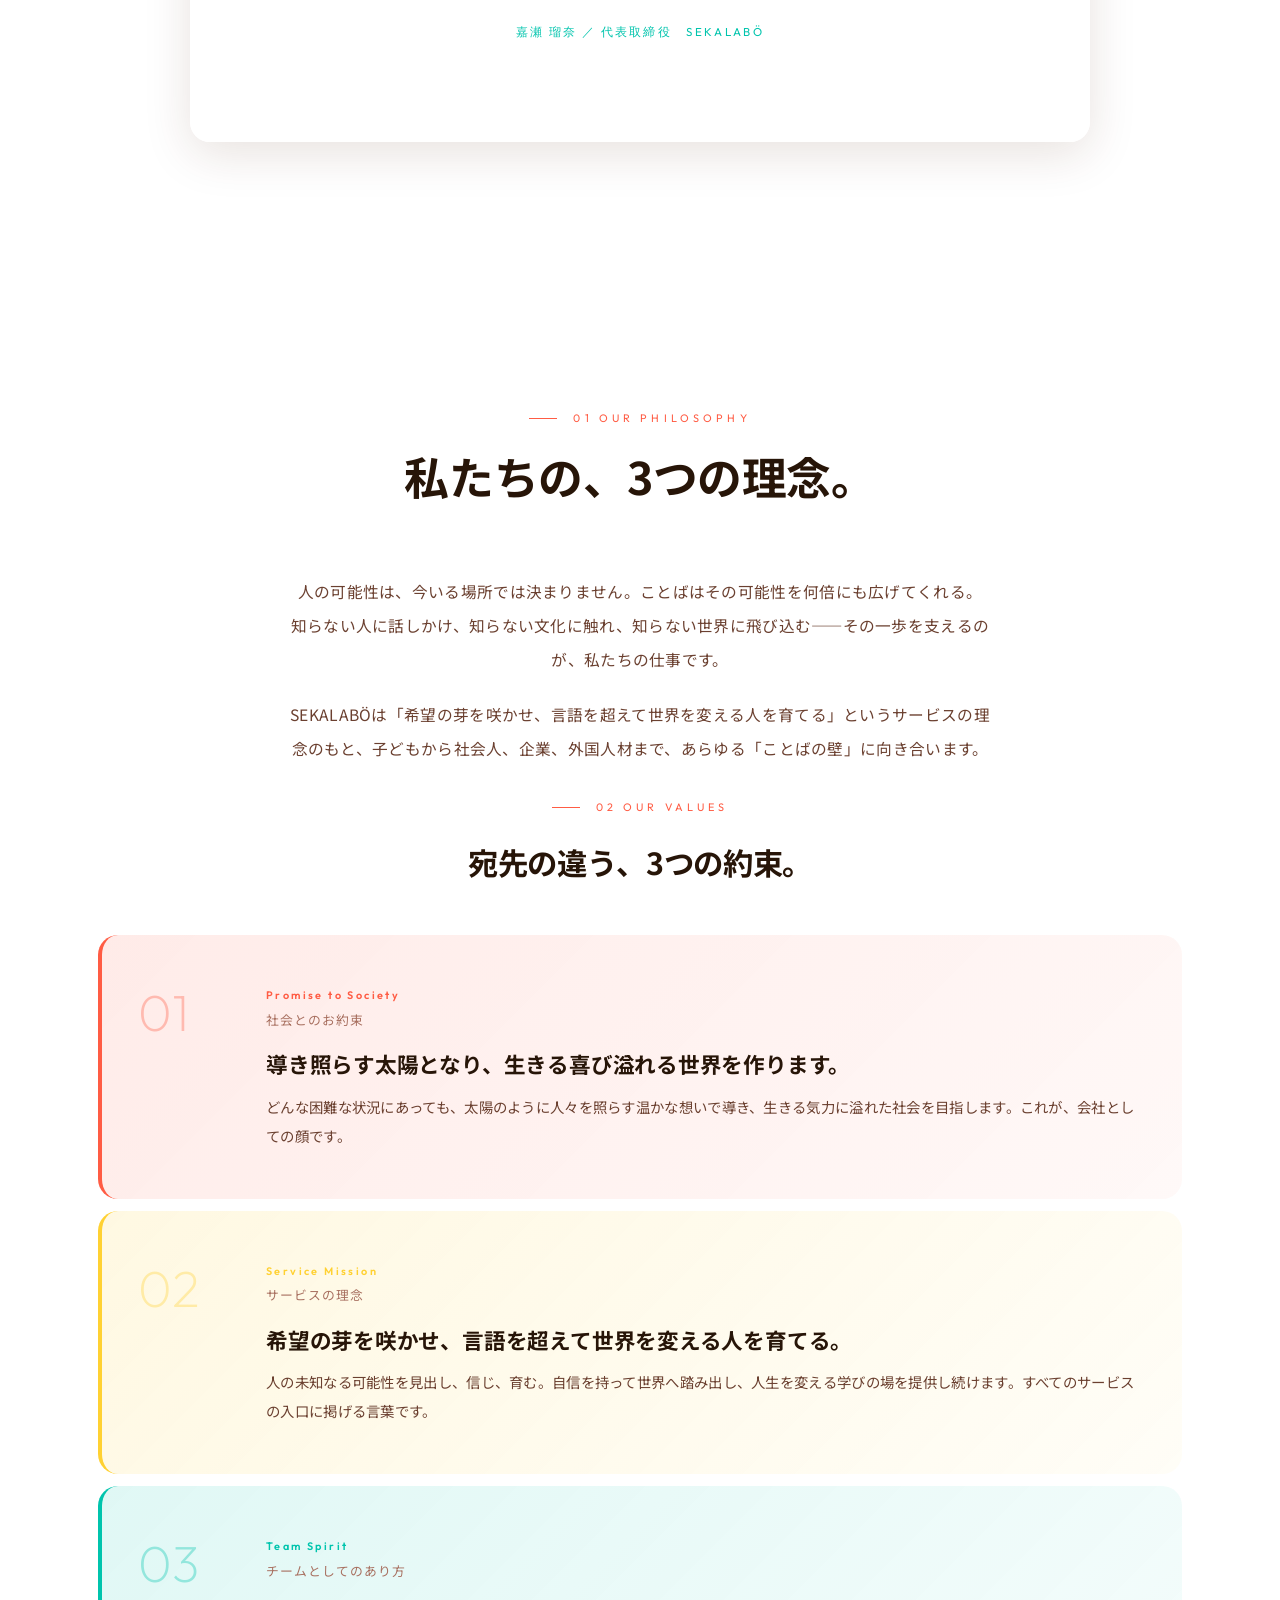
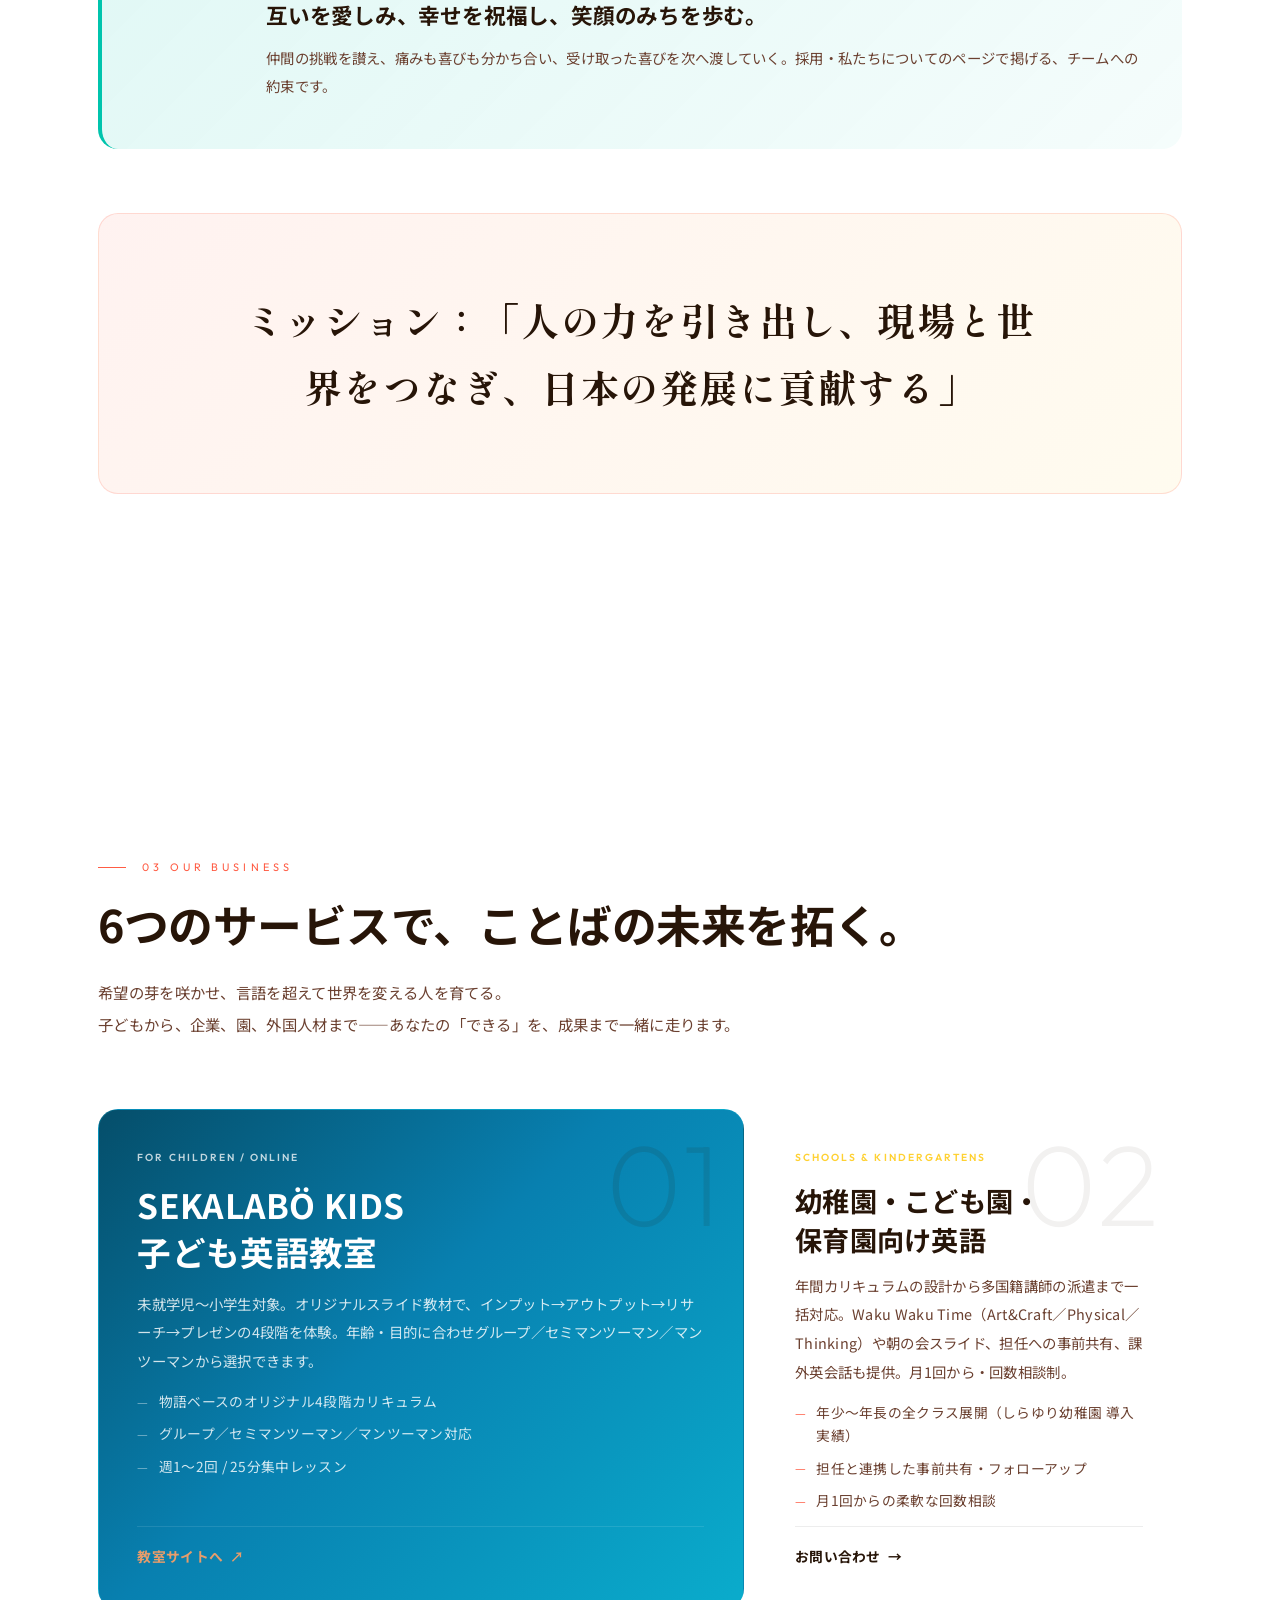
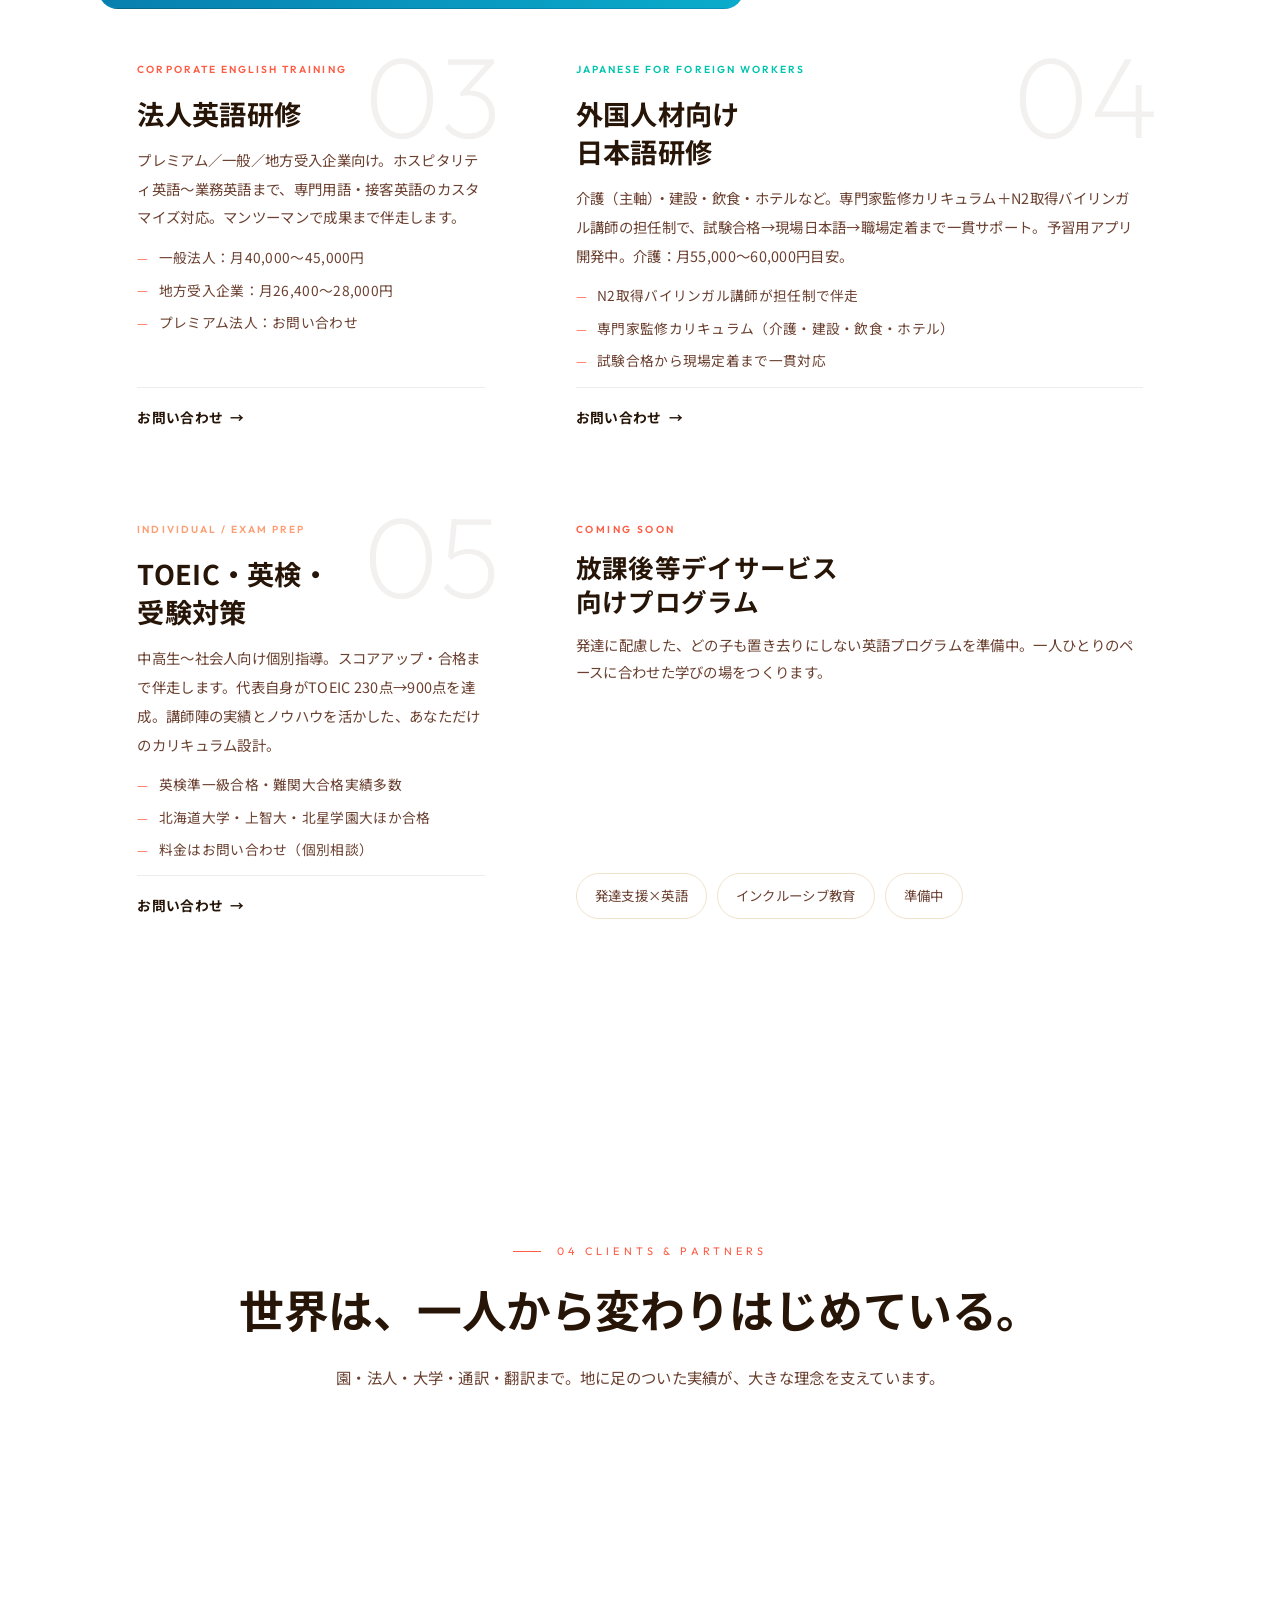
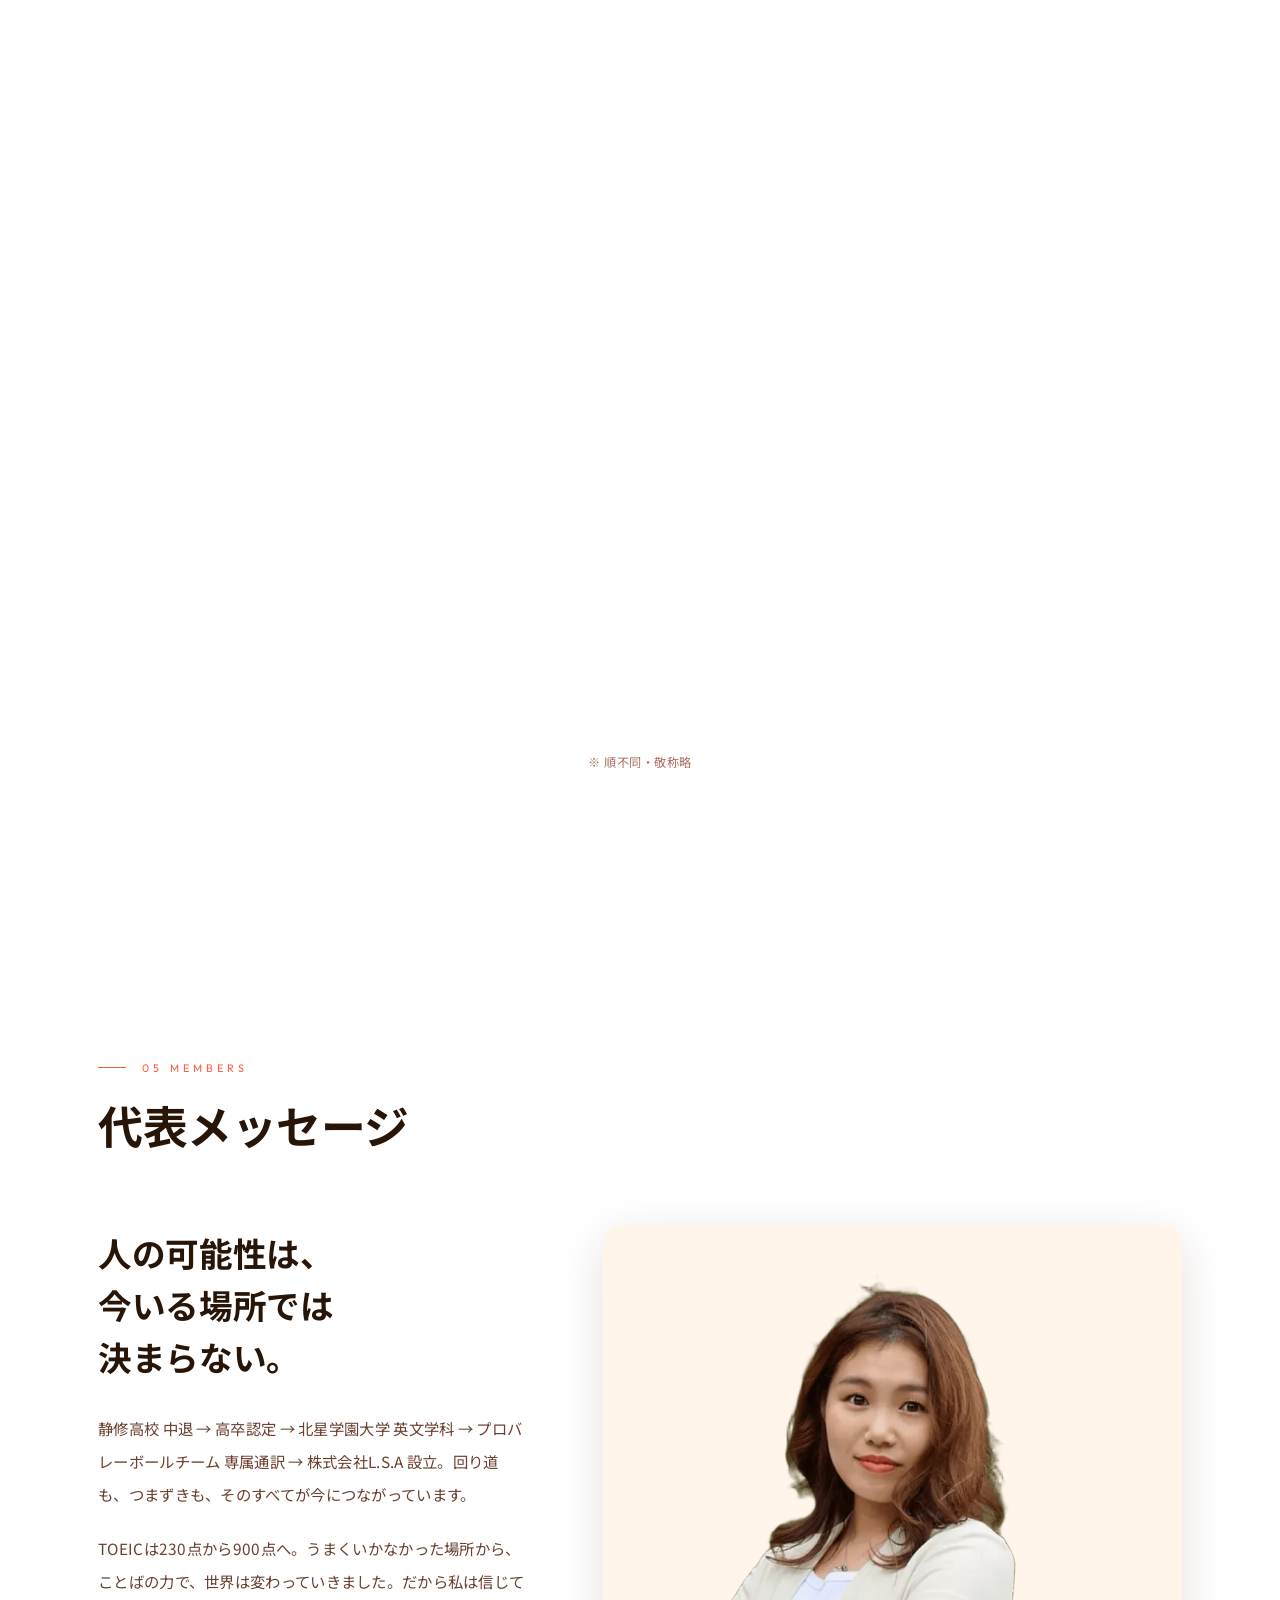
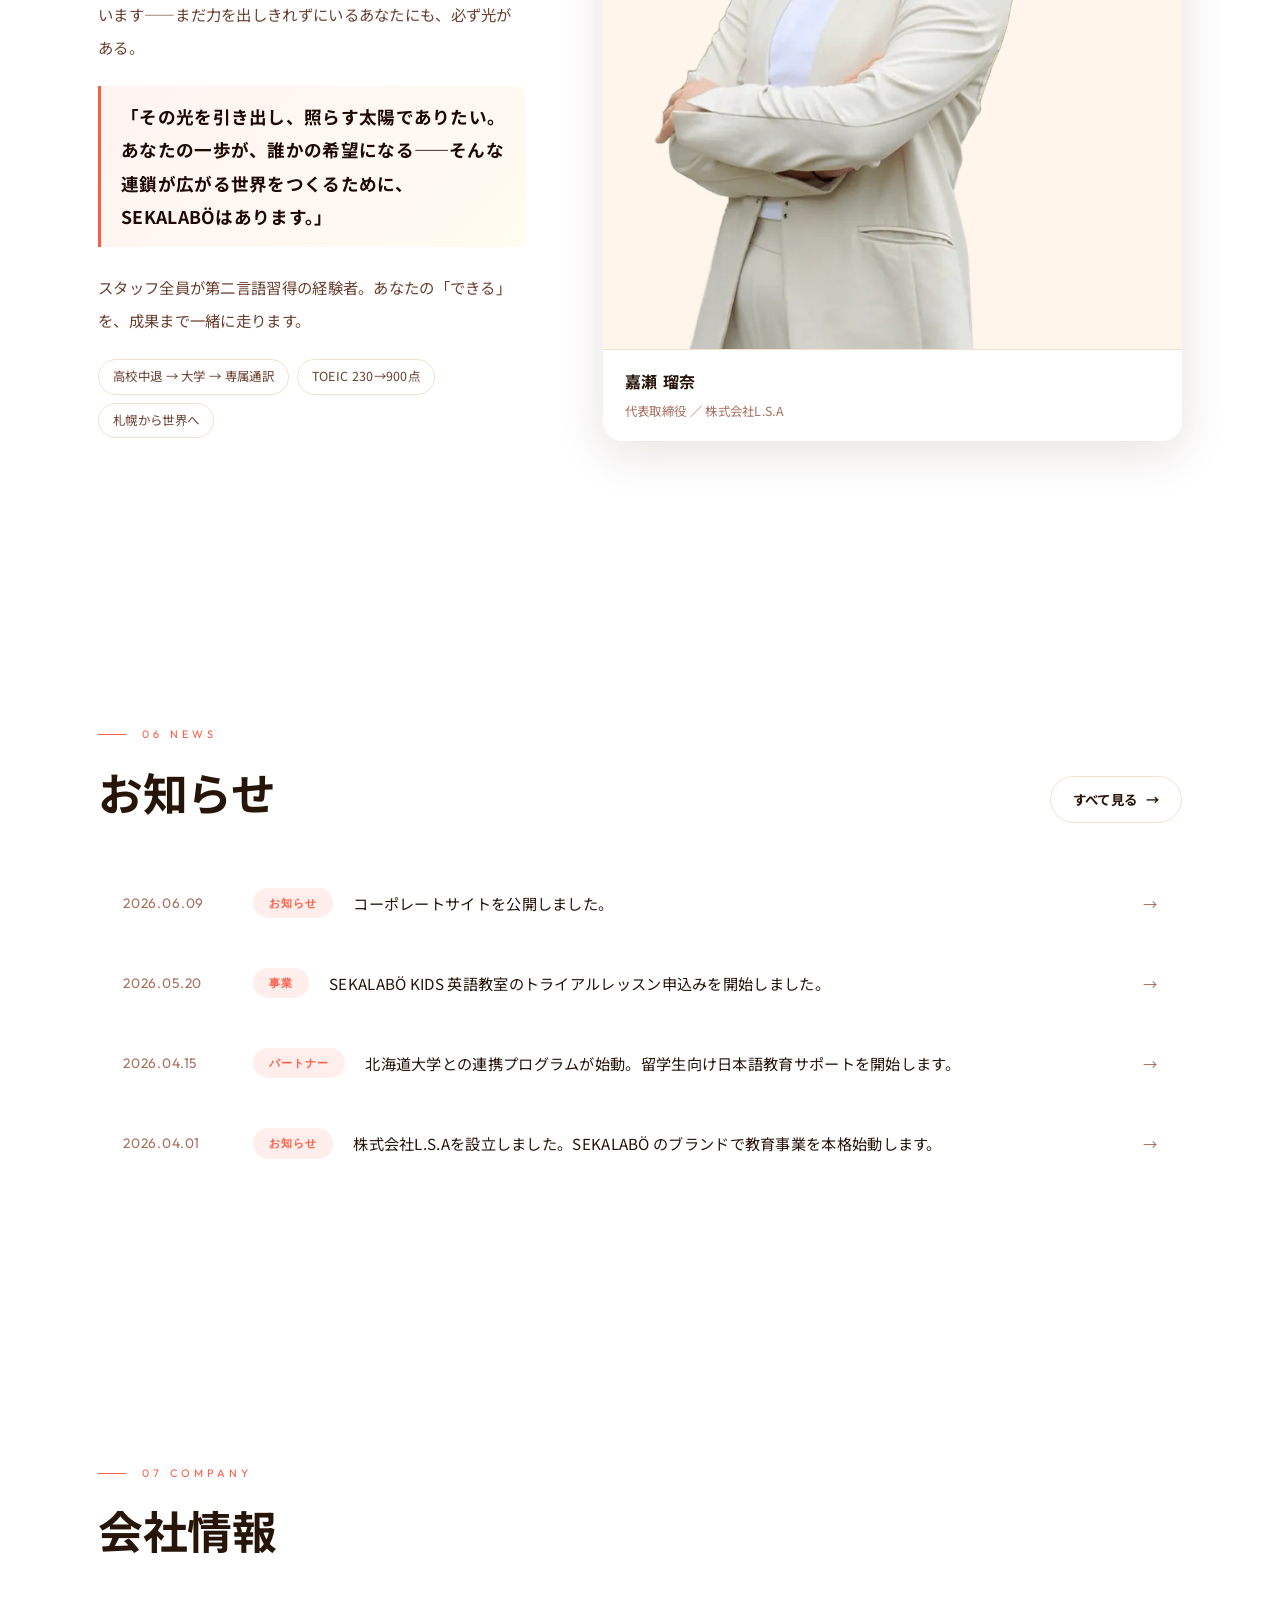
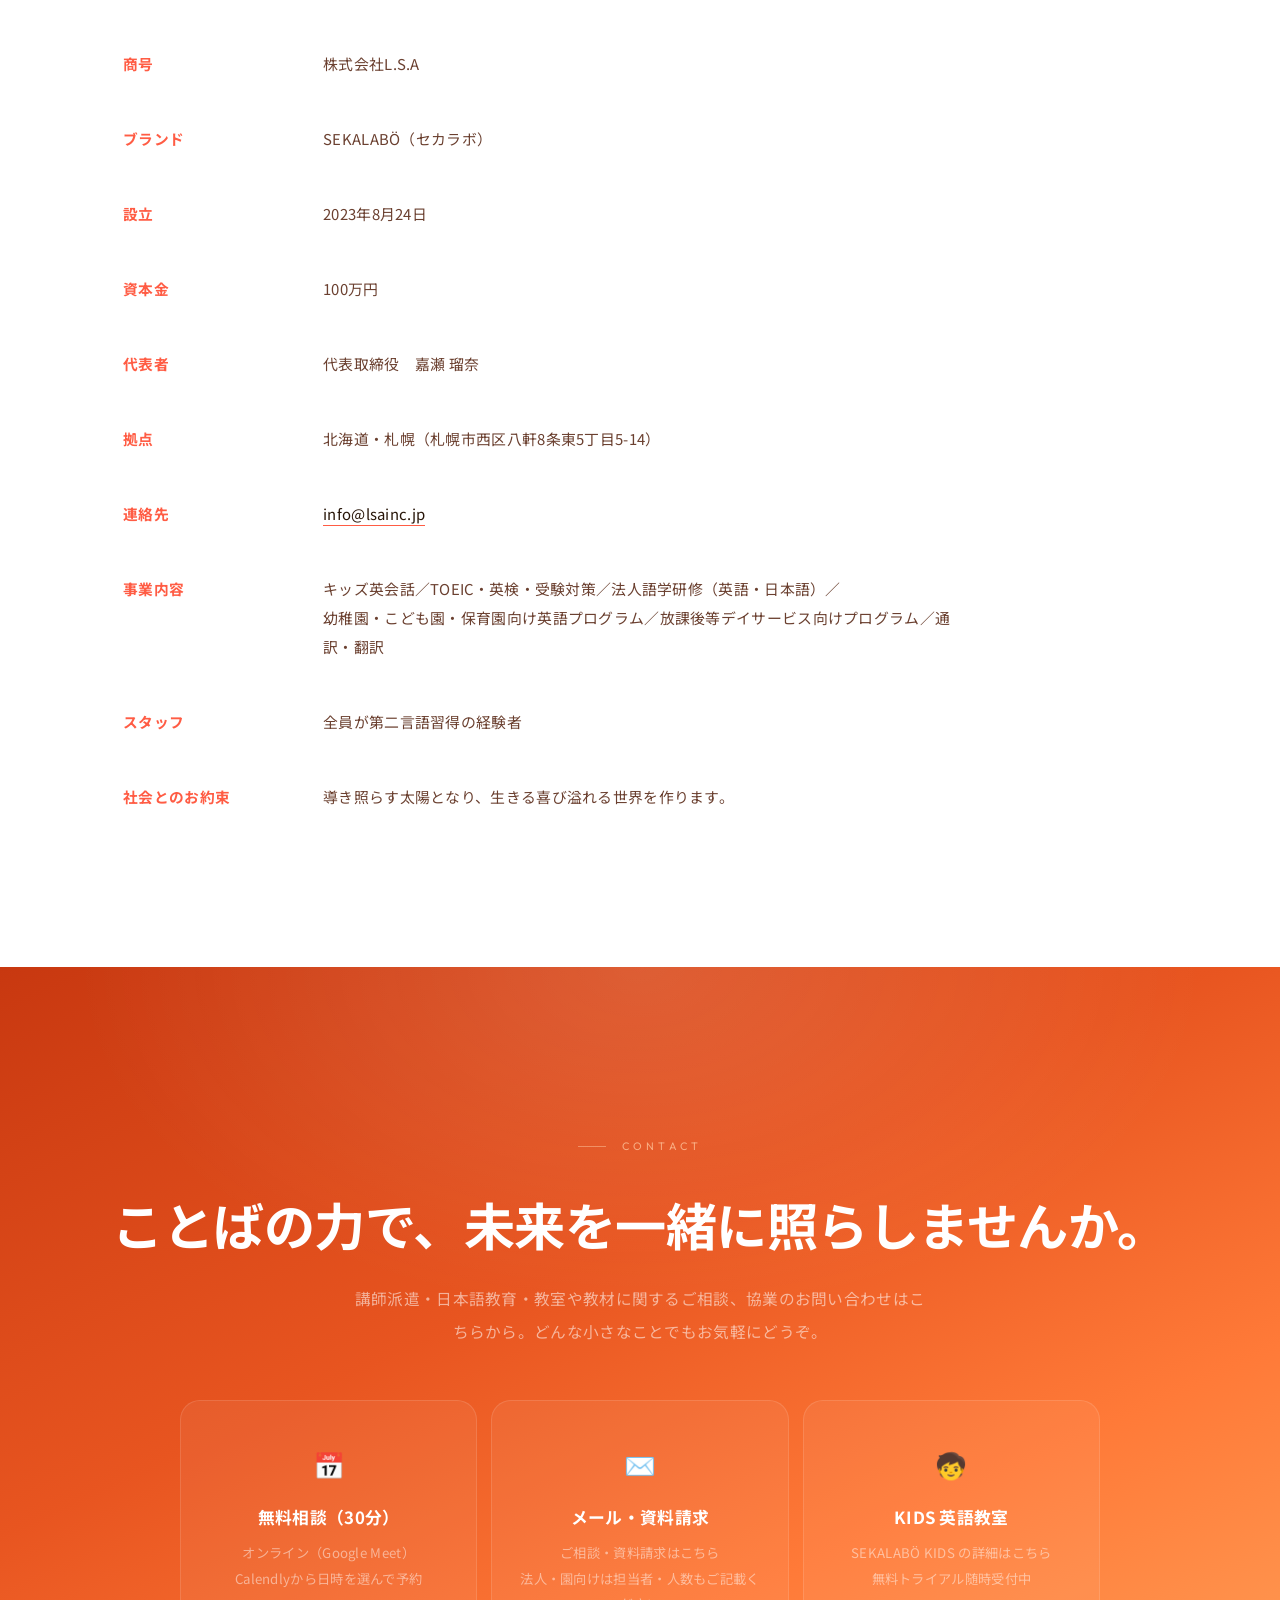
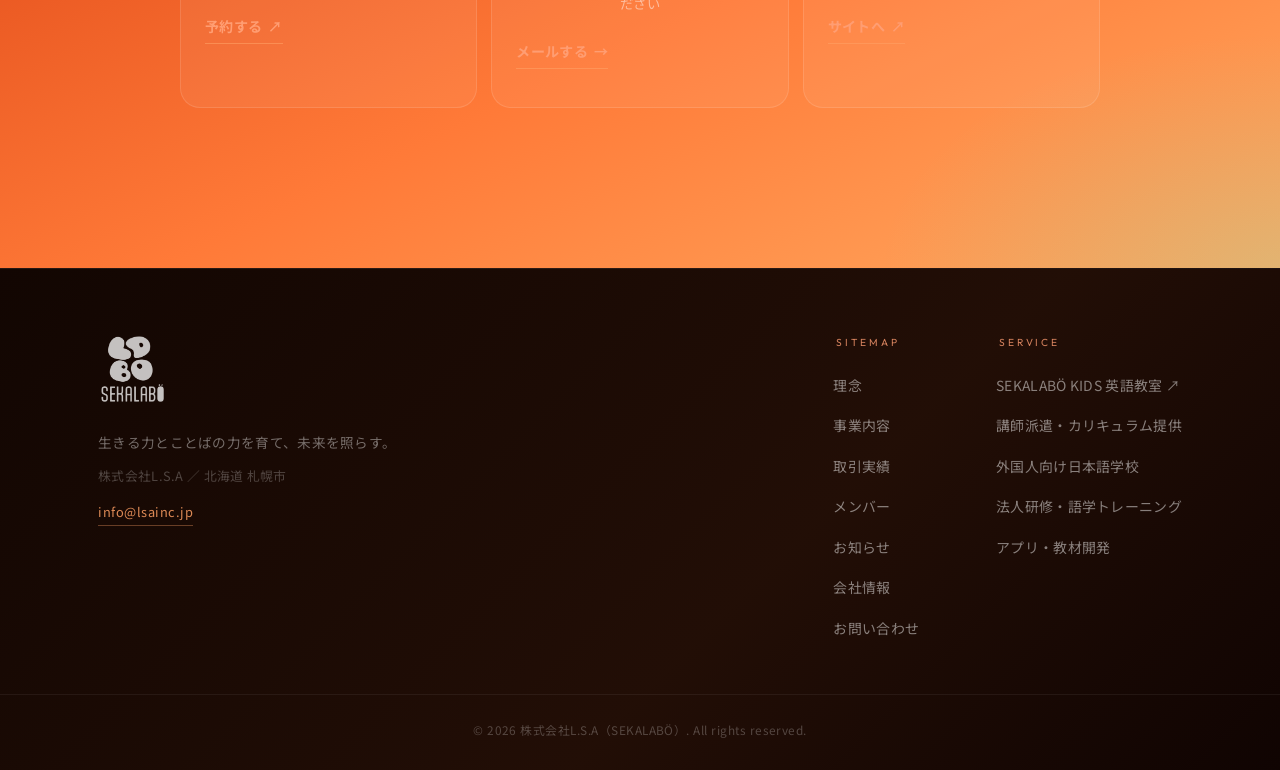
==== commit 9a3c3cb3: "Achievements: 2-column layout with pill tags for readability - Grid 3 cols → 2 cols with wider gaps " ====
--- a/index.html
+++ b/index.html
@@ -316,23 +316,47 @@
         </div>
         <div class="achievement-item">
           <span class="achievement-label">契約法人</span>
-          <p class="achievement-body">札幌市役所職員 ／ 株式会社どんぐり ／ 株式会社ふもとっぱら ／ 株式会社ウェルサポ ほか</p>
+          <ul class="achievement-tags">
+            <li>札幌市役所職員</li>
+            <li>株式会社どんぐり</li>
+            <li>株式会社ふもとっぱら</li>
+            <li>株式会社ウェルサポ</li>
+            <li>ほか</li>
+          </ul>
         </div>
         <div class="achievement-item">
           <span class="achievement-label">受験・英検</span>
-          <p class="achievement-body">英検準一級合格。北海道大学・上智大学・北星学園大学・北海学園大学・小樽商科大学・天使大学 ほか合格実績。</p>
+          <p class="achievement-body">英検準一級合格。ほか難関大学への合格実績多数。</p>
+          <ul class="achievement-tags">
+            <li>北海道大学</li>
+            <li>上智大学</li>
+            <li>北星学園大学</li>
+            <li>北海学園大学</li>
+            <li>小樽商科大学</li>
+            <li>天使大学</li>
+          </ul>
         </div>
         <div class="achievement-item">
-          <span class="achievement-label">コラボ・研究</span>
+          <span class="achievement-label">コラボ・共同研究</span>
           <p class="achievement-body">エコチル×LSA（子ども新聞コラボ）。北星学園大学・北海道情報大学とのハイブリッド授業 共同研究。</p>
         </div>
         <div class="achievement-item">
           <span class="achievement-label">通訳実績</span>
-          <p class="achievement-body">北海道イエローズターズ ／ Curry&amp;Cafe SAMA ／ 北海道インド人協会 ／ 朝里川観光協会 ／ 株式会社GATE</p>
+          <ul class="achievement-tags">
+            <li>北海道イエローズターズ</li>
+            <li>Curry&amp;Cafe SAMA</li>
+            <li>北海道インド人協会</li>
+            <li>朝里川観光協会</li>
+            <li>株式会社GATE</li>
+          </ul>
         </div>
         <div class="achievement-item">
           <span class="achievement-label">翻訳実績</span>
-          <p class="achievement-body">サツドラホールディングス株式会社 ／ 北海道大学 ／ 株式会社Savon de Siesta</p>
+          <ul class="achievement-tags">
+            <li>サツドラホールディングス株式会社</li>
+            <li>北海道大学</li>
+            <li>株式会社Savon de Siesta</li>
+          </ul>
         </div>
       </div>
       <div class="logo-marquee reveal" aria-label="取引先ロゴ">
--- a/style.css
+++ b/style.css
@@ -548,21 +548,30 @@
 
 /* ── Achievement cards ── */
 .achievements {
-  display: grid; grid-template-columns: repeat(3, 1fr); gap: 12px;
+  display: grid; grid-template-columns: repeat(2, 1fr); gap: 20px;
   margin-top: clamp(28px, 4vw, 44px);
+  margin-bottom: clamp(44px, 6vw, 72px);
 }
 .achievement-item {
   background: rgba(255,255,255,.82); border: 1px solid rgba(255,255,255,.95);
-  border-radius: var(--radius-lg); padding: 24px 28px;
-  display: flex; flex-direction: column; gap: 10px;
+  border-radius: var(--radius-lg); padding: clamp(28px, 3vw, 36px) clamp(28px, 3vw, 40px);
+  display: flex; flex-direction: column; gap: 14px;
   transition: transform .3s var(--ease), box-shadow .3s var(--ease);
 }
 .achievement-item:hover { transform: translateY(-4px); box-shadow: var(--shadow-md); }
 .achievement-label {
-  font-family: var(--latin); font-size: .68rem; font-weight: 700; letter-spacing: .16em;
-  color: var(--coral); text-transform: uppercase;
-}
-.achievement-body { font-size: .88rem; line-height: 1.85; color: var(--ink-soft); }
+  font-size: .8rem; font-weight: 700; letter-spacing: .1em;
+  color: var(--coral);
+  display: inline-flex; align-items: center; gap: 10px;
+}
+.achievement-label::before { content: ""; width: 20px; height: 2px; background: var(--coral); opacity: .6; border-radius: 2px; }
+.achievement-body { font-size: .92rem; line-height: 2; color: var(--ink-soft); }
+.achievement-tags { display: flex; flex-wrap: wrap; gap: 8px; }
+.achievement-tags li {
+  font-size: .82rem; line-height: 1.5; color: var(--ink-soft);
+  background: rgba(255,92,68,.06); border: 1px solid rgba(255,92,68,.14);
+  border-radius: 999px; padding: 7px 16px; white-space: nowrap;
+}
 @media (prefers-reduced-motion: reduce) { .logo-track { animation: none; flex-wrap: wrap; justify-content: center; } }
 
 /* =========================================================
@@ -698,7 +707,6 @@
   .bento--japanese { grid-column: 1 / 3; }
   .bento--toeic    { grid-column: 1; }
   .bento--app      { grid-column: 2; }
-  .achievements    { grid-template-columns: repeat(2, 1fr); }
 }
 @media (max-width: 960px) {
   .split, .split--reverse { grid-template-columns: 1fr; gap: 40px; }
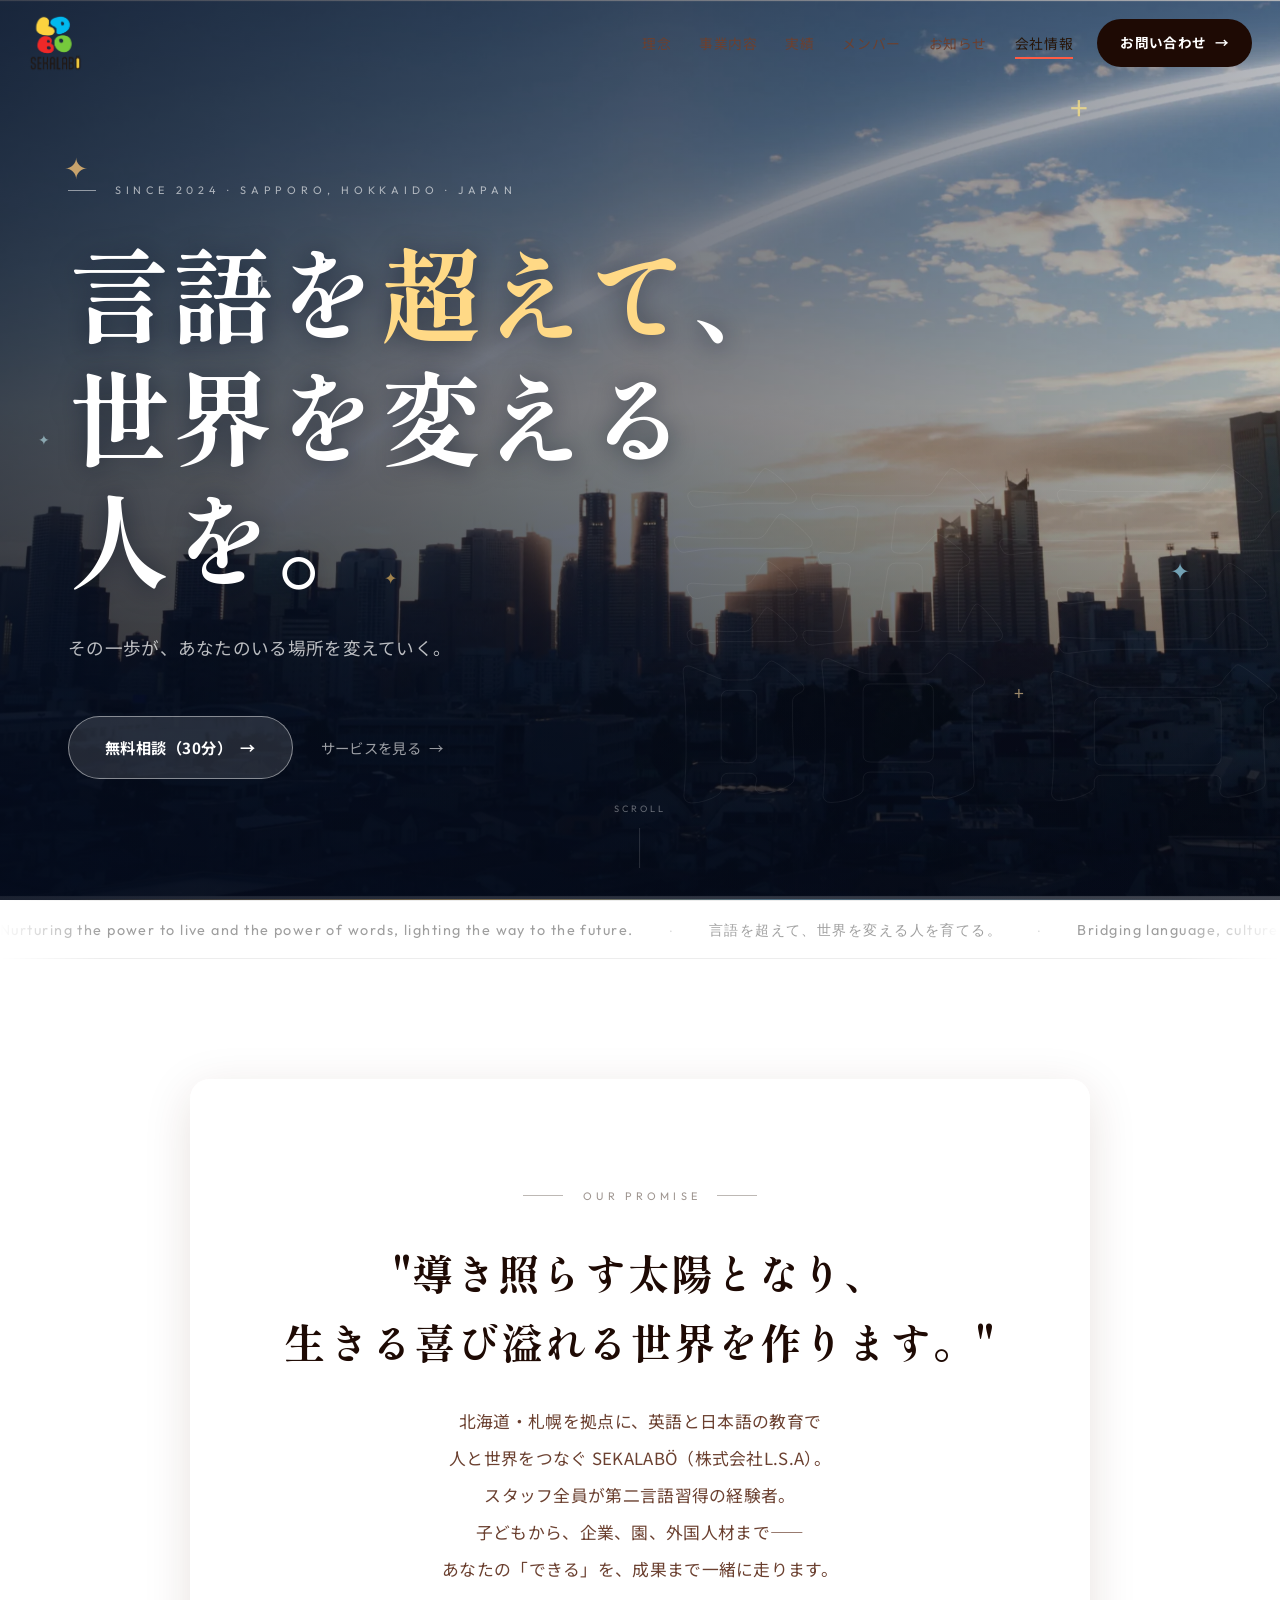
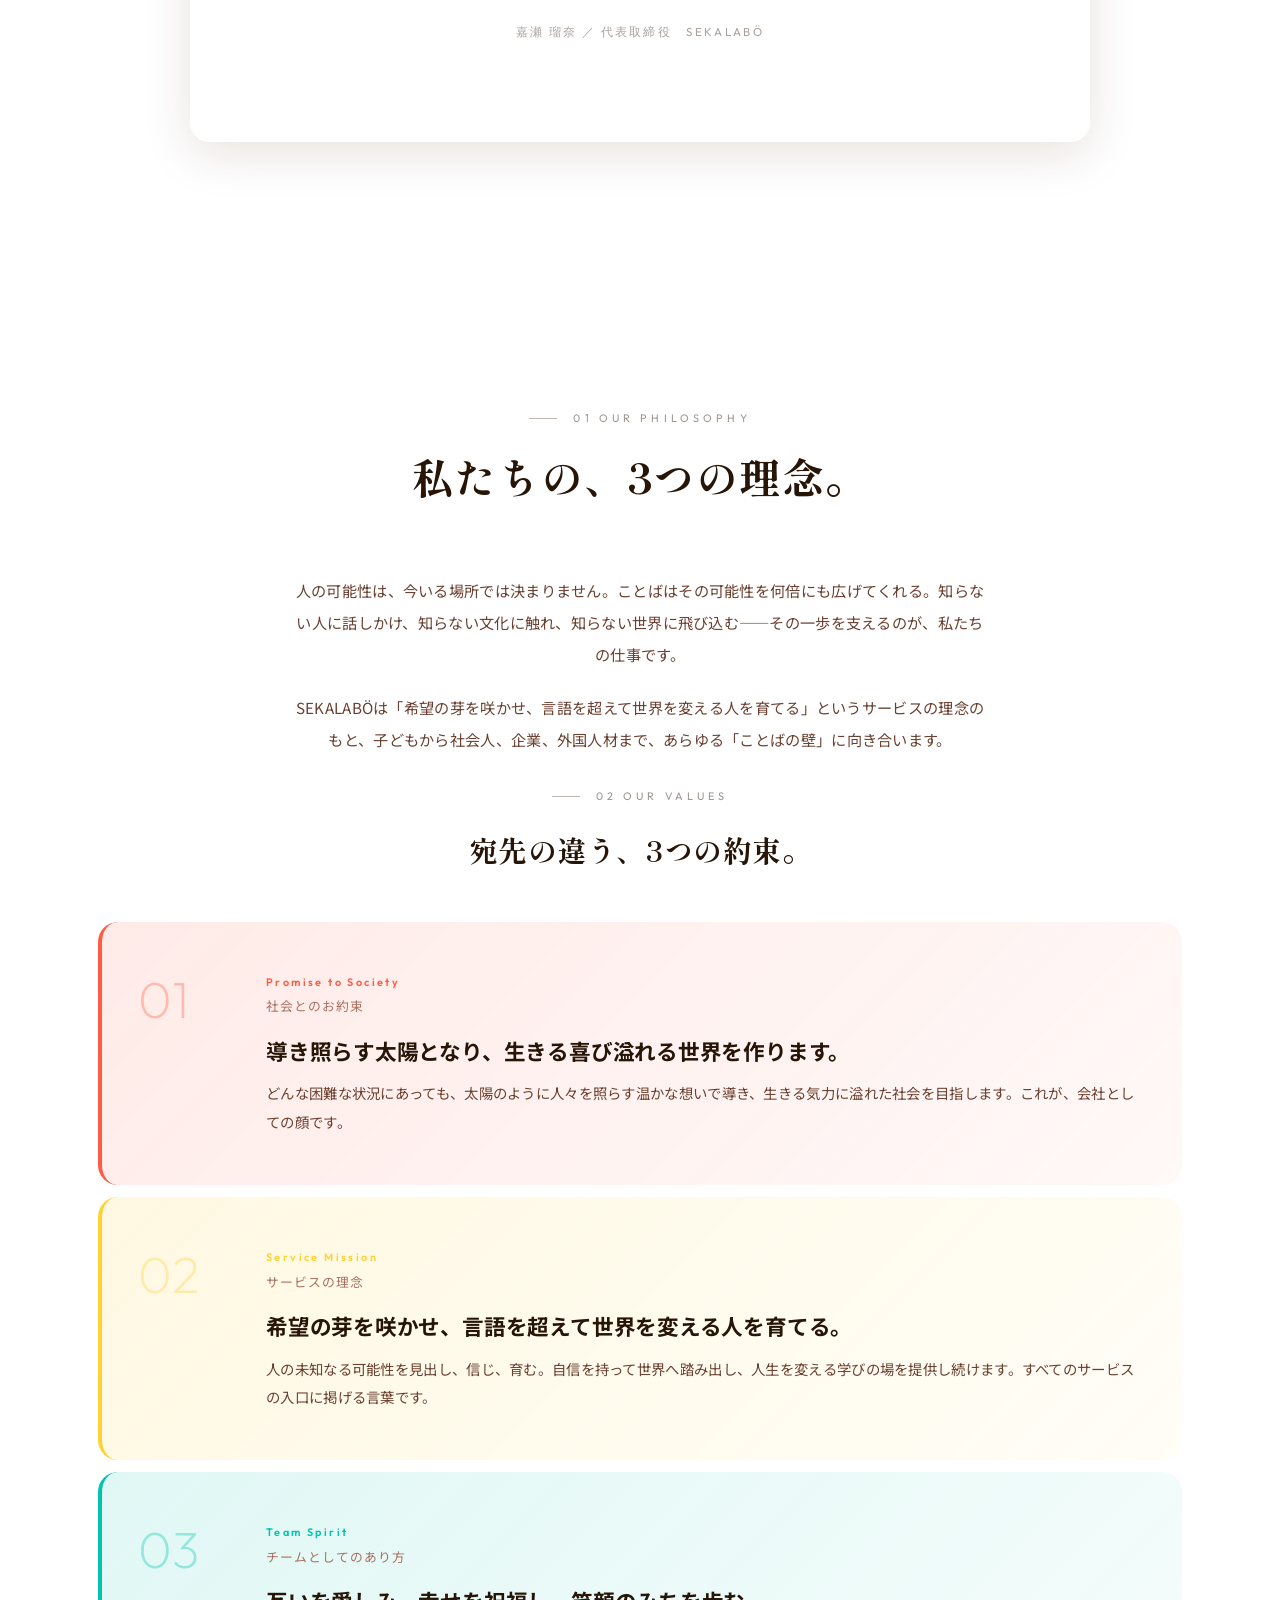
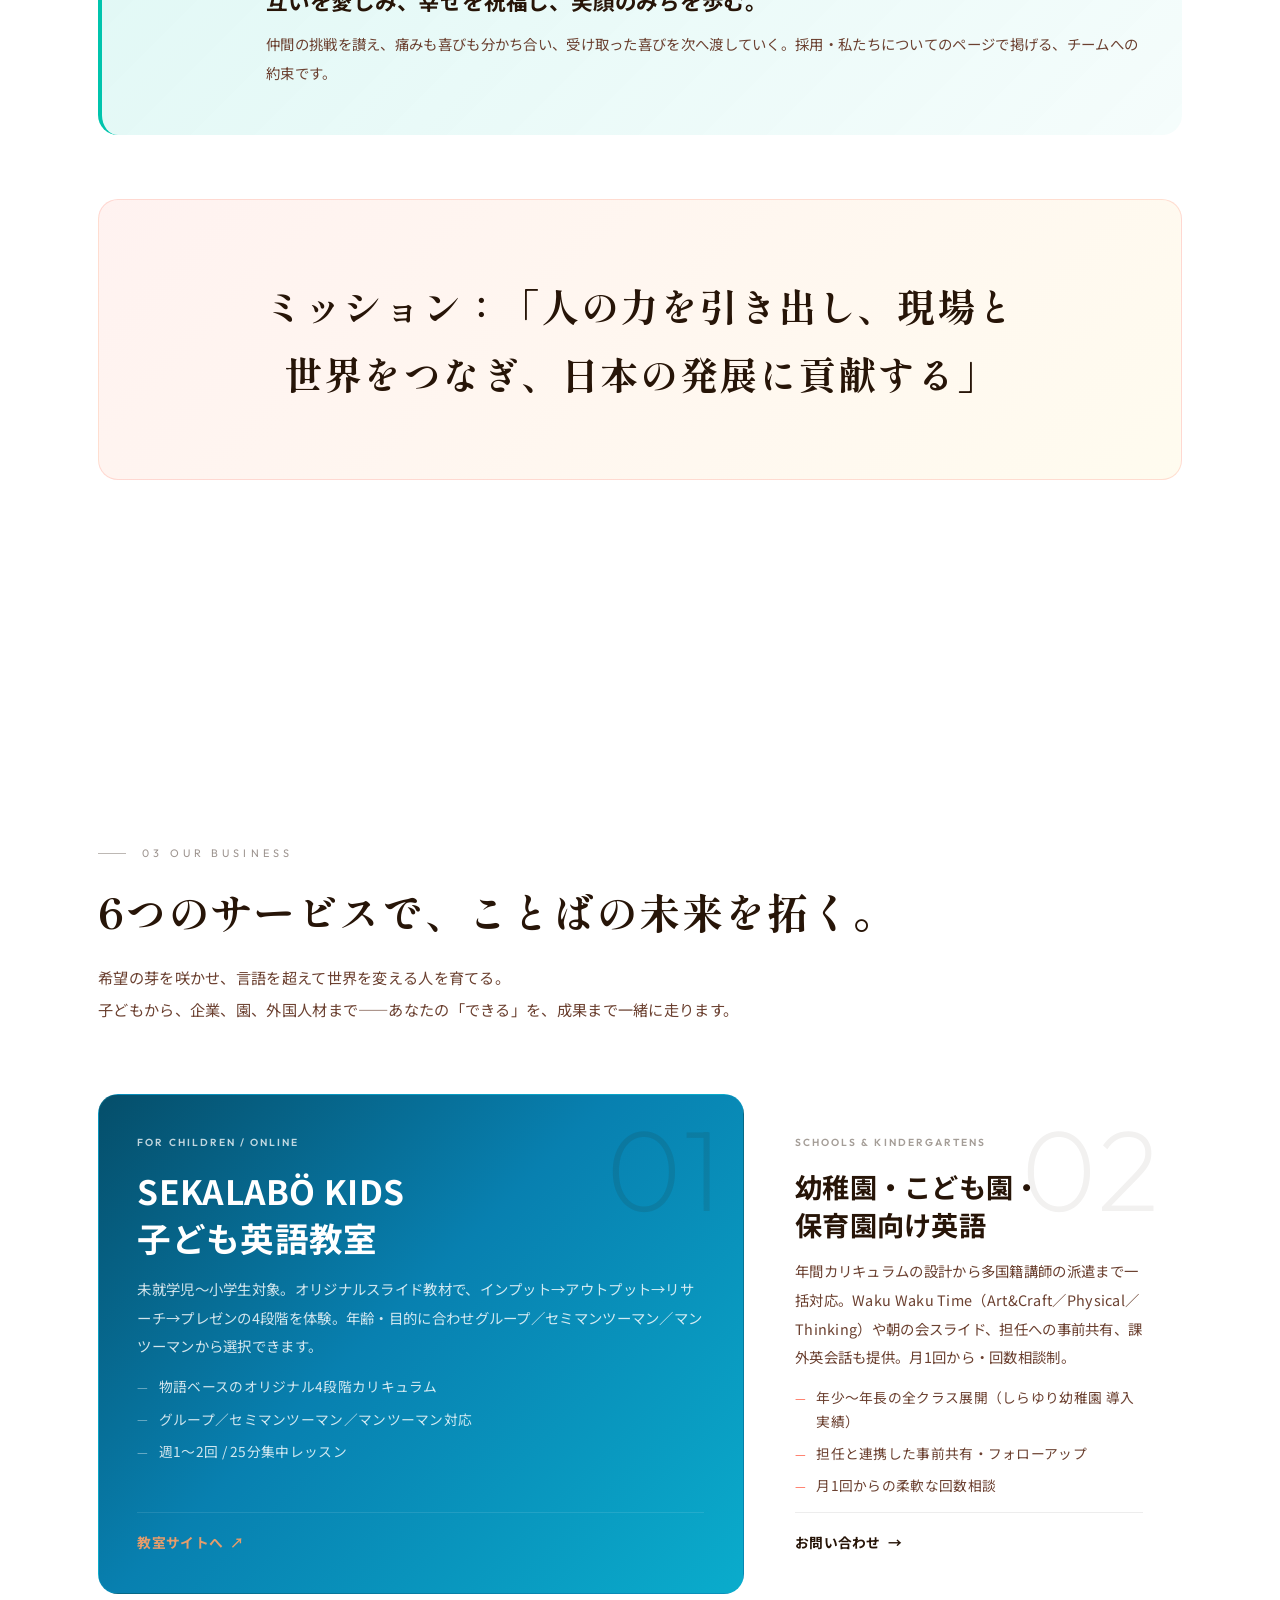
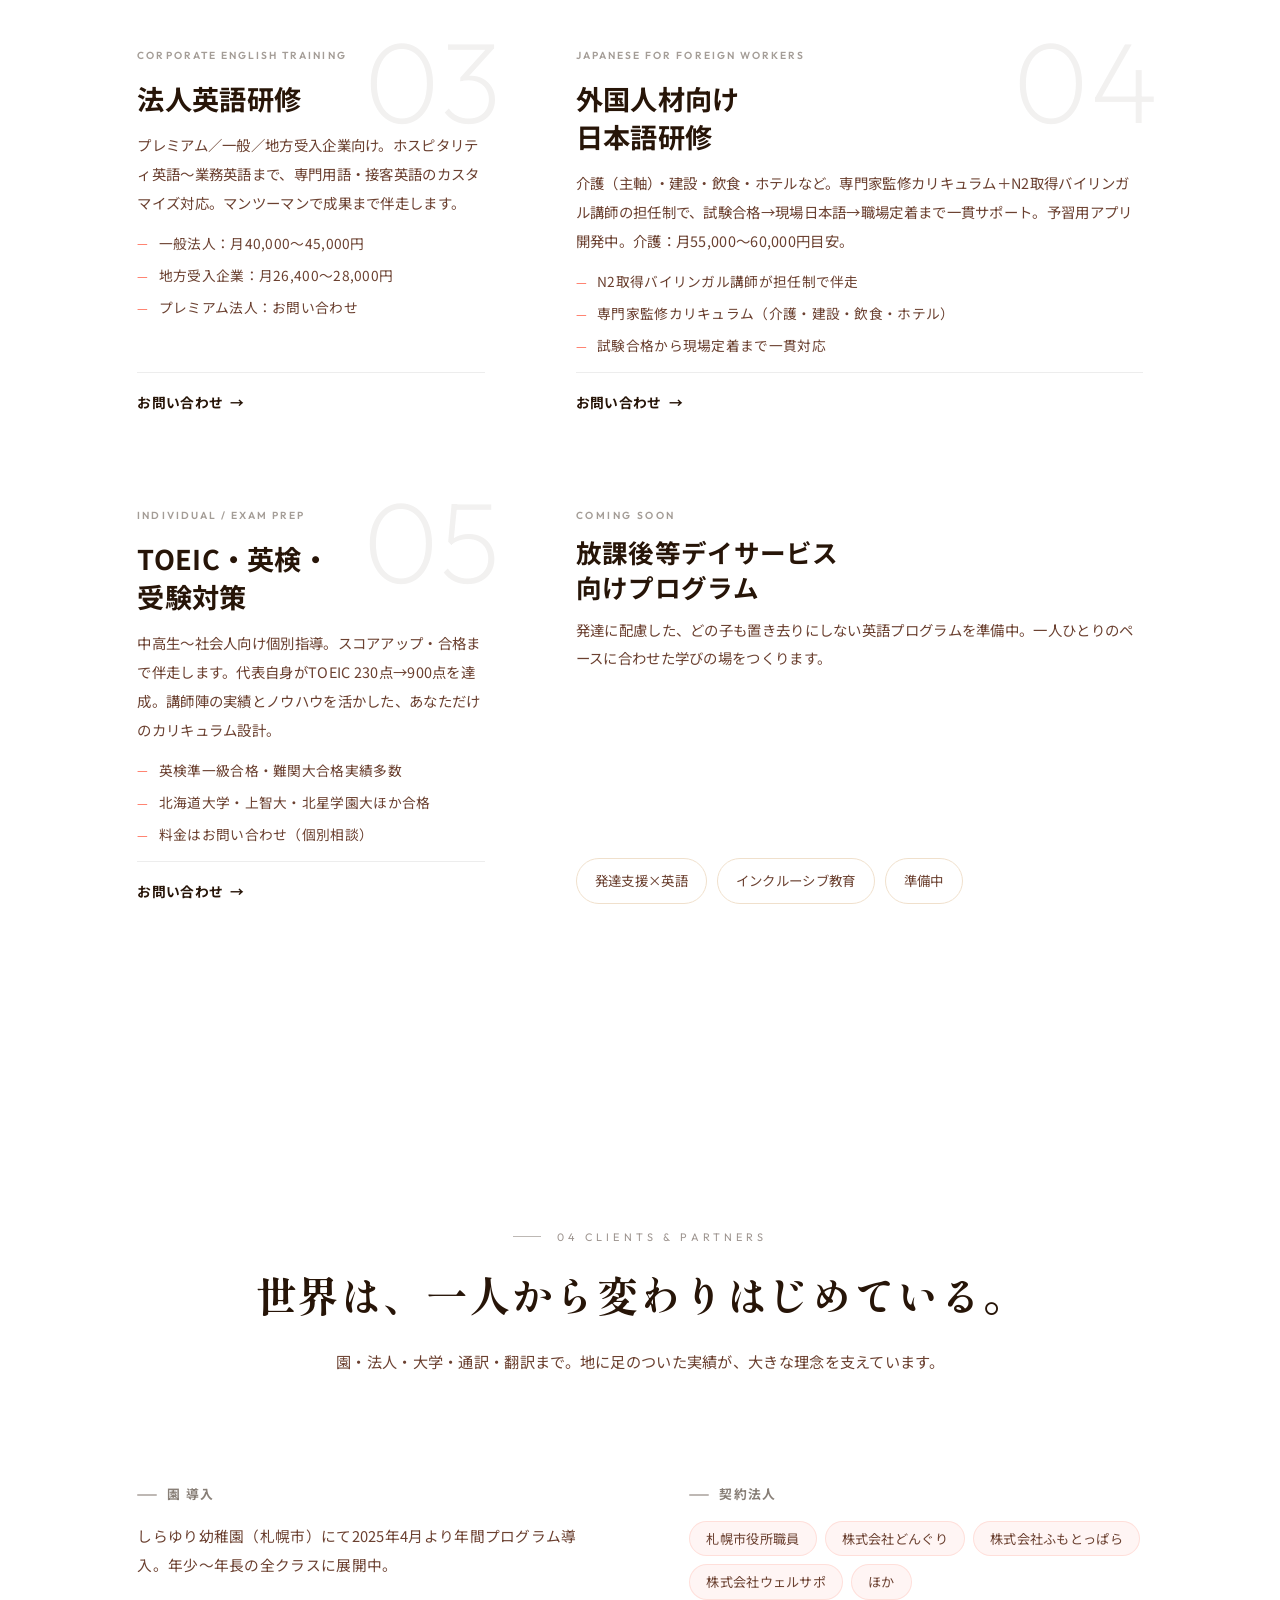
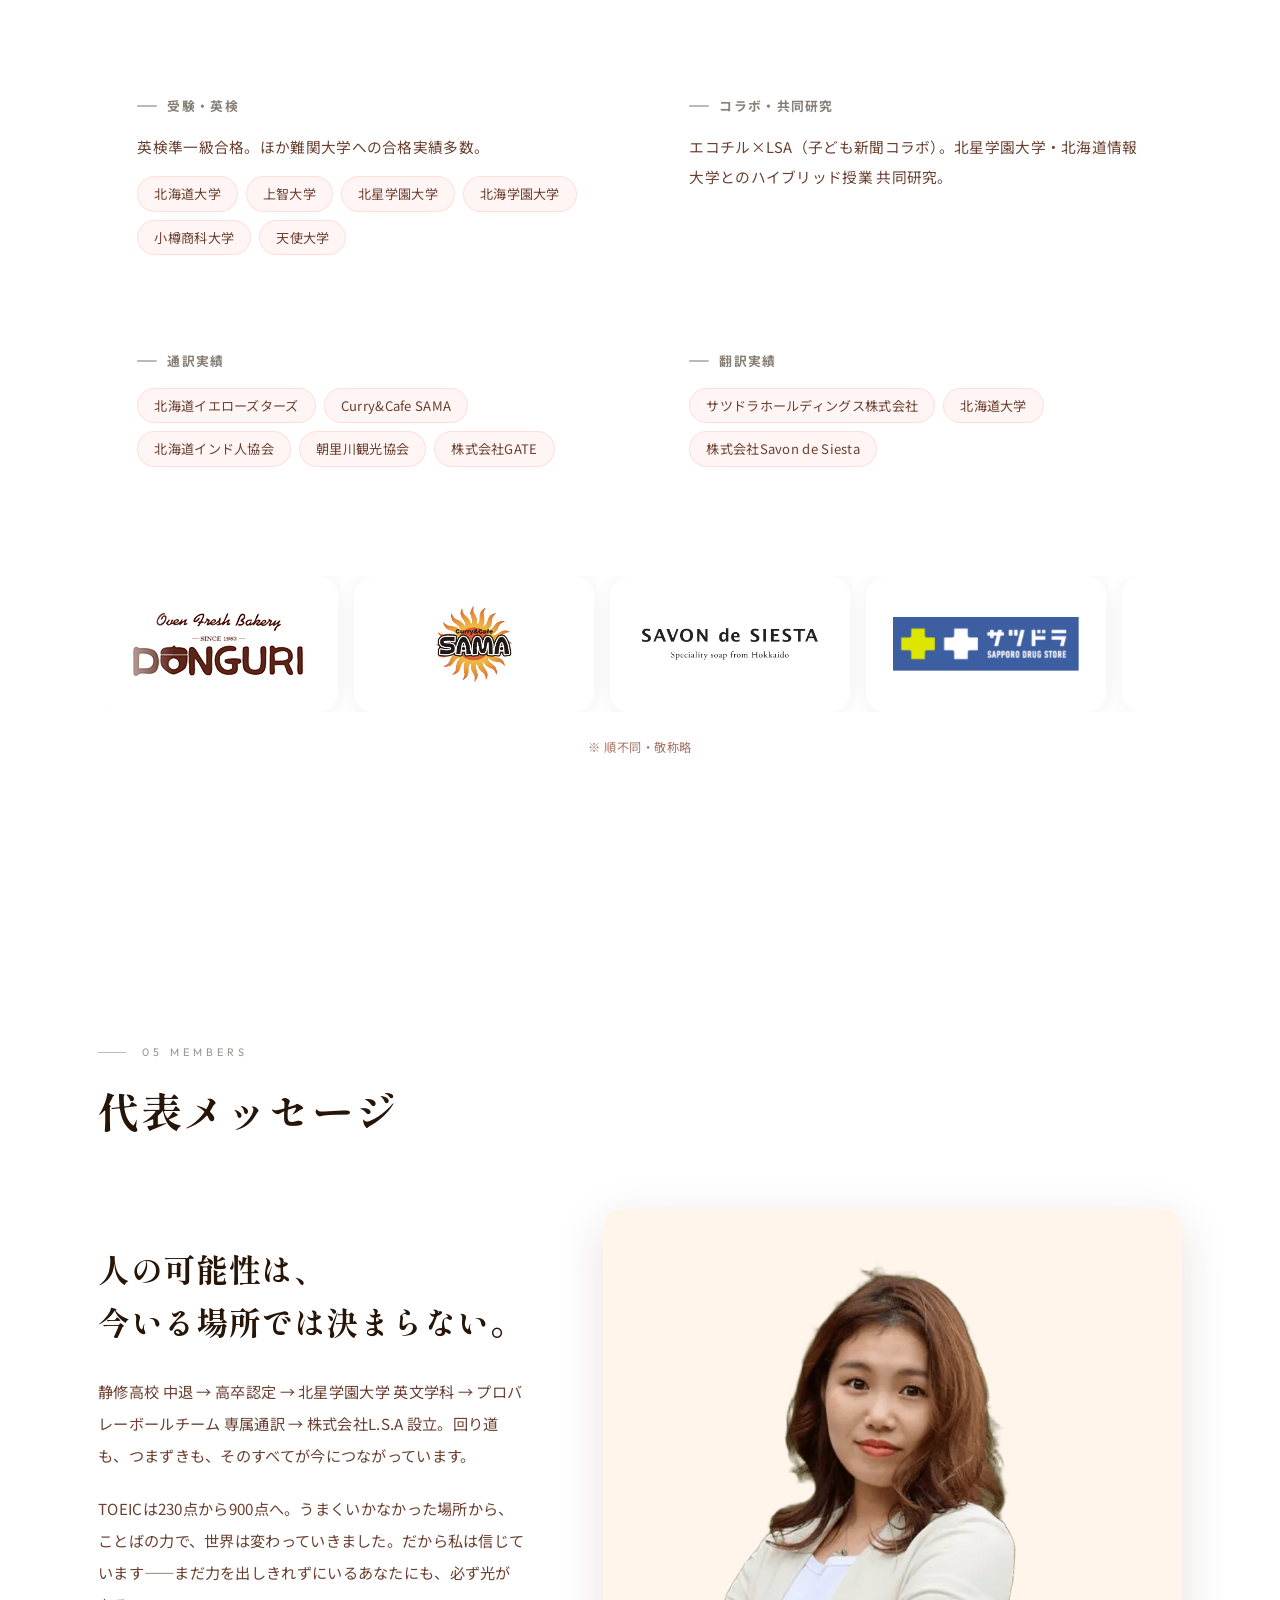
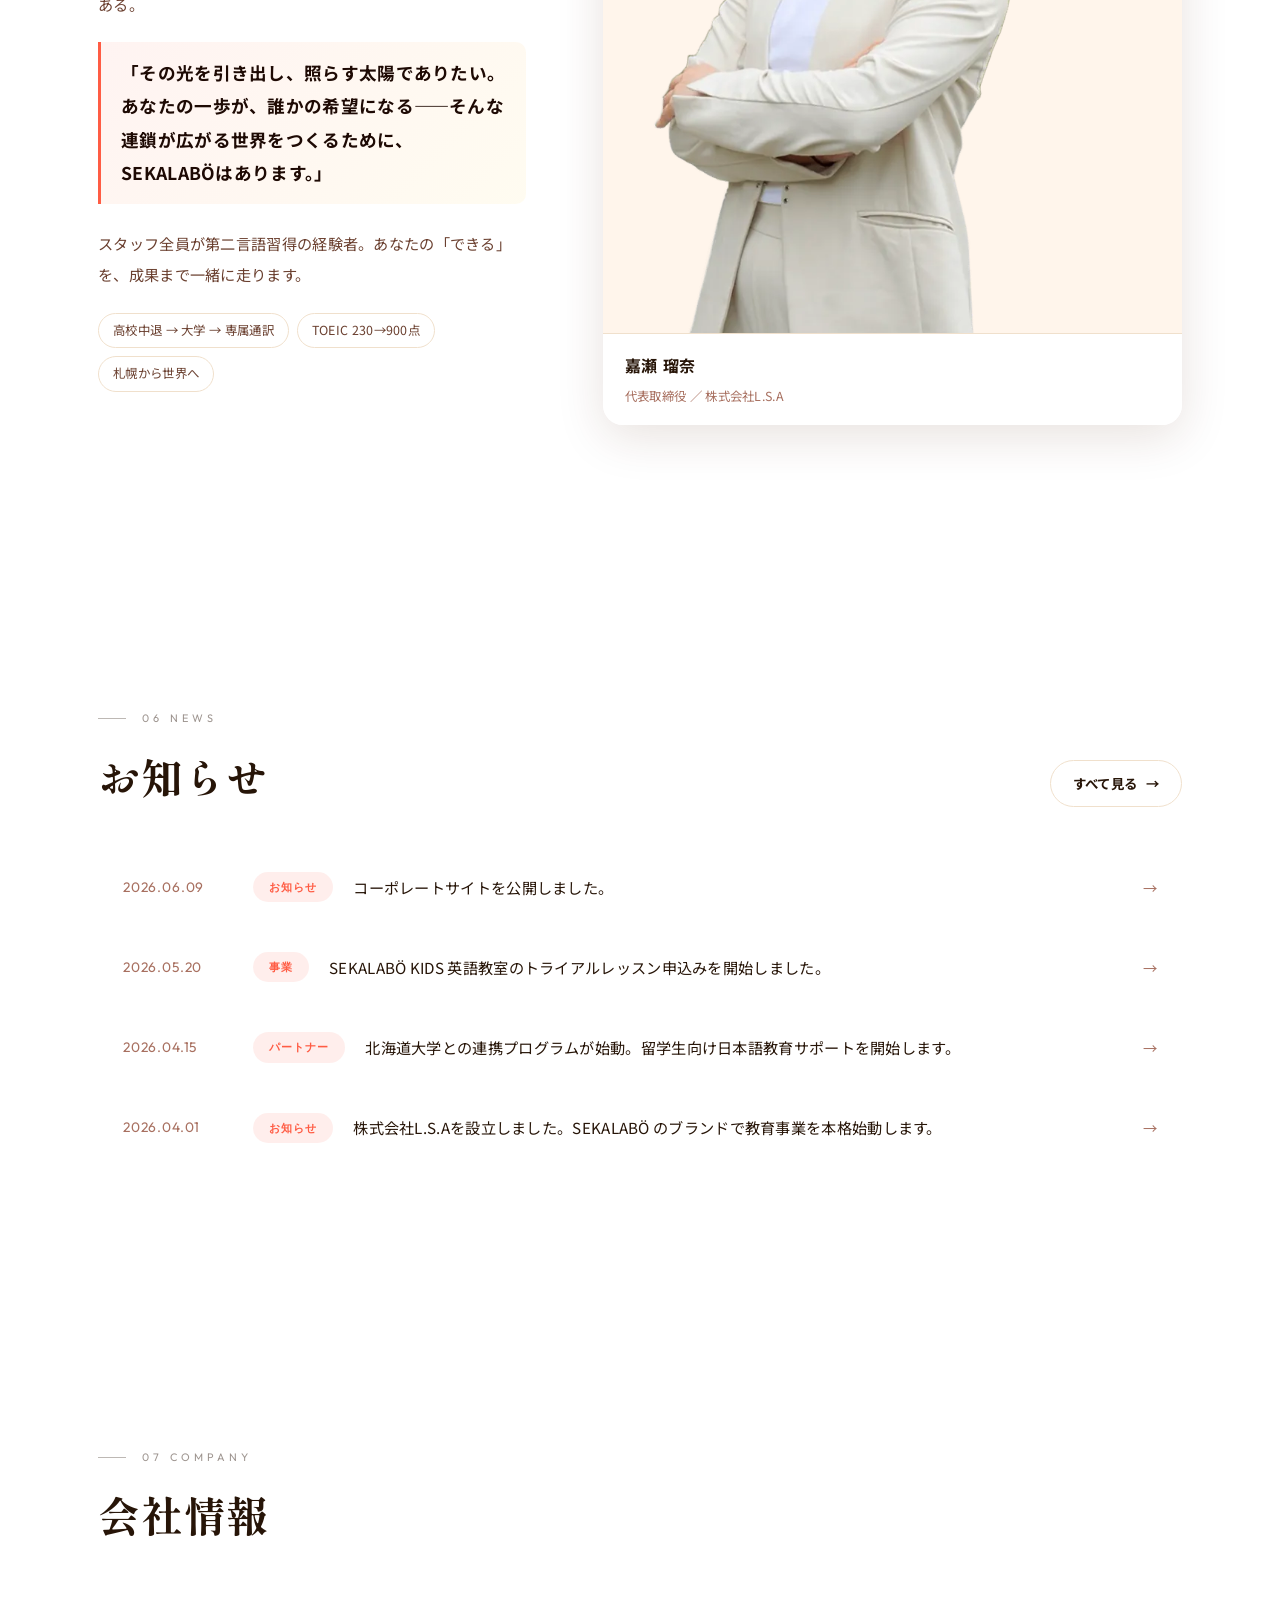
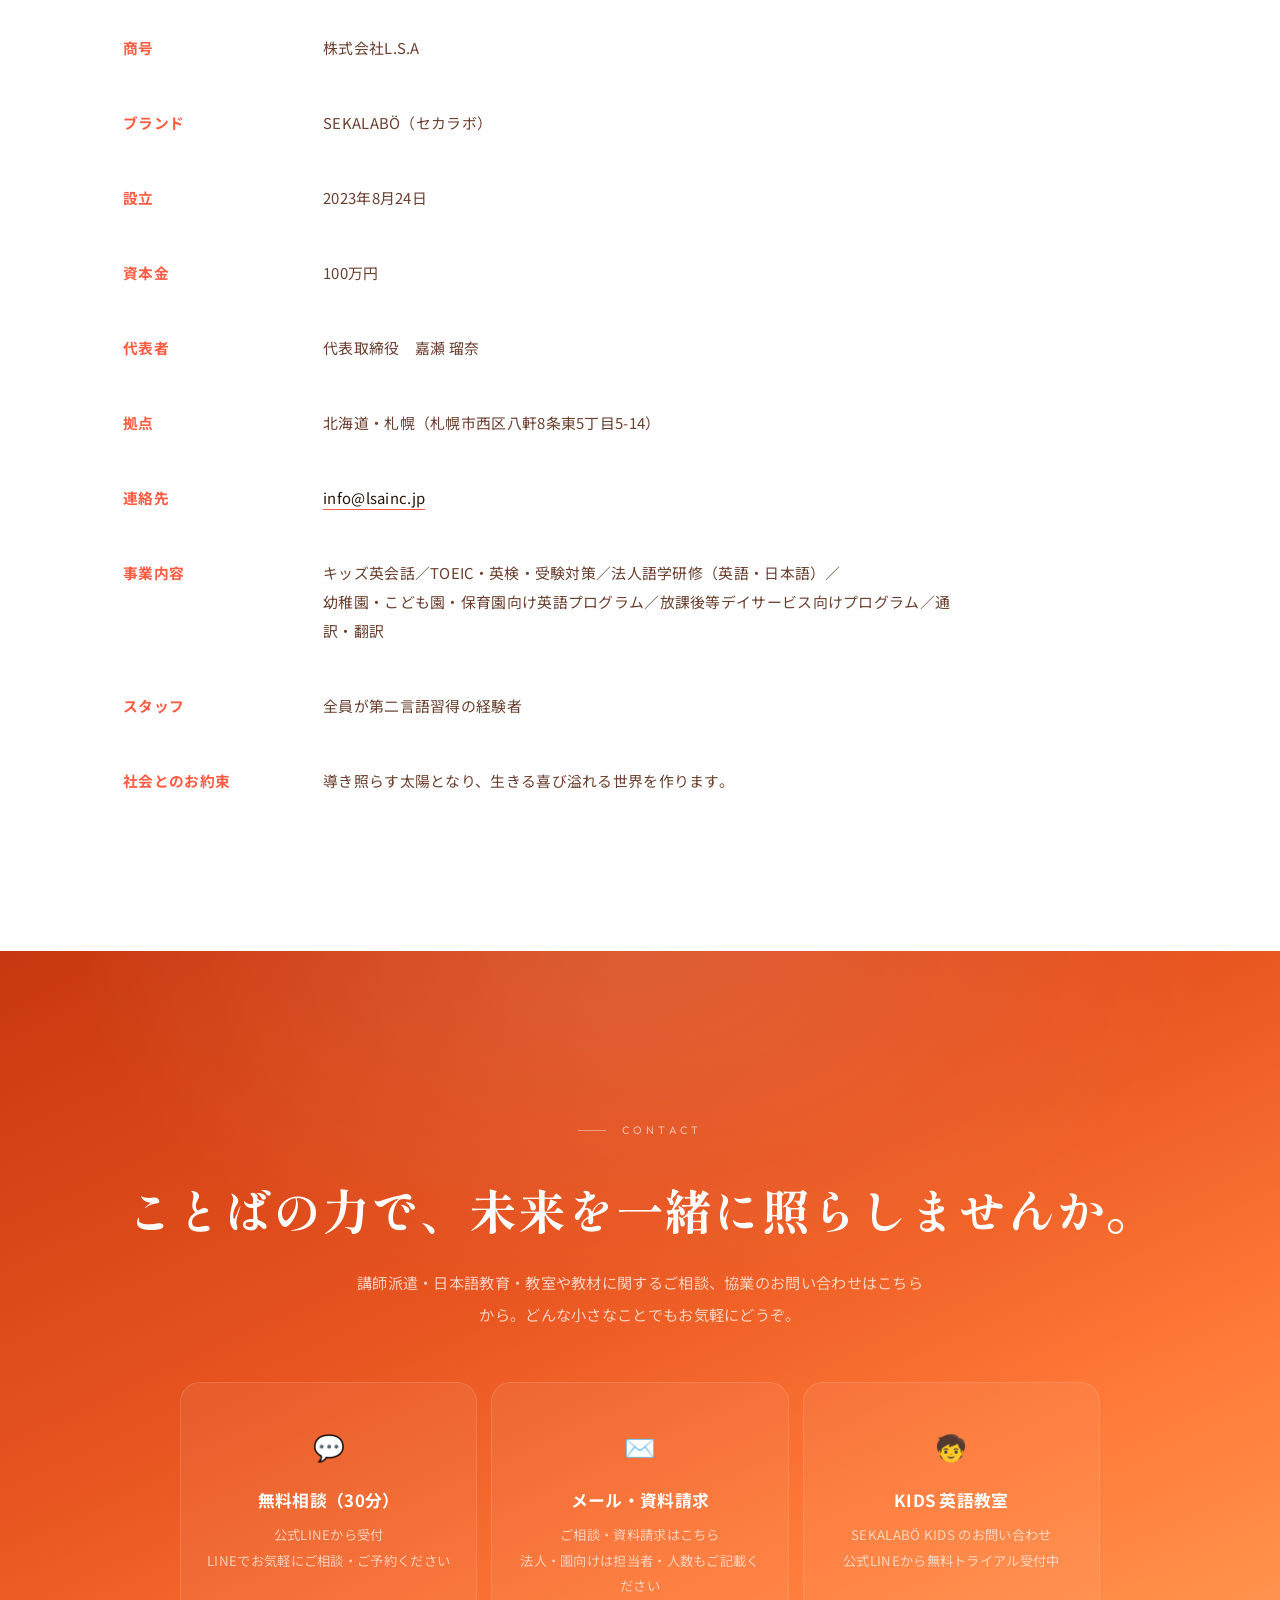
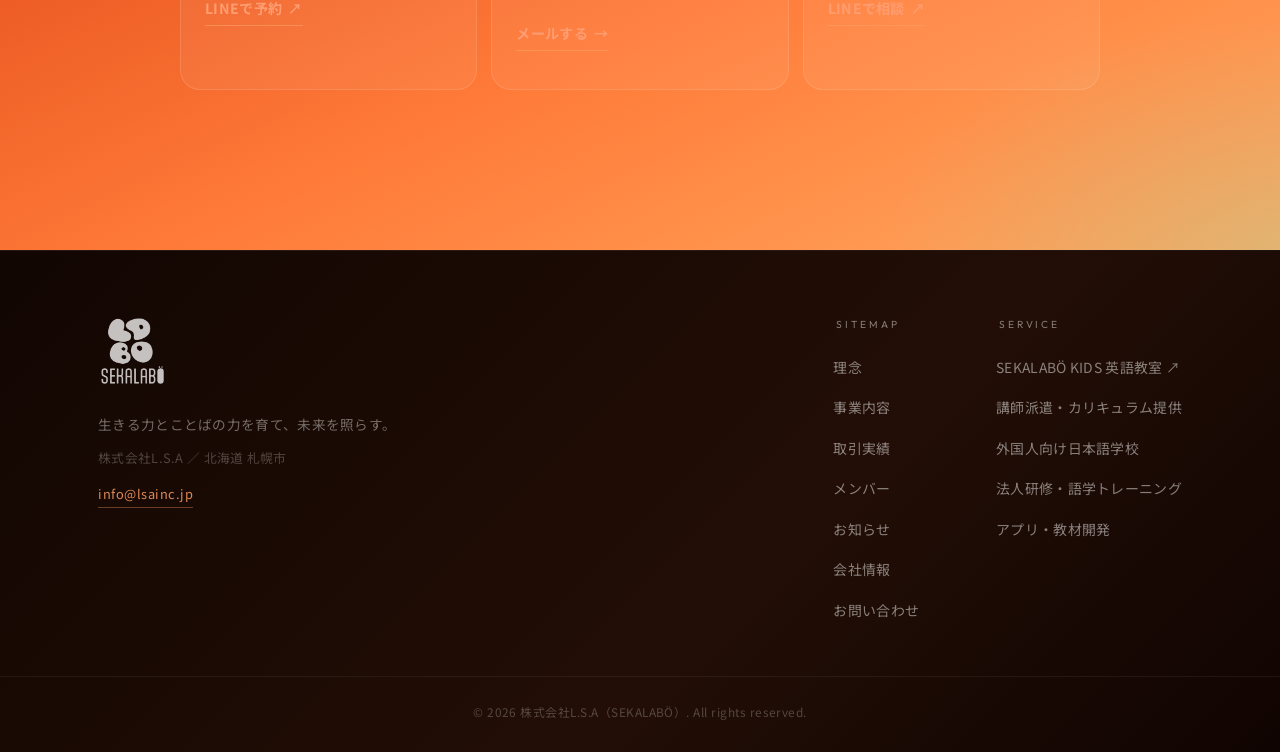
==== commit dc176cee: "fix: 30分予約・KIDS詳細のCTAを公式LINEに変更 CONTACTセクションの2カードのリンク先を変更: - 無料相談（30分）: Calendly → 公式LINE (lin.ee/on" ====
--- a/index.html
+++ b/index.html
@@ -513,11 +513,11 @@
         <p class="contact__lead">講師派遣・日本語教育・教室や教材に関するご相談、協業のお問い合わせはこちらから。どんな小さなことでもお気軽にどうぞ。</p>
       </div>
       <div class="contact-cards reveal">
-        <a href="https://calendly.com/sekalabo" target="_blank" rel="noopener" class="contact-card">
-          <span class="contact-card__icon">📅</span>
+        <a href="https://lin.ee/on5wj3I" target="_blank" rel="noopener" class="contact-card">
+          <span class="contact-card__icon">💬</span>
           <strong class="contact-card__title">無料相談（30分）</strong>
-          <span class="contact-card__desc">オンライン（Google Meet）<br>Calendlyから日時を選んで予約</span>
-          <span class="link-arrow">予約する<span class="arr">↗</span></span>
+          <span class="contact-card__desc">公式LINEから受付<br>LINEでお気軽にご相談・ご予約ください</span>
+          <span class="link-arrow">LINEで予約<span class="arr">↗</span></span>
         </a>
         <a href="mailto:info@lsainc.jp" class="contact-card">
           <span class="contact-card__icon">✉️</span>
@@ -525,11 +525,11 @@
           <span class="contact-card__desc">ご相談・資料請求はこちら<br>法人・園向けは担当者・人数もご記載ください</span>
           <span class="link-arrow">メールする<span class="arr">→</span></span>
         </a>
-        <a href="https://sekalabo-kids-lp.vercel.app" target="_blank" rel="noopener" class="contact-card">
+        <a href="https://lin.ee/on5wj3I" target="_blank" rel="noopener" class="contact-card">
           <span class="contact-card__icon">🧒</span>
           <strong class="contact-card__title">KIDS 英語教室</strong>
-          <span class="contact-card__desc">SEKALABÖ KIDS の詳細はこちら<br>無料トライアル随時受付中</span>
-          <span class="link-arrow">サイトへ<span class="arr">↗</span></span>
+          <span class="contact-card__desc">SEKALABÖ KIDS のお問い合わせ<br>公式LINEから無料トライアル受付中</span>
+          <span class="link-arrow">LINEで相談<span class="arr">↗</span></span>
         </a>
       </div>
     </div>
--- a/style.css
+++ b/style.css
@@ -37,7 +37,7 @@
 *, *::before, *::after { box-sizing: border-box; margin: 0; padding: 0; }
 
 /* natural Japanese line-breaking for headings (Chrome 119+; harmless elsewhere) */
-h1, h2, h3, h4, .vision__quote, .members__headline, .contact__title { word-break: auto-phrase; overflow-wrap: anywhere; }
+h1, h2, h3, h4, .vision__quote, .members__headline, .contact__title, .about__pull p { word-break: auto-phrase; overflow-wrap: anywhere; }
 html { scroll-behavior: smooth; -webkit-text-size-adjust: 100%; }
 
 body {
@@ -327,10 +327,10 @@
   border: 1px solid rgba(255,255,255,.9);
 }
 .vision__label {
-  font-family: var(--latin); font-size: .68rem; letter-spacing: .38em; color: var(--coral); text-indent: .38em;
+  font-family: var(--latin); font-size: .68rem; letter-spacing: .38em; color: rgba(39,21,8,.45); text-indent: .38em;
   margin-bottom: 32px; display: inline-flex; align-items: center; gap: 16px;
 }
-.vision__label::before, .vision__label::after { content: ""; width: 40px; height: 1px; background: var(--coral); opacity: .5; flex-shrink: 0; }
+.vision__label::before, .vision__label::after { content: ""; width: 40px; height: 1px; background: rgba(39,21,8,.3); flex-shrink: 0; }
 .vision__quote {
   font-family: var(--serif); font-weight: 700;
   font-size: clamp(1.5rem, 3.3vw, 2.6rem); line-height: 1.65; letter-spacing: .03em;
@@ -340,7 +340,7 @@
   font-size: clamp(.9rem, 1.6vw, 1.05rem); line-height: 2.2; color: var(--ink-soft);
   max-width: 500px; margin: 0 auto 28px;
 }
-.vision__cite { font-family: var(--latin); font-size: .72rem; letter-spacing: .2em; color: var(--teal); font-style: normal; }
+.vision__cite { font-family: var(--latin); font-size: .72rem; letter-spacing: .2em; color: rgba(39,21,8,.4); font-style: normal; }
 
 /* =========================================================
    SECTION HEADINGS
@@ -351,18 +351,18 @@
 
 .section-label {
   font-family: var(--latin); font-size: .68rem; font-weight: 400;
-  letter-spacing: .38em; color: var(--coral); text-indent: .38em; margin-bottom: 16px;
+  letter-spacing: .38em; color: rgba(39,21,8,.45); text-indent: .38em; margin-bottom: 16px;
   display: inline-flex; align-items: center; gap: 12px;
 }
-.section-label::before { content: ""; width: 28px; height: 1px; background: var(--coral); flex-shrink: 0; }
-.section-label--light { color: rgba(255,200,160,.75); }
-.section-label--light::before { background: rgba(255,200,160,.5); }
+.section-label::before { content: ""; width: 28px; height: 1px; background: rgba(39,21,8,.3); flex-shrink: 0; }
+.section-label--light { color: rgba(255,255,255,.6); }
+.section-label--light::before { background: rgba(255,255,255,.4); }
 
 .section-title {
-  font-family: var(--sans); font-weight: 700;
-  font-size: clamp(1.8rem, 4vw, 2.8rem); line-height: 1.4; letter-spacing: -.01em; color: var(--ink);
-}
-.section-intro { margin-top: 20px; color: var(--ink-soft); font-size: .96rem; line-height: 2.1; }
+  font-family: var(--serif); font-weight: 700;
+  font-size: clamp(1.7rem, 3.6vw, 2.6rem); line-height: 1.5; letter-spacing: .02em; color: var(--ink);
+}
+.section-intro { margin-top: 20px; color: var(--ink-soft); font-size: .95rem; line-height: 2.1; }
 
 /* =========================================================
    SECTION CARD WRAPPER — glass panel for each section
@@ -378,7 +378,7 @@
    ABOUT / PHILOSOPHY
    ========================================================= */
 .about__text { max-width: 700px; margin: 0 auto; text-align: center; }
-.about__text p { color: var(--ink-soft); font-size: .98rem; line-height: 2.15; margin-bottom: 1.4em; }
+.about__text p { color: var(--ink-soft); font-size: .95rem; line-height: 2.1; margin-bottom: 1.4em; }
 
 .about__pull {
   border-radius: var(--radius-lg);
@@ -397,8 +397,8 @@
 .creed-head { text-align: center; margin-bottom: clamp(28px, 4vw, 44px); }
 .creed-head .section-label { justify-content: center; }
 .creed-headline {
-  font-family: var(--sans); font-weight: 700;
-  font-size: clamp(1.3rem, 2.6vw, 1.9rem); letter-spacing: -.01em; color: var(--ink);
+  font-family: var(--serif); font-weight: 700;
+  font-size: clamp(1.25rem, 2.4vw, 1.8rem); letter-spacing: .02em; color: var(--ink);
 }
 .creed-grid {
   display: flex; flex-direction: column; gap: 12px;
@@ -486,10 +486,7 @@
 .bento:hover .bento__num { opacity: .1; }
 .bento--kids .bento__num { opacity: .1; }
 
-.bento__tag { font-family: var(--latin); font-size: .64rem; font-weight: 600; letter-spacing: .2em; color: var(--coral); }
-.bento--teacher .bento__tag  { color: var(--yellow); }
-.bento--japanese .bento__tag { color: var(--teal); }
-.bento--toeic .bento__tag    { color: var(--peach); }
+.bento__tag { font-family: var(--latin); font-size: .64rem; font-weight: 600; letter-spacing: .2em; color: rgba(39,21,8,.42); }
 .bento--kids .bento__tag { color: rgba(255,255,255,.75); }
 
 .bento__title { font-family: var(--sans); font-weight: 700; font-size: clamp(1.2rem, 2.5vw, 1.7rem); line-height: 1.4; color: var(--ink); }
@@ -517,7 +514,7 @@
 .bento__link--light:hover { color: rgba(255,255,255,.95); }
 
 .bento__app-body { flex: 1; min-width: 0; }
-.bento__app-label { font-family: var(--latin); font-size: .64rem; font-weight: 600; letter-spacing: .24em; color: var(--coral); display: block; margin-bottom: 10px; }
+.bento__app-label { font-family: var(--latin); font-size: .64rem; font-weight: 600; letter-spacing: .24em; color: rgba(39,21,8,.42); display: block; margin-bottom: 10px; }
 .bento__app-title { font-family: var(--sans); font-weight: 700; font-size: clamp(1.2rem, 2.5vw, 1.6rem); line-height: 1.35; color: var(--ink); margin-bottom: 12px; }
 .bento__app-desc { font-size: .9rem; color: var(--ink-soft); line-height: 1.9; }
 
@@ -561,10 +558,10 @@
 .achievement-item:hover { transform: translateY(-4px); box-shadow: var(--shadow-md); }
 .achievement-label {
   font-size: .8rem; font-weight: 700; letter-spacing: .1em;
-  color: var(--coral);
+  color: rgba(39,21,8,.55);
   display: inline-flex; align-items: center; gap: 10px;
 }
-.achievement-label::before { content: ""; width: 20px; height: 2px; background: var(--coral); opacity: .6; border-radius: 2px; }
+.achievement-label::before { content: ""; width: 20px; height: 2px; background: rgba(39,21,8,.3); border-radius: 2px; }
 .achievement-body { font-size: .92rem; line-height: 2; color: var(--ink-soft); }
 .achievement-tags { display: flex; flex-wrap: wrap; gap: 8px; }
 .achievement-tags li {
@@ -587,8 +584,8 @@
 .ceo-name strong { font-family: var(--sans); font-size: 1rem; font-weight: 700; letter-spacing: .04em; display: block; }
 .ceo-name span { font-size: .78rem; color: var(--ink-mute); }
 
-.members__headline { font-family: var(--sans); font-weight: 700; font-size: clamp(1.4rem, 3vw, 2.1rem); line-height: 1.55; letter-spacing: -.01em; margin-bottom: 28px; }
-.members__text p { color: var(--ink-soft); font-size: .96rem; line-height: 2.15; margin-bottom: 1.4em; }
+.members__headline { font-family: var(--serif); font-weight: 700; font-size: clamp(1.4rem, 3vw, 2rem); line-height: 1.65; letter-spacing: .02em; margin-bottom: 28px; }
+.members__text p { color: var(--ink-soft); font-size: .95rem; line-height: 2.1; margin-bottom: 1.4em; }
 .members__quote {
   font-family: var(--sans); font-weight: 700; font-size: clamp(.95rem, 1.8vw, 1.1rem);
   line-height: 1.9; color: var(--dark);
@@ -654,8 +651,8 @@
     radial-gradient(60% 50% at 100% 100%, rgba(109,219,184,.2),  transparent 52%);
 }
 .contact__inner { position: relative; z-index: 1; }
-.contact__title { font-family: var(--sans); font-weight: 700; font-size: clamp(1.8rem, 4.5vw, 3.2rem); line-height: 1.4; letter-spacing: -.01em; color: var(--white); margin: 16px 0 22px; }
-.contact__lead { color: rgba(255,255,255,.55); font-size: .98rem; line-height: 2.1; max-width: 580px; margin: 0 auto 52px; }
+.contact__title { font-family: var(--serif); font-weight: 700; font-size: clamp(1.7rem, 4vw, 3rem); line-height: 1.5; letter-spacing: .02em; color: var(--white); margin: 16px 0 22px; }
+.contact__lead { color: rgba(255,255,255,.72); font-size: .95rem; line-height: 2.1; max-width: 580px; margin: 0 auto 52px; }
 .contact-cards { display: grid; grid-template-columns: repeat(3, 1fr); gap: 14px; max-width: 920px; margin-inline: auto; }
 .contact-card {
   background: rgba(255,255,255,.06); border: 1px solid rgba(255,255,255,.12);
@@ -666,7 +663,7 @@
 .contact-card:hover { background: rgba(255,255,255,.12); border-color: var(--peach); transform: translateY(-6px); }
 .contact-card__icon { font-size: 1.6rem; }
 .contact-card__title { font-family: var(--sans); font-size: 1.05rem; font-weight: 700; margin-top: 8px; color: var(--white); }
-.contact-card__desc { font-size: .83rem; color: rgba(255,255,255,.48); line-height: 1.9; }
+.contact-card__desc { font-size: .83rem; color: rgba(255,255,255,.65); line-height: 1.9; }
 .contact-card .link-arrow { color: var(--peach); border-color: rgba(255,160,100,.6); margin-top: 16px; }
 .contact-card .link-arrow:hover { color: var(--white); border-color: var(--white); }
 
@@ -681,7 +678,7 @@
 .footer__email { margin-top: 12px; display: inline-block; color: rgba(255,160,100,.85); font-size: .8rem; letter-spacing: .04em; border-bottom: 1px solid rgba(255,160,100,.35); padding-bottom: 1px; transition: border-color .3s; }
 .footer__email:hover { border-color: var(--peach); }
 .footer__nav { display: flex; gap: clamp(36px, 6vw, 80px); }
-.footer__col-title { font-family: var(--latin); font-size: .64rem; letter-spacing: .28em; color: var(--peach); opacity: .8; margin-bottom: 18px; text-indent: .28em; }
+.footer__col-title { font-family: var(--latin); font-size: .64rem; letter-spacing: .28em; color: rgba(255,255,255,.45); margin-bottom: 18px; text-indent: .28em; }
 .footer__col ul { display: flex; flex-direction: column; gap: 12px; }
 .footer__col a { font-size: .87rem; color: rgba(255,255,255,.48); transition: color .3s; }
 .footer__col a:hover { color: var(--white); }
@@ -715,30 +712,70 @@
 }
 @media (max-width: 768px) {
   body { font-size: 14.5px; }
+  .brand__img { height: 44px; }
+  .header__inner { padding: 12px 20px; }
   .hero__deco { display: none; }
-  .hero { padding-top: 120px; }
-  .hero__title { font-size: clamp(2rem, 8vw, 3rem); line-height: 1.35; }
-  .hero__lead { margin: 22px 0 32px; }
-  .hero__actions { gap: 20px; }
+  .hero { padding-top: 110px; min-height: 92svh; }
+  .hero__title { font-size: clamp(2.2rem, 10vw, 3.2rem); line-height: 1.3; }
+  .hero__lead { margin: 22px 0 32px; font-size: .95rem; }
+  .hero__actions { gap: 16px; }
+  .hero .btn--lg { padding: 14px 28px; font-size: .9rem; }
+  .hero__spark--2, .hero__spark--5, .hero__spark--7 { display: none; }
+  .hero__spark--1 { font-size: 1.3rem; }
+  .hero__spark--6 { font-size: 1.4rem; }
   .nav, .header__cta { display: none; }
   .hamburger { display: flex; }
   .nav.is-open { display: block; position: fixed; inset: 60px 0 auto 0; margin: 0; background: rgba(255,248,240,.97); backdrop-filter: blur(12px); box-shadow: var(--shadow-md); padding: 12px 0; }
   .nav.is-open .nav__list { flex-direction: column; gap: 0; }
   .nav.is-open .nav__link { display: block; padding: 16px 28px; border-bottom: 1px solid var(--line); }
-  .creed { grid-template-columns: 52px 1fr; gap: 0 16px; padding: 24px 16px; }
-  .creed__num { font-size: 1.8rem; }
+  .marquee { padding: 11px 0; }
+  .marquee__track span { font-size: .78rem; }
+  .vision__inner { padding: clamp(40px, 10vw, 52px) clamp(22px, 5vw, 28px); }
+  .vision__quote { font-size: clamp(1.3rem, 5.6vw, 1.5rem); line-height: 1.8; }
+  .vision__body { font-size: .88rem; line-height: 2.1; text-align: left; }
+  .about__text { text-align: left; }
+  .creed { grid-template-columns: 44px 1fr; gap: 0 14px; padding: 24px 18px; }
+  .creed__num { font-size: 1.7rem; }
+  .creed__title { font-size: 1rem; line-height: 1.8; }
   .bento-grid { grid-template-columns: 1fr; }
   .bento--kids, .bento--teacher, .bento--corp, .bento--japanese, .bento--toeic, .bento--app { grid-column: 1; }
-  .bento--app { flex-direction: column; gap: 24px; }
-  .achievements { grid-template-columns: 1fr; }
+  .bento { padding: 26px 22px; }
+  .bento--kids .bento__title { font-size: 1.4rem; }
+  .bento__num { font-size: 4.5rem; top: 12px; right: 16px; }
+  .achievements { grid-template-columns: 1fr; gap: 12px; }
+  .achievement-item { padding: 24px 22px; gap: 12px; }
+  .achievement-tags li { font-size: .78rem; padding: 6px 13px; }
+  .members__headline { font-size: clamp(1.3rem, 5.6vw, 1.6rem); }
+  .members__quote { padding: 14px 16px; font-size: .92rem; }
   .contact-cards { grid-template-columns: 1fr; max-width: 380px; margin-inline: auto; }
-  .news-item { grid-template-columns: auto 1fr; gap: 8px 12px; }
-  .news-item__title { grid-column: 1 / -1; }
+  .contact__lead { margin-bottom: 36px; }
+  .news-item { grid-template-columns: auto 1fr; gap: 8px 12px; padding: 16px 18px; }
+  .news-item__title { grid-column: 1 / -1; font-size: .9rem; line-height: 1.8; }
   .news-item .arr { display: none; }
   .news__head { flex-direction: column; align-items: flex-start; gap: 16px; }
-  .profile__row { grid-template-columns: 1fr; gap: 4px; padding: 14px 18px; }
+  .profile__row { grid-template-columns: 1fr; gap: 4px; padding: 16px 20px; }
+  .profile__row dt { font-size: .8rem; }
   .sp-br { display: inline; }
   .pc-br { display: none; }
   .footer__inner { flex-direction: column; gap: 36px; }
-  .footer__nav { gap: 40px; }
-}
+  .footer__nav { gap: 40px; flex-wrap: wrap; }
+  .brand--footer .brand__img { height: 56px; }
+}
+
+@media (max-width: 480px) {
+  .container { padding-inline: 20px; }
+  .section { padding: 64px 0; }
+  .hero__inner { padding-inline: 22px; }
+  .hero__title { font-size: clamp(2rem, 11.5vw, 2.5rem); }
+  .eyebrow { font-size: .58rem; letter-spacing: .32em; }
+  .hero__actions { flex-direction: column; align-items: flex-start; }
+  .section-title { font-size: clamp(1.45rem, 6.4vw, 1.7rem); }
+  .section-intro { font-size: .88rem; }
+  .about__pull { padding: 32px 22px; }
+  .about__pull p { font-size: 1.15rem; line-height: 1.9; }
+  .creed__desc { font-size: .85rem; }
+  .logo-cell { width: 160px; height: 96px; padding: 14px 18px; }
+  .logo-cell img { max-height: 52px; }
+  .contact { padding: 72px 0; }
+  .contact-card { padding: 26px 20px; }
+}
